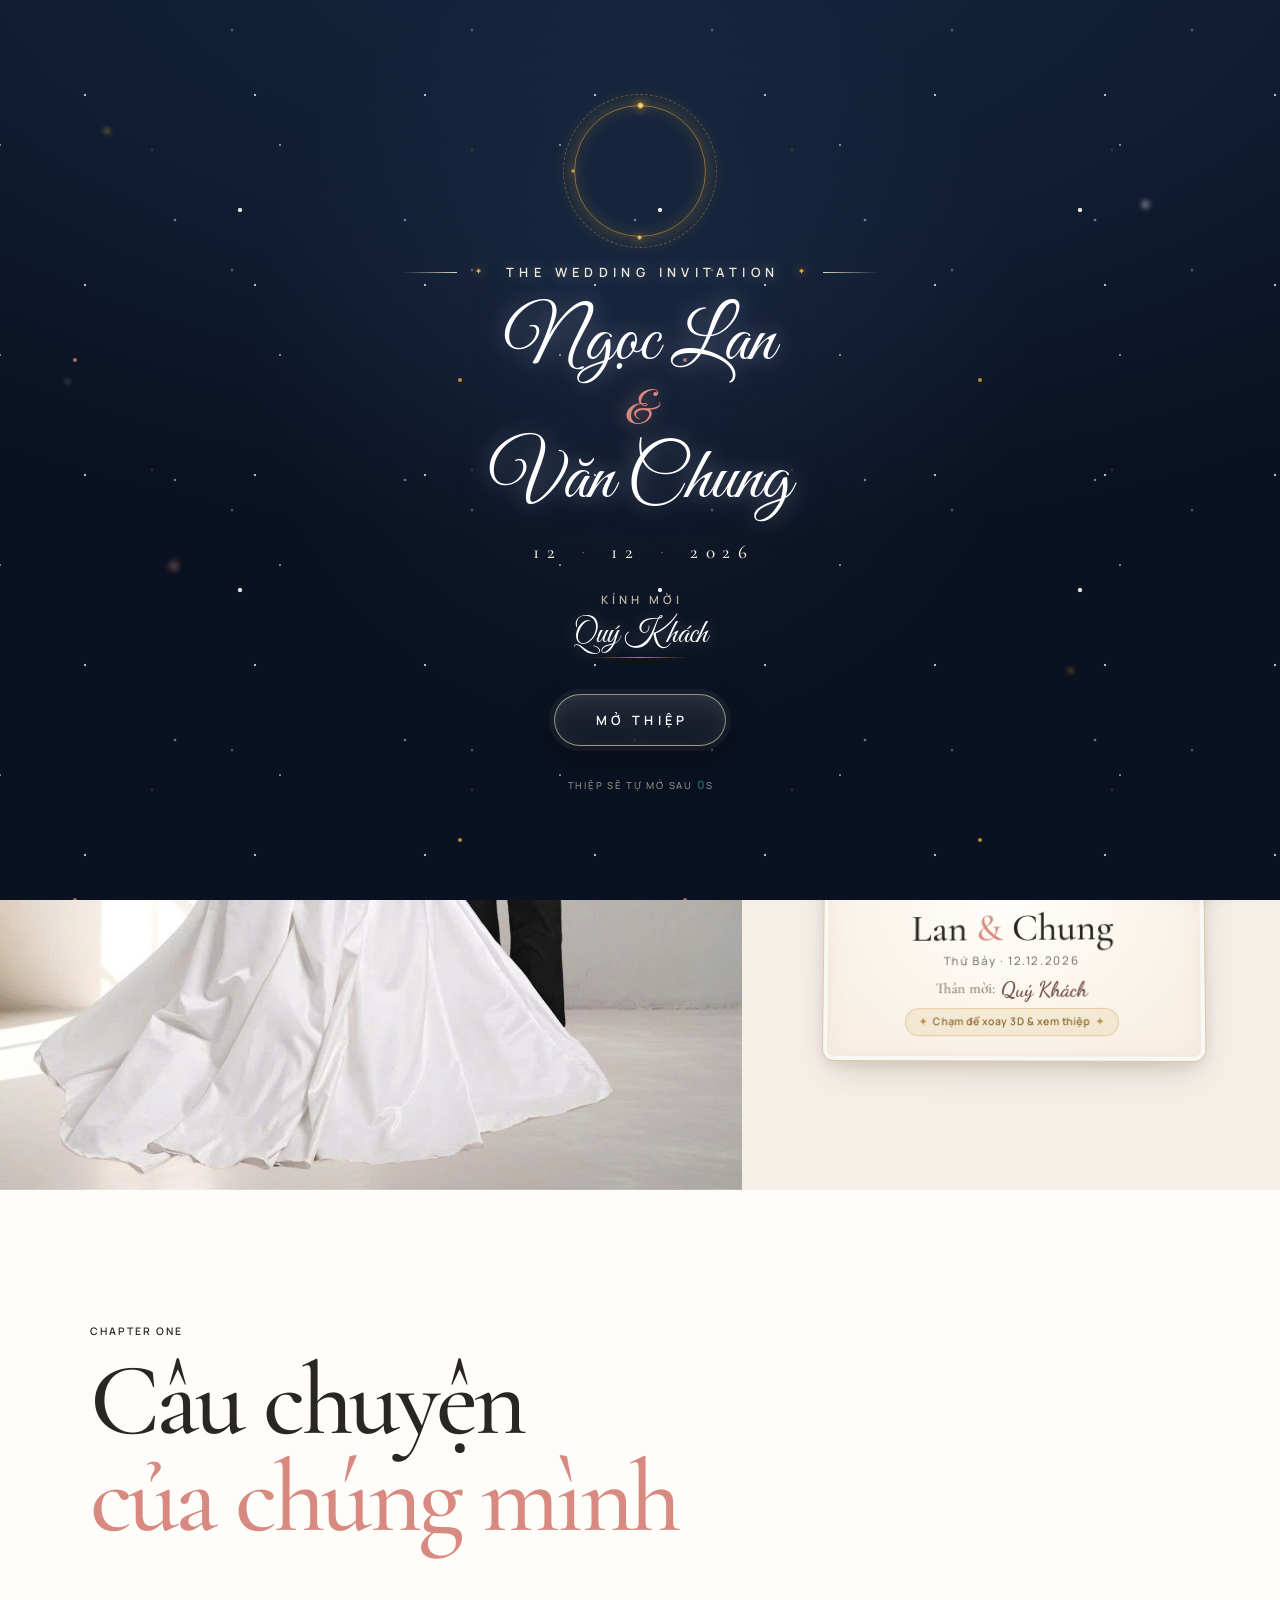
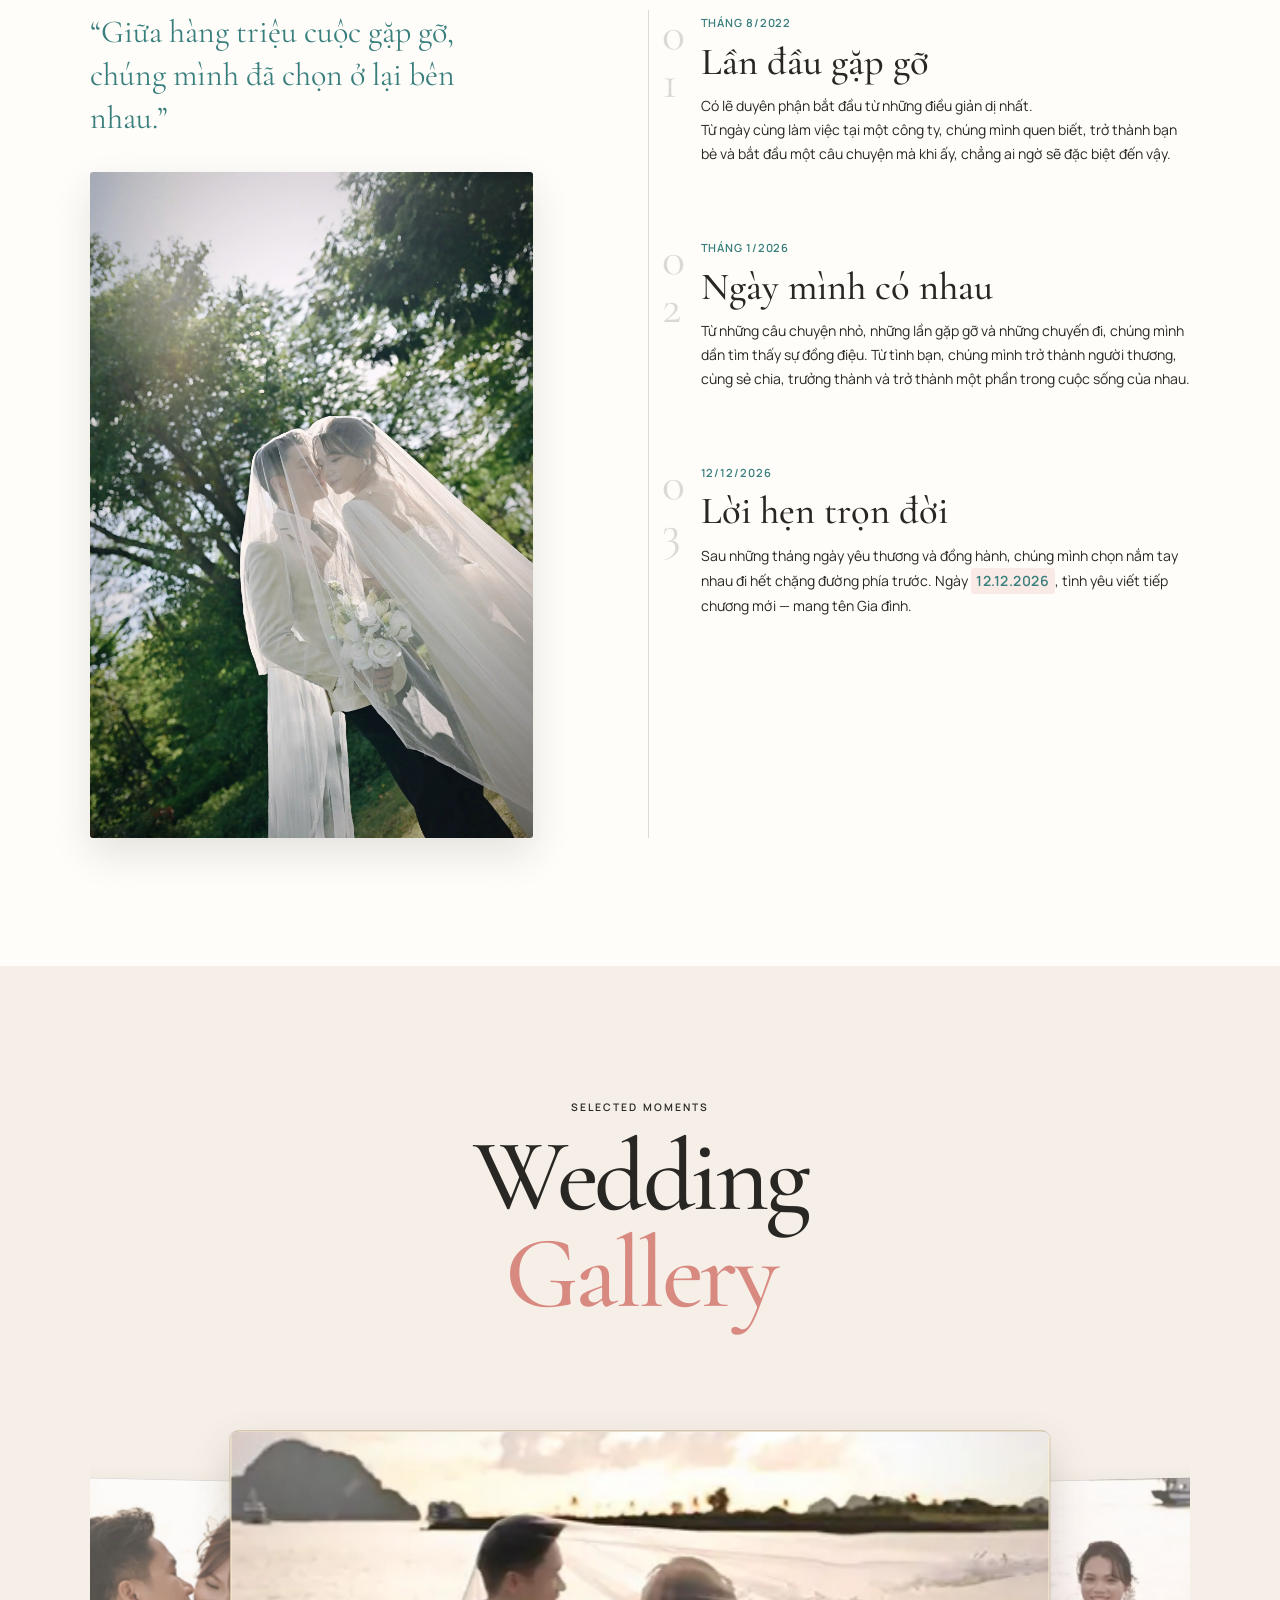
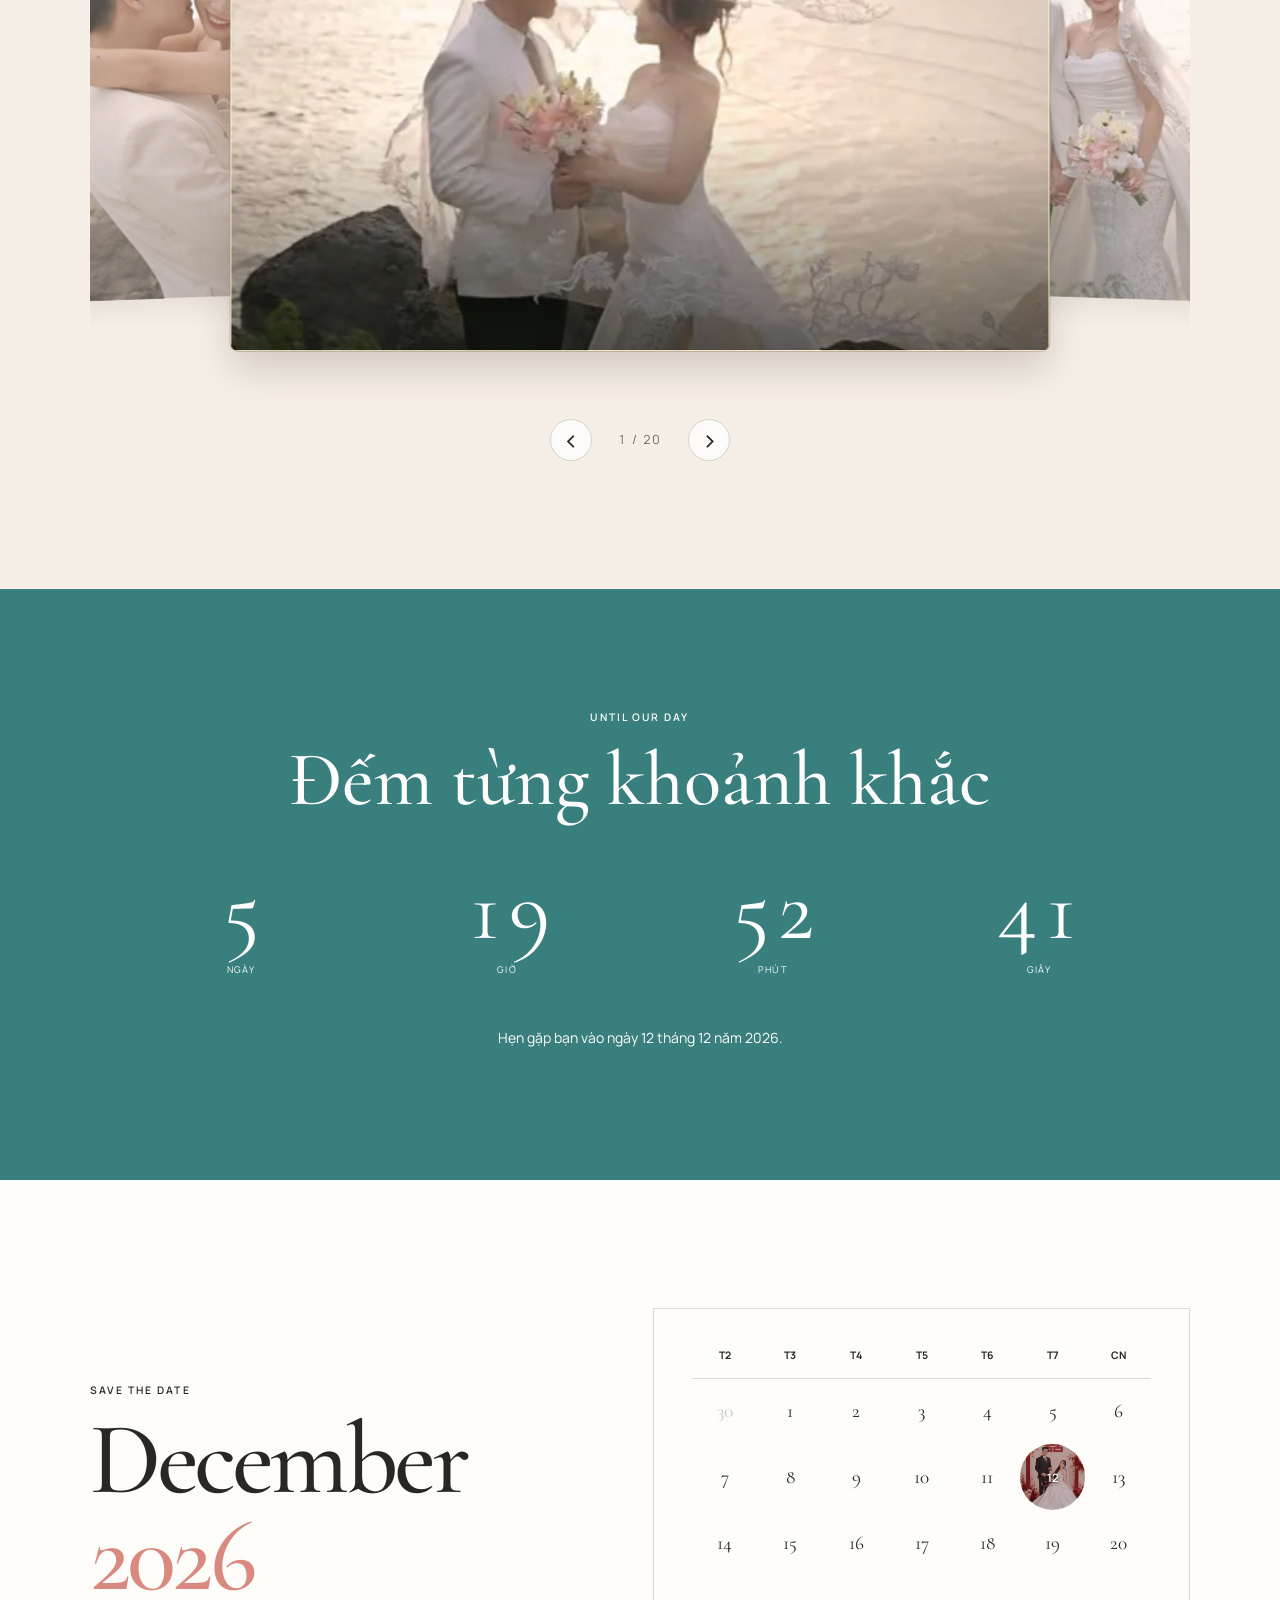
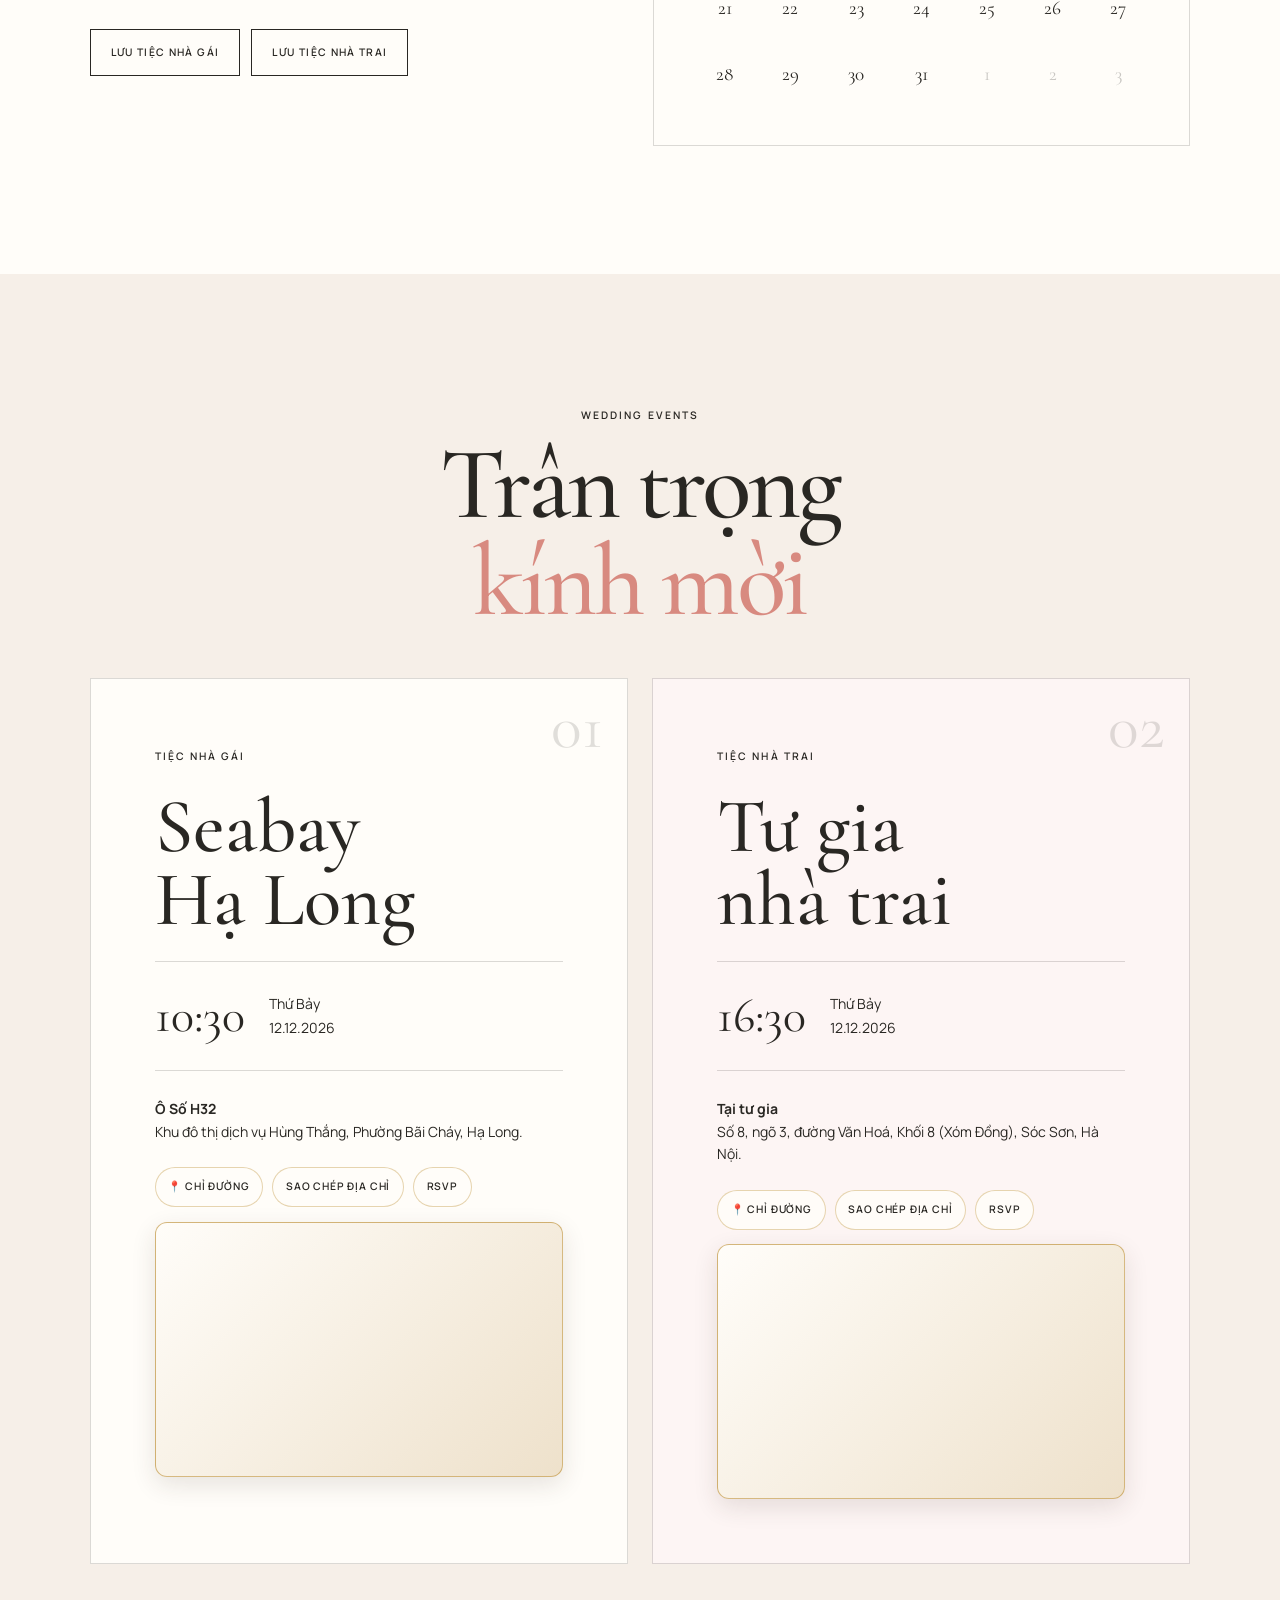
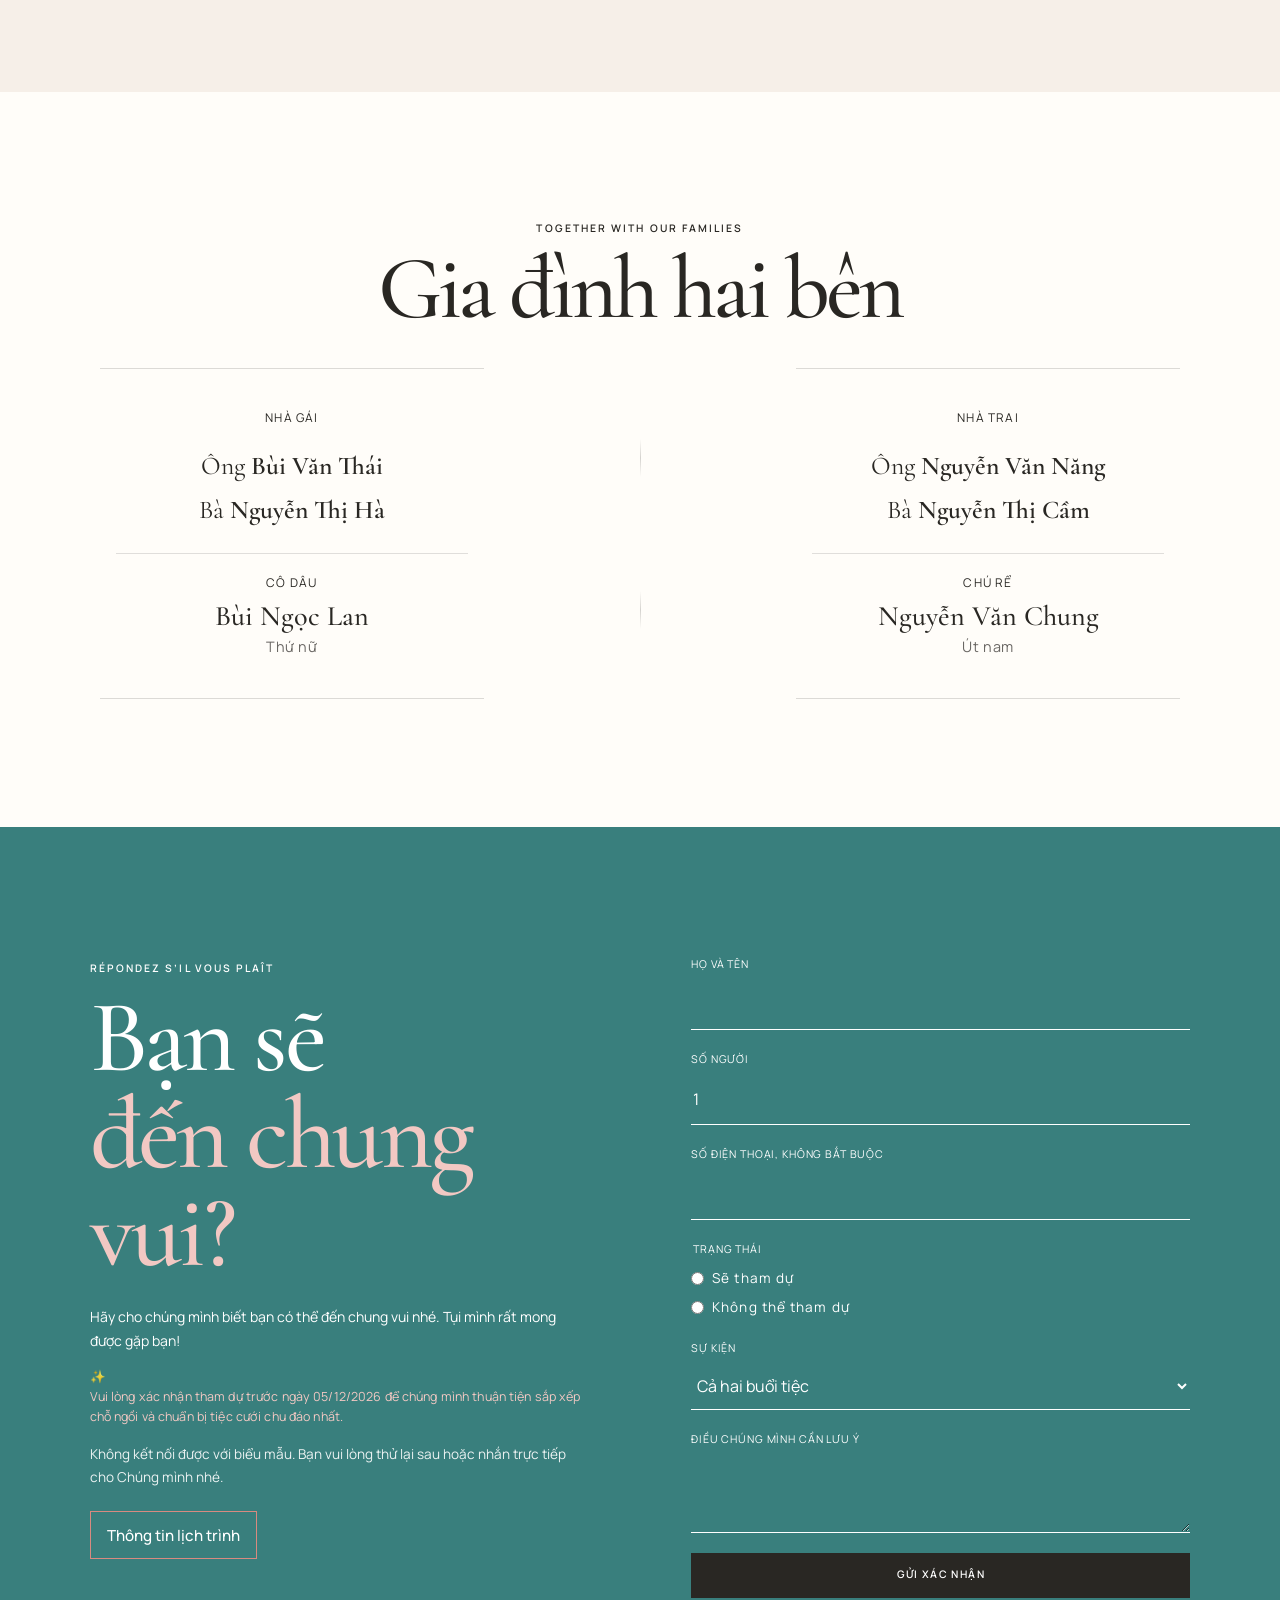
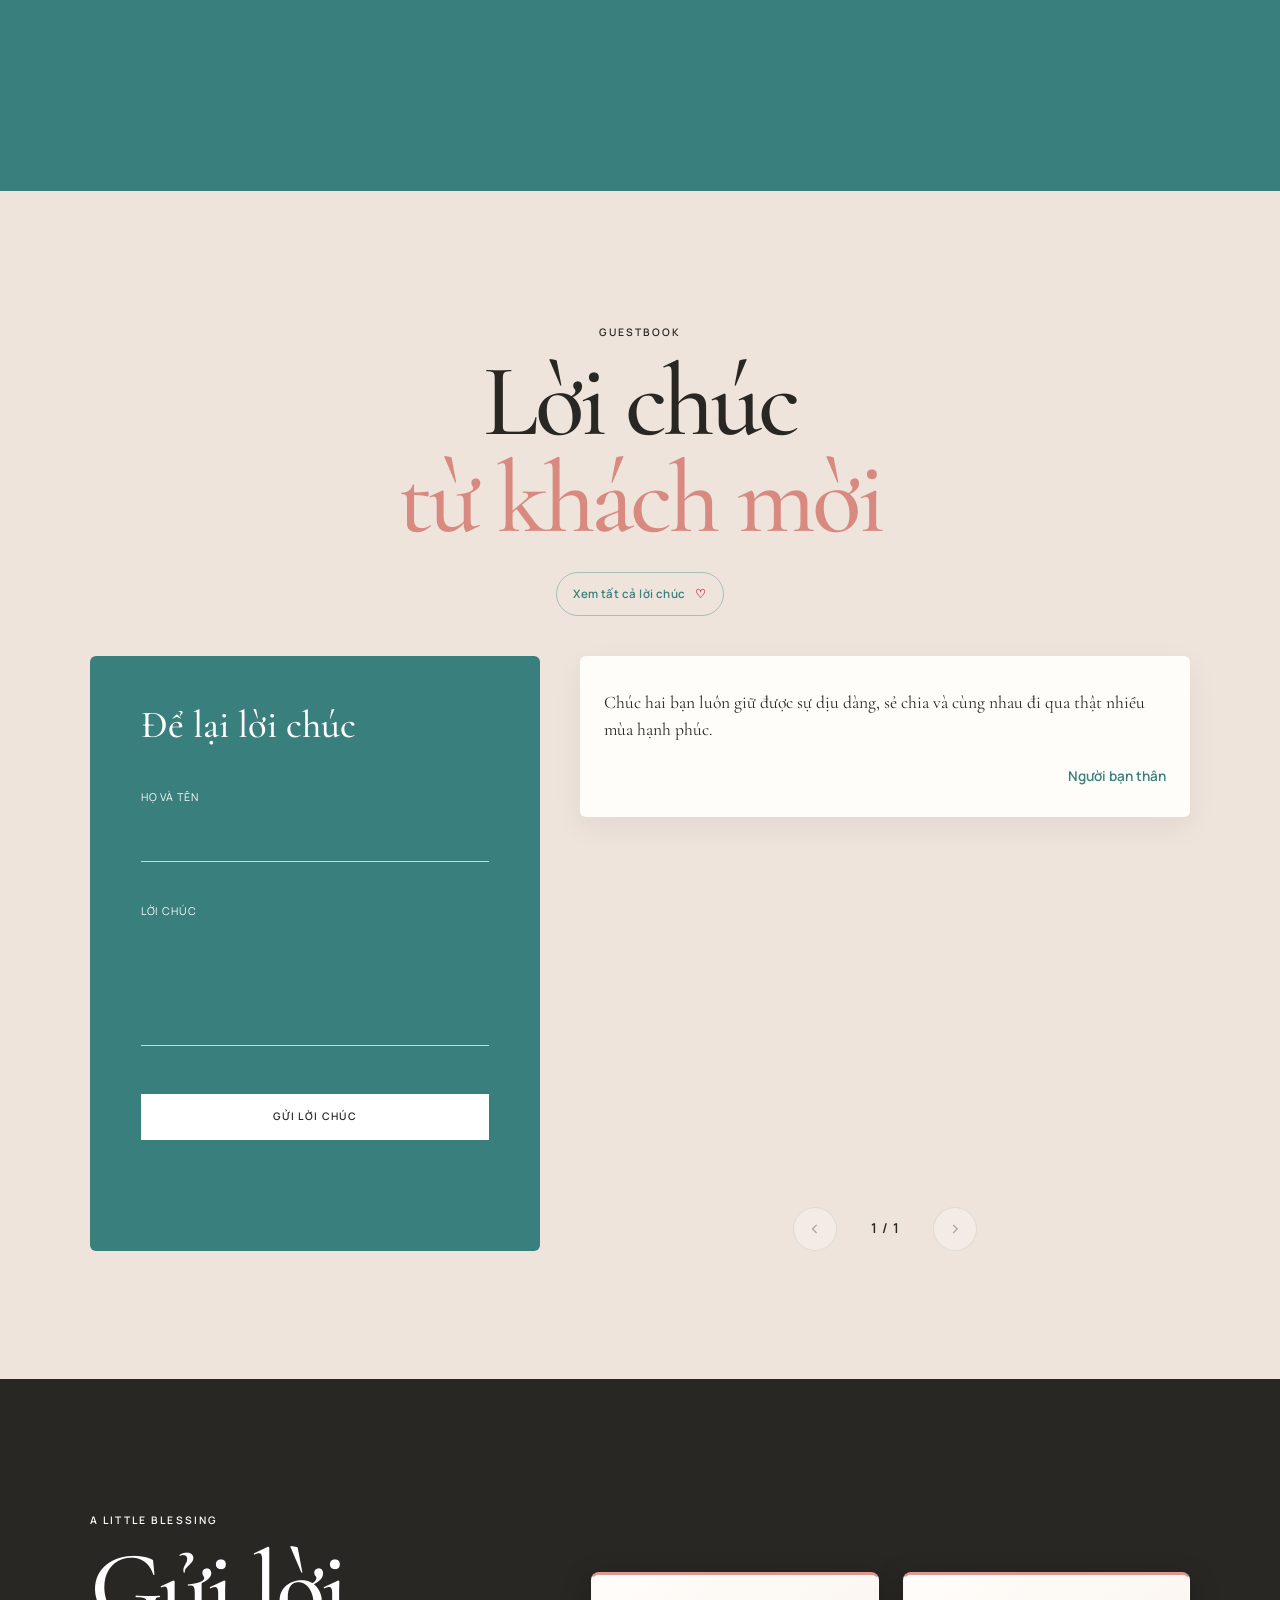
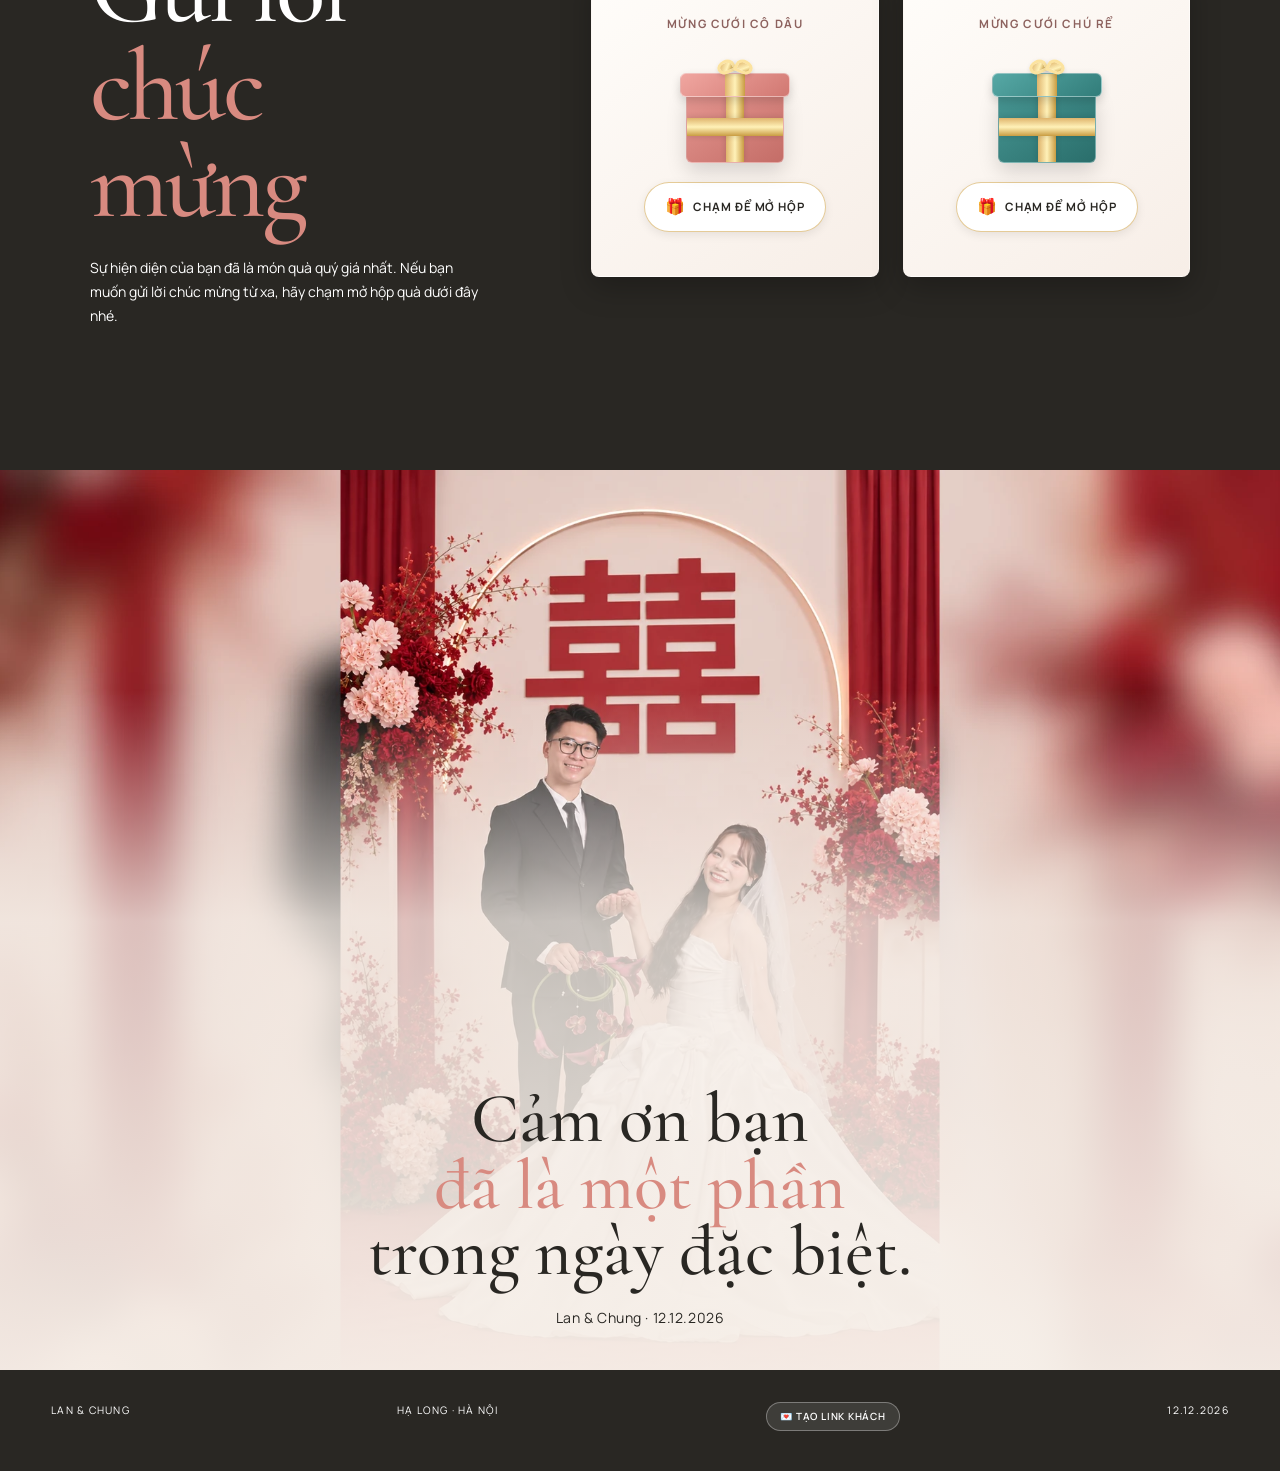
==== index.html @ 259a8d54 "commit" ====
<!DOCTYPE html>
<html lang="vi">
<head>
  <meta charset="utf-8"/>
  <meta content="width=device-width, initial-scale=1, viewport-fit=cover" name="viewport"/>
  <meta content="telephone=no, date=no, address=no, email=no" name="format-detection"/>
  <meta content="#f6efe8" name="theme-color"/>
  <meta content="Thiệp cưới Lan và Chung, ngày 12 tháng 12 năm 2026" name="description"/>
  <title>Lan & Chung | 12.12.2026</title>
  <link href="https://liu-chiu.github.io/LanChung-wedding/" rel="canonical"/>
  <meta content="website" property="og:type"/>
  <meta content="vi_VN" property="og:locale"/>
  <meta content="Lan &amp; Chung" property="og:site_name"/>
  <meta content="Lan &amp; Chung | 12.12.2026" property="og:title"/>
  <meta content="Lan và Chung trân trọng mời bạn cùng hiện diện trong ngày khởi đầu hành trình mới — 12.12.2026." property="og:description"/>
  <meta content="https://liu-chiu.github.io/LanChung-wedding/" property="og:url"/>
  <meta content="https://liu-chiu.github.io/LanChung-wedding/assets/images/11-preview.jpg" property="og:image"/>
  <meta content="1200" property="og:image:width"/>
  <meta content="630" property="og:image:height"/>
  <meta content="Lan và Chung trong trang phục cưới" property="og:image:alt"/>
  <meta content="image/jpeg" property="og:image:type"/>
  <meta content="summary_large_image" name="twitter:card"/>
  <meta content="Lan &amp; Chung | 12.12.2026" name="twitter:title"/>
  <meta content="Lan và Chung trân trọng mời bạn cùng hiện diện trong ngày khởi đầu hành trình mới — 12.12.2026." name="twitter:description"/>
  <meta content="https://liu-chiu.github.io/LanChung-wedding/assets/images/11-preview.jpg" name="twitter:image"/>

  <link href="assets/images/logo_con_dau_liu_chiu-removebg-preview.webp" rel="icon" type="image/webp"/>
  <link rel="preload" href="iCielBrittanySignature-Regular.ttf" as="font" type="font/ttf" crossorigin=""/>
  <link href="https://fonts.googleapis.com" rel="preconnect"/>
  <link crossorigin="" href="https://fonts.gstatic.com" rel="preconnect"/>
  <link href="https://fonts.googleapis.com/css2?family=Cormorant+Garamond:wght@400;500;600&family=Great+Vibes&family=Manrope:wght@300;400;500;600&display=swap&subset=vietnamese" rel="stylesheet"/>
  <link href="style.css" rel="stylesheet"/>
  
  <script defer="" src="config.js"></script>
  <script defer="" src="analytics.js"></script>
  <script defer="" src="pinch-zoom.js"></script>
  <script defer="" src="helpers.js"></script>
  <script defer="" src="envelope.js"></script>
  <script defer="" src="card-viewer.js"></script>
  <script defer="" src="lightbox.js"></script>
  <script defer="" src="gallery.js"></script>
  <script defer="" src="ics.js"></script>
  <script defer="" src="backend.js"></script>
  <script defer="" src="visit-log.js"></script>
  <script defer="" src="rsvp.js"></script>
  <script defer="" src="utilities.js"></script>
  <script defer="" src="main.js"></script>
  <script defer="" src="wishes-slider.js"></script>
</head>

<body class="locked">
  <a class="skip" href="#main">Đi đến nội dung chính</a>

  <!-- Canvas hiệu ứng cánh hoa rơi lãng mạn -->
  <canvas class="petals-canvas" id="petalsCanvas"></canvas>
<!-- Trang bìa mở thiệp: Thiết kế mới — nền sao đêm, logo Liu Chiu phát sáng -->
  <div class="cover" id="cover">
    <!-- Canvas hiệu ứng mở thiệp nằm dưới nội dung để không che chữ -->
    <canvas class="burst-canvas" id="burstCanvas"></canvas>

    <!-- Hai lớp sao: nhỏ lấp lánh & sao to nhấp nháy -->
    <div class="stars" aria-hidden="true"></div>
    <div class="stars stars--big" aria-hidden="true"></div>

    <!-- Tuyết bụi sáng trôi chậm -->
    <div class="dust" aria-hidden="true"></div>

    <!-- Sao băng ngẫu nhiên -->
    <span class="shooting-star" aria-hidden="true"></span>
    <span class="shooting-star" aria-hidden="true"></span>
    <span class="shooting-star" aria-hidden="true"></span>

    <!-- Đốm sáng bokeh lớn mờ -->
    <span class="bokeh bokeh-1" aria-hidden="true"></span>
    <span class="bokeh bokeh-2" aria-hidden="true"></span>
    <span class="bokeh bokeh-3" aria-hidden="true"></span>
    <span class="bokeh bokeh-4" aria-hidden="true"></span>
    <span class="bokeh bokeh-5" aria-hidden="true"></span>

    <div class="cover-content">
      <!-- Logo Liu Chiu trong vòng tròn vàng phát sáng + bụi vàng bay quỹ đạo -->
      <div class="cover-logo-wrap" aria-hidden="true">
        <span class="orbit-dot"></span>
        <span class="orbit-dot"></span>
        <span class="orbit-dot"></span>
        <picture>
          <source media="(min-width: 768px)" srcset="assets/images/logo_liu_chiu_tablet.webp" />
          <img alt="Logo Liu Chiu" class="cover-logo" src="assets/images/logo_liu_chiu_mobile.webp" />
        </picture>
      </div>

      <span class="cover-eyebrow"><i>✦</i> The Wedding Invitation <i>✦</i></span>

      <h1 class="cover-names">
        Ngọc Lan
        <span class="amp">&amp;</span>
        Văn Chung
      </h1>

      <p class="cover-date">12 <i>·</i> 12 <i>·</i> 2026</p>

      <div class="guest-block">
        <span class="prefix">Kính mời</span>
        <span class="name" id="guestCoverName">Quý khách</span>
      </div>

      <button class="open-btn" id="openBtn" type="button" aria-label="Mở thiệp cưới Lan và Chung">
        <span>Mở thiệp</span>
      </button>

      <!-- Thông báo đếm ngược tự mở thiệp -->
      <p class="auto-open-note" id="autoOpenNote" aria-hidden="true">
        Thiệp sẽ tự mở sau <b id="autoOpenSeconds">5</b>s
      </p>
    </div>
  </div>

  <dialog aria-labelledby="cardViewerTitle" class="card-viewer" id="cardViewer">
    <div class="card-viewer-shell">
      <header class="card-viewer-header">
        <div>
          <span class="eyebrow">Lan & Chung · 12.12.2026</span>
          <h2 id="cardViewerTitle">Thiệp cưới 3D</h2>
        </div>
        <button aria-label="Đóng chế độ xem thiệp" class="card-viewer-close" id="closeCardViewer" type="button">×</button>
      </header>

      <div aria-label="Kéo để xoay thiệp, cuộn hoặc chụm hai ngón để thu phóng" class="card-viewer-stage" id="cardViewerStage">
        <div class="card-viewer-card" id="cardViewerCard">
          <article aria-label="Mặt trước thiệp cưới" class="card-viewer-face card-viewer-face--front" id="cardViewerFront">
            <span class="card-viewer-eyebrow">Wedding Invitation</span>
            <picture>
              <source media="(min-width: 1024px)" srcset="assets/images/logo_liu_chiu_desktop.webp"/>
              <source media="(min-width: 768px)" srcset="assets/images/logo_liu_chiu_tablet.webp"/>
              <img alt="Logo Liu Chiu" src="assets/images/logo_liu_chiu_mobile.webp"/>
            </picture>
            <h3>Lan <i>&amp;</i> Chung</h3>
            <p>Thứ Bảy · 12.12.2026</p>
            <div class="card-viewer-guest" id="guestViewerBadge">
              <span class="card-viewer-guest-prefix">Thân mời:</span>
              <strong class="card-viewer-guest-name" id="guestViewerName">Quý khách</strong>
            </div>
            <span aria-hidden="true" class="card-viewer-ornament">✦</span>
          </article>
          <article aria-hidden="true" aria-label="Mặt sau thiệp cưới - Lịch trình và địa chỉ tiệc" class="card-viewer-face card-viewer-face--back" id="cardViewerBack">
            <div class="card-viewer-back-content">
              <header class="card-viewer-back-header">
                <span class="card-viewer-back-eyebrow">Trân trọng kính mời</span>
                <h3 class="card-viewer-back-title">Lan <i>&amp;</i> Chung</h3>
                <p class="card-viewer-back-date">Thứ Bảy · 12.12.2026</p>
              </header>

              <div aria-hidden="true" class="back-route">
                <span>Hạ Long</span>
                <span class="back-route-mark">✦</span>
                <span>Sóc Sơn</span>
              </div>

              <div aria-label="Lịch trình và địa chỉ hai buổi tiệc" class="card-viewer-events">
                <article class="card-viewer-event">
                  <time datetime="2026-12-12T10:30">10:30</time>
                  <span class="card-viewer-event-label">Tiệc nhà gái</span>
                  <strong class="card-viewer-event-venue">Seabay Hạ Long</strong>
                  <address>Ô số H32, Khu đô thị dịch vụ Hùng Thắng, phường Bãi Cháy, Hạ Long.</address>
                </article>
                <article class="card-viewer-event">
                  <time datetime="2026-12-12T16:30">16:30</time>
                  <span class="card-viewer-event-label">Tiệc nhà trai</span>
                  <strong class="card-viewer-event-venue">Tư gia nhà trai</strong>
                  <address>Số 8, ngõ 3, đường Văn Hoá, Khối 8 (Xóm Đồng), Sóc Sơn, Hà Nội.</address>
                </article>
              </div>

              <p class="card-viewer-back-blessing">Rất mong được đón bạn trong ngày vui của chúng mình.</p>
            </div>
          </article>
        </div>
      </div>

      <div aria-label="Điều khiển thiệp 3D" class="card-viewer-controls" role="group">
        <button aria-label="Thu nhỏ thiệp" id="cardZoomOut" type="button">−</button>
        <output aria-live="off" id="cardZoomLevel">100%</output>
        <button aria-label="Phóng to thiệp" id="cardZoomIn" type="button">+</button>
        <span aria-hidden="true" class="card-viewer-control-divider"></span>
        <button id="cardFlip" type="button">Lật thiệp</button>
        <button id="cardResetView" type="button">Đặt lại</button>
      </div>
      <p class="card-viewer-hint">Kéo thiệp để xoay · Cuộn hoặc chụm hai ngón để thu phóng</p>
    </div>
  </dialog>

  <!-- Thanh điều hướng Header -->
  <header class="site-header">
    <a class="brand" href="#hero">
      <picture>
        <source media="(min-width: 1024px)" srcset="assets/images/logo_liu_chiu_desktop.webp"/>
        <source media="(min-width: 768px)" srcset="assets/images/logo_liu_chiu_tablet.webp"/>
        <img alt="Logo Liu Chiu" src="assets/images/logo_liu_chiu_mobile.webp"/>
      </picture>
    </a>
    <button aria-expanded="false" class="menu" id="menu" type="button">Menu</button>
    <nav id="nav">
      <a href="#story">Câu chuyện</a>
      <a href="#gallery">Album</a>
      <a href="#events">Lễ cưới</a>
      <a href="#rsvp">RSVP</a>
      <a href="#wishes">Lời chúc</a>
    </nav>
    <button class="share" id="share">Chia sẻ</button>
  </header>

  <!-- Nội dung chính -->
  <main id="main">
    <!-- 1. Section Hero (Bìa chính) -->
    <section class="hero" id="hero">
      <figure>
        <picture>
          <source media="(max-width: 768px)" srcset="assets/images/11.webp"/>
          <img alt="Cô dâu chú rể trong trang phục cưới chụp ảnh trong studio" fetchpriority="high" height="2048" src="assets/images/11.webp" width="1365"/>
        </picture>
      </figure>
      <div class="hero-copy reveal">
        <span class="eyebrow">The wedding edit · Volume 01</span>
        <h2>Lan <i>&</i><br/>Chung</h2>
        <div class="date">
          <span>Thứ Bảy</span>
          <b>12.12</b>
          <span>2026</span>
        </div>
        <p id="heroInvitationText"><strong>Bùi Ngọc Lan</strong> và <strong>Nguyễn Văn Chung</strong> trân trọng kính mời <span class="guest-highlight" id="guestHeroName">bạn<noscript></noscript></span>.<br>Hãy đến chung vui và lưu giữ những khoảnh khắc đáng nhớ cùng chúng mình nhé.</p>
        <button aria-controls="cardViewer" aria-haspopup="dialog" class="card-viewer-trigger" id="openCardViewer" type="button">
          <span aria-hidden="true">✧</span> Xem thiệp hai mặt · phóng to
        </button>

        <!-- Khung xem trước thiệp 3D trực tiếp trong Hero -->
        <div class="hero-card-widget" id="heroCardWidget" role="button" tabindex="0" aria-label="Chạm để mở thiệp cưới 3D hai mặt phóng to">
          <div class="hero-card-face">
            <span class="hero-card-badge-top">Wedding Invitation</span>
            <picture class="hero-card-logo">
              <source media="(min-width: 1024px)" srcset="assets/images/logo_liu_chiu_desktop.webp"/>
              <source media="(min-width: 768px)" srcset="assets/images/logo_liu_chiu_tablet.webp"/>
              <img alt="Logo Liu Chiu" src="assets/images/logo_liu_chiu_mobile.webp"/>
            </picture>
            <h3 class="hero-card-title">Lan <i>&amp;</i> Chung</h3>
            <p class="hero-card-date">Thứ Bảy · 12.12.2026</p>
            <div class="hero-card-guest">
              <span class="hero-card-guest-prefix">Thân mời:</span>
              <strong class="hero-card-guest-name" id="heroCardGuestName">Quý khách</strong>
            </div>
            <div class="hero-card-cta">
              <span class="hero-card-cta-icon">✦</span>
              <span>Chạm để xoay 3D &amp; xem thiệp</span>
              <span class="hero-card-cta-icon">✦</span>
            </div>
          </div>
        </div>
      </div>
    </section>

    <!-- 2. Section Story (Câu chuyện tình yêu) -->
    <section class="section" id="story">
      <div class="heading reveal">
        <span class="eyebrow">Chapter one</span>
        <h2>Câu chuyện <em>của chúng mình</em></h2>
      </div>
      <div class="story">
        <figure class="reveal">
          <p>“Giữa hàng triệu cuộc gặp gỡ, chúng mình đã chọn ở lại bên nhau.”</p>
          <div class="story-photo-frame">
            <img alt="Cô dâu và chú rể trong trang phục cưới" loading="lazy" decoding="async" src="assets/images/6.webp"/>
          </div>
        </figure>
        <div class="timeline">
          <article class="reveal">
            <b>01</b>
            <time>Tháng 8/2022</time>
            <h3>Lần đầu gặp gỡ</h3>
            <p>Có lẽ duyên phận bắt đầu từ những điều giản dị nhất.<br>
            Từ ngày cùng làm việc tại một công ty, chúng mình quen biết, trở thành bạn bè và bắt đầu một câu chuyện mà khi ấy, chẳng ai ngờ sẽ đặc biệt đến vậy.</p>
          </article>
          <article class="reveal">
            <b>02</b>
            <time>Tháng 1/2026</time>
            <h3>Ngày mình có nhau</h3>
            <p>Từ những câu chuyện nhỏ, những lần gặp gỡ và những chuyến đi, chúng mình dần tìm thấy sự đồng điệu. Từ tình bạn, chúng mình trở thành người thương, cùng sẻ chia, trưởng thành và trở thành một phần trong cuộc sống của nhau.</p>
          </article>
          <article class="reveal">
            <b>03</b>
            <time>12/12/2026</time>
            <h3>Lời hẹn trọn đời</h3>
            <p>Sau những tháng ngày yêu thương và đồng hành, chúng mình chọn nắm tay nhau đi hết chặng đường phía trước. Ngày <strong class="story-date">12.12.2026</strong>, tình yêu viết tiếp chương mới — mang tên Gia đình.</p>
          </article>
        </div>
      </div>
    </section>

    <!-- 3. Section Gallery (Album ảnh) -->
    <section class="section gallery" id="gallery">
      <div class="heading center reveal">
        <span class="eyebrow">Selected moments</span>
        <h2>Wedding <em>Gallery</em></h2>
      </div>
      <div aria-label="Album ảnh cưới" aria-roledescription="carousel" class="gallery-slider" id="gallerySlider" role="region">
        <div class="photos" id="galleryTrack" tabindex="0">
          <button class="photo" data-img="assets/images/gallery/1-lg.webp" aria-roledescription="slide">
            <img alt="Khoảnh khắc cưới Lan và Chung 1" loading="lazy" decoding="async" src="assets/images/gallery/1-sm.webp"/>
          </button>
<button class="photo" data-img="assets/images/gallery/2-lg.webp" aria-roledescription="slide">
            <img alt="Khoảnh khắc cưới Lan và Chung 2" loading="lazy" decoding="async" src="assets/images/gallery/2-sm.webp"/>
          </button>
<button class="photo" data-img="assets/images/gallery/3-lg.webp" aria-roledescription="slide">
            <img alt="Khoảnh khắc cưới Lan và Chung 3" loading="lazy" decoding="async" src="assets/images/gallery/3-sm.webp"/>
          </button>
<button class="photo" data-img="assets/images/gallery/4-lg.webp" aria-roledescription="slide">
            <img alt="Khoảnh khắc cưới Lan và Chung 4" loading="lazy" decoding="async" src="assets/images/gallery/4-sm.webp"/>
          </button>
<button class="photo" data-img="assets/images/gallery/5-lg.webp" aria-roledescription="slide">
            <img alt="Khoảnh khắc cưới Lan và Chung 5" loading="lazy" decoding="async" src="assets/images/gallery/5-sm.webp"/>
          </button>
<button class="photo" data-img="assets/images/gallery/6-lg.webp" aria-roledescription="slide">
            <img alt="Khoảnh khắc cưới Lan và Chung 6" loading="lazy" decoding="async" src="assets/images/gallery/6-sm.webp"/>
          </button>
<button class="photo" data-img="assets/images/gallery/7-lg.webp" aria-roledescription="slide">
            <img alt="Khoảnh khắc cưới Lan và Chung 7" loading="lazy" decoding="async" src="assets/images/gallery/7-sm.webp"/>
          </button>
<button class="photo" data-img="assets/images/gallery/8-lg.webp" aria-roledescription="slide">
            <img alt="Khoảnh khắc cưới Lan và Chung 8" loading="lazy" decoding="async" src="assets/images/gallery/8-sm.webp"/>
          </button>
<button class="photo" data-img="assets/images/gallery/9-lg.webp" aria-roledescription="slide">
            <img alt="Khoảnh khắc cưới Lan và Chung 9" loading="lazy" decoding="async" src="assets/images/gallery/9-sm.webp"/>
          </button>
<button class="photo" data-img="assets/images/gallery/10-lg.webp" aria-roledescription="slide">
            <img alt="Khoảnh khắc cưới Lan và Chung 10" loading="lazy" decoding="async" src="assets/images/gallery/10-sm.webp"/>
          </button>
<button class="photo" data-img="assets/images/gallery/11-lg.webp" aria-roledescription="slide">
            <img alt="Khoảnh khắc cưới Lan và Chung 11" loading="lazy" decoding="async" src="assets/images/gallery/11-sm.webp"/>
          </button>
<button class="photo" data-img="assets/images/gallery/12-lg.webp" aria-roledescription="slide">
            <img alt="Khoảnh khắc cưới Lan và Chung 12" loading="lazy" decoding="async" src="assets/images/gallery/12-sm.webp"/>
          </button>
<button class="photo" data-img="assets/images/gallery/13-lg.webp" aria-roledescription="slide">
            <img alt="Khoảnh khắc cưới Lan và Chung 13" loading="lazy" decoding="async" src="assets/images/gallery/13-sm.webp"/>
          </button>
<button class="photo" data-img="assets/images/gallery/14-lg.webp" aria-roledescription="slide">
            <img alt="Khoảnh khắc cưới Lan và Chung 14" loading="lazy" decoding="async" src="assets/images/gallery/14-sm.webp"/>
          </button>
<button class="photo" data-img="assets/images/gallery/15-lg.webp" aria-roledescription="slide">
            <img alt="Cô dâu và chú rể" loading="lazy" decoding="async" src="assets/images/gallery/15-sm.webp"/>
          </button>
<button class="photo" data-img="assets/images/gallery/16-lg.webp" aria-roledescription="slide">
            <img alt="Cô dâu và chú rể" loading="lazy" decoding="async" src="assets/images/gallery/16-sm.webp"/>
          </button>
<button class="photo" data-img="assets/images/gallery/17-lg.webp" aria-roledescription="slide">
            <img alt="Khoảnh khắc cưới Lan và Chung 30" loading="lazy" decoding="async" src="assets/images/gallery/17-sm.webp"/>
          </button>
<button class="photo" data-img="assets/images/gallery/18-lg.webp" aria-roledescription="slide">
            <img alt="Khoảnh khắc cưới Lan và Chung 18" loading="lazy" decoding="async" src="assets/images/gallery/18-sm.webp"/>
          </button>
          <button class="photo" data-img="assets/images/gallery/19-lg.webp" aria-roledescription="slide">
            <img alt="Cô dâu trong chiếc váy cưới đuôi dài" loading="lazy" decoding="async" src="assets/images/gallery/19-sm.webp"/>
          </button>
          <button class="photo" data-img="assets/images/gallery/20-lg.webp" aria-roledescription="slide">
            <img alt="Khoảnh khắc cưới Lan và Chung 20" loading="lazy" decoding="async" src="assets/images/gallery/20-sm.webp"/>
          </button>
        </div>
        <div class="gallery-controls">
          <button aria-label="Ảnh trước trong album" class="gallery-arrow" id="galleryPrev" type="button">‹</button>
          <span aria-live="polite" class="gallery-counter" id="galleryCounter">1 / 20</span>
          <button aria-label="Ảnh tiếp theo trong album" class="gallery-arrow" id="galleryNext" type="button">›</button>
        </div>
      </div>
    </section>

    <!-- 4. Section Countdown (Đếm ngược) -->
    <section class="count reveal">
      <span class="eyebrow">Until our day</span>
      <h2>Đếm từng khoảnh khắc</h2>
      <div class="count-grid">
        <div><b id="days">0</b><span>Ngày</span></div>
        <div><b id="hours">00</b><span>Giờ</span></div>
        <div><b id="mins">00</b><span>Phút</span></div>
        <div><b id="secs">00</b><span>Giây</span></div>
      </div>
      <p id="countMsg">Hẹn gặp bạn vào ngày 12 tháng 12 năm 2026.</p>
    </section>

    <!-- 5. Section Calendar (Lịch tháng) -->
    <section class="section calendar-section">
      <div class="heading reveal">
        <span class="eyebrow">Save the date</span>
        <h2>December <em>2026</em></h2>
        <div class="actions">
          <button class="btn outline" data-ics="bride">Lưu tiệc nhà gái</button>
          <button class="btn outline" data-ics="groom">Lưu tiệc nhà trai</button>
        </div>
      </div>
      <div class="calendar reveal">
        <div class="week"><b>T2</b><b>T3</b><b>T4</b><b>T5</b><b>T6</b><b>T7</b><b>CN</b></div>
        <div class="days" id="cal"></div>
      </div>
    </section>

    <!-- 6. Section Events (Thông tin tiệc cưới) -->
    <section class="section events" id="events">
      <div class="heading center reveal">
        <span class="eyebrow">Wedding events</span>
        <h2>Trân trọng <em>kính mời</em></h2>
      </div>
      <div class="event-grid">
        <article class="event reveal" id="eventBride">
          <span>01</span>
          <div class="eyebrow">Tiệc nhà gái</div>
          <h3>Seabay<br>Hạ Long</h3>
          <div class="event-date">
            <b>10:30</b>
            <p>Thứ Bảy<br/>12.12.2026</p>
          </div>
          <address>
            <strong>Ô Số H32</strong><br/>
            Khu đô thị dịch vụ Hùng Thắng, Phường Bãi Cháy, Hạ Long.
          </address>
          <div class="event-location">
            <div class="links">
              <a class="route-link" data-destination="X232+7MW, Bãi Cháy, Quảng Ninh" href="https://www.google.com/maps/dir/?api=1&destination=X232%2B7MW%2C+B%C3%A3i+Ch%C3%A1y%2C+Qu%E1%BA%A3ng+Ninh" rel="noopener noreferrer" target="_blank">📍 Chỉ đường</a>
              <button data-copy="Ô Số H32, Khu đô thị dịch vụ Hùng Thắng, Phường Bãi Cháy, Hạ Long">Sao chép địa chỉ</button>
              <button data-select="Tiệc nhà gái">RSVP</button>
            </div>
            <div class="event-map">
              <iframe
                title="Bản đồ tiệc nhà gái tại SeaBay Hạ Long"
                src="https://maps.google.com/maps?q=X232%2B7MW%2C%20B%C3%A3i%20Ch%C3%A1y%2C%20Qu%E1%BA%A3ng%20Ninh&output=embed"
                loading="lazy"
                referrerpolicy="no-referrer-when-downgrade"
                allowfullscreen>
              </iframe>
            </div>
          </div>
        </article>
        <article class="event rose reveal" id="eventGroom">
          <span>02</span>
          <div class="eyebrow">Tiệc nhà trai</div>
          <h3>Tư gia<br/>nhà trai</h3>
          <div class="event-date">
            <b>16:30</b>
            <p>Thứ Bảy<br/>12.12.2026</p>
          </div>
          <address>
            <strong>Tại tư gia</strong><br/>
            Số 8, ngõ 3, đường Văn Hoá, Khối 8 (Xóm Đồng), Sóc Sơn, Hà Nội.
          </address>
          <div class="event-location">
            <div class="links">
              <a class="route-link" data-destination="21.195472,105.849139" href="https://www.google.com/maps/dir/?api=1&destination=21.195472%2C105.849139" rel="noopener noreferrer" target="_blank">📍 Chỉ đường</a>
              <button data-copy="Số 8, ngõ 3, đường Văn Hoá, Khối 8 (Xóm Đồng), Sóc Sơn, Hà Nội">Sao chép địa chỉ</button>
              <button data-select="Tiệc nhà trai">RSVP</button>
            </div>
            <div class="event-map">
              <iframe
                title="Bản đồ tiệc nhà trai tại Sóc Sơn, Hà Nội"
                src="https://maps.google.com/maps?q=21.195472%2C105.849139&output=embed"
                loading="lazy"
                referrerpolicy="no-referrer-when-downgrade"
                allowfullscreen>
              </iframe>
            </div>
          </div>
        </article>
      </div>
    </section>

    <!-- 7. Section Family (Thông tin hai nhà) -->
    <section class="section family reveal">
      <span class="eyebrow">Together with our families</span>
      <h2>Gia đình hai bên</h2>
      <div class="family-groups">
        <article class="family-card">
          <small>Nhà gái</small>
          <p>
            <span>Ông <b>Bùi Văn Thái</b></span>
            <span>Bà <b>Nguyễn Thị Hà</b></span>
          </p>
          <div class="family-person">
            <small>Cô Dâu</small>
            <strong>Bùi Ngọc Lan</strong>
            <span>Thứ nữ</span>
          </div>
        </article>
        <picture class="family-emblem">
          <source media="(min-width: 1024px)" srcset="assets/images/logo_liu_chiu_desktop.webp"/>
          <source media="(min-width: 768px)" srcset="assets/images/logo_liu_chiu_tablet.webp"/>
          <img alt="Logo Liu Chiu" loading="lazy" src="assets/images/logo_liu_chiu_mobile.webp"/>
        </picture>
        <article class="family-card">
          <small>Nhà trai</small>
          <p>
            <span>Ông <b>Nguyễn Văn Năng</b></span>
            <span>Bà <b>Nguyễn Thị Cầm</b></span>
          </p>
          <div class="family-person">
            <small>Chú Rể</small>
            <strong>Nguyễn Văn Chung</strong>
            <span>Út nam</span>
          </div>
        </article>
      </div>
    </section>

    <!-- 8. Section RSVP (Xác nhận tham dự) -->
    <section class="section rsvp" id="rsvp">
      <div class="heading reveal">
        <span class="eyebrow">Répondez s’il vous plaît</span>
        <h2>Bạn sẽ <em>đến chung vui?</em></h2>
        <p>Hãy cho chúng mình biết bạn có thể đến chung vui nhé. Tụi mình rất mong được gặp bạn!</p>
        <p class="rsvp-deadline">✨ <em>Vui lòng xác nhận tham dự trước ngày 05/12/2026 để chúng mình thuận tiện sắp xếp chỗ ngồi và chuẩn bị tiệc cưới chu đáo nhất.</em></p>
        <p id="backendState" role="status">Tụi mình đang chuẩn bị biểu mẫu một chút nhé…</p>
        <button aria-haspopup="dialog" class="rsvp-travel-trigger" id="rsvpTravelInfoButton" type="button">Thông tin lịch trình</button>
      </div>
      <form id="rsvpForm">
        <label class="form-website-trap" aria-hidden="true">Website
          <input autocomplete="off" name="website" tabindex="-1"/>
        </label>
        <label>Họ và tên
          <input maxlength="80" name="name" required=""/>
        </label>
        <label>Số người
          <input max="20" min="1" name="guests" required="" type="number" value="1"/>
        </label>
        <label>Số điện thoại, không bắt buộc
          <input autocomplete="tel" maxlength="30" name="phone" type="tel"/>
        </label>
        <fieldset>
          <legend>Trạng thái</legend>
          <label><input name="attendance" required="" type="radio" value="Sẽ tham dự"/> Sẽ tham dự</label>
          <label><input name="attendance" type="radio" value="Không thể tham dự"/> Không thể tham dự</label>
        </fieldset>
        <label>Sự kiện
          <select name="event" required="">
            <option value="" disabled>Chọn buổi tiệc</option>
            <option>Tiệc nhà gái</option>
            <option>Tiệc nhà trai</option>
            <option selected>Cả hai buổi tiệc</option>
          </select>
        </label>
        <label id="rsvpTransportationField" hidden="">Phương tiện di chuyển
          <select name="transportation">
            <option value="Tự di chuyển">Tự di chuyển</option>
            <option value="Đi cùng xe đoàn về nhà gái">Đi cùng xe đoàn về nhà Gái</option>
            <option value="Đi cùng xe đoàn về nhà trai">Đi cùng xe đoàn về nhà trai</option>
          </select>
        </label>
        <label>Điều chúng mình cần lưu ý
          <textarea maxlength="500" name="message" rows="2"></textarea>
        </label>
        <button class="btn dark">Gửi xác nhận</button>
        <p id="rsvpStatus" role="status"></p>
      </form>
    </section>

    <dialog aria-labelledby="rsvpConfirmationTitle" class="rsvp-confirmation-dialog" id="rsvpConfirmationDialog">
      <div class="rsvp-confirmation-header">
        <span class="eyebrow">Lan & Chung · 12.12.2026</span>
        <button aria-label="Đóng thông tin xác nhận" class="rsvp-confirmation-close" type="button">×</button>
      </div>
      <h2 id="rsvpConfirmationTitle"></h2>
      <div class="rsvp-confirmation-content" id="rsvpConfirmationContent"></div>
    </dialog>

    <!-- 9. Section Wishes (Tường lời chúc) -->
    <section class="section wishes" id="wishes">
      <div class="heading center reveal">
        <span class="eyebrow">Guestbook</span>
        <h2>Lời chúc <em>từ khách mời</em></h2>
        <button class="wish-view-link" id="wishViewAll" type="button">Xem tất cả lời chúc <span aria-hidden="true">♡</span></button>
      </div>
      <div class="wish-layout">
        <!-- Form để lại lời chúc -->
        <form id="wishForm">
          <label class="form-website-trap" aria-hidden="true">Website
            <input autocomplete="off" name="website" tabindex="-1"/>
          </label>
          <h3>Để lại lời chúc</h3>
          <label>Họ và tên
            <input autocomplete="name" maxlength="80" name="guestName" required=""/>
          </label>
          <label>Lời chúc
            <textarea maxlength="500" name="wish" required="" rows="2"></textarea>
          </label>
          <button class="btn dark" type="submit">Gửi lời chúc</button>
          <p aria-live="polite" id="wishStatus" role="status"></p>
        </form>

        <!-- Khung chứa slider lời chúc và thanh điều hướng nút bấm -->
        <div class="wish-slider-wrapper">
          <div aria-label="Danh sách lời chúc từ khách mời" aria-live="off" id="wishList" class="wish-slider">
            <article class="wish">
              <small>Mẫu</small>
              <blockquote>Chúc hai bạn luôn giữ được sự dịu dàng, sẻ chia và cùng nhau đi qua thật nhiều mùa hạnh phúc.</blockquote>
              <p>Người bạn thân</p>
            </article>
          </div>

          <!-- Thanh điều khiển Slider (Nút qua/lại & số thứ tự) -->
          <div class="wish-slider-controls" id="wishSliderControls">
            <button id="prevWish" aria-label="Lời chúc trước" type="button">‹</button>
            <span id="wishCounter" class="wish-slider-counter">1 / 1</span>
            <button id="nextWish" aria-label="Lời chúc tiếp theo" type="button">›</button>
          </div>
        </div>
      </div>
    </section>

    <dialog aria-labelledby="wishBookTitle" class="wish-book-dialog" id="wishBookDialog">
      <div class="wish-book-header">
        <div>
          <span class="eyebrow">Guestbook</span>
          <h2 id="wishBookTitle">Lời chúc từ mọi người</h2>
        </div>
        <button aria-label="Đóng danh sách lời chúc" class="wish-book-close" id="wishBookClose" type="button">×</button>
      </div>
      <div aria-live="polite" class="wish-book-entries" id="wishBookEntries"></div>
    </dialog>

    <!-- 10. Section Gift (Mừng cưới / Hộp quà may mắn) -->
    <section class="section gift" id="gift">
      <div class="heading reveal">
        <span class="eyebrow">A little blessing</span>
        <h2>Gửi lời <em>chúc mừng</em></h2>
        <p>Sự hiện diện của bạn đã là món quà quý giá nhất. Nếu bạn muốn gửi lời chúc mừng từ xa, hãy chạm mở hộp quà dưới đây nhé.</p>
      </div>
      <div class="gift-tabs" role="tablist" aria-label="Chọn hộp quà mừng cưới">
        <button class="gift-tab is-active" id="giftBrideTab" type="button" role="tab" aria-selected="true" aria-controls="giftBrideCard" tabindex="0">Mừng cưới cô dâu</button>
        <button class="gift-tab" id="giftGroomTab" type="button" role="tab" aria-selected="false" aria-controls="giftGroomCard" tabindex="-1">Mừng cưới chú rể</button>
      </div>
      <div class="gift-grid">
        <!-- Hộp quà mừng cưới cô dâu -->
        <article class="gift-box-card reveal" id="giftBrideCard" role="tabpanel" aria-labelledby="giftBrideLabel" tabindex="0">
          <small id="giftBrideLabel">Mừng cưới cô dâu</small>
          
          <!-- Hộp quà lắc lư (Hiển thị ban đầu) -->
          <div class="gift-box-wrapper" id="giftBoxBride">
            <button class="gift-box-btn" type="button" aria-expanded="false" aria-controls="giftContentBride" aria-label="Mở hộp quà mừng cưới cô dâu Bùi Ngọc Lan">
              <div class="gift-box-graphic gift-box-rose">
                <div class="gift-lid">
                  <div class="gift-bow"></div>
                </div>
                <div class="gift-body">
                  <div class="gift-ribbon-v"></div>
                  <div class="gift-ribbon-h"></div>
                </div>
              </div>
              <span class="gift-box-cta">
                <span class="gift-box-cta-icon">🎁</span>
                <span>Chạm để mở hộp</span>
              </span>
            </button>
          </div>

          <!-- Nội dung mã QR (Xuất hiện khi mở hộp quà) -->
          <div class="gift-content" id="giftContentBride" hidden>
            <div class="qr-frame">
              <img alt="Mã QR chuyển khoản VPBank cho cô dâu" class="qr" height="240" loading="lazy" src="assets/images/QR-co-dau.webp" width="240"/>
            </div>
            <p class="bank-info"><span>Bùi Ngọc Lan</span><span>Techcombank</span><strong>19037213961014</strong></p>
            <button class="btn outline copy-account" data-copy="Techcombank - 19037213961014 - BUI NGOC LAN" data-copy-message="Đã sao chép thông tin tài khoản cô dâu" type="button">Sao chép thông tin</button>
            <button class="gift-close-btn" type="button" data-close-target="giftBrideCard">Thu gọn hộp quà ✕</button>
          </div>
        </article>

        <!-- Hộp quà mừng cưới chú rể -->
        <article class="gift-box-card reveal" id="giftGroomCard" role="tabpanel" aria-labelledby="giftGroomLabel" tabindex="0">
          <small id="giftGroomLabel">Mừng cưới chú rể</small>
          
          <!-- Hộp quà lắc lư (Hiển thị ban đầu) -->
          <div class="gift-box-wrapper" id="giftBoxGroom">
            <button class="gift-box-btn" type="button" aria-expanded="false" aria-controls="giftContentGroom" aria-label="Mở hộp quà mừng cưới chú rể Nguyễn Văn Chung">
              <div class="gift-box-graphic gift-box-teal">
                <div class="gift-lid">
                  <div class="gift-bow"></div>
                </div>
                <div class="gift-body">
                  <div class="gift-ribbon-v"></div>
                  <div class="gift-ribbon-h"></div>
                </div>
              </div>
              <span class="gift-box-cta">
                <span class="gift-box-cta-icon">🎁</span>
                <span>Chạm để mở hộp</span>
              </span>
            </button>
          </div>

          <!-- Nội dung mã QR (Xuất hiện khi mở hộp quà) -->
          <div class="gift-content" id="giftContentGroom" hidden>
            <div class="qr-frame">
              <img alt="Mã QR chuyển khoản Techcombank cho chú rể" class="qr" height="240" loading="lazy" src="assets/images/QR-chu-re.webp" width="240"/>
            </div>
            <p class="bank-info"><span>Nguyễn Văn Chung</span><span>Techcombank</span><strong>19031119300014</strong></p>
            <button class="btn outline copy-account" data-copy="Techcombank - 19031119300014 - NGUYEN VAN CHUNG" data-copy-message="Đã sao chép thông tin tài khoản chú rể" type="button">Sao chép thông tin</button>
            <button class="gift-close-btn" type="button" data-close-target="giftGroomCard">Thu gọn hộp quà ✕</button>
          </div>
        </article>
      </div>
    </section>

    <!-- 11. Section Closing (Lời cảm ơn) -->
    <section class="closing reveal">
      <div class="closing-content">
        <!-- <h2>Hạnh phúc<em>sẽ trọn vẹn hơn</em>khi có bạn cùng chứng kiến</h2> -->
        <h2>Cảm ơn bạn <em>đã là một phần</em> trong ngày đặc biệt.</h2>
        <p>Lan & Chung · 12.12.2026</p>
      </div>
    </section>
  </main>

  <!-- Footer -->
  <footer>
    <span>LAN & CHUNG</span>
    <span>Hạ Long · Hà Nội</span>
    <button class="admin-link-btn" id="openLinkModalBtn" title="Tạo link gửi khách mời riêng biệt" type="button">💌 Tạo link khách</button>
    <span>12.12.2026</span>
  </footer>

  <!-- Các thành phần bổ trợ UI/UX -->
  <button aria-label="Bật hoặc tắt cánh hoa rơi" aria-pressed="true" class="petals-toggle" id="petalsToggle" type="button">
    <span aria-hidden="true">🌸</span>
  </button>
  <button aria-label="Phát nhạc nền" aria-pressed="false" class="music" id="music" type="button">
    <span aria-hidden="true">♫</span>
    <span class="music-label">Nghe nhạc</span>
  </button>
  <div aria-hidden="true" class="music-audio-player" id="musicPlayer"></div>
  <div class="toast" id="toast"></div>

  <!-- Lightbox Album tương tác vuốt chạm (Touch/Swipe) -->
  <div aria-label="Album ảnh cưới" aria-modal="true" class="lightbox" hidden="" id="lightbox" role="dialog">
    <button aria-label="Đóng xem ảnh" class="lightbox-close" id="close" type="button">×</button>
    <button aria-label="Ảnh trước" class="lightbox-nav lightbox-prev" id="lightPrev" type="button">‹</button>

    <!-- Ảnh mô bên trái (preview ảnh trước) -->
    <div class="lightbox-preview lightbox-preview-left" id="lightPreviewLeft" role="button" aria-label="Xem ảnh trước" tabindex="0">
      <img id="lightPreviewLeftImg" alt="Ảnh trước"/>
      <span class="lightbox-preview-nav">‹</span>
    </div>

    <!-- Ảnh mô bên phải (preview ảnh sau) -->
    <div class="lightbox-preview lightbox-preview-right" id="lightPreviewRight" role="button" aria-label="Xem ảnh sau" tabindex="0">
      <img id="lightPreviewRightImg" alt="Ảnh sau"/>
      <span class="lightbox-preview-nav">›</span>
    </div>

    <div class="lightbox-zoom-toolbar" role="group" aria-label="Công cụ zoom ảnh">
      <button aria-label="Thu nhỏ ảnh" class="lightbox-zoom-btn lightbox-zoom-out" id="lightZoomOut" type="button">−</button>
      <output aria-live="off" class="lightbox-zoom-level" id="lightZoomLevel">100%</output>
      <button aria-label="Phóng to ảnh" class="lightbox-zoom-btn lightbox-zoom-in" id="lightZoomIn" type="button">+</button>
      <button aria-label="Đặt lại kích thước" class="lightbox-zoom-btn lightbox-zoom-reset" id="lightZoomReset" type="button">↺</button>
    </div>
    <div class="lightbox-wrapper" id="lightWrapper">
      <img alt="Ảnh phóng lớn" id="lightImg"/>

    </div>
    <button aria-label="Ảnh tiếp theo" class="lightbox-nav lightbox-next" id="lightNext" type="button">›</button>
    <div class="lightbox-counter" id="lightCounter">1 / 9</div>

    <!-- Hiển danh sách ảnh (thumbnail strip dưới cùng) -->
    <div class="lightbox-thumb-list" id="lightThumbList">
      <div class="lightbox-thumb-track" id="lightThumbTrack"></div>
    </div>
  </div>

  <!-- Modal Công cụ tạo link mời khách (Dành cho Cô dâu & Chú rể) -->
  <div aria-label="Tạo link thiệp mời cá nhân hóa" aria-modal="true" class="link-modal" hidden="" id="linkModal" role="dialog">
    <div class="link-modal-card">
      <button aria-label="Đóng công cụ" class="link-modal-close" id="closeLinkModal" type="button">×</button>
      <span class="eyebrow">Dành cho Lan & Chung</span>
      <h3>Tạo link gửi khách mời</h3>
      <p class="link-modal-desc">Nhập tên khách mời để tạo đường link thiệp riêng biệt hiển thị tên khách trên thiệp mời và trong các form thông tin.</p>
      
      <form id="linkGenForm" onsubmit="return false;">
        <label>Tên khách mời hiển thị trên thiệp
          <input id="genGuestName" placeholder="Ví dụ: Anh Tuấn & Chị Linh, Bạn Lan Anh..." required="" type="text"/>
        </label>
        <label>Buổi tiệc mời
          <select id="genGuestSide">
            <option value="">Cả hai buổi tiệc</option>
            <option value="bride">Tiệc nhà gái (Hạ Long)</option>
            <option value="groom">Tiệc nhà trai (Sóc Sơn)</option>
          </select>
        </label>
        <div class="link-preview-box">
          <span class="link-preview-label">Link xem trước:</span>
          <code id="genLinkPreview">https://liu-chiu.github.io/LanChung-wedding/</code>
        </div>
        <button class="btn dark" id="btnCopyGenLink" type="button">Sao chép link gửi khách</button>
      </form>
    </div>
  </div>
</body>
</html>
---- style.css ----
/* ==========================================================================
   THIỆP CƯỚI LAN & CHUNG | 12.12.2026
   Style Sheet - Luxury Edition: Phong bì sáp hoàng gia, Cánh hoa rơi & Touch Lightbox
   ========================================================================== */

@font-face {
  font-family: "SVN-Dancing Script";
  src: url("SVN-Dancing%20script.ttf") format("truetype");
  font-style: normal;
  font-weight: 400;
  font-display: swap;
}

/* ==========================================
   1. CẤU HÌNH GỐC & BIẾN MÀU (CSS VARIABLES)
   ========================================== */
:root {
  --cream: #f6efe8;
  --paper: #fffdf9;
  --ink: #292723;
  --green: #397f7d;
  --green-deep: #245c58;
  --rose: #d88a80;
  --pink: #deb6b4;
  --gold: #e9ad32;
  --wax: #962826;
  --wax-dark: #6e1614;
  --line: rgba(41, 39, 35, 0.17);
  --serif: 'Cormorant Garamond', 'Times New Roman', serif;
  --sans: 'Manrope', -apple-system, BlinkMacSystemFont, 'Segoe UI', Roboto, Arial, sans-serif;
  --guest-font: 'SVN-Dancing Script', var(--serif);
  --script: 'Great Vibes', 'SVN-Dancing Script', cursive;
}

*, *::before, *::after {
  box-sizing: border-box;
}

html {
  scroll-behavior: smooth;
  overflow-x: hidden;
  -webkit-text-size-adjust: 100%;
}

body {
  margin: 0;
  overflow-wrap: anywhere;
  color: var(--ink);
  background: var(--paper);
  font: clamp(14px, 1.05vw, 16px)/1.72 var(--sans);
  overflow-x: hidden;
  -webkit-font-smoothing: antialiased;
  -moz-osx-font-smoothing: grayscale;
}

body.locked {
  overflow: hidden;
}

body.lightbox-open {
  overflow: hidden;
}

section[id] {
  scroll-margin-top: 92px;
}

img {
  max-width: 100%;
  height: auto;
}

button, input, select, textarea {
  font: inherit;
  color: inherit;
}

/* Hỗ trợ Screen Reader */
.skip {
  position: absolute;
  left: -9999px;
  top: auto;
  width: 1px;
  height: 1px;
  overflow: hidden;
}

.skip:focus {
  position: fixed;
  left: 1rem;
  top: 1rem;
  width: auto;
  height: auto;
  z-index: 2000;
  background: #fff;
  padding: 1rem 1.5rem;
  box-shadow: 0 4px 14px rgba(0, 0, 0, 0.2);
}

a {
  color: inherit;
  text-decoration: none;
}

.eyebrow {
  display: inline-block;
  text-transform: uppercase;
  letter-spacing: 0.2em;
  font-size: 0.65rem;
  font-weight: 600;
}

.cover h1:not(.cover-names), .hero h2, .heading h2, .count h2, .family h2, .closing h2, h3 {
  font-family: var(--serif);
  font-weight: 500;
  line-height: 0.95;
}

.cover h1 i, .hero h2 i, .heading em, .closing em {
  font-style: normal;
  color: var(--rose);
}


/* ==========================================
   2. TRANG BÌA MỞ THIỆP: KIỆT TÁC PHONG BÌ HOÀNG GIA & SÁP DẬP NỔI
   ========================================== */
.cover {
  position: fixed;
  inset: 0;
  z-index: 1000;
  display: flex;
  align-items: center;
  justify-content: center;
  background: #f8f5ef;
  background-image:
    radial-gradient(ellipse at 50% 42%, #fffdfa 0%, #f8f5ef 66%, #f0e9df 100%);
  background-repeat: no-repeat;
  background-position: center;
  background-size: cover;
  padding: max(1.2rem, env(safe-area-inset-top)) max(1rem, env(safe-area-inset-right)) max(1.2rem, env(safe-area-inset-bottom)) max(1rem, env(safe-area-inset-left));
  transition: opacity 0.65s cubic-bezier(0.4, 0, 0.2, 1), visibility 0.65s ease;
  overflow: hidden;
  touch-action: none;
  isolation: isolate;
  perspective: 1400px;
}

.cover.open {
  opacity: 0;
  visibility: hidden;
  pointer-events: none;
}

.cover::before {
  content: "";
  position: absolute;
  inset: 0;
  z-index: 2;
  background: url("assets/images/khung-thiep.webp") center / 100% 100% no-repeat;
  opacity: 0.52;
  pointer-events: none;
}

.cover::after {
  content: "";
  position: absolute;
  inset: 0;
  z-index: 0;
  background:
    radial-gradient(ellipse at 50% 48%, transparent 36%, rgba(183, 142, 83, 0.1) 100%),
    radial-gradient(ellipse at 50% 45%, rgba(255, 255, 255, 0.72), transparent 68%);
  pointer-events: none;
}

/* Canvas hiệu ứng pháo hoa bụi vàng bùng nổ */
.burst-canvas {
  position: fixed;
  inset: 0;
  pointer-events: none;
  z-index: 1;
}

.cover-sparkles {
  position: absolute;
  inset: 0;
  z-index: 1;
  background-image:
    radial-gradient(circle, rgba(190, 145, 57, 0.72) 0 1px, transparent 1.8px),
    radial-gradient(circle, rgba(255, 255, 255, 0.9) 0 1px, transparent 2px),
    radial-gradient(circle, rgba(216, 138, 128, 0.5) 0 1px, transparent 2px);
  background-position: 0 0, 36px 62px, 91px 24px;
  background-size: 137px 151px, 193px 207px, 229px 183px;
  opacity: 0.46;
  pointer-events: none;
  animation: coverSparkleDrift 32s linear infinite, coverSparkleTwinkle 4s ease-in-out infinite alternate;
}

@keyframes coverSparkleDrift {
  to { background-position: 137px 151px, 229px 269px, 320px 207px; }
}

@keyframes coverSparkleTwinkle {
  from { opacity: 0.3; }
  to { opacity: 0.62; }
}

/* Khung chứa nội dung trung tâm của trang bìa (Bố cục dọc chuẩn tỉ lệ vàng trên mobile) */
.cover-content {
  position: relative;
  width: 100%;
  max-width: 460px;
  margin: auto;
  display: flex;
  flex-direction: column;
  align-items: center;
  justify-content: center;
  gap: clamp(0.85rem, 2.4vh, 1.25rem);
  padding: 1rem 0;
  text-align: center;
  z-index: 5;
}

.cover-logo {
  display: block;
  width: clamp(68px, 14vw, 88px);
  flex: 0 0 auto;
  margin: 0;
  transition: opacity 0.3s ease, transform 0.3s ease, filter 0.3s ease;
}

.cover-logo img {
  display: block;
  width: 100%;
  height: auto;
  object-fit: contain;
}

/* Tiêu đề trang trọng bên trên phong bì */
.cover-intro {
  position: relative;
  top: auto;
  z-index: auto;
  display: flex;
  flex-direction: column;
  align-items: center;
  justify-content: center;
  gap: 0.35rem;
  min-width: 0;
  height: auto;
  padding: 0.15rem 1rem 0.35rem;
  border: 0;
  border-radius: 0;
  background: transparent;
  box-shadow: none;
  -webkit-backdrop-filter: none;
  backdrop-filter: none;
  animation: coverIntroFade 1s cubic-bezier(0.2, 0.8, 0.2, 1) both;
}

.cover.is-opening .cover-logo,
.cover.is-opening .cover-intro {
  animation: none;
  opacity: 0;
  transform: translateY(-10px) scale(0.94);
  transition: opacity 0.3s ease, transform 0.3s ease;
}

.cover.is-opening .cover-logo {
  visibility: hidden;
}

@keyframes coverIntroFade {
  from {
    opacity: 0;
    transform: translateY(-15px);
  }
  to {
    opacity: 1;
    transform: none;
  }
}

.cover-eyebrow {
  font-size: clamp(0.6rem, 1.5vw, 0.68rem);
  text-transform: uppercase;
  letter-spacing: 0.24em;
  color: #777064;
  font-weight: 600;
}

.cover-title {
  font-family: var(--serif);
  font-size: clamp(2.4rem, 8vw, 3.8rem);
  font-weight: 500;
  line-height: 1.05;
  margin: 0.15rem 0;
  color: var(--ink);
  letter-spacing: -0.02em;
}

.cover-title i {
  font-style: normal;
  color: var(--rose);
  font-weight: 400;
}

.cover-date {
  font-family: var(--serif);
  font-size: clamp(1.05rem, 2.6vw, 1.2rem);
  line-height: 1.2;
  letter-spacing: 0.28em;
  color: #65584b;
  font-weight: 600;
  margin: 0.1rem 0 0;
}

/* Thẻ cá nhân hoá người nhận thiệp */
.cover-guest-badge {
  position: absolute;
  top: 84%;
  left: 50%;
  z-index: 11;
  width: min(90%, 380px);
  display: inline-flex;
  flex-direction: row;
  flex-wrap: nowrap;
  justify-content: center;
  align-items: center;
  column-gap: 0.4rem;
  row-gap: 0.1rem;
  transform: translate(-50%, -50%);
  pointer-events: none;
  text-shadow: 0 1px 5px rgba(255, 253, 249, 0.8);
  transition: opacity 0.25s ease, transform 0.25s ease;
}

.cover.is-opening .cover-guest-badge,
.cover-guest-badge[hidden] {
  opacity: 0;
  visibility: hidden;
}

.cover-guest-badge[hidden] {
  display: none !important;
}

.cover-guest-prefix {
  font-size: 0.82rem;
  color: #65584e;
  letter-spacing: 0.06em;
  font-weight: 600;
  white-space: nowrap;
}

.cover-guest-name {
  position: relative;
  display: inline-block;
  padding-bottom: 0.12em;
  color: #60423d;
  font-family: var(--guest-font);
  font-size: 1.5rem;
  font-style: normal;
  font-weight: 400;
  line-height: 1.1;
  text-shadow: 0 1px 1px rgba(255, 253, 249, 0.72);
  white-space: nowrap;
  animation: guestNameReveal 0.85s cubic-bezier(0.2, 0.75, 0.25, 1) both,
    guestNameGlow 2.4s ease-in-out 0.85s 2;
}

.cover-guest-name::after {
  position: absolute;
  right: 12%;
  bottom: 0;
  left: 12%;
  height: 1px;
  content: "";
  background: linear-gradient(90deg, transparent, rgba(184, 145, 79, 0.78), transparent);
  transform: scaleX(0);
  transform-origin: center;
  animation: guestNameUnderline 0.7s ease-out 0.45s forwards;
}

@keyframes guestNameReveal {
  from {
    opacity: 0;
    filter: blur(4px);
    transform: translateY(8px) scale(0.96);
  }
  to {
    opacity: 1;
    filter: blur(0);
    transform: translateY(0) scale(1);
  }
}

@keyframes guestNameUnderline {
  to { transform: scaleX(1); }
}

@keyframes guestNameGlow {
  0%, 100% { text-shadow: 0 1px 0 rgba(255, 255, 255, 0.85); }
  50% { text-shadow: 0 0 9px rgba(212, 168, 83, 0.42), 0 1px 0 rgba(255, 255, 255, 0.9); }
}

/* Hiệu ứng chào mừng: thiệp bay lượn từ xa về phía người xem, đậu tầm mắt rồi đáp về vị trí cũ.
   Lưu ý: KHÔNG dùng filter/blur ở đây vì phần tử đang dùng transform-style: preserve-3d —
   filter sẽ ép phẳng 3D context và gây giật lúc kết thúc animation. */
@keyframes envelopeArrival {
  0% {
    opacity: 0;
    transform: translate3d(16vw, 4vh, -900px) scale(0.4) rotateZ(6deg);
    animation-timing-function: cubic-bezier(0.4, 0, 0.6, 1);
  }
  20% {
    opacity: 1;
    transform: translate3d(9vw, -2.5vh, -520px) scale(0.62) rotateZ(-4deg);
    animation-timing-function: cubic-bezier(0.35, 0.1, 0.5, 1);
  }
  42% {
    transform: translate3d(-7vw, 2vh, -300px) scale(0.86) rotateZ(3.5deg);
    animation-timing-function: cubic-bezier(0.35, 0, 0.55, 1);
  }
  62% {
    transform: translate3d(3vw, -1vh, -140px) scale(1.08) rotateZ(-1.6deg);
    animation-timing-function: cubic-bezier(0.3, 0, 0.4, 1);
  }
  /* Lượt phóng sát mặt: lao thật gần về phía người xem */
  76% {
    transform: translate3d(-1.5vw, 0.8vh, 260px) scale(1.5) rotateZ(1.6deg);
    animation-timing-function: cubic-bezier(0.35, 0, 0.5, 1);
  }
  87% {
    transform: translate3d(0.6vw, 0.2vh, -30px) scale(1.08) rotateZ(-0.7deg);
    animation-timing-function: cubic-bezier(0.2, 0, 0.2, 1);
  }
  100% {
    opacity: 1;
    transform: translate3d(0, 0, 0) scale(1) rotateZ(0deg);
  }
}

.envelope-scene.envelope-arrival {
  animation: envelopeArrival 3.4s cubic-bezier(0.33, 0.08, 0.24, 1) 0.35s backwards;
  will-change: transform, opacity;
}

.envelope-scene.envelope-arrival .envelope {
  /* Khoá xoay 3D tự động trong lúc bay lượn để không xung đột chuyển động */
  animation-play-state: paused;
}

/* ==========================================
   ĐƯỜNG BAY SAO BĂNG: tia sáng & cánh hoa bay theo sau thiệp
   ========================================== */
.arrival-trail {
  position: absolute;
  inset: 0;
  z-index: -1;
  pointer-events: none;
}

.arrival-trail i {
  position: absolute;
  left: 50%;
  top: 50%;
  width: 7px;
  height: 7px;
  border-radius: 50% 50% 50% 0;
  background: radial-gradient(circle at 30% 30%, #fff8e7, #f0cd7e 45%, rgba(212, 168, 83, 0) 75%);
  box-shadow: 0 0 8px 2px rgba(240, 205, 126, 0.75);
  opacity: 0;
  animation: arrivalSpark 3.4s cubic-bezier(0.3, 0, 0.5, 1) backwards;
}

.arrival-trail i:nth-child(even) {
  border-radius: 50% 0 50% 50%;
  background: radial-gradient(circle at 30% 30%, #fff2f0, #e29590 45%, rgba(216, 138, 128, 0) 75%);
  box-shadow: 0 0 8px 2px rgba(226, 149, 144, 0.65);
}

@keyframes arrivalSpark {
  /* Hạt sáng khởi phát phía sau thiệp (lệch ngược hướng bay), lao về tâm rồi tan */
  0% {
    opacity: 0;
    transform: translate(var(--sx, -140px), var(--sy, 90px)) scale(0.2) rotate(45deg);
  }
  14% {
    opacity: 0.95;
    transform: translate(calc(var(--sx, -140px) * 0.55), calc(var(--sy, 90px) * 0.55)) scale(1) rotate(140deg);
  }
  70% {
    opacity: 0.55;
    transform: translate(calc(var(--sx, -140px) * -0.35), calc(var(--sy, 90px) * -0.35)) scale(0.8) rotate(300deg);
  }
  86%, 100% {
    opacity: 0;
    transform: translate(0, 0) scale(0.15) rotate(380deg);
  }
}

/* Vành đai sáng bung ra khi thiệp đáp xuống vị trí cũ */
@keyframes landingRing {
  0% {
    opacity: 0.9;
    transform: translate(-50%, -50%) scale(0.4);
    border-width: 3px;
  }
  100% {
    opacity: 0;
    transform: translate(-50%, -50%) scale(2.6);
    border-width: 1px;
  }
}

.arrival-ring {
  position: absolute;
  left: 50%;
  top: 55%;
  z-index: -1;
  width: min(70vw, 340px);
  aspect-ratio: 1;
  border: 3px solid rgba(233, 173, 50, 0.85);
  border-radius: 50%;
  box-shadow: 0 0 22px 6px rgba(240, 205, 126, 0.5), inset 0 0 14px 4px rgba(240, 205, 126, 0.35);
  pointer-events: none;
  opacity: 0;
  animation: landingRing 1.1s cubic-bezier(0.2, 0.6, 0.3, 1) forwards;
}

@media (prefers-reduced-motion: reduce) {
  .envelope-scene.envelope-arrival {
    animation: none;
  }
}

/* Bản đơn giản hoá cho màn hình nhỏ: chỉ dùng transform 2D.
   Trên mobile (Zalo/WebView iOS), translateZ dương lớn kết hợp preserve-3d + perspective
   làm các lớp con của phong bì (nắp tam giác) bị chiếu tràn ra khỏi khung —
   nên ở đây chỉ scale/dịch chuyển phẳng để giữ đúng bố cục. */
@media (max-width: 768px) {
  @keyframes envelopeArrivalMobile {
    0% {
      opacity: 0;
      transform: translate(14vw, 4vh) scale(0.4) rotate(6deg);
      animation-timing-function: cubic-bezier(0.4, 0, 0.6, 1);
    }
    20% {
      opacity: 1;
      transform: translate(8vw, -2.5vh) scale(0.62) rotate(-4deg);
      animation-timing-function: cubic-bezier(0.35, 0.1, 0.5, 1);
    }
    42% {
      transform: translate(-6vw, 2vh) scale(0.86) rotate(3.5deg);
      animation-timing-function: cubic-bezier(0.35, 0, 0.55, 1);
    }
    62% {
      transform: translate(2.5vw, -1vh) scale(1.08) rotate(-1.6deg);
      animation-timing-function: cubic-bezier(0.3, 0, 0.4, 1);
    }
    76% {
      transform: translate(-1.2vw, 0.8vh) scale(1.42) rotate(1.6deg);
      animation-timing-function: cubic-bezier(0.35, 0, 0.5, 1);
    }
    87% {
      transform: translate(0.5vw, 0.2vh) scale(1.08) rotate(-0.7deg);
      animation-timing-function: cubic-bezier(0.2, 0, 0.2, 1);
    }
    100% {
      opacity: 1;
      transform: translate(0, 0) scale(1) rotate(0deg);
    }
  }

  .envelope-scene.envelope-arrival {
    animation: envelopeArrivalMobile 3.4s cubic-bezier(0.33, 0.08, 0.24, 1) 0.35s backwards;
  }
}

/* Vùng hiển thị phong bì hoàng gia có hiệu ứng 3D Parallax Tilt */
.envelope-scene {
  position: relative;
  width: min(86vw, 390px);
  height: clamp(190px, 52vw, 232px);
  margin: 0.25rem auto 0.1rem;
  perspective: 1200px;
  transform-style: preserve-3d;
  cursor: grab;
  touch-action: none;
  user-select: none;
  transition: transform 0.35s ease-out;
}

.envelope-scene.is-dragging {
  cursor: grabbing;
  transition: none;
}

.envelope-scene::before {
  content: "";
  position: absolute;
  inset: -6px;
  z-index: 0;
  border: 1px solid rgba(212, 168, 83, 0.3);
  border-radius: 14px;
  background: radial-gradient(ellipse, rgba(210, 170, 104, 0.3) 0%, rgba(216, 138, 128, 0.13) 42%, transparent 72%);
  box-shadow: 0 0 0 5px rgba(212, 168, 83, 0.05), 0 0 24px rgba(210, 170, 104, 0.24);
  filter: blur(3px);
  opacity: 0.75;
  pointer-events: none;
  animation: envelopeHalo 4s ease-in-out infinite;
  transition: opacity 0.4s ease, filter 0.4s ease;
}

.envelope-scene:hover::before,
.envelope-scene:focus-within::before {
  opacity: 1;
  filter: blur(5px);
}

@keyframes envelopeHalo {
  0%, 100% { transform: scale(0.96); }
  50% { transform: scale(1.04); }
}

/* Thân phong bì giấy mỹ thuật cao cấp dập nổi viền vàng */
.envelope {
  position: relative;
  z-index: 1;
  width: 100%;
  height: 100%;
  background:
    radial-gradient(ellipse at 50% 20%, rgba(255, 255, 255, 0.72), transparent 68%),
    repeating-linear-gradient(0deg, rgba(151, 123, 86, 0.018) 0, rgba(151, 123, 86, 0.018) 1px, transparent 1px, transparent 3px),
    #f5efe5;
  border-radius: 10px;
  box-shadow:
    0 24px 44px -20px rgba(45, 38, 31, 0.34),
    0 7px 18px -8px rgba(0, 0, 0, 0.12),
    inset 0 0 30px rgba(220, 205, 185, 0.24);
  transform-style: preserve-3d;
  border: 1px solid rgba(212, 168, 83, 0.45);
}

/* ==========================================
   3. HIỆU ỨNG XOAY ĐA CHIỀU MƯỢT MÀ TRƯỚC KHI MỞ THIỆP
   ========================================== */

/* Lá phong bì tự động xoay đa chiều (X + Y + Z) mượt mà, lặp vô hạn khi chưa mở.
   Đặt trên .envelope (con của .envelope-scene) để không xung đột với transform JS
   đang điều khiển cha (kéo/pinch/parallax). */
.envelope-scene .envelope {
  animation: envelopeAutoRotate 10s ease-in-out infinite;
  animation-play-state: running;
  will-change: transform;
}

/* Tạm dừng tự động xoay khi người dùng tương tác (kéo, lật, cuộn chuột). */
.envelope-scene .envelope.is-paused,
.envelope-scene.interacting .envelope {
  animation-play-state: paused !important;
}

@keyframes envelopeAutoRotate {
  0%   { transform: rotateX(0deg) rotateY(0deg) rotateZ(0deg); }
  20%  { transform: rotateX(6deg) rotateY(10deg) rotateZ(1deg); }
  40%  { transform: rotateX(-5deg) rotateY(-12deg) rotateZ(-2deg); }
  60%  { transform: rotateX(8deg) rotateY(14deg) rotateZ(2deg); }
  80%  { transform: rotateX(-3deg) rotateY(-8deg) rotateZ(1deg); }
  100% { transform: rotateX(0deg) rotateY(0deg) rotateZ(0deg); }
}

/* Giảm chuyển động: không xoay tự động nếu người dùng chọn giảm chuyển động. */
@media (prefers-reduced-motion: reduce) {
  .envelope-scene .envelope {
    animation: none;
    transform: none;
  }
}

.envelope-card,
.envelope-pocket,
.envelope-flap,
.envelope-flap-top,
.wax-seal,
.cover-guest-badge {
  backface-visibility: hidden;
  -webkit-backface-visibility: hidden;
}

/* Mặt sau phong bì: postcard hành trình ngày vui */
.envelope-back {
  position: absolute;
  inset: 0;
  z-index: 15;
  pointer-events: none;
  border-radius: 10px;
  background:
    url("assets/images/cover-floral.svg") center / 100% 100% no-repeat,
    radial-gradient(ellipse at 50% 14%, #fffefa 0%, #faf4eb 66%, #f4ebdf 100%);
  border: 1px solid rgba(177, 144, 99, 0.38);
  box-shadow: inset 0 0 22px rgba(173, 143, 102, 0.1);
  transform: rotateY(180deg) translateZ(1px);
  backface-visibility: hidden;
  -webkit-backface-visibility: hidden;
  display: flex;
  flex-direction: column;
  align-items: center;
  justify-content: center;
  gap: 0.3rem;
  padding: 0.65rem 0.9rem 0.55rem;
  overflow: hidden;
  user-select: none;
}

.envelope-back::before {
  content: "";
  position: absolute;
  inset: 10px;
  pointer-events: none;
  background:
    linear-gradient(90deg, rgba(177, 144, 99, 0.58), rgba(177, 144, 99, 0.18)) left top / 18px 1px no-repeat,
    linear-gradient(180deg, rgba(177, 144, 99, 0.58), rgba(177, 144, 99, 0.18)) left top / 1px 18px no-repeat,
    linear-gradient(270deg, rgba(177, 144, 99, 0.58), rgba(177, 144, 99, 0.18)) right top / 18px 1px no-repeat,
    linear-gradient(180deg, rgba(177, 144, 99, 0.58), rgba(177, 144, 99, 0.18)) right top / 1px 18px no-repeat,
    linear-gradient(90deg, rgba(177, 144, 99, 0.58), rgba(177, 144, 99, 0.18)) left bottom / 18px 1px no-repeat,
    linear-gradient(0deg, rgba(177, 144, 99, 0.58), rgba(177, 144, 99, 0.18)) left bottom / 1px 18px no-repeat,
    linear-gradient(270deg, rgba(177, 144, 99, 0.58), rgba(177, 144, 99, 0.18)) right bottom / 18px 1px no-repeat,
    linear-gradient(0deg, rgba(177, 144, 99, 0.58), rgba(177, 144, 99, 0.18)) right bottom / 1px 18px no-repeat;
}

.envelope-back > * {
  position: relative;
  z-index: 1;
}

.envelope-back-header {
  position: relative;
  inset: auto;
  z-index: 1;
  width: auto;
  height: auto;
  min-height: 0;
  margin: 0;
  padding: 0;
  display: flex;
  flex: 0 0 auto;
  flex-direction: column;
  align-items: center;
  justify-content: center;
  gap: 0.18rem;
  background: transparent;
  border: 0;
  box-shadow: none;
  -webkit-backdrop-filter: none;
  backdrop-filter: none;
}

.envelope-back-eyebrow {
  color: #8c7355;
  font-size: 0.44rem;
  font-weight: 700;
  letter-spacing: 0.22em;
  text-transform: uppercase;
  transform: translateY(-0.7rem);
}

.envelope-back-title {
  margin: 0;
  color: #397f7d;
  font-family: var(--guest-font);
  font-size: 1.55rem;
  font-weight: 400;
  line-height: 0.95;
  text-shadow: 0 1px 0 rgba(255, 255, 255, 0.9);
  transform: translateY(-0.08rem);
}

.envelope-back-title i {
  color: #b8904d;
  font-style: normal;
  font-size: 0.78em;
}

.envelope-back-date {
  margin: 0.08rem 0 0;
  color: #806b52;
  font-size: 0.52rem;
  font-weight: 600;
  letter-spacing: 0.12em;
  text-transform: uppercase;
}

.back-route {
  display: grid;
  grid-template-columns: minmax(0, 1fr) 1.1rem minmax(0, 1fr);
  align-items: center;
  gap: 0.35rem;
  width: 82%;
  color: #8c7355;
  font-family: var(--serif);
  font-size: 0.58rem;
  font-weight: 600;
  letter-spacing: 0.08em;
  text-align: center;
  text-transform: uppercase;
}

.back-route > span:first-child,
.back-route > span:last-child {
  display: flex;
  align-items: center;
  min-width: 0;
  white-space: nowrap;
}

.back-route > span:first-child {
  justify-content: flex-end;
  gap: 0.4rem;
}

.back-route > span:last-child {
  justify-content: flex-start;
  gap: 0.4rem;
}

.back-route > span:first-child::after,
.back-route > span:last-child::before {
  content: "";
  display: block;
  flex: 1 1 1rem;
  min-width: 0.8rem;
  height: 1px;
  background: linear-gradient(90deg, rgba(177, 144, 99, 0.38), rgba(177, 144, 99, 0.76));
}

.back-route > span:last-child::before {
  background: linear-gradient(90deg, rgba(177, 144, 99, 0.76), rgba(177, 144, 99, 0.38));
}

.back-route-mark {
  display: grid;
  place-items: center;
  width: 1.1rem;
  height: 1.1rem;
  color: #b8904d;
  font-size: 0.62rem;
  line-height: 1;
  border: 1px solid rgba(177, 144, 99, 0.38);
  border-radius: 50%;
  background: #faf4eb;
}

.back-events {
  display: grid;
  grid-template-columns: repeat(2, minmax(0, 1fr));
  width: 86%;
  border-top: 1px solid rgba(177, 144, 99, 0.32);
  border-bottom: 1px solid rgba(177, 144, 99, 0.32);
}

.back-event {
  display: flex;
  flex-direction: column;
  align-items: center;
  gap: 0.05rem;
  padding: 0.3rem 0.22rem;
  text-align: center;
}

.back-event + .back-event {
  border-left: 1px solid rgba(177, 144, 99, 0.26);
}

.back-event-time {
  color: #397f7d;
  font-family: var(--serif);
  font-size: 0.88rem;
  font-weight: 600;
  line-height: 1;
}

.back-event-type {
  color: #8c7355;
  font-size: 0.43rem;
  font-weight: 700;
  letter-spacing: 0.1em;
  text-transform: uppercase;
}

.back-event strong {
  color: #554a3e;
  font-size: 0.53rem;
  font-weight: 600;
  line-height: 1.15;
}

.back-blessing {
  width: 100%;
  margin: 0.05rem 0 0;
  color: #6e5a4a;
  font-family: var(--serif);
  font-size: 0.63rem;
  font-style: italic;
  text-align: center;
}

@media (max-width: 640px) {
  .envelope-back {
    gap: 0.24rem;
    padding: 0.55rem 0.72rem 0.45rem;
  }

  .envelope-back-title { font-size: 1.4rem; }
  .back-route { width: 86%; gap: 0.28rem; }
  .back-events { width: 92%; }
  .back-event { padding: 0.28rem 0.14rem; }
  .back-event strong { font-size: 0.5rem; }
  .back-blessing { font-size: 0.58rem; }
}
/* Nút lật xem lịch trình ở bìa ngoài */
.cover-flip-btn {
  display: inline-flex;
  align-items: center;
  justify-content: center;
  gap: 0.4rem;
  margin-top: 0.45rem;
  padding: 0.45rem 1.15rem;
  border-radius: 999px;
  background: rgba(255, 253, 249, 0.85);
  border: 1px solid rgba(177, 144, 99, 0.5);
  color: #6e5233;
  font-size: 0.72rem;
  font-weight: 600;
  letter-spacing: 0.06em;
  cursor: pointer;
  box-shadow: 0 4px 14px rgba(41, 39, 35, 0.08);
  transition: all 0.25s cubic-bezier(0.2, 0.8, 0.2, 1);
  -webkit-tap-highlight-color: transparent;
  user-select: none;
}

.cover-flip-btn:hover {
  background: #fffdf9;
  border-color: rgba(177, 144, 99, 0.85);
  transform: translateY(-2px);
  box-shadow: 0 6px 18px rgba(41, 39, 35, 0.14);
}

.cover-flip-btn:active {
  transform: scale(0.96);
}

.cover-flip-btn.is-flipped {
  background: #397f7d;
  border-color: #245c58;
  color: #fff;
  box-shadow: 0 6px 18px rgba(36, 92, 88, 0.28);
}

.cover-flip-icon {
  font-size: 0.85rem;
  display: inline-block;
  transition: transform 0.4s ease;
}

.cover-flip-btn.is-flipped .cover-flip-icon {
  transform: rotate(180deg);
}

@media (max-width: 640px) {
  .cover-flip-btn { display: none; }
}

/* Lá thiệp mời sang trọng bên trong lòng phong bì */
.envelope-card {
  position: absolute;
  top: 4%;
  left: 3%;
  width: 94%;
  height: 92%;
  background:
    radial-gradient(ellipse at 50% 36%, rgba(255, 255, 255, 0.86), transparent 76%),
    repeating-linear-gradient(0deg, rgba(151, 123, 86, 0.018) 0, rgba(151, 123, 86, 0.018) 1px, transparent 1px, transparent 3px),
    linear-gradient(145deg, #fffefb, #f8f1e7);
  border-radius: 8px;
  padding: 1.2rem 1rem;
  display: flex;
  flex-direction: column;
  justify-content: center;
  align-items: center;
  text-align: center;
  z-index: 2;
  box-shadow: 0 4px 18px rgba(0, 0, 0, 0.08);
  border: 1px solid rgba(177, 144, 99, 0.38);
  transition: transform 0.75s cubic-bezier(0.2, 0.85, 0.2, 1), box-shadow 0.75s ease;
  overflow: hidden;
}

.envelope-card-emboss {
  display: none;
}

.envelope-card::before {
  content: "";
  position: absolute;
  inset: 0;
  z-index: 0;
  background: url("assets/images/cover-floral.svg") center / 100% 100% no-repeat;
  opacity: 0.48;
  pointer-events: none;
}

.envelope-card > :not(.envelope-card-emboss):not(.envelope-card-border) {
  position: relative;
  z-index: 1;
}

.envelope-card-border {
  position: absolute;
  inset: 5px;
  z-index: 2;
  border: 1px solid rgba(177, 144, 99, 0.38);
  border-radius: 5px;
  pointer-events: none;
}

.envelope-card-eyebrow {
  font-size: clamp(0.62rem, 1.1vw, 0.72rem);
  letter-spacing: 0.24em;
  margin-bottom: 0.15rem;
  color: #8c8275;
  text-transform: uppercase;
  font-weight: 600;
}

.envelope-card picture {
  display: block;
  width: min(22vw, 110px);
  max-height: 55px;
  margin: 0.2rem auto;
}

.envelope-card picture img {
  display: block;
  width: 100%;
  max-height: 55px;
  object-fit: contain;
}

.envelope-card-names {
  font-family: var(--serif);
  font-size: clamp(1.85rem, 5vw, 2.7rem);
  line-height: 1.05;
  margin: 0.2rem 0;
  white-space: nowrap;
  font-weight: 500;
}

.envelope-card-names i {
  font-style: normal;
  color: var(--rose);
}

.envelope-card-date {
  font-size: 0.82rem;
  letter-spacing: 0.2em;
  margin: 0.15rem 0 0;
  color: #6a645b;
}

/* Thân túi phong bì (Pocket) */
.envelope-pocket {
  position: absolute;
  inset: 0;
  z-index: 3;
  overflow: hidden;
  border-radius: 8px;
  pointer-events: none;
}

.envelope-pocket-bg {
  position: absolute;
  inset: 0;
  background: #fbf7f0;
  border-radius: 8px;
}

.envelope-pocket-crease-left {
  position: absolute;
  top: 0;
  bottom: 0;
  left: 0;
  width: 50%;
  background: linear-gradient(135deg, rgba(255, 255, 255, 0.9) 0%, rgba(240, 228, 215, 0.95) 100%);
  clip-path: polygon(0 0, 100% 50%, 0 100%);
  box-shadow: 2px 0 8px rgba(0, 0, 0, 0.03);
}

.envelope-pocket-crease-right {
  position: absolute;
  top: 0;
  bottom: 0;
  right: 0;
  width: 50%;
  background: linear-gradient(-135deg, rgba(255, 255, 255, 0.9) 0%, rgba(240, 228, 215, 0.95) 100%);
  clip-path: polygon(100% 0, 0 50%, 100% 100%);
  box-shadow: -2px 0 8px rgba(0, 0, 0, 0.03);
}

.envelope-pocket-front {
  position: absolute;
  inset: 0;
  background: linear-gradient(180deg, rgba(255, 255, 255, 0.6) 0%, rgba(247, 237, 226, 0.95) 100%);
  clip-path: polygon(0 42%, 50% 66%, 100% 42%, 100% 100%, 0 100%);
  border-radius: 0 0 8px 8px;
  filter: drop-shadow(0 -3px 8px rgba(41, 39, 35, 0.08));
}

.envelope-pocket::after {
  content: "";
  position: absolute;
  inset: 0;
  z-index: 1;
  background: url("assets/images/cover-floral.svg") center / 100% 100% no-repeat;
  opacity: 0.9;
  pointer-events: none;
}

/* Nắp phong bì tam giác gập xuống */
.envelope-flap {
  position: absolute;
  top: 0;
  left: 0;
  right: 0;
  height: 66%;
  z-index: 5;
  transform-style: preserve-3d;
  transform-origin: top center;
  transition: transform 0.85s cubic-bezier(0.4, 0, 0.2, 1);
  filter: drop-shadow(0 6px 14px rgba(41, 39, 35, 0.16));
}

.envelope-flap-ornament {
  position: absolute;
  top: 36%;
  left: calc(50% + 0.4%);
  z-index: 1;
  display: grid;
  place-items: center;
  width: 32px;
  aspect-ratio: 1;
  border: 1px solid rgba(184, 145, 79, 0.7);
  border-radius: 50%;
  background: radial-gradient(circle at 34% 26%, #fffefa 0, #f8f1e7 62%, #eadcc8 100%);
  box-shadow: inset 0 0 0 1px rgba(255, 255, 255, 0.8), inset 0 0 0 3px rgba(190, 145, 57, 0.16), 0 2px 6px rgba(87, 67, 39, 0.18);
  transform: translateX(-50%);
  pointer-events: none;
}

.envelope-flap-ornament span {
  color: #b38743;
  font-size: 0.78rem;
  line-height: 1;
  text-shadow: 0 1px 1px rgba(255, 255, 255, 0.85);
}

.envelope-flap-floral {
  position: absolute;
  top: 2%;
  left: calc(50% + 1.8%);
  z-index: 2;
  display: block;
  width: 108%;
  height: 40%;
  object-fit: contain;
  opacity: 0.76;
  filter: brightness(0) saturate(100%) invert(64%) sepia(22%) saturate(678%) hue-rotate(4deg) brightness(91%) contrast(87%);
  transform: translateX(-50%);
  pointer-events: none;
}

.envelope-flap-svg {
  display: block;
  width: 100%;
  height: 100%;
}

/* Nắp phía sau khi mở ngược lên kèm hoa văn lót quý phái */
.envelope-flap-top {
  position: absolute;
  top: 0;
  left: 0;
  right: 0;
  height: 66%;
  transform-origin: top center;
  transform: rotateX(180deg);
  opacity: 0;
  z-index: 1;
  transition: opacity 0.85s ease;
  clip-path: polygon(0 0, 100% 0, 50% 100%);
  overflow: hidden;
  background: #ecdccf;
}

.envelope-liner {
  position: absolute;
  inset: 0;
  background-image: url("assets/images/cover-floral.svg");
  background-size: cover;
  background-position: center;
  opacity: 0.85;
}

/* ==========================================
   CON DẤU SÁP HOÀNG GIA CHẠM KHẮC 3D (WAX SEAL)
   ========================================== */
.wax-seal {
  position: absolute;
  top: 56%;
  left: 50%;
  transform: translate(-50%, -50%);
  z-index: 10;
  background: none;
  border: 0;
  padding: 0;
  cursor: pointer;
  outline: none;
  transition: opacity 0.4s ease, transform 0.4s cubic-bezier(0.2, 0.8, 0.2, 1);
  -webkit-tap-highlight-color: transparent;
}

.wax-seal-wrapper {
  position: relative;
  width: 82px;
  height: 82px;
  display: grid;
  place-items: center;
  filter: drop-shadow(0 8px 22px rgba(112, 36, 47, 0.42));
  transition: transform 0.25s cubic-bezier(0.2, 0.8, 0.2, 1);
}

.wax-seal-wrapper::before,
.wax-seal-wrapper::after {
  content: "";
  position: absolute;
  inset: -7px;
  z-index: 2;
  border: 1px solid rgba(212, 168, 83, 0.72);
  border-radius: 50%;
  box-shadow: 0 0 12px rgba(226, 190, 119, 0.3);
  opacity: 0;
  pointer-events: none;
  animation: sealRipple 3.2s ease-out infinite;
}

.wax-seal-wrapper::after {
  border-color: rgba(255, 244, 218, 0.8);
  animation-delay: 1.6s;
}

@keyframes sealRipple {
  0% { transform: scale(0.92); opacity: 0; }
  18% { opacity: 0.72; }
  100% { transform: scale(1.48); opacity: 0; }
}

.wax-seal:hover .wax-seal-wrapper,
.wax-seal:focus-visible .wax-seal-wrapper {
  transform: scale(1.08) rotate(1deg);
}

.wax-seal:active .wax-seal-wrapper {
  transform: scale(0.96);
}

.wax-seal-svg {
  width: 100%;
  height: 100%;
  display: block;
  overflow: visible;
}

.wax-seal-monogram {
  position: absolute;
  top: 48%;
  left: 50%;
  z-index: 1;
  display: flex;
  align-items: center;
  color: #d9b768;
  font-family: var(--serif);
  font-size: 16px;
  font-weight: 500;
  line-height: 1;
  letter-spacing: 0.015em;
  -webkit-text-stroke: 0.35px rgba(118, 76, 36, 0.8);
  text-shadow: 1px 1px 0 rgba(255, 232, 166, 0.85),
    -1px -1px 0 rgba(91, 35, 42, 0.78),
    0 2px 3px rgba(53, 13, 22, 0.7);
  transform: translate(-50%, -50%);
  filter: drop-shadow(0 0 2px rgba(255, 226, 153, 0.5));
  animation: sealMonogramGleam 3s ease-in-out infinite;
  transition: transform 0.3s ease, filter 0.3s ease;
}

.wax-seal-ampersand {
  margin: 1px 1px 0 0;
  font-family: 'Great Vibes', cursive;
  font-size: 8px;
  font-weight: 400;
  letter-spacing: 0;
  transform: rotate(-8deg);
}

.wax-seal:hover .wax-seal-monogram,
.wax-seal:focus-visible .wax-seal-monogram {
  transform: translate(-50%, -50%) scale(1.14);
  filter: drop-shadow(0 0 5px rgba(255, 226, 153, 0.9));
}

.wax-seal:active .wax-seal-monogram {
  transform: translate(-50%, -50%) scale(1.04);
}

@keyframes sealMonogramGleam {
  0%, 100% { opacity: 0.94; filter: drop-shadow(0 0 2px rgba(255, 226, 153, 0.5)); }
  50% { opacity: 1; filter: drop-shadow(0 0 5px rgba(255, 226, 153, 0.85)); }
}

/* Lời mời chạm mở thiệp dạng pill hoàng gia */
.cover-cta {
  display: inline-flex;
  align-items: center;
  gap: 0.7rem;
  min-height: 44px;
  padding: 0.4rem 0.3rem;
  background: transparent;
  border: 0;
  border-radius: 0;
  color: var(--green-deep);
  font-size: clamp(0.68rem, 1.7vw, 0.76rem);
  font-weight: 600;
  letter-spacing: 0.18em;
  text-transform: uppercase;
  box-shadow: none;
  cursor: pointer;
  transition: opacity 0.25s ease, transform 0.25s ease, color 0.25s ease;
  user-select: none;
  -webkit-tap-highlight-color: transparent;
}

.cover-cta:focus-visible {
  outline: 2px solid rgba(57, 127, 125, 0.45);
  outline-offset: 5px;
  border-radius: 3px;
}

.cover.is-opening .cover-cta {
  opacity: 0;
  visibility: hidden;
  pointer-events: none;
  transform: translateY(8px) scale(0.96);
}

.cover-cta:hover {
  color: #173f3c;
  transform: translateY(-1px);
}

.cover-cta:active {
  transform: scale(0.97);
}

.cover-cta-sparkle {
  color: #b8904d;
  font-size: 0.6rem;
  animation: ctaSparkle 2.4s ease-in-out infinite;
}

.cover-cta-sparkle:last-child {
  animation-delay: 1.2s;
}

@keyframes ctaSparkle {
  0%, 100% { opacity: 0.46; transform: scale(0.8); }
  50% { opacity: 1; transform: scale(1.22); }
}

/* ==========================================
   TỰ MỞ THIỆP SAU 3–5s: vòng đếm quanh con dấu sáp + dòng thông báo
   ========================================== */
.seal-timer {
  position: absolute;
  inset: -6px;
  z-index: 3;
  width: auto;
  height: auto;
  transform: rotate(-90deg);
  pointer-events: none;
  opacity: 0;
  transition: opacity 0.4s ease;
}

.seal-timer.is-counting {
  opacity: 0.9;
}

.seal-timer circle {
  fill: none;
  stroke: rgba(233, 173, 50, 0.85);
  stroke-width: 2;
  stroke-linecap: round;
}

.auto-open-note {
  margin: 0;
  min-height: 1.1em;
  font-size: 0.6rem;
  font-weight: 600;
  letter-spacing: 0.14em;
  text-transform: uppercase;
  color: var(--bronze-deep, #8c7355);
  opacity: 0;
  transition: opacity 0.5s ease;
  pointer-events: none;
}

.auto-open-note.is-visible {
  opacity: 0.85;
}

.auto-open-note.is-visible b {
  color: var(--green-deep);
  font-size: 0.72rem;
}

.card-viewer-trigger {
  display: inline-flex;
  align-items: center;
  justify-content: center;
  gap: 0.45rem;
  min-height: 38px;
  padding: 0.45rem 0.9rem;
  border: 1px solid rgba(177, 144, 99, 0.42);
  border-radius: 999px;
  color: var(--green-deep);
  background: rgba(255, 253, 249, 0.72);
  box-shadow: 0 5px 16px rgba(41, 39, 35, 0.08);
  font-size: 0.62rem;
  font-weight: 600;
  letter-spacing: 0.12em;
  text-transform: uppercase;
  margin-top: 1.1rem;
  cursor: pointer;
  transition: background-color 0.2s ease, transform 0.2s ease, box-shadow 0.2s ease;
}

.card-viewer-trigger:hover {
  background: #fffdf9;
  box-shadow: 0 8px 20px rgba(41, 39, 35, 0.12);
  transform: translateY(-1px);
}

.card-viewer-trigger:active {
  transform: scale(0.97);
}

/* ==========================================
   WIDGET XEM TRƯỚC THIỆP 3D TRONG HERO
   ========================================== */
.hero-card-widget {
  margin-top: 1.6rem;
  width: min(100%, 390px);
  aspect-ratio: 1.68;
  perspective: 1200px;
  cursor: pointer;
  position: relative;
  outline: none;
  -webkit-tap-highlight-color: transparent;
  user-select: none;
}

.hero-card-face {
  position: relative;
  width: 100%;
  height: 100%;
  border-radius: 12px;
  border: 1px solid rgba(177, 144, 99, 0.44);
  background:
    url("assets/images/cover-floral.svg") center / 100% 100% no-repeat,
    radial-gradient(ellipse at 50% 30%, #fffefa, #f8f0e5 78%);
  box-shadow:
    0 16px 36px -10px rgba(56, 41, 31, 0.2),
    0 4px 14px rgba(56, 41, 31, 0.08),
    inset 0 0 0 4px rgba(255, 255, 255, 0.65),
    inset 0 0 24px rgba(173, 143, 102, 0.12);
  display: flex;
  flex-direction: column;
  align-items: center;
  justify-content: center;
  padding: 1rem 1.2rem;
  text-align: center;
  transform: rotateX(4deg) rotateY(-6deg);
  transition: transform 0.45s cubic-bezier(0.2, 0.75, 0.25, 1), box-shadow 0.45s ease;
}

.hero-card-widget:hover .hero-card-face,
.hero-card-widget:focus-visible .hero-card-face {
  transform: rotateX(0deg) rotateY(0deg) translateY(-4px) scale(1.02);
  box-shadow:
    0 24px 50px -10px rgba(56, 41, 31, 0.26),
    0 8px 20px rgba(56, 41, 31, 0.12),
    inset 0 0 0 4px rgba(255, 255, 255, 0.85),
    inset 0 0 28px rgba(173, 143, 102, 0.18);
}

.hero-card-widget:active .hero-card-face {
  transform: scale(0.98);
}

.hero-card-badge-top {
  font-size: 0.62rem;
  text-transform: uppercase;
  letter-spacing: 0.22em;
  color: #8c8275;
  font-weight: 600;
  margin-bottom: 0.15rem;
}

.hero-card-logo {
  display: block;
  width: 46px;
  height: 28px;
  margin: 0.1rem auto;
}

.hero-card-logo img {
  display: block;
  width: 100%;
  height: 100%;
  object-fit: contain;
}

.hero-card-title {
  margin: 0.1rem 0;
  font-family: var(--serif);
  font-size: clamp(1.8rem, 4.5vw, 2.4rem);
  font-weight: 500;
  line-height: 1;
  color: var(--ink);
}

.hero-card-title i {
  color: var(--rose);
  font-style: normal;
}

.hero-card-date {
  margin: 0.15rem 0 0;
  color: #6a645b;
  font-size: 0.72rem;
  letter-spacing: 0.14em;
}

.hero-card-guest {
  display: inline-flex;
  align-items: center;
  justify-content: center;
  gap: 0.35rem;
  margin-top: 0.25rem;
  color: #76554c;
}

.hero-card-guest-prefix {
  font-family: var(--serif);
  font-size: 0.95rem;
  color: #7f7467;
  font-weight: 500;
}

.hero-card-guest-name {
  font-family: var(--guest-font);
  font-style: normal;
  font-weight: 400;
  font-size: 1.3rem;
  line-height: 1.1;
  color: #76554c;
  white-space: nowrap;
}

.hero-card-cta {
  display: inline-flex;
  align-items: center;
  gap: 0.35rem;
  margin-top: 0.45rem;
  padding: 0.25rem 0.85rem;
  border-radius: 999px;
  background: rgba(212, 168, 83, 0.14);
  border: 1px solid rgba(212, 168, 83, 0.45);
  font-size: 0.65rem;
  color: #8c6a2b;
  font-weight: 600;
  letter-spacing: 0.05em;
  transition: background 0.25s ease, border-color 0.25s ease;
}

.hero-card-widget:hover .hero-card-cta {
  background: rgba(212, 168, 83, 0.25);
  border-color: rgba(212, 168, 83, 0.7);
}

.hero-card-cta-icon {
  font-size: 0.6rem;
  color: #b8904d;
}

.card-viewer {
  width: min(940px, calc(100vw - 1.5rem));
  max-width: 940px;
  max-height: calc(100dvh - 1.5rem);
  padding: 0;
  overflow: auto;
  border: 1px solid rgba(212, 168, 83, 0.42);
  border-radius: 18px;
  color: var(--ink);
  background: rgba(255, 253, 249, 0.98);
  box-shadow: 0 28px 90px rgba(30, 25, 22, 0.32);
}

.card-viewer::backdrop {
  background: rgba(35, 31, 28, 0.58);
  -webkit-backdrop-filter: blur(7px);
  backdrop-filter: blur(7px);
}

.card-viewer-shell {
  padding: clamp(1rem, 3vw, 2rem);
}

.card-viewer-header {
  display: flex;
  align-items: center;
  justify-content: space-between;
  gap: 1rem;
}

.card-viewer-header .eyebrow {
  color: #8c8275;
}

.card-viewer-header h2 {
  margin: 0.25rem 0 0;
  font-family: var(--serif);
  font-size: clamp(1.7rem, 4vw, 2.4rem);
  font-weight: 500;
  line-height: 1;
}

.card-viewer-close {
  display: grid;
  place-items: center;
  flex: 0 0 44px;
  width: 44px;
  height: 44px;
  border: 1px solid rgba(177, 144, 99, 0.34);
  border-radius: 50%;
  color: var(--ink);
  background: #fff;
  font-size: 1.7rem;
  line-height: 1;
  cursor: pointer;
}

.card-viewer-stage {
  display: grid;
  place-items: center;
  min-height: clamp(260px, 45vh, 400px);
  margin: 0.5rem 0;
  padding: 1rem;
  overflow: hidden;
  perspective: 1400px;
  touch-action: none;
  cursor: grab;
}

.card-viewer-stage:active {
  cursor: grabbing;
}

.card-viewer-card {
  position: relative;
  width: min(100%, 600px);
  aspect-ratio: 1.5;
  border: 1px solid rgba(177, 144, 99, 0.45);
  border-radius: 12px;
  background: #e9dfd0;
  box-shadow: 0 26px 52px rgba(56, 41, 31, 0.24), 0 6px 14px rgba(56, 41, 31, 0.14);
  transform: rotateX(-7deg) rotateY(-10deg) scale(1);
  transform-style: preserve-3d;
  transition: transform 0.45s cubic-bezier(0.2, 0.75, 0.25, 1);
  will-change: transform;
}

.card-viewer-card.is-dragging {
  transition: none;
}

.card-viewer-face {
  position: absolute;
  inset: 0;
  display: flex;
  flex-direction: column;
  align-items: center;
  justify-content: center;
  overflow: hidden;
  border: 1px solid rgba(177, 144, 99, 0.44);
  border-radius: 11px;
  padding: clamp(1rem, 4vw, 2.5rem);
  text-align: center;
  backface-visibility: visible;
  -webkit-backface-visibility: visible;
  box-shadow: inset 0 0 0 5px rgba(255, 255, 255, 0.42), inset 0 0 30px rgba(173, 143, 102, 0.12);
}

.card-viewer-face--front {
  transform: translateZ(1px);
  background:
    url("assets/images/cover-floral.svg") center / 100% 100% no-repeat,
    radial-gradient(ellipse at 50% 30%, #fffefa, #f8f0e5 78%);
}

.card-viewer-face--back {
  transform: rotateY(180deg) translateZ(1px);
  padding: clamp(1rem, 3vw, 2rem) !important;
  background:
    url("assets/images/cover-floral.svg") center / 100% 100% no-repeat,
    radial-gradient(ellipse at 50% 18%, #fffefa 0%, #faf4eb 66%, #f4ebdf 100%);
  box-shadow: inset 0 0 0 5px rgba(255, 255, 255, 0.42), inset 0 0 30px rgba(173, 143, 102, 0.12);
}
.card-viewer-back-img {
  width: 100%;
  height: 100%;
  object-fit: cover;
  display: block;
  border-radius: 11px;
  pointer-events: none;
  user-select: none;
  -webkit-user-drag: none;
}

.card-viewer-face > * {
  position: relative;
  z-index: 1;
}

.card-viewer-face--front .card-viewer-eyebrow,
.card-viewer-face--back .card-viewer-eyebrow {
  color: #8c8275;
  font-size: clamp(0.52rem, 1.3vw, 0.68rem);
  font-weight: 600;
  letter-spacing: 0.24em;
  text-transform: uppercase;
}

.card-viewer-face--front picture {
  display: block;
  width: min(24vw, 120px);
  max-height: 62px;
  margin: 0.45rem auto;
}

.card-viewer-face--front picture img {
  display: block;
  width: 100%;
  max-height: 62px;
  object-fit: contain;
}

.card-viewer-face--front h3 {
  margin: 0.1rem 0;
  font-family: var(--serif);
  font-size: clamp(2.2rem, 7vw, 4rem);
  font-weight: 500;
  line-height: 0.95;
}

.card-viewer-face--front h3 i,
.card-viewer-back-title i {
  color: var(--rose);
  font-style: normal;
}

.card-viewer-face--front p {
  margin: 0.35rem 0 0;
  color: #6a645b;
  font-size: clamp(0.62rem, 1.6vw, 0.82rem);
  letter-spacing: 0.16em;
}

.card-viewer-guest {
  display: inline-flex;
  align-items: center;
  justify-content: center;
  gap: 0.45rem;
  margin: 0.35rem 0 0;
  color: #76554c;
}

.card-viewer-guest-prefix {
  font-family: var(--serif);
  font-size: clamp(0.95rem, 2vw, 1.15rem);
  color: #7f7467;
  letter-spacing: 0.04em;
  font-weight: 500;
}

.card-viewer-guest-name {
  font-family: var(--guest-font);
  font-style: normal;
  font-weight: 400;
  font-size: 1.5rem;
  line-height: 1.1;
  color: #76554c;
  display: inline-block;
  white-space: nowrap;
}

.card-viewer-ornament {
  position: absolute !important;
  bottom: 0.8rem;
  color: #b8904d;
  font-size: 0.85rem;
}

.card-viewer-back-eyebrow {
  color: #8c7355;
  font-size: clamp(0.56rem, 1.15vw, 0.68rem);
  font-weight: 700;
  letter-spacing: 0.22em;
  text-transform: uppercase;
  transform: translateY(-0.78rem);
}

.card-viewer-back-date {
  margin: 0.08rem 0 0;
  color: #806b52;
  font-size: clamp(0.56rem, 1.15vw, 0.7rem);
  font-weight: 600;
  letter-spacing: 0.12em;
  text-transform: uppercase;
}
.card-viewer-back-content {
  display: flex;
  flex-direction: column;
  align-items: center;
  justify-content: center;
  width: 100%;
  gap: clamp(0.12rem, 0.5vw, 0.3rem);
}

.card-viewer-back-header {
  position: relative;
  inset: auto;
  z-index: 1;
  width: auto;
  height: auto;
  min-height: 0;
  margin: 0;
  padding: 0;
  display: flex;
  flex: 0 0 auto;
  flex-direction: column;
  align-items: center;
  justify-content: center;
  gap: 0.18rem;
  background: transparent;
  border: 0;
  box-shadow: none;
  -webkit-backdrop-filter: none;
  backdrop-filter: none;
}

.card-viewer-back-title {
  margin: 0;
  color: #397f7d;
  font-family: var(--guest-font);
  font-size: clamp(1.8rem, 3.3vw, 2.35rem);
  font-weight: 400;
  line-height: 0.95;
  text-shadow: 0 1px 0 rgba(255, 255, 255, 0.85);
}

.card-viewer-back-title i {
  color: #b8904d;
  font-style: normal;
  font-size: 0.78em;
}

.card-viewer-face--back .back-route {
  width: min(78%, 390px);
  font-size: clamp(0.62rem, 1.25vw, 0.76rem);
}

.card-viewer-face--back .back-route-mark {
  width: 1.25rem;
  height: 1.25rem;
}

.card-viewer-face--back .card-viewer-events {
  align-items: stretch;
  width: 92%;
  gap: 0.6rem;
}

.card-viewer-face--back .card-viewer-event {
  gap: 0.16rem;
  padding: 0 0.55rem;
}

.card-viewer-face--back .card-viewer-event time {
  color: #397f7d;
  font-family: var(--serif);
  font-size: clamp(0.78rem, 1.45vw, 0.92rem);
  font-weight: 600;
}

.card-viewer-face--back .card-viewer-event-label {
  color: #8c7355;
  font-size: clamp(0.52rem, 1vw, 0.64rem);
}

.card-viewer-event-venue {
  color: #554a3e;
  font-size: clamp(0.62rem, 1.1vw, 0.75rem);
  font-weight: 600;
}

.card-viewer-face--back .card-viewer-event address {
  max-width: 24rem;
  color: #766b5e;
  font-size: clamp(0.62rem, 1.1vw, 0.72rem);
  line-height: 1.35;
}

.card-viewer-back-blessing {
  margin: 0;
  color: #6e5a4a;
  font-family: var(--serif);
  font-size: clamp(0.64rem, 1.15vw, 0.76rem);
  font-style: italic;
  text-align: center;
}

.card-viewer-divider {
  color: #b8904d;
  font-size: 0.65rem;
  letter-spacing: 0.16em;
}

.card-viewer-events {
  display: grid;
  grid-template-columns: repeat(2, minmax(0, 1fr));
  width: 100%;
  gap: 0.5rem;
}

.card-viewer-event {
  display: flex;
  flex-direction: column;
  align-items: center;
  gap: 0.15rem;
  padding: 0 0.5rem;
  text-align: center;
}

.card-viewer-event + .card-viewer-event {
  border-left: 1px solid rgba(177, 144, 99, 0.38);
}

.card-viewer-event-label {
  color: #397f7d;
  font-size: clamp(0.56rem, 1.2vw, 0.72rem);
  font-weight: 700;
  letter-spacing: 0.12em;
  text-transform: uppercase;
}

.card-viewer-event time {
  color: #51483d;
  font-size: clamp(0.58rem, 1.25vw, 0.75rem);
  font-weight: 600;
  line-height: 1.25;
}

.card-viewer-event address {
  color: #766b5e;
  font-size: clamp(0.52rem, 1.1vw, 0.65rem);
  font-style: normal;
  letter-spacing: 0.01em;
  line-height: 1.25;
  overflow-wrap: anywhere;
}

/* Lịch trình sự kiện vẽ trên mặt sau thiệp 3D */
.card-viewer-schedule {
  display: flex;
  flex-direction: column;
  gap: 0.2rem;
  margin-top: 0.25rem;
  padding-top: 0.25rem;
  border-top: 1px dashed rgba(177, 144, 99, 0.4);
  width: 100%;
}

.schedule-item {
  display: flex;
  align-items: center;
  gap: 0.35rem;
  text-align: left;
  padding: 0.15rem 0.35rem;
  border-radius: 4px;
  background: rgba(255, 255, 255, 0.55);
  border: 1px solid rgba(177, 144, 99, 0.18);
  box-shadow: 0 1px 3px rgba(0, 0, 0, 0.03);
}

.schedule-icon {
  font-size: clamp(0.65rem, 1.2vw, 0.78rem);
  flex-shrink: 0;
  line-height: 1;
}

.schedule-info {
  display: flex;
  align-items: baseline;
  gap: 0.3rem;
  white-space: nowrap;
}

.schedule-info b {
  color: #397f7d;
  font-size: clamp(0.56rem, 1.15vw, 0.68rem);
  font-weight: 700;
  letter-spacing: 0.02em;
}

.schedule-info span {
  color: #554a3e;
  font-size: clamp(0.5rem, 1.05vw, 0.62rem);
  font-weight: 500;
  letter-spacing: 0.01em;
  line-height: 1.35;
  overflow-wrap: anywhere;
}

.card-viewer-event-label,
.card-viewer-event time,
.card-viewer-event address {
  margin: 0;
}

.card-viewer-controls {
  display: flex;
  flex-wrap: wrap;
  align-items: center;
  justify-content: center;
  gap: 0.55rem;
}

.card-viewer-controls button {
  min-width: 44px;
  min-height: 44px;
  padding: 0.55rem 0.85rem;
  border: 1px solid rgba(177, 144, 99, 0.42);
  border-radius: 999px;
  color: var(--green-deep);
  background: #fff;
  font-size: 0.78rem;
  font-weight: 600;
  cursor: pointer;
  transition: background-color 0.2s ease, transform 0.2s ease;
}

.card-viewer-controls button:hover:not(:disabled) {
  background: var(--cream);
  transform: translateY(-1px);
}

.card-viewer-controls button:disabled {
  opacity: 0.45;
  cursor: not-allowed;
}

.card-viewer-controls output {
  min-width: 3.5rem;
  color: #756a5d;
  font-size: 0.72rem;
  text-align: center;
  font-variant-numeric: tabular-nums;
}

.card-viewer-control-divider {
  width: 1px;
  height: 24px;
  margin: 0 0.2rem;
  background: rgba(177, 144, 99, 0.38);
}

.card-viewer-hint {
  margin: 0.85rem 0 0;
  color: #756a5d;
  font-size: 0.72rem;
  line-height: 1.5;
  text-align: center;
}

/* ==========================================
   TRẠNG THÁI KHI MỞ THIỆP (THE GRAND OPENING)
   ========================================== */
.envelope-scene.is-open .envelope-flap {
  transform: rotateX(180deg);
  z-index: 1;
}

.envelope-scene.is-open .envelope-flap-top {
  opacity: 1;
}

.envelope-scene.is-open .wax-seal {
  opacity: 0;
  transform: translate(-50%, -50%) scale(1.3);
  pointer-events: none;
}

.envelope-scene.is-open .envelope-card {
  transform: translateY(-12%) scale(1.01);
  z-index: 6;
  box-shadow: 0 14px 32px rgba(41, 39, 35, 0.2), 0 0 18px rgba(247, 213, 155, 0.3);
}


/* ==========================================
   3. NÚT BẤM (BUTTONS) & HEADER / NAVIGATION
   ========================================== */
.btn {
  min-height: 44px;
  padding: 0.85rem 1.25rem;
  border: 0;
  text-transform: uppercase;
  letter-spacing: 0.13em;
  font-size: 0.65rem;
  font-weight: 600;
  cursor: pointer;
  transition: transform 0.2s ease, background-color 0.2s ease, color 0.2s ease, opacity 0.2s ease;
  user-select: none;
  -webkit-tap-highlight-color: transparent;
}

.btn:active {
  transform: scale(0.98);
}

.dark {
  background: var(--ink);
  color: #fff;
}

.outline {
  background: transparent;
  border: 1px solid currentColor;
}

.btn:disabled {
  opacity: 0.45;
  cursor: not-allowed;
  transform: none;
}

header {
  height: 76px;
  position: sticky;
  top: 0;
  z-index: 100;
  display: flex;
  align-items: center;
  justify-content: space-between;
  padding-left: max(1.25rem, env(safe-area-inset-left));
  padding-right: max(1.25rem, env(safe-area-inset-right));
  background: rgba(255, 253, 249, 0.94);
  backdrop-filter: blur(14px);
  -webkit-backdrop-filter: blur(14px);
  border-bottom: 1px solid var(--line);
}

.site-header {
  position: fixed;
  inset: 0 0 auto;
  width: 100%;
  display: grid;
  grid-template-columns: minmax(0, 1fr) auto minmax(0, 1fr);
  transform: translateY(0);
  transition: transform 0.3s ease;
}

#main {
  padding-top: 76px;
}

.site-header.is-hidden {
  transform: translateY(-100%);
}

.brand img {
  display: block;
  width: 78px;
  height: 48px;
  object-fit: contain;
}

.site-header .brand {
  justify-self: start;
}

nav {
  display: flex;
  gap: clamp(0.9rem, 2vw, 1.7rem);
}

.site-header nav {
  justify-self: center;
}

.site-header nav a {
  white-space: nowrap;
}

.site-header .share {
  justify-self: end;
}

nav a, .menu, .share {
  text-decoration: none;
  text-transform: uppercase;
  letter-spacing: 0.12em;
  font-size: 0.62rem;
  font-weight: 600;
  transition: color 0.2s ease;
}

nav a:hover {
  color: var(--green);
}

.menu, .share {
  border: 0;
  background: none;
  min-height: 44px;
  padding: 0.5rem 0.75rem;
  cursor: pointer;
}

.menu {
  display: none;
}


/* ==========================================
   4. HERO SECTION (BÌA CHÍNH)
   ========================================== */
.hero {
  min-height: calc(100svh - 76px);
  display: grid;
  grid-template-columns: minmax(0, 58%) minmax(0, 42%);
  background: var(--cream);
}

.hero figure {
  margin: 0;
  position: relative;
  min-height: 620px;
}

.hero figure picture {
  display: block;
  width: 100%;
  height: 100%;
}

.hero figure picture img {
  width: 100%;
  height: 100%;
  display: block;
  object-fit: cover;
  object-position: center 38%;
}

.hero-copy {
  align-self: center;
  padding: clamp(2rem, 6vw, 7rem);
}

.hero h2 {
  font-size: clamp(4.3rem, 10vw, 9rem);
  margin: 1rem 0;
}

.date {
  display: flex;
  align-items: center;
  gap: 1rem;
  border-block: 1px solid var(--line);
  padding: 1rem 0;
  margin: 2rem 0;
  text-transform: uppercase;
  letter-spacing: 0.12em;
  font-size: 0.62rem;
}

.date b {
  font: 2rem var(--serif);
}

.section {
  padding: clamp(4.5rem, 10vw, 10rem) max(1.25rem, 7vw);
}

.heading {
  max-width: 960px;
}

.heading h2, .family h2 {
  font-size: clamp(3.2rem, 8vw, 7.5rem);
  letter-spacing: -0.035em;
  margin: 0.6rem 0 1.5rem;
}

.heading em {
  display: block;
}

.center {
  text-align: center;
  margin-inline: auto;
}

.wish-view-link {
  display: inline-flex;
  align-items: center;
  gap: 0.6rem;
  padding: 0.7rem 1rem;
  background: transparent;
  border: 1px solid rgba(57, 127, 125, 0.38);
  border-radius: 999px;
  color: var(--green);
  font-family: var(--sans);
  font-size: 0.72rem;
  font-weight: 600;
  letter-spacing: 0.04em;
  text-decoration: none;
  cursor: pointer;
  transition: background-color 0.2s ease, color 0.2s ease, border-color 0.2s ease;
}

.wish-view-link:hover {
  border-color: var(--green);
  background: var(--green);
  color: #fff;
}

.wish-view-link span {
  color: #c94f59;
}

.wish-view-link:hover span {
  color: #c94f59;
}

.wish-view-link:focus-visible {
  outline: 2px solid var(--green);
  outline-offset: 3px;
}

.wish-book-dialog {
  width: min(760px, calc(100% - 2rem));
  max-width: none;
  max-height: min(82vh, 760px);
  max-height: min(82dvh, 760px);
  padding: clamp(1.25rem, 4vw, 2.5rem);
  border: 1px solid var(--line);
  border-radius: 10px;
  background: var(--cream);
  color: var(--ink);
  box-shadow: 0 24px 80px rgba(24, 35, 32, 0.24);
}

.wish-book-dialog::backdrop {
  background: rgba(25, 34, 31, 0.58);
  backdrop-filter: blur(3px);
}

.wish-book-header {
  display: flex;
  align-items: flex-start;
  justify-content: space-between;
  gap: 1rem;
  padding-bottom: 1.25rem;
  border-bottom: 1px solid var(--line);
}

.wish-book-header .eyebrow {
  color: var(--green);
}

.wish-book-header h2 {
  margin: 0.35rem 0 0;
  font: 500 clamp(1.65rem, 5vw, 2.5rem)/1.1 var(--serif);
}

.wish-book-close {
  display: grid;
  place-items: center;
  flex: 0 0 42px;
  width: 42px;
  height: 42px;
  border: 1px solid var(--line);
  border-radius: 50%;
  background: var(--paper);
  color: var(--ink);
  font-size: 1.6rem;
  line-height: 1;
  cursor: pointer;
}

.wish-book-entries {
  display: grid;
  gap: 0.8rem;
  max-height: min(58vh, 520px);
  max-height: min(58dvh, 520px);
  overflow-y: auto;
  padding: 1rem 0.25rem 0.25rem 0;
  overscroll-behavior: contain;
}

.wish-book-entry {
  padding: 1rem 1.15rem;
  border: 1px solid rgba(57, 127, 125, 0.14);
  border-radius: 6px;
  background: var(--paper);
}

.wish-book-entry blockquote {
  margin: 0;
  color: var(--ink);
  font: 1.1rem/1.55 var(--serif);
  overflow-wrap: anywhere;
}

.wish-book-entry p {
  margin: 0.7rem 0 0;
  color: var(--green);
  font-size: 0.75rem;
  font-weight: 600;
  text-align: right;
}

.wish-book-empty {
  margin: 1rem 0;
  text-align: center;
  color: var(--green);
}


/* ==========================================
   5. CÂU CHUYỆN (STORY & TIMELINE)
   ========================================== */
.story {
  display: grid;
  grid-template-columns: minmax(0, 0.9fr) minmax(0, 1.1fr);
  gap: clamp(3rem, 9vw, 9rem);
  margin-top: 4rem;
}

.story figure {
  margin: 0;
}

.story figure p {
  font: 2rem/1.35 var(--serif);
  color: var(--green);
  margin-top: 0;
}

.story-photo-frame {
  position: relative;
  overflow: hidden;
  border-radius: 3px;
  box-shadow: 0 16px 38px rgba(41, 39, 35, 0.12);
}

.story-photo-frame::after {
  position: absolute;
  inset: 0;
  content: "";
  pointer-events: none;
  background: linear-gradient(125deg, rgba(255, 255, 255, 0.2), transparent 38%, transparent 70%, rgba(216, 138, 128, 0.12));
  opacity: 0.45;
  transition: opacity 0.6s ease;
}

.story-photo-frame img {
  display: block;
  width: 100%;
  height: auto;
  object-fit: contain;
  transition: transform 1s cubic-bezier(0.2, 0.65, 0.3, 1), filter 0.8s ease;
}

@media (hover: hover) and (pointer: fine) {
  .story figure:hover .story-photo-frame img {
    transform: scale(1.045);
    filter: saturate(1.06);
  }

  .story figure:hover .story-photo-frame::after {
    opacity: 0.8;
  }
}

@media (prefers-reduced-motion: reduce) {
  .story-photo-frame img,
  .story-photo-frame::after {
    transition: none;
  }
}

.timeline {
  border-left: 1px solid var(--line);
  padding-left: clamp(1.4rem, 4vw, 4rem);
}

.timeline article {
  position: relative;
  padding-bottom: 3.4rem;
}

.timeline article > b {
  position: absolute;
  right: 100%;
  margin-right: 1rem;
  font: 3rem var(--serif);
  opacity: 0.16;
  line-height: 1;
}

.timeline h3 {
  font-size: 2.4rem;
  margin: 0.6rem 0;
}

.timeline time {
  color: var(--green);
  font-size: 0.7rem;
  font-weight: 600;
  letter-spacing: 0.08em;
  text-transform: uppercase;
}

.story-date {
  display: inline-block;
  padding: 0.08em 0.42em;
  border-radius: 0.2em;
  background: rgba(216, 138, 128, 0.16);
  color: var(--green);
  font-weight: 600;
  letter-spacing: 0.035em;
  white-space: nowrap;
}


/* ==========================================
   6. ALBUM ẢNH (GALLERY)
   ========================================== */
.gallery {
  background: var(--cream);
}

.gallery-slider {
  margin-top: 3rem;
}

.photos {
  position: relative;
  display: flex;
  gap: clamp(0.75rem, 2vw, 1.25rem);
  overflow-x: auto;
  overflow-y: hidden;
  padding: 0.75rem max(0.75rem, calc((100% - 780px) / 2)) 1.25rem;
  scroll-snap-type: x mandatory;
  scroll-behavior: smooth;
  overscroll-behavior-x: contain;
  scrollbar-width: none;
  touch-action: pan-y pinch-zoom;
  -webkit-overflow-scrolling: touch;
  perspective: 1400px;
  perspective-origin: center;
  cursor: grab;
  user-select: none;
  -webkit-user-select: none;
}

/* Carousel vòng 3D: giữ slide chính ở giữa, lộ nhẹ ảnh trước và sau. */
.photos.is-ring {
  display: block;
  height: clamp(420px, 52vw, 640px);
  overflow: hidden;
  padding: 0;
  perspective: 1600px;
  perspective-origin: 50% 42%;
  transform-style: preserve-3d;
  touch-action: pan-y;
}

.photos.is-ring .photo {
  position: absolute;
  top: 50%;
  left: 50%;
  flex: none;
  width: min(64vw, 860px);
  margin: 0;
  transform-style: flat;
  backface-visibility: visible;
  -webkit-backface-visibility: visible;
  transition: transform 560ms cubic-bezier(0.22, 0.72, 0.2, 1), opacity 420ms ease, box-shadow 300ms ease;
  will-change: transform, opacity;
}

.photos.is-ring .photo img {
  display: block;
  width: 100%;
  min-width: 100%;
  max-width: none;
  height: clamp(240px, 52vw, 520px);
  object-fit: cover;
  transform: none;
}

.photos.is-ring.is-dragging .photo {
  transition: none;
}

.photos.is-dragging {
  cursor: grabbing;
  scroll-behavior: auto;
  scroll-snap-type: none;
}

.photos.is-dragging .photo {
  pointer-events: none;
}

.photos::-webkit-scrollbar {
  display: none;
}

.photo {
  position: relative;
  display: block;
  flex: 0 0 min(78vw, 780px);
  width: min(78vw, 780px);
  border: 0;
  padding: 0;
  overflow: hidden;
  background: #eee;
  min-width: 0;
  cursor: pointer;
  border-radius: 8px;
  scroll-snap-align: center;
  box-shadow: 0 10px 28px rgba(41, 39, 35, 0.12);
  transform-style: preserve-3d;
  transform:
    translateZ(var(--gallery-z, 0px))
    rotateY(var(--gallery-rotate, 0deg))
    scale(var(--gallery-scale, 1));
  opacity: var(--gallery-opacity, 1);
  /* Keep perspective in sync with scroll frames instead of easing behind them. */
  transition: opacity 0.12s linear, box-shadow 0.3s ease;
}

.photo::before,
.photo::after {
  position: absolute;
  inset: 0;
  z-index: 1;
  pointer-events: none;
  content: "";
}

.photo::before {
  border: 1px solid rgba(255, 255, 255, 0.2);
  background: linear-gradient(180deg, transparent 56%, rgba(22, 25, 21, 0.58));
  opacity: 0.4;
  transition: opacity 0.45s ease, border-color 0.45s ease;
}

.photo::after {
  background: linear-gradient(110deg, transparent 34%, rgba(255, 247, 218, 0.3) 49%, transparent 64%);
  transform: translateX(-120%);
}

.photo.is-active {
  box-shadow: 0 18px 42px rgba(67, 53, 38, 0.2), 0 0 0 1px rgba(170, 141, 98, 0.38);
}

.photo.is-active::before {
  border-color: rgba(255, 247, 218, 0.82);
  opacity: 1;
}

.photo.is-active::after {
  animation: galleryLightSweep 1.15s ease-out;
}

.photo-caption {
  position: absolute;
  z-index: 2;
  right: clamp(1rem, 3vw, 2rem);
  bottom: clamp(1rem, 3vw, 1.75rem);
  left: clamp(1rem, 3vw, 2rem);
  color: #fffdf7;
  font-family: "Cormorant Garamond", serif;
  font-size: clamp(1.05rem, 2.2vw, 1.65rem);
  line-height: 1.2;
  text-align: right;
  text-shadow: 0 1px 12px rgba(0, 0, 0, 0.46);
  opacity: 0;
  transform: translateY(8px);
  visibility: hidden;
  transition: opacity 0.35s ease, transform 0.35s ease;
  pointer-events: none;
}

.photo-caption::before {
  display: block;
  margin-bottom: 0.35rem;
  color: #f0d8a6;
  content: "A MOMENT TO KEEP";
  font-family: "Manrope", sans-serif;
  font-size: 0.55rem;
  font-weight: 500;
  letter-spacing: 0.2em;
}

@keyframes galleryLightSweep {
  to { transform: translateX(120%); }
}

.photo img {
  width: 100%;
  height: clamp(240px, 52vw, 520px);
  display: block;
  object-fit: cover;
  /* Nền placeholder trong lúc ảnh chưa tải xong, tránh khối xám trống */
  background: linear-gradient(135deg, #efe6dc 25%, #e6d9ca 50%, #efe6dc 75%);
  background-size: 200% 100%;
  animation: galleryShimmer 1.6s linear infinite;
  transition: transform 0.6s cubic-bezier(0.2, 0.8, 0.2, 1), filter 0.4s ease;
}

@keyframes galleryShimmer {
  from { background-position: 200% 0; }
  to { background-position: -200% 0; }
}

/* Khi ảnh đã tải xong thì tắt shimmer */
.photo img[data-loaded="true"] {
  animation: none;
  background: none;
}

.photo.is-entering[data-transition="soft"] img {
  animation: galleryEnterSoft 720ms cubic-bezier(0.2, 0.75, 0.25, 1) both;
}

.photo.is-entering[data-transition="lift"] img {
  animation: galleryEnterLift 760ms cubic-bezier(0.2, 0.75, 0.25, 1) both;
}

.photo.is-entering[data-transition="focus"] img {
  animation: galleryEnterFocus 780ms cubic-bezier(0.2, 0.75, 0.25, 1) both;
}

.photo.is-entering[data-transition="film"] img {
  animation: galleryFilmRoll 820ms cubic-bezier(0.22, 0.72, 0.2, 1) both;
  transform-origin: center center;
  backface-visibility: hidden;
}

@keyframes galleryEnterSoft {
  from { opacity: 0.72; transform: scale(0.975); }
  to { opacity: 1; transform: scale(1); }
}

@keyframes galleryEnterLift {
  from { opacity: 0.78; transform: translateY(12px) scale(0.985); }
  to { opacity: 1; transform: translateY(0) scale(1); }
}

@keyframes galleryEnterFocus {
  from { opacity: 0.78; filter: blur(3px); transform: scale(1.015); }
  to { opacity: 1; filter: blur(0); transform: scale(1); }
}

@keyframes galleryFilmRoll {
  0% {
    opacity: 0.68;
    filter: blur(2px);
    transform: perspective(900px) rotateX(-9deg) translateY(10px) scale(0.985);
  }
  55% {
    opacity: 0.94;
    filter: blur(0.5px);
    transform: perspective(900px) rotateX(2deg) translateY(-2px) scale(1.008);
  }
  100% {
    opacity: 1;
    filter: blur(0);
    transform: perspective(900px) rotateX(0) translateY(0) scale(1);
  }
}

.photo:hover img {
  transform: scale(1.035);
}

.gallery-controls {
  display: flex;
  align-items: center;
  justify-content: center;
  gap: 1.25rem;
  margin-top: 0.5rem;
}

.gallery-arrow {
  display: grid;
  place-items: center;
  width: 42px;
  height: 42px;
  padding: 0;
  border: 1px solid rgba(41, 39, 35, 0.18);
  border-radius: 50%;
  background: rgba(255, 255, 255, 0.72);
  color: var(--ink);
  font-size: 1.7rem;
  line-height: 1;
  cursor: pointer;
  transition: background-color 0.2s ease, transform 0.2s ease;
}

.gallery-arrow:hover {
  background: #fff;
  transform: scale(1.06);
}

.gallery-arrow:active {
  transform: scale(0.94);
}

.gallery-counter {
  min-width: 3.5rem;
  color: #76695d;
  font-size: 0.78rem;
  font-variant-numeric: tabular-nums;
  letter-spacing: 0.12em;
  text-align: center;
}


/* ==========================================
   7. ĐẾM NGƯỢC & LỊCH (COUNTDOWN & CALENDAR)
   ========================================== */
.count {
  text-align: center;
  background: var(--green);
  color: white;
  padding: clamp(5rem, 9vw, 8rem) max(1rem, 4vw);
}

.count h2 {
  font-size: clamp(2.8rem, 6vw, 6rem);
  margin: 1rem 0;
}

.count-grid {
  display: grid;
  grid-template-columns: repeat(4, minmax(0, 1fr));
  max-width: 1000px;
  margin: 3rem auto;
  gap: clamp(0.5rem, 5vw, 5rem);
}

.count-grid div {
  display: grid;
}

.count-grid b {
  font: clamp(2.8rem, 7vw, 7rem)/1 var(--serif);
  font-variant-numeric: tabular-nums;
}

.count-grid span {
  text-transform: uppercase;
  letter-spacing: 0.12em;
  font-size: 0.58rem;
  margin-top: 0.5rem;
}

.calendar-section {
  display: grid;
  grid-template-columns: minmax(0, 1fr) minmax(0, 1.2fr);
  gap: clamp(3rem, 9vw, 9rem);
  align-items: center;
}

.actions {
  display: flex;
  gap: 0.7rem;
  flex-wrap: wrap;
  margin-top: 1.5rem;
}

.calendar {
  border: 1px solid var(--line);
  padding: clamp(1rem, 3vw, 3rem);
  min-width: 0;
  background: var(--paper);
}

.week, .days {
  display: grid;
  grid-template-columns: repeat(7, minmax(0, 1fr));
  text-align: center;
}

.week {
  font-size: 0.65rem;
  font-weight: 600;
  border-bottom: 1px solid var(--line);
  padding-bottom: 0.8rem;
}

.days span {
  aspect-ratio: 1;
  display: grid;
  place-items: center;
  font: clamp(0.9rem, 2vw, 1.2rem) var(--serif);
}

.days .muted {
  opacity: 0.25;
}

.days .today {
  position: relative;
  overflow: hidden;
  isolation: isolate;
  border-radius: 50%;
  font-weight: 600;
  z-index: 0;
  transition: transform 280ms cubic-bezier(0.2, 0.8, 0.2, 1), filter 280ms ease;
}

@media (hover: hover) and (pointer: fine) {
  .days .today:hover {
    z-index: 1;
    transform: translateY(-6px) scale(1.08);
    filter: drop-shadow(0 7px 8px rgba(75, 43, 40, 0.28));
  }
}

@media (hover: none) {
  .days .today:active {
    transform: translateY(-3px) scale(1.04);
    filter: drop-shadow(0 4px 5px rgba(75, 43, 40, 0.22));
  }
}

@media (prefers-reduced-motion: reduce) {
  .days .today {
    transition: none;
  }
}

.days .today img {
  position: absolute;
  inset: 0;
  z-index: -1;
  width: 100%;
  height: 100%;
  object-fit: cover;
  object-position: 50% 70%;
}

.days .today span {
  width: 100%;
  height: 100%;
  border-radius: 50%;
  background: rgba(75, 43, 40, 0.32);
  color: #fff;
  font: 600 0.72rem var(--sans);
  text-shadow: 0 1px 3px rgba(0, 0, 0, 0.7);
}


/* ==========================================
   8. SỰ KIỆN & GIA ĐÌNH (EVENTS & FAMILY)
   ========================================== */
.events {
  background: var(--cream);
}

.event-grid {
  display: grid;
  grid-template-columns: repeat(2, minmax(0, 1fr));
  max-width: 1200px;
  margin: 3rem auto 0;
  gap: 1.5rem;
}

.event {
  position: relative;
  padding: clamp(2rem, 5vw, 5rem);
  background: var(--paper);
  border: 1px solid var(--line);
}

.event.rose {
  background: #fdf5f4;
}

.event > span {
  position: absolute;
  right: 1.5rem;
  top: 1rem;
  font: 4rem var(--serif);
  opacity: 0.14;
  line-height: 1;
}

.event h3 {
  font-size: clamp(3rem, 6vw, 5.5rem);
  margin: 1.5rem 0;
}

.event-date {
  display: flex;
  align-items: center;
  gap: 1.5rem;
  border-block: 1px solid var(--line);
  padding: 1rem 0;
  margin-bottom: 1.7rem;
}

.event-date b {
  font: 3rem var(--serif);
}

.event-location {
  display: grid;
  grid-template-columns: minmax(0, 1fr);
  gap: 0.9rem;
  margin-top: 1.5rem;
}

.event-location .links {
  flex-direction: row;
  align-items: center;
  gap: 0.55rem;
  margin-top: 0;
}

.event-location .links a,
.event-location .links button {
  display: inline-flex;
  min-height: 40px;
  align-items: center;
  justify-content: center;
  padding: 0.5rem 0.8rem;
  border: 1px solid rgba(190, 145, 57, 0.38);
  border-radius: 999px;
  background: rgba(255, 253, 249, 0.88);
  text-decoration: none;
  white-space: nowrap;
  transition: background-color 0.2s ease, border-color 0.2s ease, transform 0.2s ease;
}

.event-location .links a:hover,
.event-location .links button:hover {
  border-color: rgba(190, 145, 57, 0.72);
  background: #fff;
  transform: translateY(-1px);
}

.event-map {
  position: relative;
  min-width: 0;
  aspect-ratio: 16 / 10;
  padding: 5px;
  overflow: hidden;
  border: 1px solid rgba(190, 145, 57, 0.62);
  border-radius: 12px;
  background: linear-gradient(135deg, #fffdf9, #eee1cb);
  box-shadow: 0 8px 24px rgba(58, 45, 33, 0.12);
}

.event-map iframe {
  display: block;
  width: 100%;
  height: 100%;
  min-height: 0;
  border: 0;
  border-radius: 8px;
}

address {
  font-style: normal;
  line-height: 1.6;
}

.links {
  display: flex;
  flex-wrap: wrap;
  gap: 1.25rem;
  margin-top: 2rem;
}

.links a, .links button {
  border: 0;
  background: none;
  padding: 0.45rem 0;
  text-decoration: underline;
  text-underline-offset: 4px;
  font-size: 0.65rem;
  text-transform: uppercase;
  letter-spacing: 0.08em;
  font-weight: 600;
  cursor: pointer;
  color: var(--ink);
}

.family {
  text-align: center;
  position: relative;
  overflow: hidden;
  background: var(--paper);
}

.family > .eyebrow {
  display: block;
  color: var(--ink);
}

.family > h2 {
  max-width: 760px;
  margin: 0.7rem auto 2.4rem;
  font-size: clamp(3.2rem, 7vw, 5.8rem);
  line-height: 0.9;
  letter-spacing: -0.045em;
}

.family-groups {
  display: grid;
  grid-template-columns: minmax(0, 1fr) auto minmax(0, 1fr);
  gap: clamp(1.5rem, 4vw, 4rem);
  align-items: center;
  max-width: 1080px;
  margin: 0 auto;
}

.family-card {
  min-height: 220px;
  display: flex;
  flex-direction: column;
  justify-content: center;
  padding: clamp(1.5rem, 3vw, 2.75rem) 1rem;
  border-block: 1px solid rgba(41, 39, 35, 0.16);
  background: transparent;
}

.family-card small {
  width: fit-content;
  margin: 0 auto 1.15rem;
  color: var(--ink);
  font-size: 0.75rem;
  text-transform: uppercase;
  letter-spacing: 0.1em;
}

.family-card p {
  display: grid;
  gap: 0.35rem;
  margin: 0;
  font: clamp(1.25rem, 2vw, 1.65rem)/1.5 var(--serif);
}

.family-card b {
  font-weight: 600;
}

.family-person {
  display: flex;
  flex-direction: column;
  align-items: center;
  gap: 0.18rem;
  margin-top: 1.5rem;
  padding-top: 1.15rem;
  border-top: 1px solid rgba(41, 39, 35, 0.14);
}

.family-person small {
  margin: 0 0 0.25rem;
}

.family-person strong {
  font: 500 clamp(1.35rem, 2.2vw, 1.8rem)/1.15 var(--serif);
}

.family-person span {
  color: rgba(41, 39, 35, 0.7);
  font-size: 0.9rem;
  letter-spacing: 0.04em;
}

.family-emblem {
  position: relative;
  display: grid;
  place-items: center;
  width: clamp(150px, 17vw, 210px);
  min-height: 190px;
}

.family-emblem::before,
.family-emblem::after {
  content: "";
  position: absolute;
  left: 50%;
  width: 1px;
  height: 38px;
  background: linear-gradient(transparent, rgba(41, 39, 35, 0.2), transparent);
}

.family-emblem::before {
  top: 0;
}

.family-emblem::after {
  bottom: 0;
}

.family-emblem img {
  display: block;
  width: min(100%, 190px);
  filter: drop-shadow(0 8px 18px rgba(41, 39, 35, 0.08));
}


/* ==========================================
   9. MỪNG CƯỚI (GIFT & HỘP QUÀ LẮC LƯ)
   ========================================== */
.gift {
  background: var(--ink);
  color: white;
  display: grid;
  grid-template-columns: minmax(0, 0.8fr) minmax(0, 1.2fr);
  gap: clamp(3rem, 8vw, 8rem);
  align-items: center;
}

.gift-grid {
  display: grid;
  grid-template-columns: repeat(2, minmax(0, 1fr));
  gap: 1.5rem;
}

.gift-tabs {
  display: none;
}

.gift-tab {
  min-height: 46px;
  padding: 0.65rem 0.8rem;
  border: 1px solid rgba(255, 253, 249, 0.28);
  border-radius: 999px;
  background: rgba(255, 253, 249, 0.08);
  color: rgba(255, 253, 249, 0.78);
  font-size: 0.76rem;
  font-weight: 600;
  line-height: 1.3;
  cursor: pointer;
  transition: color 0.2s ease, background-color 0.2s ease, border-color 0.2s ease, box-shadow 0.2s ease;
  -webkit-tap-highlight-color: transparent;
}

.gift-tab.is-active {
  border-color: #e7c786;
  background: linear-gradient(135deg, #fffdfa, #f3e7d5);
  color: var(--green-deep);
  box-shadow: 0 5px 16px rgba(0, 0, 0, 0.16);
}

.gift-tab:focus-visible {
  outline-color: #f3d996;
}

.gift-box-card {
  position: relative;
  border: 1px solid rgba(255, 253, 249, 0.18);
  border-top: 3px solid rgba(216, 138, 128, 0.85);
  background: linear-gradient(145deg, #fffdfa 0%, #f7eee7 100%);
  color: var(--ink);
  padding: 2.25rem 1.5rem 1.75rem;
  text-align: center;
  border-radius: 8px;
  box-shadow: 0 10px 30px rgba(0, 0, 0, 0.25);
  transition: transform 0.3s ease, box-shadow 0.3s ease;
  overflow: hidden;
}

.gift-box-card > small {
  display: inline-block;
  color: #8d625e;
  letter-spacing: 0.14em;
  text-transform: uppercase;
  font-weight: 700;
  font-size: 0.72rem;
  margin-bottom: 0.5rem;
}

/* Nút bấm chứa hộp quà lắc lư */
.gift-box-wrapper {
  margin: 1rem auto;
  transition: opacity 0.4s ease, transform 0.4s ease;
}

.gift-box-btn {
  background: none;
  border: 0;
  padding: 0;
  cursor: pointer;
  display: flex;
  flex-direction: column;
  align-items: center;
  width: 100%;
  outline: none;
  -webkit-tap-highlight-color: transparent;
}

/* Đồ họa hộp quà 3D */
.gift-box-graphic {
  position: relative;
  width: 110px;
  height: 105px;
  margin: 0 auto;
  transform-origin: bottom center;
  animation: giftWobble 2.8s ease-in-out infinite;
  transition: transform 0.25s ease;
}

.gift-box-teal .gift-box-graphic {
  animation-delay: 0.7s;
}

.gift-box-btn:hover .gift-box-graphic,
.gift-box-btn:focus-visible .gift-box-graphic {
  animation-duration: 1.4s;
  transform: scale(1.06);
}

.gift-box-btn:active .gift-box-graphic {
  transform: scale(0.95);
}

/* Thân hộp quà */
.gift-body {
  position: absolute;
  bottom: 0;
  left: 6px;
  right: 6px;
  height: 72px;
  border-radius: 6px;
  box-shadow: 0 8px 20px rgba(0, 0, 0, 0.15);
  overflow: hidden;
}

.gift-box-rose .gift-body {
  background: linear-gradient(145deg, #e59791 0%, #c46d67 100%);
  border: 1px solid rgba(255, 255, 255, 0.3);
}

.gift-box-teal .gift-body {
  background: linear-gradient(145deg, #479693 0%, #2a6e6b 100%);
  border: 1px solid rgba(255, 255, 255, 0.3);
}

/* Dải ruy băng mạ vàng trên thân hộp */
.gift-ribbon-v {
  position: absolute;
  top: 0;
  bottom: 0;
  left: 50%;
  width: 18px;
  transform: translateX(-50%);
  background: linear-gradient(90deg, #dfb46c, #fff1b8 50%, #c99c42);
  box-shadow: 0 0 6px rgba(0, 0, 0, 0.15);
}

.gift-ribbon-h {
  position: absolute;
  left: 0;
  right: 0;
  top: 50%;
  height: 18px;
  transform: translateY(-50%);
  background: linear-gradient(180deg, #dfb46c, #fff1b8 50%, #c99c42);
  box-shadow: 0 0 6px rgba(0, 0, 0, 0.15);
}

/* Nắp hộp quà */
.gift-lid {
  position: absolute;
  top: 15px;
  left: 0;
  right: 0;
  height: 24px;
  border-radius: 6px;
  z-index: 2;
  box-shadow: 0 4px 10px rgba(0, 0, 0, 0.16);
  transition: transform 0.4s cubic-bezier(0.2, 0.8, 0.2, 1);
}

.gift-box-rose .gift-lid {
  background: linear-gradient(145deg, #f0a6a0 0%, #d17872 100%);
  border: 1px solid rgba(255, 255, 255, 0.4);
}

.gift-box-teal .gift-lid {
  background: linear-gradient(145deg, #56a8a5 0%, #327d7a 100%);
  border: 1px solid rgba(255, 255, 255, 0.4);
}

.gift-lid::after {
  content: "";
  position: absolute;
  top: 0;
  bottom: 0;
  left: 50%;
  width: 20px;
  transform: translateX(-50%);
  background: linear-gradient(90deg, #dfb46c, #fff1b8 50%, #c99c42);
}

/* Nơ ruy băng uốn lượn trên đỉnh hộp */
.gift-bow {
  position: absolute;
  top: -14px;
  left: 50%;
  transform: translateX(-50%);
  width: 38px;
  height: 16px;
  z-index: 3;
}

.gift-bow::before,
.gift-bow::after {
  content: "";
  position: absolute;
  top: 0;
  width: 18px;
  height: 14px;
  border: 3px solid #fce39f;
  border-radius: 50% 50% 10% 50%;
  background: linear-gradient(135deg, #dfb46c, #fff1b8 60%, #c99c42);
  box-shadow: 0 2px 5px rgba(0, 0, 0, 0.15);
}

.gift-bow::before {
  left: 1px;
  transform: rotate(-25deg);
}

.gift-bow::after {
  right: 1px;
  border-radius: 50% 50% 50% 10%;
  transform: rotate(25deg);
}

/* Nút kêu gọi hành động mở hộp quà */
.gift-box-cta {
  display: inline-flex;
  align-items: center;
  gap: 0.45rem;
  margin-top: 1.15rem;
  padding: 0.65rem 1.25rem;
  border-radius: 999px;
  background: #fff;
  border: 1px solid rgba(212, 168, 83, 0.6);
  color: var(--ink);
  font-size: 0.72rem;
  font-weight: 700;
  letter-spacing: 0.08em;
  text-transform: uppercase;
  box-shadow: 0 3px 10px rgba(0, 0, 0, 0.08);
  transition: all 0.25s ease;
}

.gift-box-btn:hover .gift-box-cta {
  background: #fdf8ee;
  border-color: #d4a853;
  transform: translateY(-2px);
  box-shadow: 0 6px 14px rgba(212, 168, 83, 0.25);
}

.gift-box-cta-icon {
  font-size: 1rem;
  animation: giftIconHop 1.6s ease-in-out infinite;
}

@keyframes giftIconHop {
  0%, 100% { transform: translateY(0); }
  50% { transform: translateY(-3px); }
}

@keyframes giftWobble {
  0%, 100% { transform: rotate(0deg); }
  12% { transform: rotate(-5deg) scale(1.02); }
  24% { transform: rotate(4deg) scale(1.02); }
  36% { transform: rotate(-3deg); }
  48% { transform: rotate(2deg); }
  60% { transform: rotate(0deg); }
}

/* ==========================================
   TRẠNG THÁI MỞ HỘP QUÀ HIỆN MÃ QR
   ========================================== */
.gift-box-card.is-open .gift-box-wrapper {
  display: none;
}

.gift-content {
  animation: giftReveal 0.55s cubic-bezier(0.2, 0.85, 0.2, 1) both;
}

.gift-content[hidden] {
  display: none;
}

.gift-sparkle-float {
  position: absolute;
  pointer-events: none;
  font-size: 1.25rem;
  z-index: 10;
  animation: giftSparkleUp 1s cubic-bezier(0.2, 0.8, 0.2, 1) forwards;
}

@keyframes giftSparkleUp {
  0% {
    opacity: 0;
    transform: translateY(10px) scale(0.4);
  }
  30% {
    opacity: 1;
    transform: translateY(-20px) scale(1.15);
  }
  100% {
    opacity: 0;
    transform: translateY(-55px) scale(0.85);
  }
}

@keyframes giftReveal {
  from {
    opacity: 0;
    transform: translateY(20px) scale(0.95);
  }
  to {
    opacity: 1;
    transform: none;
  }
}

.gift-close-btn {
  margin-top: 1rem;
  background: none;
  border: 0;
  padding: 0.4rem 0.8rem;
  font-size: 0.72rem;
  color: #777;
  cursor: pointer;
  text-decoration: underline;
  text-underline-offset: 3px;
  transition: color 0.2s ease;
}

.gift-close-btn:hover {
  color: var(--ink);
}

.qr-frame {
  width: min(100%, 240px);
  margin: 1rem auto 1.25rem;
  padding: 10px;
  background: linear-gradient(135deg, #ead5cf, #f7eee8 52%, #e9e4d8);
  border-radius: 4px;
  box-shadow: 0 4px 12px rgba(0, 0, 0, 0.08);
}

.qr {
  display: block;
  width: 100%;
  aspect-ratio: 1;
  height: auto;
  margin: 0;
  border: 0;
  background: white;
}

.bank-info {
  display: grid;
  gap: 0.25rem;
  margin: 0;
  font-size: 0.85rem;
}

.bank-info strong {
  font-size: 1.05rem;
  letter-spacing: 0.04em;
  color: var(--ink);
  font-family: var(--sans);
}

.copy-account {
  width: 100%;
  margin-top: 1.25rem;
  border-color: rgba(57, 127, 125, 0.55);
  color: var(--green);
  transition: background-color 0.2s ease, color 0.2s ease;
}

.copy-account:hover {
  background: var(--green);
  color: white;
}


/* ==========================================
   10. SỔ LƯU BÚT (WISHES & GUESTBOOK)
   ========================================== */
.wishes {
  background: #eee4dc;
}

#wishes .wish-layout {
  display: grid;
  grid-template-columns: minmax(340px, 0.85fr) minmax(0, 1.15fr);
  gap: 2.5rem;
  align-items: stretch;
  max-width: 1300px;
  margin: 2.5rem auto 0;
}

#wishes #wishForm {
  padding: clamp(2rem, 4vw, 3.5rem);
  background: var(--green);
  color: white;
  border-radius: 6px;
  display: flex;
  flex-direction: column;
  justify-content: flex-start;
}

#wishes #wishForm h3 {
  margin: 0 0 1.5rem;
  font-size: clamp(2rem, 3vw, 2.75rem);
  color: white;
}

#wishes #wishForm label {
  display: grid;
  gap: 0.35rem;
  font-size: 0.67rem;
  text-transform: uppercase;
  letter-spacing: 0.08em;
  margin-bottom: 1.25rem;
}

#wishes #wishForm input,
#wishes #wishForm textarea {
  width: 100%;
  color: #fff;
  border-bottom: 1px solid rgba(255, 255, 255, 0.7);
  background: transparent;
  font-size: 16px;
  padding: 0.7rem 0.1rem;
  outline: 0;
}

#wishes #wishForm textarea {
  min-height: 120px;
  resize: none;
  overflow-y: hidden;
  line-height: 1.5;
}

#wishes #wishForm .btn {
  margin-top: 0.5rem;
  background: #fff;
  color: var(--ink);
}

#wishes #wishForm .btn:hover {
  background: var(--cream);
}

#wishes #wishStatus {
  min-height: 1.5rem;
  margin: 1rem 0 0;
  font-size: 0.78rem;
  line-height: 1.55;
}

/* Khung chứa Slider lời chúc */
#wishes .wish-slider-wrapper {
  display: flex;
  flex-direction: column;
  gap: 1.25rem;
  width: 100%;
  min-height: 0;
}

#wishes #wishList.wish-slider {
  display: grid;
  grid-template-columns: minmax(0, 1fr);
  grid-template-rows: repeat(3, minmax(0, 1fr));
  gap: 1.25rem;
  width: 100%;
  flex: 1 1 auto;
  min-height: 340px;
  scroll-margin-top: 100px;
}

#wishes #wishList.wish-slider .wish {
  display: none;
  flex-direction: column;
  justify-content: space-between;
  padding: 1.75rem 1.5rem;
  background: var(--paper);
  box-shadow: 0 10px 30px rgba(41, 39, 35, 0.06);
  border-radius: 6px;
  min-height: 0;
  height: 100%;
  box-sizing: border-box;
  opacity: 0;
  transform: translateX(12px);
  transition: opacity 0.35s ease, transform 0.35s ease;
}

#wishes #wishList.wish-slider .wish.is-active {
  display: flex;
  opacity: 1;
  transform: translateX(0);
}

#wishes .wish small,
#wishes .wish-slider .wish small {
  display: none;
}

#wishes #wishList.wish-slider .wish blockquote {
  margin: auto 0;
  font-size: clamp(1.1rem, 1.35vw, 1.3rem);
  line-height: 1.5;
  text-align: left;
  font-family: var(--serif);
  color: var(--ink);
  word-break: break-word;
}

#wishes #wishList.wish-slider .wish p {
  align-self: stretch;
  width: 100%;
  margin: 1rem 0 0;
  text-align: right;
  font-size: 0.85rem;
  font-weight: 600;
  color: var(--green);
}

/* Nút bấm chuyển trang slider */
.wish-slider-controls {
  display: flex;
  align-items: center;
  justify-content: center;
  gap: 1.25rem;
  margin-top: 0.5rem;
}

.wish-slider-controls button {
  width: 44px;
  height: 44px;
  border: 1px solid rgba(41, 39, 35, 0.25);
  border-radius: 50%;
  background: var(--paper);
  cursor: pointer;
  font-size: 1.2rem;
  display: grid;
  place-items: center;
  transition: all 0.25s ease;
  color: var(--ink);
}

.wish-slider-controls button:hover:not(:disabled) {
  background: var(--green);
  color: #fff;
  border-color: var(--green);
}

.wish-slider-controls button:disabled {
  opacity: 0.35;
  cursor: not-allowed;
}

.wish-slider-counter {
  font-size: 0.85rem;
  font-weight: 600;
  color: var(--ink);
  min-width: 3.5rem;
  text-align: center;
  letter-spacing: 0.08em;
}


/* ==========================================
   11. XÁC NHẬN THAM DỰ (RSVP FORM)
   ========================================== */
.rsvp {
  display: grid;
  grid-template-columns: minmax(0, 1fr) minmax(0, 1fr);
  gap: clamp(3rem, 8vw, 8rem);
  background: var(--green);
  color: white;
  align-items: start;
}

.rsvp .heading em {
  color: #f2c8c3;
}

#backendState {
  font-size: 0.85rem;
  opacity: 0.9;
  margin-top: 1rem;
}

form {
  display: grid;
  gap: 1.25rem;
}

.rsvp-deadline {
  margin: 0;
  color: rgba(255, 255, 255, 0.9);
  font-size: 0.78rem;
  line-height: 1.6;
  text-transform: none;
  letter-spacing: 0.01em;
}

.rsvp-deadline em {
  color: inherit;
}

.rsvp-travel-trigger {
  justify-self: start;
  min-height: 48px;
  margin-top: 0.5rem;
  padding: 0.7rem 1rem;
  border: 1px solid var(--rose);
  background: transparent;
  color: white;
  font: 500 0.95rem var(--sans);
  cursor: pointer;
  transition: background 180ms ease, color 180ms ease;
}

.rsvp-travel-trigger:hover,
.rsvp-travel-trigger:focus-visible {
  background: var(--rose);
  color: var(--ink);
}

form label, fieldset {
  display: grid;
  gap: 0.35rem;
  font-size: 0.67rem;
  text-transform: uppercase;
  letter-spacing: 0.08em;
}

input, textarea, select {
  width: 100%;
  min-height: 44px;
  background: transparent;
  border: 0;
  border-bottom: 1px solid currentColor;
  padding: 0.7rem 0.1rem;
  outline: 0;
  text-transform: none;
  letter-spacing: normal;
  font-size: 16px;
}

select option {
  color: #222;
  background: #fff;
}

fieldset {
  border: 0;
  padding: 0;
  margin: 0;
}

fieldset legend {
  font-size: 0.67rem;
  text-transform: uppercase;
  letter-spacing: 0.08em;
  margin-bottom: 0.5rem;
}

fieldset label {
  display: flex;
  align-items: center;
  gap: 0.5rem;
  font-size: 0.85rem;
  text-transform: none;
  cursor: pointer;
}

fieldset input[type="radio"] {
  width: auto;
  min-height: auto;
  margin: 0;
  cursor: pointer;
  accent-color: var(--rose);
}

#rsvpStatus {
  min-height: 1.5rem;
  font-size: 0.85rem;
  line-height: 1.55;
  margin-top: 0.5rem;
}

#rsvpTransportationField[hidden] {
  display: none;
}

.rsvp-confirmation-dialog {
  width: min(620px, calc(100% - 2rem));
  max-width: none;
  max-height: min(86vh, 780px);
  max-height: min(86dvh, 780px);
  overflow: auto;
  padding: clamp(1.25rem, 4vw, 2rem);
  border: 1px solid var(--line);
  border-radius: 12px;
  background: var(--cream);
  color: var(--ink);
  box-shadow: 0 24px 80px rgba(24, 35, 32, 0.24);
}

.rsvp-confirmation-dialog::backdrop {
  background: rgba(25, 34, 31, 0.62);
  backdrop-filter: blur(3px);
}

.rsvp-confirmation-header {
  display: flex;
  align-items: center;
  justify-content: space-between;
  gap: 1rem;
}

.rsvp-confirmation-header .eyebrow {
  color: var(--green);
}

.rsvp-confirmation-close {
  display: grid;
  place-items: center;
  flex: 0 0 40px;
  width: 40px;
  height: 40px;
  border: 1px solid var(--line);
  border-radius: 50%;
  background: var(--paper);
  color: var(--ink);
  font-size: 1.5rem;
  line-height: 1;
  cursor: pointer;
}

.rsvp-confirmation-dialog > h2 {
  margin: 0.7rem 0 1.25rem;
  font: 500 clamp(1.7rem, 5vw, 2.4rem)/1.1 var(--serif);
}

.rsvp-confirmation-content {
  display: grid;
  gap: 1rem;
  line-height: 1.6;
}

.rsvp-confirmation-content > p {
  margin: 0;
}

.rsvp-confirmation-status {
  padding: 0.7rem 0.85rem;
  border-radius: 6px;
  background: rgba(57, 127, 125, 0.1);
  color: var(--green-deep);
  font-size: 0.85rem;
}

.rsvp-confirmation-status.is-success {
  background: rgba(57, 127, 125, 0.14);
}

.rsvp-confirmation-status.is-error {
  background: rgba(184, 79, 83, 0.12);
  color: #842f36;
}

.rsvp-info-card {
  padding: 1rem;
  border: 1px solid var(--line);
  border-radius: 8px;
  background: rgba(255, 255, 255, 0.62);
}

.rsvp-info-card h3 {
  margin: 0 0 0.75rem;
  color: var(--green-deep);
  font: 600 1rem/1.35 var(--sans);
}

.rsvp-info-card dl {
  display: grid;
  gap: 0.65rem;
  margin: 0;
}

.rsvp-info-row {
  display: grid;
  grid-template-columns: minmax(0, 0.8fr) minmax(0, 1.2fr);
  gap: 0.75rem;
}

.rsvp-info-row dt {
  color: #766d61;
  font-size: 0.82rem;
}

.rsvp-info-row dd {
  min-width: 0;
  margin: 0;
  font-size: 0.9rem;
  overflow-wrap: anywhere;
}

.rsvp-info-row a {
  color: var(--green-deep);
  font-weight: 600;
  text-underline-offset: 3px;
}

.rsvp-copy-info {
  min-height: 40px;
  margin-top: 0.9rem;
  padding: 0.5rem 0.8rem;
  border: 1px solid rgba(57, 127, 125, 0.45);
  border-radius: 5px;
  background: transparent;
  color: var(--green-deep);
  font: 600 0.8rem var(--sans);
  cursor: pointer;
}

.rsvp-copy-info:hover {
  background: var(--green);
  color: #fff;
}


/* ==========================================
   12. LỜI CẢM ƠN (CLOSING) & CHÂN TRANG (FOOTER)
   ========================================== */
.closing {
  position: relative;
  isolation: isolate;
  display: flex;
  flex-direction: column;
  justify-content: flex-end;
  align-items: center;
  min-height: 100svh;
  padding: 4rem 1.25rem 2rem;
  text-align: center;
  background: var(--cream) url("assets/images/thiep-cuoi-chu-hy-desktop.webp") center / cover no-repeat;
}

.closing::before {
  content: "";
  position: absolute;
  z-index: -1;
  inset: auto 0 0;
  height: min(78%, 680px);
  background: linear-gradient(180deg, rgba(246, 239, 232, 0) 0%, rgba(246, 239, 232, 0.78) 34%, rgba(246, 239, 232, 0.97) 100%);
  pointer-events: none;
}

.closing-content {
  position: relative;
  z-index: 1;
  width: min(100%, 900px);
  padding: 1.5rem 1rem 0.5rem;
}

.closing h2 {
  font-size: clamp(2.5rem, 5.5vw, 4.75rem);
  max-width: 850px;
  margin: 1.25rem auto;
}

.closing em {
  display: block;
}

.closing-content p {
  margin: 0;
  letter-spacing: 0.04em;
}

footer {
  display: flex;
  justify-content: space-between;
  gap: 1rem;
  padding: 2rem max(1.25rem, 4vw) max(2.5rem, calc(2rem + env(safe-area-inset-bottom)));
  background: var(--ink);
  color: white;
  text-transform: uppercase;
  letter-spacing: 0.12em;
  font-size: 0.65rem;
}


/* ==========================================
   13. HIỆU ỨNG CÁNH HOA RƠI (CANVAS PETALS)
   ========================================== */
.petals-canvas {
  position: fixed;
  top: 0;
  left: 0;
  width: 100vw;
  height: 100vh;
  pointer-events: none;
  z-index: 85;
}

.petals-toggle {
  position: fixed;
  right: max(1rem, env(safe-area-inset-right));
  bottom: calc(max(1.25rem, calc(env(safe-area-inset-bottom) + 0.75rem)) + 64px);
  z-index: 90;
  display: inline-flex;
  align-items: center;
  justify-content: center;
  width: 44px;
  height: 44px;
  border-radius: 50%;
  border: 1px solid var(--line);
  background: rgba(255, 255, 255, 0.94);
  cursor: pointer;
  box-shadow: 0 4px 14px rgba(41, 39, 35, 0.1);
  font-size: 1.15rem;
  transition: transform 0.2s ease, opacity 0.2s ease;
  -webkit-tap-highlight-color: transparent;
}

.petals-toggle:active {
  transform: scale(0.92);
}

.petals-toggle.is-paused {
  opacity: 0.45;
  filter: grayscale(1);
}


/* ==========================================
   14. NÚT NHẠC NỀN & THÀNH PHẦN PHỤ
   ========================================== */
.music {
  position: fixed;
  right: max(1rem, env(safe-area-inset-right));
  bottom: max(1.25rem, calc(env(safe-area-inset-bottom) + 0.75rem));
  z-index: 90;
  isolation: isolate;
  display: inline-flex;
  align-items: center;
  justify-content: center;
  gap: 0.45rem;
  min-width: 56px;
  height: 56px;
  padding: 0 1rem;
  border-radius: 999px;
  border: 1px solid var(--line);
  background: rgba(255, 255, 255, 0.94);
  cursor: pointer;
  box-shadow: 0 8px 24px rgba(41, 39, 35, 0.12);
  overflow: visible;
  transition: transform 0.2s ease, box-shadow 0.2s ease;
  -webkit-tap-highlight-color: transparent;
}

.music:active {
  transform: scale(0.95);
}

.music > span:first-child {
  position: relative;
  z-index: 1;
  font-size: 1.15rem;
}

.music-label {
  position: relative;
  z-index: 1;
  font-size: 0.68rem;
  font-weight: 600;
  text-transform: uppercase;
  letter-spacing: 0.08em;
}

.music.is-open > span:first-child {
  animation: music-note 1.1s ease-in-out infinite;
}

@keyframes music-note {
  0%, 100% { transform: rotate(-8deg) translateY(0); }
  50% { transform: rotate(10deg) translateY(-2px); }
}

.music.is-open {
  animation: music-button-sway 1.1s ease-in-out infinite;
}

.music.is-open::before,
.music.is-open::after {
  position: absolute;
  z-index: -1;
  color: var(--green);
  font-family: var(--serif);
  line-height: 1;
  pointer-events: none;
  animation: music-note-float 1.8s ease-out infinite;
}

.music.is-open::before {
  content: "♪";
  top: -13px;
  left: 8px;
  font-size: 1.2rem;
}

.music.is-open::after {
  content: "♫";
  top: -18px;
  right: 7px;
  color: var(--rose);
  font-size: 1.35rem;
  animation-delay: 0.9s;
}

@keyframes music-button-sway {
  0%, 100% { transform: rotate(-3deg) translateY(0); }
  50% { transform: rotate(3deg) translateY(-3px); }
}

@keyframes music-note-float {
  0% { opacity: 0; transform: translate(0, 8px) scale(0.8); }
  20% { opacity: 1; }
  100% { opacity: 0; transform: translate(10px, -25px) scale(1.12); }
}

/* Highlight Tiệc Cưới Cho Khách Mời */
.event.is-highlighted {
  border-color: #397f7d;
  box-shadow: 0 16px 36px rgba(57, 127, 125, 0.18), 0 0 0 2px #397f7d;
  transform: translateY(-4px);
  position: relative;
}

.event.is-highlighted::after {
  content: "Tiệc mời dành cho bạn ✦";
  position: absolute;
  top: -12px;
  right: 18px;
  background: #397f7d;
  color: #fff;
  font-size: 0.62rem;
  font-weight: 700;
  letter-spacing: 0.08em;
  padding: 0.2rem 0.65rem;
  border-radius: 999px;
  box-shadow: 0 4px 10px rgba(57, 127, 125, 0.3);
}

/* Nút chỉ đường & sao chép */
.route-link {
  font-weight: 700;
  color: #397f7d;
  background: rgba(57, 127, 125, 0.08);
  border: 1px solid rgba(57, 127, 125, 0.35);
  border-radius: 999px;
  padding: 0.35rem 0.85rem;
  display: inline-flex;
  align-items: center;
  gap: 0.3rem;
  transition: all 0.2s ease;
}

.route-link:hover {
  background: #397f7d;
  color: #fff;
  border-color: #397f7d;
}

.btn.is-copied,
button[data-copy].is-copied {
  background: #397f7d !important;
  color: #fff !important;
  border-color: #397f7d !important;
}

.music-audio-player {
  position: fixed;
  left: -220px;
  bottom: 0;
  width: 1px;
  height: 1px;
  overflow: hidden;
  opacity: 0;
  pointer-events: none;
}

/* Toast Thông Báo */
.toast {
  position: fixed;
  left: 50%;
  bottom: max(2rem, calc(env(safe-area-inset-bottom) + 1.5rem));
  z-index: 1200;
  transform: translate(-50%, 20px);
  opacity: 0;
  background: var(--ink);
  color: white;
  padding: 0.8rem 1.4rem;
  border-radius: 999px;
  transition: opacity 0.25s ease, transform 0.25s ease;
  max-width: calc(100vw - 2.5rem);
  text-align: center;
  font-size: 0.85rem;
  font-weight: 500;
  box-shadow: 0 10px 25px rgba(0, 0, 0, 0.2);
  pointer-events: none;
}

.toast.show {
  opacity: 1;
  transform: translate(-50%, 0);
}


/* ==========================================
   15. TOUCH/SWIPE GALLERY LIGHTBOX
   ========================================== */
.lightbox {
  position: fixed;
  inset: 0;
  z-index: 1100;
  background: rgba(14, 14, 12, 0.94);
  backdrop-filter: blur(14px);
  -webkit-backdrop-filter: blur(14px);
  display: flex;
  align-items: center;
  justify-content: center;
  padding: max(1rem, env(safe-area-inset-top)) max(1rem, env(safe-area-inset-right)) max(1.5rem, env(safe-area-inset-bottom)) max(1rem, env(safe-area-inset-left));
  opacity: 1;
  transition: opacity 0.25s ease;
  user-select: none;
  perspective: 1800px;
  perspective-origin: 50% 46%;
}

.lightbox[hidden] {
  display: none;
}

.lightbox-wrapper {
  position: relative;
  max-width: 88vw;
  max-height: 80vh;
  display: flex;
  flex-direction: column;
  align-items: center;
  justify-content: center;
  overflow: hidden;
  touch-action: pan-y;
  transform-style: preserve-3d;
  backface-visibility: hidden;
  will-change: transform, opacity;
}

.lightbox-wrapper.is-carousel-next {
  animation: lightboxCarouselNext 760ms cubic-bezier(0.22, 0.72, 0.2, 1) both;
}

.lightbox-wrapper.is-carousel-prev {
  animation: lightboxCarouselPrev 760ms cubic-bezier(0.22, 0.72, 0.2, 1) both;
}

@keyframes lightboxCarouselNext {
  0% { opacity: 1; transform: rotateY(0) translateX(0) scale(1); }
  42% { opacity: 0.55; transform: rotateY(-58deg) translateX(-2.5rem) scale(0.96); }
  49% { opacity: 0; transform: rotateY(-88deg) translateX(-3.5rem) scale(0.93); }
  51% { opacity: 0; transform: rotateY(88deg) translateX(3.5rem) scale(0.93); }
  60% { opacity: 0.55; transform: rotateY(42deg) translateX(1.75rem) scale(0.97); }
  100% { opacity: 1; transform: rotateY(0) translateX(0) scale(1); }
}

@keyframes lightboxCarouselPrev {
  0% { opacity: 1; transform: rotateY(0) translateX(0) scale(1); }
  42% { opacity: 0.55; transform: rotateY(58deg) translateX(2.5rem) scale(0.96); }
  49% { opacity: 0; transform: rotateY(88deg) translateX(3.5rem) scale(0.93); }
  51% { opacity: 0; transform: rotateY(-88deg) translateX(-3.5rem) scale(0.93); }
  60% { opacity: 0.55; transform: rotateY(-42deg) translateX(-1.75rem) scale(0.97); }
  100% { opacity: 1; transform: rotateY(0) translateX(0) scale(1); }
}

.lightbox img {
  max-width: 100%;
  max-height: 72vh;
  object-fit: contain;
  border-radius: 6px;
  box-shadow: 0 16px 45px rgba(0, 0, 0, 0.6);
  transition: opacity 0.25s ease, transform 0.25s ease;
  transform-origin: center center;
  will-change: transform;
  /* Tối ưu render cho màn hình retina/high DPI */
  image-rendering: -webkit-optimize-contrast;
  image-rendering: crisp-edges;
}
/* Progressive loading – blur-up effect for main image and thumbnails */
.lightbox img.is-blur-loading {
  filter: blur(16px) saturate(1.2);
  transform: scale(1.05);
  transition: filter 0.4s cubic-bezier(0.25, 0.46, 0.45, 0.94),
              transform 0.4s cubic-bezier(0.25, 0.46, 0.45, 0.94);
}

.lightbox img:not(.is-blur-loading) {
  filter: none;
  transform: scale(1);
}
/* Tối ưu hiển thị nét cho màn hình high DPI (Retina, 2x, 3x) */
@media (-webkit-min-device-pixel-ratio: 2), (min-resolution: 192dpi) {
  .lightbox img {
    image-rendering: -webkit-optimize-contrast;
    image-rendering: auto;
  }
}

/* Đảm bảo ảnh không bị mờ khi zoom */
.lightbox img {
  backface-visibility: hidden;
  -webkit-backface-visibility: hidden;
}

/* Trạng thái ảnh đang được phép kéo (pan) khi zoom lớn hơn 1:1 */
.lightbox img.is-dragging,
.lightbox img.is-zoomable {
  cursor: grab;
}

.lightbox img.is-dragging:active {
  cursor: grabbing;
}

/* Toolbar công cụ zoom trong lightbox */
.lightbox-zoom-toolbar {
  position: absolute;
  top: max(1.25rem, env(safe-area-inset-top));
  left: 50%;
  transform: translateX(-50%);
  display: flex;
  align-items: center;
  gap: 0.5rem;
  background: rgba(14, 14, 12, 0.7);
  backdrop-filter: blur(10px);
  -webkit-backdrop-filter: blur(10px);
  border: 1px solid rgba(255, 255, 255, 0.18);
  border-radius: 999px;
  padding: 0.35rem 0.65rem;
  z-index: 15;
  box-shadow: 0 8px 24px rgba(0, 0, 0, 0.45);
}

.lightbox-zoom-btn {
  width: 36px;
  height: 36px;
  border: 0;
  border-radius: 50%;
  background: rgba(255, 255, 255, 0.14);
  color: #fff;
  font-size: 1.35rem;
  line-height: 1;
  cursor: pointer;
  display: grid;
  place-items: center;
  transition: background-color 0.2s ease, transform 0.2s ease;
  outline: none;
  -webkit-tap-highlight-color: transparent;
}

.lightbox-zoom-btn:hover {
  background: rgba(255, 255, 255, 0.28);
}

.lightbox-zoom-btn:active {
  transform: scale(0.92);
}

.lightbox-zoom-btn:disabled {
  opacity: 0.45;
  cursor: not-allowed;
}

.lightbox-zoom-level {
  min-width: 44px;
  text-align: center;
  font-size: 0.8rem;
  font-weight: 600;
  color: #fff;
  letter-spacing: 0.05em;
  user-select: none;
}

.lightbox-counter {
  position: absolute;
  bottom: max(1.5rem, calc(env(safe-area-inset-bottom) + 0.75rem));
  left: 50%;
  transform: translateX(-50%);
  background: rgba(255, 255, 255, 0.16);
  color: #fff;
  padding: 0.35rem 1rem;
  border-radius: 999px;
  font-size: 0.78rem;
  font-weight: 500;
  letter-spacing: 0.1em;
  backdrop-filter: blur(8px);
}

.lightbox-close {
  position: absolute;
  right: max(1.25rem, env(safe-area-inset-right));
  top: max(1.25rem, env(safe-area-inset-top));
  width: 44px;
  height: 44px;
  border: 0;
  border-radius: 50%;
  background: rgba(255, 255, 255, 0.14);
  color: white;
  font-size: 2rem;
  line-height: 1;
  cursor: pointer;
  display: grid;
  place-items: center;
  transition: background-color 0.2s ease, transform 0.2s ease;
  z-index: 10;
  outline: none;
}

.lightbox-close:hover {
  background: rgba(255, 255, 255, 0.28);
}

.lightbox-nav {
  position: absolute;
  top: 50%;
  transform: translateY(-50%);
  width: 50px;
  height: 50px;
  border: 0;
  border-radius: 50%;
  background: rgba(255, 255, 255, 0.14);
  color: white;
  font-size: 2rem;
  line-height: 1;
  cursor: pointer;
  display: grid;
  place-items: center;
  transition: background-color 0.2s ease, transform 0.2s ease;
  z-index: 10;
  outline: none;
  -webkit-tap-highlight-color: transparent;
}

.lightbox-prev {
  left: max(1rem, env(safe-area-inset-left));
}

.lightbox-next {
  right: max(1rem, env(safe-area-inset-right));
}

.lightbox-nav:hover {
  background: rgba(255, 255, 255, 0.3);
}

.lightbox-nav:active {
  transform: translateY(-50%) scale(0.92);
}

/* ==========================================
   ẢNH MÔ BÊN TRÁI / BÊN PHẢI (Preview panels)
   ========================================== */
.lightbox-preview {
  position: absolute;
  top: 50%;
  transform: translateY(-50%);
  width: 28vw;
  height: 62vh;
  min-width: 120px;
  min-height: 200px;
  background: rgba(255, 255, 255, 0.03);
  border: 1px solid rgba(255, 255, 255, 0.08);
  border-radius: 10px;
  overflow: hidden;
  display: flex;
  align-items: center;
  justify-content: center;
  opacity: 0.55;
  transition: opacity 0.2s ease, transform 0.2s ease, border-color 0.2s ease;
  cursor: pointer;
  z-index: 6;
  touch-action: none;
}

.lightbox-preview:hover {
  opacity: 0.85;
  border-color: rgba(255, 255, 255, 0.25);
  transform: translateY(-50%) scale(1.02);
}

.lightbox-preview-left {
  left: max(1rem, env(safe-area-inset-left));
  transform: translateY(-50%) rotateY(16deg) scale(0.96);
  transform-origin: right center;
}

.lightbox-preview-right {
  right: max(1rem, env(safe-area-inset-right));
  transform: translateY(-50%) rotateY(-16deg) scale(0.96);
  transform-origin: left center;
}

.lightbox-preview-left:hover {
  transform: translateY(-50%) rotateY(10deg) scale(1.02);
}

.lightbox-preview-right:hover {
  transform: translateY(-50%) rotateY(-10deg) scale(1.02);
}

.lightbox-preview img {
  width: 100%;
  height: 100%;
  object-fit: cover;
  opacity: 0.85;
  display: block;
}

.lightbox-preview-nav {
  position: absolute;
  inset: 0;
  background: none;
  border: none;
  color: rgba(255, 255, 255, 0.55);
  font-size: 2.5rem;
  line-height: 1;
  opacity: 0;
  transition: opacity 0.2s ease, color 0.2s ease;
  display: grid;
  place-items: center;
  pointer-events: none;
  user-select: none;
  -webkit-tap-highlight-color: transparent;
}

.lightbox-preview:hover .lightbox-preview-nav {
  opacity: 1;
}

.lightbox-preview-nav:hover {
  color: #fff;
}

/* ==========================================
   HIỂN DANH SÁCH ẢNH (Thumbnail strip)
   ========================================== */
.lightbox-thumb-list {
  position: absolute;
  bottom: max(3.2rem, env(safe-area-inset-bottom) + 1.5rem);
  left: 50%;
  transform: translateX(-50%);
  width: min(92vw, 720px);
  height: 72px;
  background: rgba(14, 14, 12, 0.62);
  backdrop-filter: blur(12px);
  -webkit-backdrop-filter: blur(12px);
  border: 1px solid rgba(255, 255, 255, 0.12);
  border-radius: 999px;
  padding: 0.45rem 0.75rem;
  display: flex;
  align-items: center;
  overflow: hidden;
  z-index: 15;
  box-shadow: 0 12px 32px rgba(0, 0, 0, 0.5);
  touch-action: pan-x;
}

.lightbox-thumb-track {
  display: flex;
  gap: 0.55rem;
  overflow-x: auto;
  scrollbar-width: thin;
  padding: 0.15rem 0;
  flex: 1;
  -webkit-overflow-scrolling: touch;
}

.lightbox-thumb-track::-webkit-scrollbar {
  height: 5px;
}

.lightbox-thumb-track::-webkit-scrollbar-track {
  background: transparent;
}

.lightbox-thumb-track::-webkit-scrollbar-thumb {
  background: rgba(255, 255, 255, 0.25);
  border-radius: 3px;
}

.lightbox-thumb-track::-webkit-scrollbar-thumb:hover {
  background: rgba(255, 255, 255, 0.4);
}

.lightbox-thumb {
  width: 64px;
  height: 64px;
  border: 2px solid transparent;
  border-radius: 10px;
  overflow: hidden;
  background: rgba(255, 255, 255, 0.06);
  cursor: pointer;
  flex-shrink: 0;
  transition: border-color 0.2s ease, transform 0.2s ease, box-shadow 0.2s ease;
  position: relative;
  display: flex;
  align-items: center;
  justify-content: center;
  outline: none;
  -webkit-tap-highlight-color: transparent;
}

.lightbox-thumb img {
  width: 100%;
  height: 100%;
  object-fit: cover;
  display: block;
  opacity: 0.85;
}

.lightbox-thumb:hover {
  border-color: rgba(255, 255, 255, 0.5);
  transform: translateY(-3px);
  background: rgba(255, 255, 255, 0.12);
}

.lightbox-thumb.active {
  border-color: var(--gold, #e9ad32);
  box-shadow: 0 0 0 3px rgba(233, 173, 50, 0.35);
  transform: translateY(-3px);
  background: rgba(255, 255, 255, 0.15);
}

.lightbox-thumb.active img {
  opacity: 1;
}

.lightbox-thumb::after {
  content: '';
  position: absolute;
  inset: 0;
  background: rgba(0, 0, 0, 0.35);
  opacity: 0;
  transition: opacity 0.2s ease;
  border-radius: 8px;
}

.lightbox-thumb.active::after,
.lightbox-thumb:hover::after {
  opacity: 0.5;
}

/* Ẩn preview khi chỉ có 1 ảnh */
.lightbox-preview.single-photo {
  display: none !important;
}

/* Hiệu ứng Reveal khi cuộn trang */
/* Hiệu ứng Reveal khi cuộn trang */
.reveal {
  opacity: 1;
  transform: none;
  transition: opacity 0.7s ease, transform 0.7s ease;
}

.reveal.visible {
  opacity: 1;
  transform: none;
}

/* Fallback: nếu JS chưa chạy hoặc IntersectionObserver không hỗ trợ, nội dung vẫn hiển thị */
.no-js .reveal,
html:not(.js-loaded) .reveal {
  opacity: 1;
  transform: none;
}

:focus-visible {
  outline: 3px solid var(--gold);
  outline-offset: 3px;
}


/* ==========================================
   16. RESPONSIVE DESIGN (MEDIA QUERIES)
   ========================================== */
@media (max-width: 1024px) {
  nav { gap: 0.8rem; }
  .hero figure { min-height: 560px; }
  .event h3 { font-size: 4.4rem; }
  .gift { grid-template-columns: 1fr; }
  .gift-grid { max-width: 760px; }
  .story { gap: 3rem; }
  #wishes .wish-layout {
    grid-template-columns: minmax(300px, 0.9fr) minmax(0, 1.1fr);
    gap: 2rem;
  }
  #wishes #wishList.wish-slider {
    grid-template-rows: repeat(2, minmax(0, 1fr));
  }
}

@media (min-width: 769px) {
  .cover::before {
    inset: 50% auto auto 50%;
    width: min(100vw, 56.27svh);
    aspect-ratio: 736 / 1308;
    transform: translate(-50%, -50%);
  }
}

@media (max-width: 768px) {
  .closing {
    background-image: url("assets/images/thiep-cuoi-chu-hy-mobile.webp");
  }

  .closing::before {
    height: 72%;
    background: linear-gradient(180deg, rgba(246, 239, 232, 0) 0%, rgba(246, 239, 232, 0.82) 36%, rgba(246, 239, 232, 0.98) 100%);
  }

  .closing-content {
    width: min(100%, 540px);
    padding: 1.25rem 0.25rem max(0.5rem, env(safe-area-inset-bottom));
  }

  .closing h2 {
    font-size: clamp(2.35rem, 9.5vw, 3.5rem);
    margin: 1rem auto;
  }

  #wishes #wishForm textarea {
    min-height: 60px;
  }

  .site-header {
    position: fixed;
    inset: 0 0 auto;
    width: 100%;
    grid-template-columns: minmax(0, 1fr) auto;
  }
  #main {
    padding-top: 76px;
  }
  .menu {
    display: block;
    justify-self: end;
  }
  .site-header nav {
    display: none;
    position: absolute;
    top: 100%;
    left: auto;
    right: max(1.25rem, env(safe-area-inset-right));
    z-index: 1;
    width: min(70vw, 260px);
    min-width: 190px;
    padding: 0.5rem;
    flex-direction: column;
    gap: 0.15rem;
    text-align: left;
    transform: none;
    background: rgba(255, 253, 249, 0.76);
    border: 1px solid rgba(177, 144, 99, 0.28);
    border-radius: 14px;
    box-shadow: 0 12px 32px rgba(41, 39, 35, 0.16);
    -webkit-backdrop-filter: blur(18px) saturate(1.15);
    backdrop-filter: blur(18px) saturate(1.15);
  }
  .site-header nav.open {
    display: flex;
  }
  .site-header nav a {
    display: flex;
    align-items: center;
    justify-content: flex-end;
    min-height: 44px;
    padding: 0.7rem 0.85rem;
    border-radius: 9px;
    color: var(--green-deep);
    font-size: 0.72rem;
    letter-spacing: 0.1em;
    text-shadow: none;
  }
  .site-header nav a:hover,
  .site-header nav a:focus-visible {
    color: var(--green-deep);
    background: rgba(212, 168, 83, 0.12);
  }
  .share { display: none; }

  /* Phong bì trên tablet/mobile */
  .envelope-scene {
    width: min(88vw, 390px);
    height: clamp(190px, 52vw, 232px);
  }
  .envelope {
    height: 100%;
  }
  .envelope-card h1 {
    font-size: clamp(2rem, 8vw, 2.8rem);
  }

  .hero { grid-template-columns: 1fr; }
  .hero figure { min-height: clamp(520px, 72svh, 760px); }
  .hero figure picture img { object-position: center 34%; }
  .hero-copy { padding: 4rem max(1.25rem, 7vw); }

  .story, .calendar-section, .gift, .rsvp { grid-template-columns: 1fr; }
  .story figure.reveal .story-photo-frame img {
    transform: scale(1.06);
  }
  .story figure.reveal.visible .story-photo-frame img {
    transform: scale(1);
  }
  .event-grid { grid-template-columns: 1fr; }

  .family-groups {
    grid-template-columns: 1fr;
    gap: 1rem;
    max-width: 480px;
  }
  .family-card { min-height: 0; padding: 1.5rem 0.75rem; }
  .family-emblem {
    width: 100%;
    min-height: 110px;
    order: 2;
  }
  .family-emblem::before,
  .family-emblem::after {
    top: 50%;
    bottom: auto;
    width: min(24vw, 100px);
    height: 1px;
    background: linear-gradient(90deg, transparent, rgba(41, 39, 35, 0.2), transparent);
  }
  .family-emblem::before { left: 8%; }
  .family-emblem::after { left: auto; right: 8%; }
  .family-emblem img { width: 145px; }
  .family-card + .family-emblem + .family-card { order: 3; }

  .gift-tabs {
    display: grid;
    grid-template-columns: repeat(2, minmax(0, 1fr));
    gap: 0.5rem;
    width: 100%;
    max-width: 460px;
    margin: -1rem auto 0;
    padding: 0.35rem;
    border: 1px solid rgba(255, 253, 249, 0.14);
    border-radius: 999px;
    background: rgba(0, 0, 0, 0.16);
  }
  .gift-grid { grid-template-columns: 1fr; }
  .gift-box-card[hidden] { display: none; }
  .count-grid { gap: 0.6rem; }
  .timeline article > b { display: none; }

  #wishes .wish-layout {
    grid-template-columns: 1fr;
    gap: 2rem;
  }
  #wishes #wishList.wish-slider {
    grid-template-columns: 1fr;
    grid-template-rows: auto;
    min-height: 290px;
  }
  #wishes #wishList.wish-slider .wish {
    min-height: 290px;
    height: auto;
    padding: 2rem 1.5rem;
  }
  #wishes #wishList.wish-slider .wish blockquote {
    font-size: clamp(1.3rem, 6vw, 1.8rem);
  }

  /* Trên mobile dùng vuốt/chạm thumbnail để chuyển ảnh, giải phóng chiều ngang. */
  .lightbox-nav {
    display: none !important;
  }

  /* Ẩn panel ảnh mô 2 bên trên mobile: viewport dọc không đủ chỗ,
     tránh bị đè lên ảnh chính (đã có nút ‹ › và vuốt chạm để chuyển ảnh).
     Dùng !important vì lightbox.js đặt style.display='flex' dạng inline
     qua updateLightboxPreviews(), inline style sẽ ghi đè rule thường. */
  .lightbox-preview {
    display: none !important;
  }

  /* Ảnh chính chiếm rộng hơn vì không còn panel 2 bên */
  .lightbox {
    perspective: none;
  }

  .lightbox-wrapper {
    width: calc(100vw - 2rem);
    max-width: calc(100vw - 2rem);
    max-height: 86vh;
    touch-action: none;
    transform-style: flat;
    backface-visibility: visible;
    -webkit-backface-visibility: visible;
  }

  /* Mobile dùng chuyển động 2D để ảnh không bị méo khi vuốt. */
  .lightbox-wrapper.is-carousel-next {
    animation: lightboxMobileNext 760ms cubic-bezier(0.22, 0.72, 0.2, 1) both;
  }

  .lightbox-wrapper.is-carousel-prev {
    animation: lightboxMobilePrev 760ms cubic-bezier(0.22, 0.72, 0.2, 1) both;
  }

  .lightbox img {
    max-height: 78vh;
  }
}

@keyframes lightboxMobileNext {
  0% { opacity: 1; transform: translateX(0) scale(1); }
  42% { opacity: 0.35; transform: translateX(-1.5rem) scale(0.985); }
  49% { opacity: 0; transform: translateX(-2rem) scale(0.98); }
  51% { opacity: 0; transform: translateX(2rem) scale(0.98); }
  60% { opacity: 0.55; transform: translateX(1rem) scale(0.99); }
  100% { opacity: 1; transform: translateX(0) scale(1); }
}

@keyframes lightboxMobilePrev {
  0% { opacity: 1; transform: translateX(0) scale(1); }
  42% { opacity: 0.35; transform: translateX(1.5rem) scale(0.985); }
  49% { opacity: 0; transform: translateX(2rem) scale(0.98); }
  51% { opacity: 0; transform: translateX(-2rem) scale(0.98); }
  60% { opacity: 0.55; transform: translateX(-1rem) scale(0.99); }
  100% { opacity: 1; transform: translateX(0) scale(1); }
}

@media (max-width: 480px) {
  header { height: 68px; }
  #main { padding-top: 68px; }
  section[id] { scroll-margin-top: 84px; }
  .brand img { width: 64px; height: 42px; }

  .card-viewer {
    width: calc(100vw - 1rem);
    max-height: calc(100dvh - 1rem);
    border-radius: 14px;
  }
  .card-viewer-shell { padding: 1rem 0.75rem; }
  .card-viewer-stage {
    min-height: clamp(230px, 38vh, 310px);
    margin: 0.25rem 0;
    padding: 0.5rem;
  }
  .card-viewer-face { padding: 0.75rem; }
  .card-viewer-face--back { padding: 0.65rem !important; }
  .card-viewer-back-content { gap: 0.12rem; }
  .card-viewer-back-header { gap: 0.03rem; }
  .card-viewer-back-title { font-size: 1.45rem; }
  .card-viewer-back-date { font-size: 0.46rem; letter-spacing: 0.08em; }
  .card-viewer-face--back .back-route { width: 90%; gap: 0.18rem; font-size: 0.52rem; }
  .card-viewer-face--back .back-route-mark { width: 0.95rem; height: 0.95rem; }
  .card-viewer-face--back .card-viewer-events { width: 100%; gap: 0.1rem; }
  .card-viewer-face--back .card-viewer-event { gap: 0.08rem; padding: 0 0.16rem; }
  .card-viewer-face--back .card-viewer-event time { font-size: 0.58rem; }
  .card-viewer-face--back .card-viewer-event-label { font-size: 0.44rem; letter-spacing: 0.06em; }
  .card-viewer-event-venue { font-size: 0.48rem; }
  .card-viewer-face--back .card-viewer-event address { font-size: 0.46rem; line-height: 1.18; }
  .card-viewer-back-blessing { font-size: 0.48rem; }
  .card-viewer-face--front picture {
    width: min(27vw, 100px);
    max-height: 50px;
    margin: 0.3rem auto;
  }
  .card-viewer-face--front picture img { max-height: 50px; }
  .card-viewer-face--front h3 { font-size: clamp(2rem, 9vw, 2.8rem); }
  .card-viewer-face--front p { letter-spacing: 0.1em; }
  .card-viewer-guest { margin-top: 0.25rem; gap: 0.35rem; }
  .card-viewer-guest-prefix { font-size: 0.88rem; }
  .card-viewer-guest-name { font-size: clamp(1.2rem, 4.5vw, 1.5rem); }
  .card-viewer-events { gap: 0.3rem; }
  .card-viewer-event { padding: 0 0.25rem; }
  .card-viewer-schedule { gap: 0.15rem; }
  .schedule-item { padding: 0.1rem 0.25rem; gap: 0.25rem; }
  .schedule-info b { font-size: 0.58rem; }
  .schedule-info span { font-size: 0.52rem; }
  .hero-card-widget { margin: 1.25rem auto 0; width: min(100%, 340px); }
  .card-viewer-controls { gap: 0.4rem; }
  .card-viewer-controls button { min-height: 42px; padding-inline: 0.7rem; }
  .card-viewer-control-divider { display: none; }
  .card-viewer-hint { font-size: 0.66rem; }

  .envelope-scene {
    width: min(88vw, 390px);
    height: clamp(190px, 52vw, 232px);
  }
  .envelope {
    height: 100%;
  }
  .wax-seal-wrapper {
    width: 74px;
    height: 74px;
  }
  .wax-hint-wrap {
    font-size: 0.8rem;
    margin-top: 0.75rem;
  }
  .envelope-card {
    padding: 1rem 0.75rem;
  }
  .envelope-card h1 {
    font-size: 2.1rem;
  }
  .envelope-card picture {
    max-height: 48px;
  }

  .hero { min-height: auto; }
  .hero figure { min-height: clamp(480px, 68svh, 640px); }
  .hero figure picture img { object-position: center 32%; }
  .hero-copy { padding: 3rem 1.25rem; }
  .hero h2 { font-size: clamp(3.8rem, 20vw, 5.5rem); }

  .date { justify-content: center; gap: 0.6rem; }
  .section { padding: 4.5rem 1.1rem; }
  .heading h2, .family h2 { font-size: clamp(2.8rem, 16vw, 4.2rem); }
  .photo { flex-basis: 90vw; width: 90vw; }
  .photo img { height: clamp(320px, 52svh, 460px); }
  .gallery-slider { margin-top: 2rem; }
  .photos.is-ring {
    height: clamp(460px, 56svh, 560px);
    perspective: 1100px;
  }
  .photos.is-ring .photo { width: 78vw; }
  .photos.is-ring .photo img { height: clamp(320px, 52svh, 460px); }

  .count { padding-inline: 0.55rem; }
  .count h2 { font-size: 2.4rem; }
  .count-grid b { font-size: clamp(2.1rem, 12vw, 3rem); }
  .count-grid span { font-size: 0.55rem; }

  .calendar { padding: 0.75rem; }
  .days span { font-size: 0.9rem; }

  .event { padding: 2.5rem 1.25rem; }
  .event h3 { font-size: 3.5rem; }
  .event-date { gap: 1rem; }
  .event-date b { font-size: 2.5rem; }
  .event-map { min-height: 180px; }

  .gift-grid { grid-template-columns: 1fr; }
  .family > h2 { font-size: clamp(2.8rem, 14vw, 4.2rem); }

  .music-label { display: none; }
  .music { width: 48px; min-width: 48px; height: 48px; padding: 0; }
  .petals-toggle { width: 40px; height: 40px; font-size: 1rem; bottom: calc(max(1.25rem, calc(env(safe-area-inset-bottom) + 0.75rem)) + 56px); }

  .toast { bottom: max(5.5rem, calc(env(safe-area-inset-bottom) + 4.5rem)); }
  form label, fieldset { font-size: 0.72rem; }
  footer { flex-direction: column; text-align: center; padding-bottom: max(5rem, calc(env(safe-area-inset-bottom) + 4rem)); }
}

@media (max-width: 360px) {
  .eyebrow { letter-spacing: 0.14em; }
  .count-grid b { font-size: 2rem; }
  .count-grid span { font-size: 0.5rem; }
  .event h3 { font-size: 3rem; }
  .date span { font-size: 0.54rem; }
  .date b { font-size: 1.7rem; }
  .hero figure { min-height: 440px; }
  .hero figure picture img { object-position: center 30%; }
}

/* Xoay ngang màn hình nhỏ (Landscape Phone) */
@media (orientation: landscape) and (max-height: 520px) {
  .envelope-scene {
    height: min(42svh, 200px);
    width: min(70vw, 380px);
  }
  .envelope {
    height: 100%;
  }
  .envelope-card h1 {
    font-size: 1.8rem;
  }
  .hero figure { min-height: 90svh; }
}

@media (orientation: landscape) and (max-height: 520px) and (max-width: 768px) {
  .photo img { height: min(68svh, 340px); }
}

/* Giảm chuyển động cho người dùng nhạy cảm */
@media (prefers-reduced-motion: reduce) {
  *, *::before, *::after {
    scroll-behavior: auto !important;
    animation: none !important;
    transition: none !important;
  }
  .reveal { opacity: 1; transform: none; }
  .story figure.reveal .story-photo-frame img { transform: none; }
  .music.is-open,
  .music.is-open > span:first-child,
  .music.is-open::before,
  .music.is-open::after,
  .wax-seal-pulse,
  .wax-seal-body {
    animation: none;
  }
  .wish-slider-controls button {
    transition: none;
  }
  .photos {
    scroll-behavior: auto;
  }
  .photo {
    transform: none;
    opacity: 1;
    transition: none;
  }
  .photos.is-ring .photo {
    transition: none;
  }
  .photo::after {
    animation: none;
  }
  .photo-caption {
    transition: none;
  }
  .photo img {
    transition: none;
  }
  .gallery-arrow {
    transition: none;
  }
  .petals-canvas {
    display: none;
  }
}

/* ==========================================
   17. CÁ NHÂN HÓA THIỆP MỜI & MODAL TẠO LINK
   ========================================== */
.guest-card-badge {
  display: inline-flex;
  flex-direction: column;
  align-items: center;
  gap: 0.1rem;
  padding: 0.25rem 0.85rem;
  margin-bottom: 0.35rem;
  border-radius: 4px;
  background: rgba(216, 138, 128, 0.12);
  border: 1px dashed rgba(216, 138, 128, 0.5);
  animation: guestFadeIn 0.6s ease;
}

.guest-card-badge[hidden] {
  display: none !important;
}

.guest-card-prefix {
  font-size: 0.58rem;
  text-transform: uppercase;
  letter-spacing: 0.16em;
  color: #8d625e;
  font-weight: 600;
}

.guest-card-name {
  font-family: var(--guest-font);
  font-size: 2rem;
  font-style: normal;
  font-weight: 400;
  color: var(--ink);
  letter-spacing: 0.02em;
}

.guest-highlight {
  color: var(--green);
  font-family: var(--guest-font);
  font-size: 1.5rem;
  font-style: normal;
  font-weight: 400;
  line-height: 1.5;
  display: inline-block;
  white-space: nowrap;
  vertical-align: baseline;
  position: relative;
  top: -0.1em;
  margin-bottom: 0.12em;
  letter-spacing: 0.01em;
  padding: 0 0.15em;
}

.admin-link-btn {
  border: 1px solid rgba(255, 255, 255, 0.32);
  background: rgba(255, 255, 255, 0.1);
  color: #fff;
  border-radius: 999px;
  padding: 0.3rem 0.85rem;
  font-size: 0.62rem;
  text-transform: uppercase;
  letter-spacing: 0.08em;
  font-weight: 600;
  cursor: pointer;
  transition: background-color 0.2s ease, border-color 0.2s ease, transform 0.2s ease;
}

.admin-link-btn:hover {
  background: rgba(255, 255, 255, 0.25);
  border-color: #fff;
  transform: translateY(-1px);
}

/* Modal Tạo Link Khách Mời */
.link-modal {
  position: fixed;
  inset: 0;
  z-index: 1300;
  background: rgba(20, 20, 18, 0.88);
  backdrop-filter: blur(10px);
  -webkit-backdrop-filter: blur(10px);
  display: grid;
  place-items: center;
  padding: 1.25rem;
}

.link-modal[hidden] {
  display: none;
}

.link-modal-card {
  position: relative;
  width: min(92vw, 460px);
  background: var(--paper);
  color: var(--ink);
  padding: clamp(1.5rem, 4vw, 2.25rem);
  border-radius: 8px;
  box-shadow: 0 20px 50px rgba(0, 0, 0, 0.35);
}

.link-modal-close {
  position: absolute;
  right: 1rem;
  top: 1rem;
  width: 36px;
  height: 36px;
  border: 0;
  background: rgba(41, 39, 35, 0.07);
  border-radius: 50%;
  font-size: 1.5rem;
  line-height: 1;
  cursor: pointer;
  display: grid;
  place-items: center;
  transition: background-color 0.2s ease;
}

.link-modal-close:hover {
  background: rgba(41, 39, 35, 0.15);
}

.link-modal-card h3 {
  font-size: 1.8rem;
  margin: 0.35rem 0 0.5rem;
}

.link-modal-desc {
  font-size: 0.8rem;
  color: #666;
  margin: 0 0 1.25rem;
  line-height: 1.5;
}

.link-preview-box {
  background: #f4ece4;
  padding: 0.75rem 1rem;
  border-radius: 4px;
  margin: 0.5rem 0 1.25rem;
  display: flex;
  flex-direction: column;
  gap: 0.25rem;
}

.link-preview-label {
  font-size: 0.62rem;
  text-transform: uppercase;
  letter-spacing: 0.08em;
  color: #888;
}

.link-preview-box code {
  font-size: 0.75rem;
  color: var(--green);
  word-break: break-all;
  font-family: monospace;
}

@keyframes guestFadeIn {
  from { opacity: 0; transform: translateY(-6px); }
  to { opacity: 1; transform: none; }
}
.form-website-trap {
  position: absolute !important;
  left: -10000px !important;
  width: 1px !important;
  height: 1px !important;
  overflow: hidden !important;
}
/* ==========================================================================
   BÌA MỞ THIỆP — PHIÊN BẢN MỚI: NỀN SAO ĐÊM & LOGO LIU CHIU PHÁT SÁNG
   (Ghi đè/định nghĩa lại các class .cover cũ phía trên)
   ========================================================================== */

.cover {
  position: fixed;
  inset: 0;
  z-index: 1000;
  display: flex;
  align-items: center;
  justify-content: center;
  padding:
    max(1.4rem, env(safe-area-inset-top))
    max(1rem, env(safe-area-inset-right))
    max(1.4rem, env(safe-area-inset-bottom))
    max(1rem, env(safe-area-inset-left));
  overflow: hidden;
  isolation: isolate;
  touch-action: none;
  background:
    radial-gradient(ellipse 120% 90% at 50% -10%, #16263f 0%, #101d33 42%, #0a1120 78%),
    #0a1120;
  transition: opacity 0.9s cubic-bezier(0.4, 0, 0.2, 1), visibility 0.9s ease;
}

.cover.open {
  opacity: 0;
  visibility: hidden;
  pointer-events: none;
}

/* Bỏ khung thiệp & vignette cũ của cover phiên bản trước */
.cover::after {
  content: none;
}

.cover::before {
  content: "";
  position: absolute;
  top: -12%;
  left: 50%;
  width: min(120vw, 900px);
  aspect-ratio: 1;
  transform: translateX(-50%);
  background: radial-gradient(circle, rgba(120, 160, 220, 0.16) 0%, transparent 62%);
  pointer-events: none;
  z-index: 0;
}

/* Hai lớp sao: nhỏ lấp lánh & sao to nhấp nháy */
.stars,
.stars--big {
  position: absolute;
  inset: 0;
  z-index: 1;
  pointer-events: none;
}

.stars {
  background-image:
    radial-gradient(circle, rgba(255, 255, 255, 0.95) 0 1px, transparent 1.6px),
    radial-gradient(circle, rgba(190, 210, 255, 0.7) 0 1px, transparent 1.7px),
    radial-gradient(circle, rgba(255, 244, 214, 0.65) 0 .8px, transparent 1.5px);
  background-size: 170px 190px, 230px 260px, 280px 210px;
  background-position: 0 0, 60px 90px, 140px 40px;
  opacity: 0.75;
  animation: starDrift 60s linear infinite, starTwinkle 5s ease-in-out infinite alternate;
}

.stars--big {
  background-image:
    radial-gradient(circle, rgba(255, 255, 255, 1) 0 1.6px, transparent 2.6px),
    radial-gradient(circle, rgba(233, 173, 50, 0.9) 0 1.4px, transparent 2.4px),
    radial-gradient(circle, rgba(216, 138, 128, 0.85) 0 1.4px, transparent 2.4px);
  background-size: 420px 380px, 520px 460px, 610px 540px;
  background-position: 30px 20px, 200px 150px, 380px 90px;
  opacity: 0.9;
  animation: starTwinkle 3.2s ease-in-out infinite alternate;
}

@keyframes starDrift {
  to { background-position: 170px 190px, 290px 350px, 420px 250px; }
}

@keyframes starTwinkle {
  from { opacity: 0.4; }
  to   { opacity: 1; }
}

/* Sao băng ngẫu nhiên */
.shooting-star {
  position: absolute;
  top: 12%;
  left: -10%;
  width: 120px;
  height: 1.5px;
  background: linear-gradient(90deg, rgba(255, 255, 255, 0), #fff 55%, #fff);
  border-radius: 999px;
  filter: drop-shadow(0 0 6px rgba(255, 255, 255, 0.9));
  opacity: 0;
  z-index: 1;
  pointer-events: none;
  transform: rotate(18deg);
  animation: shoot 9s ease-in infinite;
}

.shooting-star:nth-of-type(2) { top: 34%; animation-delay: 3.4s; animation-duration: 11s; width: 90px; }
.shooting-star:nth-of-type(3) { top: 7%;  animation-delay: 6.2s; animation-duration: 10s; width: 150px; }

@keyframes shoot {
  0%   { transform: translateX(0) translateY(0) rotate(18deg); opacity: 0; }
  3%   { opacity: 1; }
  9%   { transform: translateX(130vw) translateY(34vh) rotate(18deg); opacity: 0; }
  100% { opacity: 0; }
}

/* Tuyết bụi sáng trôi chậm */
.dust {
  position: absolute;
  inset: -10%;
  z-index: 1;
  background-image:
    radial-gradient(circle, rgba(255, 255, 255, 0.5) 0 1px, transparent 1.8px),
    radial-gradient(circle, rgba(233, 173, 50, 0.35) 0 1px, transparent 1.8px);
  background-size: 240px 240px, 320px 320px;
  background-position: 0 0, 120px 80px;
  opacity: 0.5;
  animation: dustFloat 26s ease-in-out infinite alternate;
  pointer-events: none;
}

@keyframes dustFloat {
  from { transform: translate3d(-2%, -1%, 0); }
  to   { transform: translate3d(2%, 2%, 0); }
}

/* Đốm sáng bokeh lớn mờ */
.bokeh {
  position: absolute;
  border-radius: 50%;
  z-index: 1;
  pointer-events: none;
  filter: blur(2px);
  animation: bokehFloat 14s ease-in-out infinite alternate;
}

.bokeh-1 { top: 14%; left: 8%;  width: 10px; height: 10px; background: radial-gradient(circle, rgba(233,173,50,0.55), rgba(233,173,50,0) 70%); }
.bokeh-2 { top: 62%; left: 13%; width: 16px; height: 16px; background: radial-gradient(circle, rgba(216,138,128,0.45), rgba(216,138,128,0) 70%); animation-delay: 3s; animation-duration: 18s; }
.bokeh-3 { top: 22%; right: 10%; width: 13px; height: 13px; background: radial-gradient(circle, rgba(255,255,255,0.5), rgba(255,255,255,0) 70%); animation-delay: 6s; }
.bokeh-4 { top: 74%; right: 16%; width: 9px; height: 9px;  background: radial-gradient(circle, rgba(233,173,50,0.5), rgba(233,173,50,0) 70%); animation-delay: 1.5s; animation-duration: 16s; }
.bokeh-5 { top: 42%; left: 5%;  width: 7px; height: 7px;  background: radial-gradient(circle, rgba(255,255,255,0.4), rgba(255,255,255,0) 70%); animation-delay: 8s; }

@keyframes bokehFloat {
  from { transform: translate3d(0, 0, 0) scale(1); opacity: 0.55; }
  to   { transform: translate3d(14px, -18px, 0) scale(1.25); opacity: 1; }
}

/* ============ NỘI DUNG BÌA ============ */
.cover-content {
  position: relative;
  z-index: 5;
  width: 100%;
  max-width: 520px;
  display: flex;
  flex-direction: column;
  align-items: center;
  text-align: center;
  gap: clamp(0.75rem, 2vh, 1.15rem);
}

/* --- LOGO LIU CHIU trong vòng tròn vàng phát sáng --- */
.cover-logo-wrap {
  position: relative;
  display: grid;
  place-items: center;
  width: clamp(108px, 26vw, 132px);
  aspect-ratio: 1;
  margin-bottom: 0.35rem;
  animation: coverRiseIn 1.1s cubic-bezier(0.2, 0.8, 0.2, 1) 0.1s both;
}

.cover-logo-wrap::before,
.cover-logo-wrap::after {
  content: "";
  position: absolute;
  inset: 0;
  border-radius: 50%;
  pointer-events: none;
}

.cover-logo-wrap::before {
  border: 1px solid rgba(233, 173, 50, 0.55);
  box-shadow:
    0 0 22px rgba(233, 173, 50, 0.28),
    inset 0 0 16px rgba(233, 173, 50, 0.16);
  animation: haloPulse 3.6s ease-in-out infinite;
}

.cover-logo-wrap::after {
  inset: -11px;
  border: 1px dashed rgba(233, 173, 50, 0.35);
  animation: haloSpin 26s linear infinite;
}

@keyframes haloPulse {
  0%, 100% { box-shadow: 0 0 18px rgba(233,173,50,0.22), inset 0 0 14px rgba(233,173,50,0.14); }
  50%      { box-shadow: 0 0 34px rgba(233,173,50,0.42), inset 0 0 20px rgba(233,173,50,0.22); }
}

@keyframes haloSpin {
  to { transform: rotate(360deg); }
}

/* 3 chấm bụi vàng bay theo quỹ đạo tròn quanh logo */
.orbit-dot {
  position: absolute;
  inset: 0;
  border-radius: 50%;
  pointer-events: none;
  animation: haloSpin linear infinite;
}

.orbit-dot::before {
  content: "";
  position: absolute;
  top: -3px;
  left: 50%;
  width: 6px; height: 6px;
  margin-left: -3px;
  border-radius: 50%;
  background: radial-gradient(circle, #ffe9b8 0%, rgba(233,173,50,0.9) 55%, rgba(233,173,50,0) 75%);
  box-shadow: 0 0 10px rgba(233, 173, 50, 0.9);
}

.orbit-dot:nth-child(1) { animation-duration: 7s; }
.orbit-dot:nth-child(1)::before { width: 7px; height: 7px; }
.orbit-dot:nth-child(2) { animation-duration: 11s; animation-direction: reverse; }
.orbit-dot:nth-child(2)::before { top: auto; bottom: -3px; width: 5px; height: 5px; opacity: 0.85; }
.orbit-dot:nth-child(3) { animation-duration: 17s; }
.orbit-dot:nth-child(3)::before { width: 4px; height: 4px; opacity: 0.7; top: 50%; left: -3px; margin-left: 0; margin-top: -2px; }

/* Logo căn chính giữa + hiệu ứng thở nhẹ */
.cover-logo {
  position: absolute;
  top: 50%;
  left: 50%;
  width: 74%;
  height: auto;
  transform: translate(-50%, -50%);
  animation: logoBreathe 4.2s ease-in-out infinite;
}

@keyframes logoBreathe {
  0%, 100% { transform: translate(-50%, -50%) scale(1); filter: drop-shadow(0 0 8px rgba(255,244,214,0.3)); }
  50%      { transform: translate(-50%, -50%) scale(1.05); filter: drop-shadow(0 0 16px rgba(255,244,214,0.55)); }
}

/* --- Eyebrow "The Wedding Invitation" --- */
.cover-eyebrow {
  display: inline-flex;
  align-items: center;
  gap: 0.8rem;
  font-size: clamp(0.66rem, 1.8vw, 0.8rem);
  font-weight: 600;
  letter-spacing: 0.42em;
  text-indent: 0.42em;
  text-transform: uppercase;
  color: rgba(255, 248, 232, 0.92);
  text-shadow: 0 0 14px rgba(255, 244, 214, 0.45);
  animation: coverRiseIn 1.1s cubic-bezier(0.2, 0.8, 0.2, 1) 0.25s both;
}

.cover-eyebrow::before,
.cover-eyebrow::after {
  content: "";
  flex: 0 0 auto;
  width: clamp(30px, 9vw, 56px);
  height: 1px;
  background: linear-gradient(90deg, transparent, rgba(255, 244, 214, 0.85));
}

.cover-eyebrow::after {
  background: linear-gradient(90deg, rgba(255, 244, 214, 0.85), transparent);
}

.cover-eyebrow i {
  font-style: normal;
  font-size: 0.6em;
  color: var(--gold);
  text-shadow: 0 0 10px rgba(233, 173, 50, 0.9);
  animation: sparklePulse 2.4s ease-in-out infinite;
}

/* --- Tên cô dâu chú rể --- */
.cover-names {
  margin: 0;
  font-family: var(--script);
  font-weight: 400;
  font-size: clamp(3rem, 12vw, 4.6rem);
  line-height: 1.14;
  color: #fff;
  text-shadow:
    0 0 22px rgba(255, 255, 255, 0.32),
    0 0 60px rgba(160, 190, 255, 0.22);
  animation: coverRiseIn 1.2s cubic-bezier(0.2, 0.8, 0.2, 1) 0.45s both;
}

.cover-names .amp {
  display: block;
  font-size: 0.62em;
  color: var(--rose);
  text-shadow: 0 0 18px rgba(216, 138, 128, 0.65);
  margin: 0.02em 0;
}

/* --- Ngày cưới --- */
.cover-date {
  margin: 0;
  display: inline-flex;
  align-items: center;
  gap: 0.75rem;
  font-family: var(--serif);
  font-size: clamp(0.95rem, 2.8vw, 1.2rem);
  font-weight: 500;
  letter-spacing: 0.4em;
  text-indent: 0.4em;
  color: rgba(255, 248, 232, 0.95);
  animation: coverRiseIn 1.2s cubic-bezier(0.2, 0.8, 0.2, 1) 0.65s both;
}

.cover-date i {
  font-style: normal;
  color: var(--gold);
  font-size: 0.6em;
  text-shadow: 0 0 8px rgba(233, 173, 50, 0.8);
}

/* --- Khối kính mời khách --- */
.guest-block {
  display: flex;
  flex-direction: column;
  align-items: center;
  gap: 0.28rem;
  margin-top: 0.55rem;
  animation: coverRiseIn 1.2s cubic-bezier(0.2, 0.8, 0.2, 1) 0.85s both;
}

.guest-block .prefix {
  font-size: clamp(0.6rem, 1.7vw, 0.72rem);
  font-weight: 600;
  letter-spacing: 0.34em;
  text-indent: 0.34em;
  text-transform: uppercase;
  color: rgba(255, 244, 214, 0.72);
}

.guest-block .name {
  position: relative;
  font-family: var(--script);
  font-size: clamp(1.5rem, 5vw, 2rem);
  line-height: 1.25;
  color: #fff;
  text-shadow: 0 0 16px rgba(255, 255, 255, 0.3);
  padding: 0 0.5rem 0.1em;
}

.guest-block .name::after {
  content: "";
  position: absolute;
  left: 18%;
  right: 18%;
  bottom: 0;
  height: 1px;
  background: linear-gradient(90deg, transparent, rgba(233,173,50,0.75), transparent);
}

/* --- Nút MỞ THIỆP --- */
.open-btn {
  position: relative;
  display: inline-flex;
  align-items: center;
  justify-content: center;
  gap: 0.6rem;
  min-height: 52px;
  margin-top: 1.1rem;
  padding: 0.65rem 2.3rem;
  border: 1px solid rgba(255, 244, 214, 0.55);
  border-radius: 999px;
  background: linear-gradient(180deg, rgba(255, 255, 255, 0.1), rgba(255, 255, 255, 0.03));
  color: #fff;
  font-size: clamp(0.68rem, 1.9vw, 0.8rem);
  font-weight: 600;
  letter-spacing: 0.34em;
  text-indent: 0.34em;
  text-transform: uppercase;
  cursor: pointer;
  overflow: hidden;
  box-shadow:
    0 0 0 5px rgba(255, 255, 255, 0.05),
    0 10px 30px rgba(0, 0, 0, 0.35),
    inset 0 0 18px rgba(255, 244, 214, 0.08);
  backdrop-filter: blur(6px);
  -webkit-backdrop-filter: blur(6px);
  transition: transform 0.25s cubic-bezier(0.2, 0.8, 0.2, 1), box-shadow 0.25s ease, border-color 0.25s ease;
  animation: coverRiseIn 1.2s cubic-bezier(0.2, 0.8, 0.2, 1) 1.05s both;
  user-select: none;
  -webkit-tap-highlight-color: transparent;
}

.open-btn::before {
  content: "";
  position: absolute;
  top: 0;
  left: -80%;
  width: 60%;
  height: 100%;
  background: linear-gradient(115deg, transparent, rgba(255, 255, 255, 0.35), transparent);
  transform: skewX(-20deg);
  animation: btnShine 3.4s ease-in-out infinite;
}

@keyframes btnShine {
  0%, 60%  { left: -80%; }
  80%, 100% { left: 130%; }
}

.open-btn:hover,
.open-btn:focus-visible {
  border-color: rgba(233, 173, 50, 0.8);
  box-shadow:
    0 0 0 5px rgba(233, 173, 50, 0.1),
    0 14px 36px rgba(0, 0, 0, 0.4),
    0 0 28px rgba(233, 173, 50, 0.28),
    inset 0 0 18px rgba(233, 173, 50, 0.14);
  transform: translateY(-2px);
}

.open-btn:active { transform: scale(0.97); }

.open-btn:focus-visible {
  outline: 2px solid rgba(233, 173, 50, 0.8);
  outline-offset: 4px;
}

.open-btn span {
  position: relative;
  z-index: 1;
}

/* --- Thông báo đếm ngược tự mở --- */
.auto-open-note {
  margin: 0.7rem 0 0;
  min-height: 1.2em;
  font-size: 0.6rem;
  font-weight: 500;
  letter-spacing: 0.18em;
  text-indent: 0.18em;
  text-transform: uppercase;
  color: rgba(255, 244, 214, 0.55);
  opacity: 0;
  transition: opacity 0.5s ease;
  pointer-events: none;
  animation: coverRiseIn 1s ease 1.25s both;
}

.auto-open-note.is-visible { opacity: 1; }

.auto-open-note b {
  color: var(--gold);
  font-weight: 700;
}

/* ============ HIỆU ỨNG MỞ THIỆP ============ */
.cover.is-opening {
  animation: coverOutNew 1.5s cubic-bezier(0.5, 0, 0.2, 1) forwards;
}

@keyframes coverOutNew {
  0%   { opacity: 1; filter: brightness(1); }
  30%  { filter: brightness(1.9); }
  100% { opacity: 0; filter: brightness(2.6); transform: scale(1.12); }
}

.cover.is-opening .cover-content {
  animation: contentOutNew 1.2s cubic-bezier(0.4, 0, 0.7, 1) forwards;
}

@keyframes contentOutNew {
  0%   { opacity: 1; transform: none; filter: blur(0); }
  35%  { opacity: 1; transform: scale(1.04); filter: blur(0); }
  100% { opacity: 0; transform: scale(1.22); filter: blur(8px); }
}

/* ============ ANIMATION CHUNG (tiền tố tránh đụng keyframes cũ) ============ */
@keyframes coverRiseIn {
  from { opacity: 0; transform: translateY(18px); filter: blur(6px); }
  to   { opacity: 1; transform: none; filter: blur(0); }
}

/* ============ RESPONSIVE & GIẢM CHUYỂN ĐỘNG ============ */
@media (max-height: 700px) {
  .cover-content { gap: 0.55rem; }
  .cover-logo-wrap { width: 92px; }
  .cover-names { font-size: clamp(2.5rem, 10vw, 3.6rem); }
  .open-btn { min-height: 46px; margin-top: 0.7rem; }
  .guest-block { margin-top: 0.25rem; }
}

@media (prefers-reduced-motion: reduce) {
  .stars,
  .stars--big,
  .dust,
  .bokeh,
  .shooting-star,
  .orbit-dot,
  .cover-logo,
  .cover-logo-wrap::before,
  .cover-logo-wrap::after {
    animation: none;
    opacity: 0.6;
  }
}
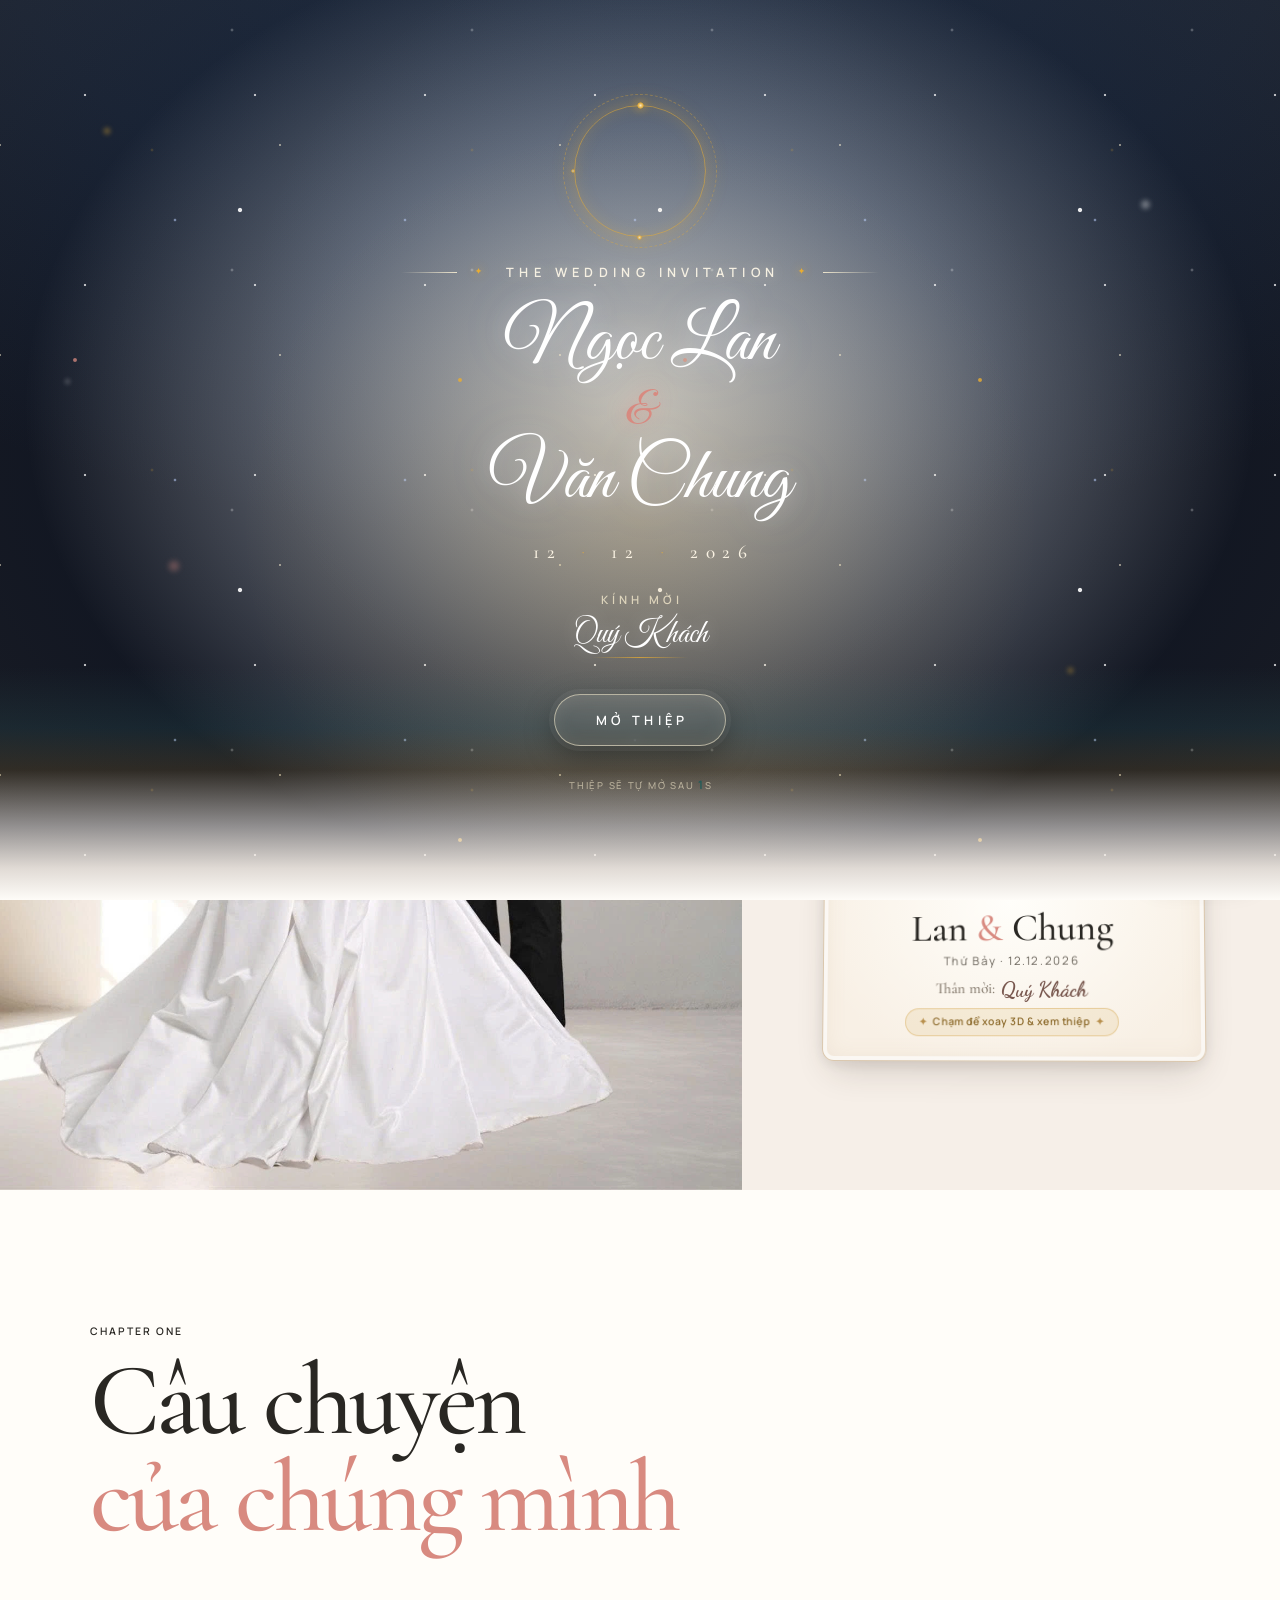
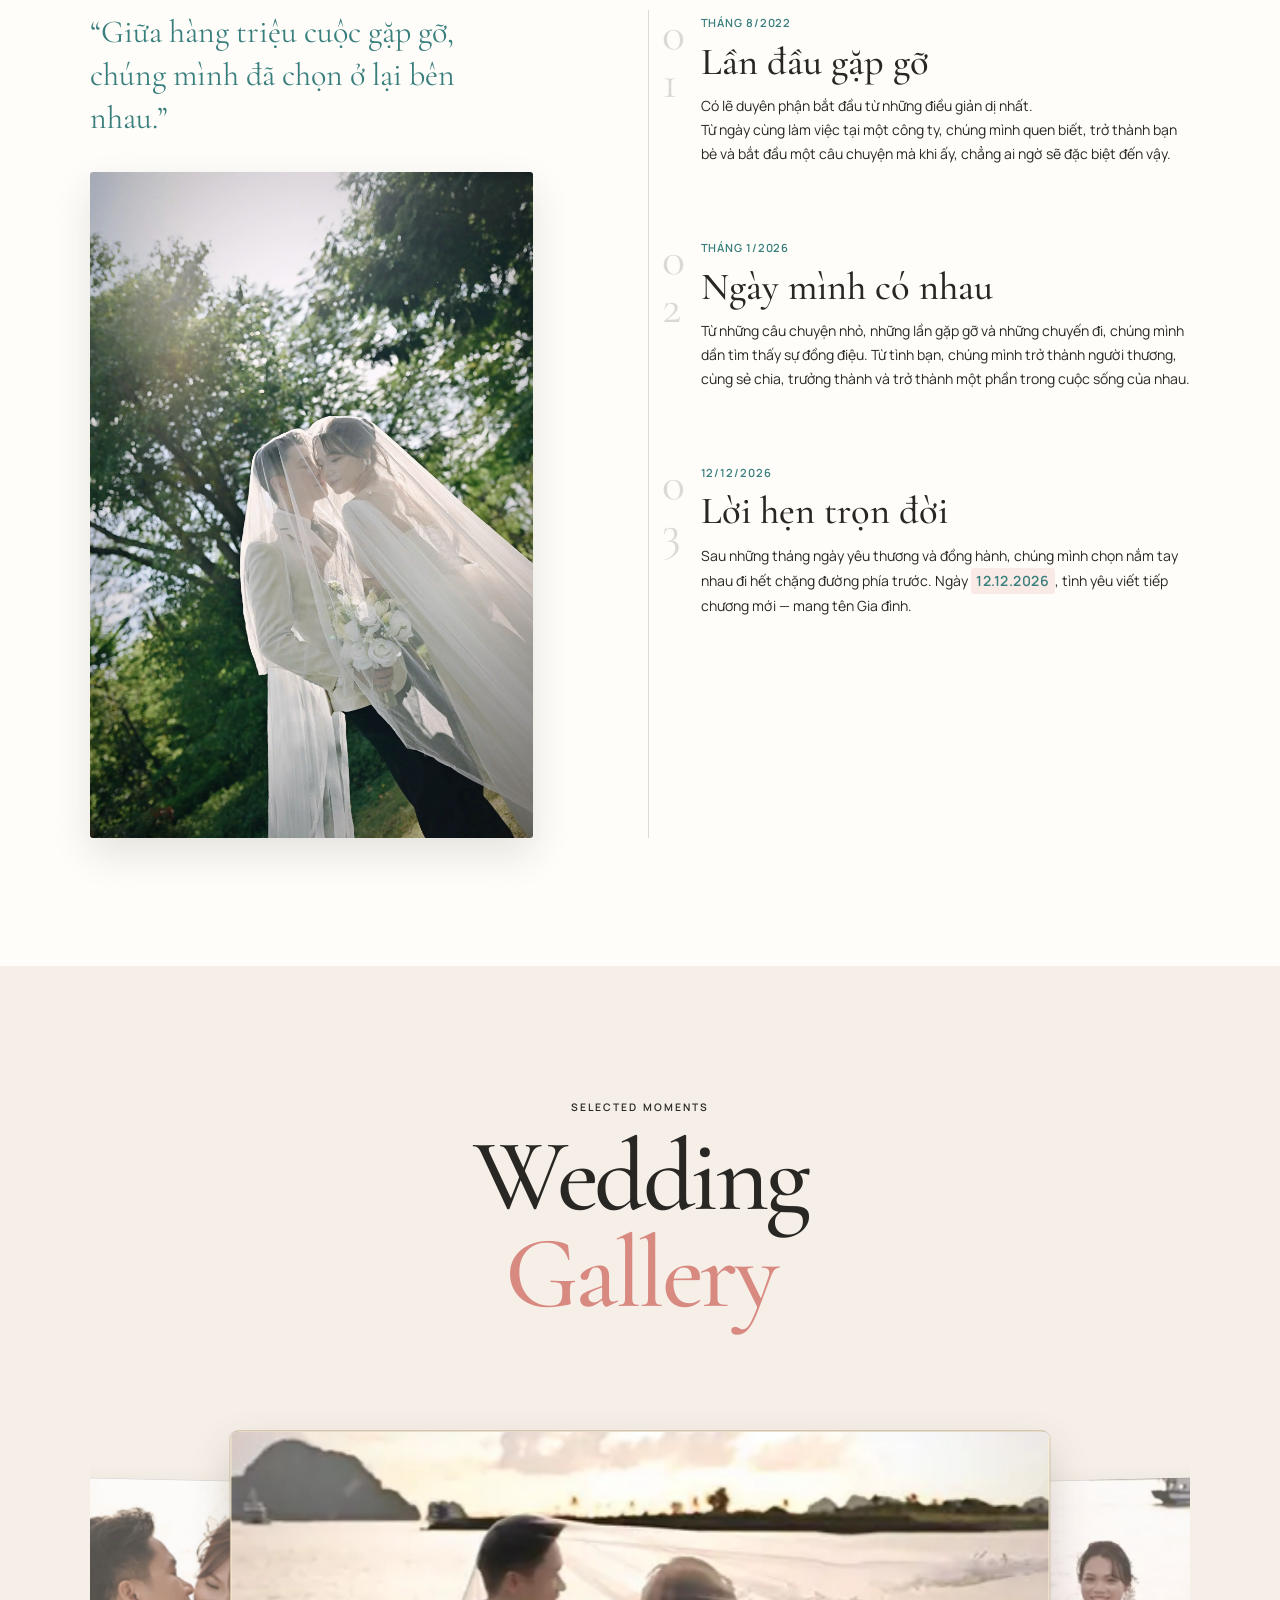
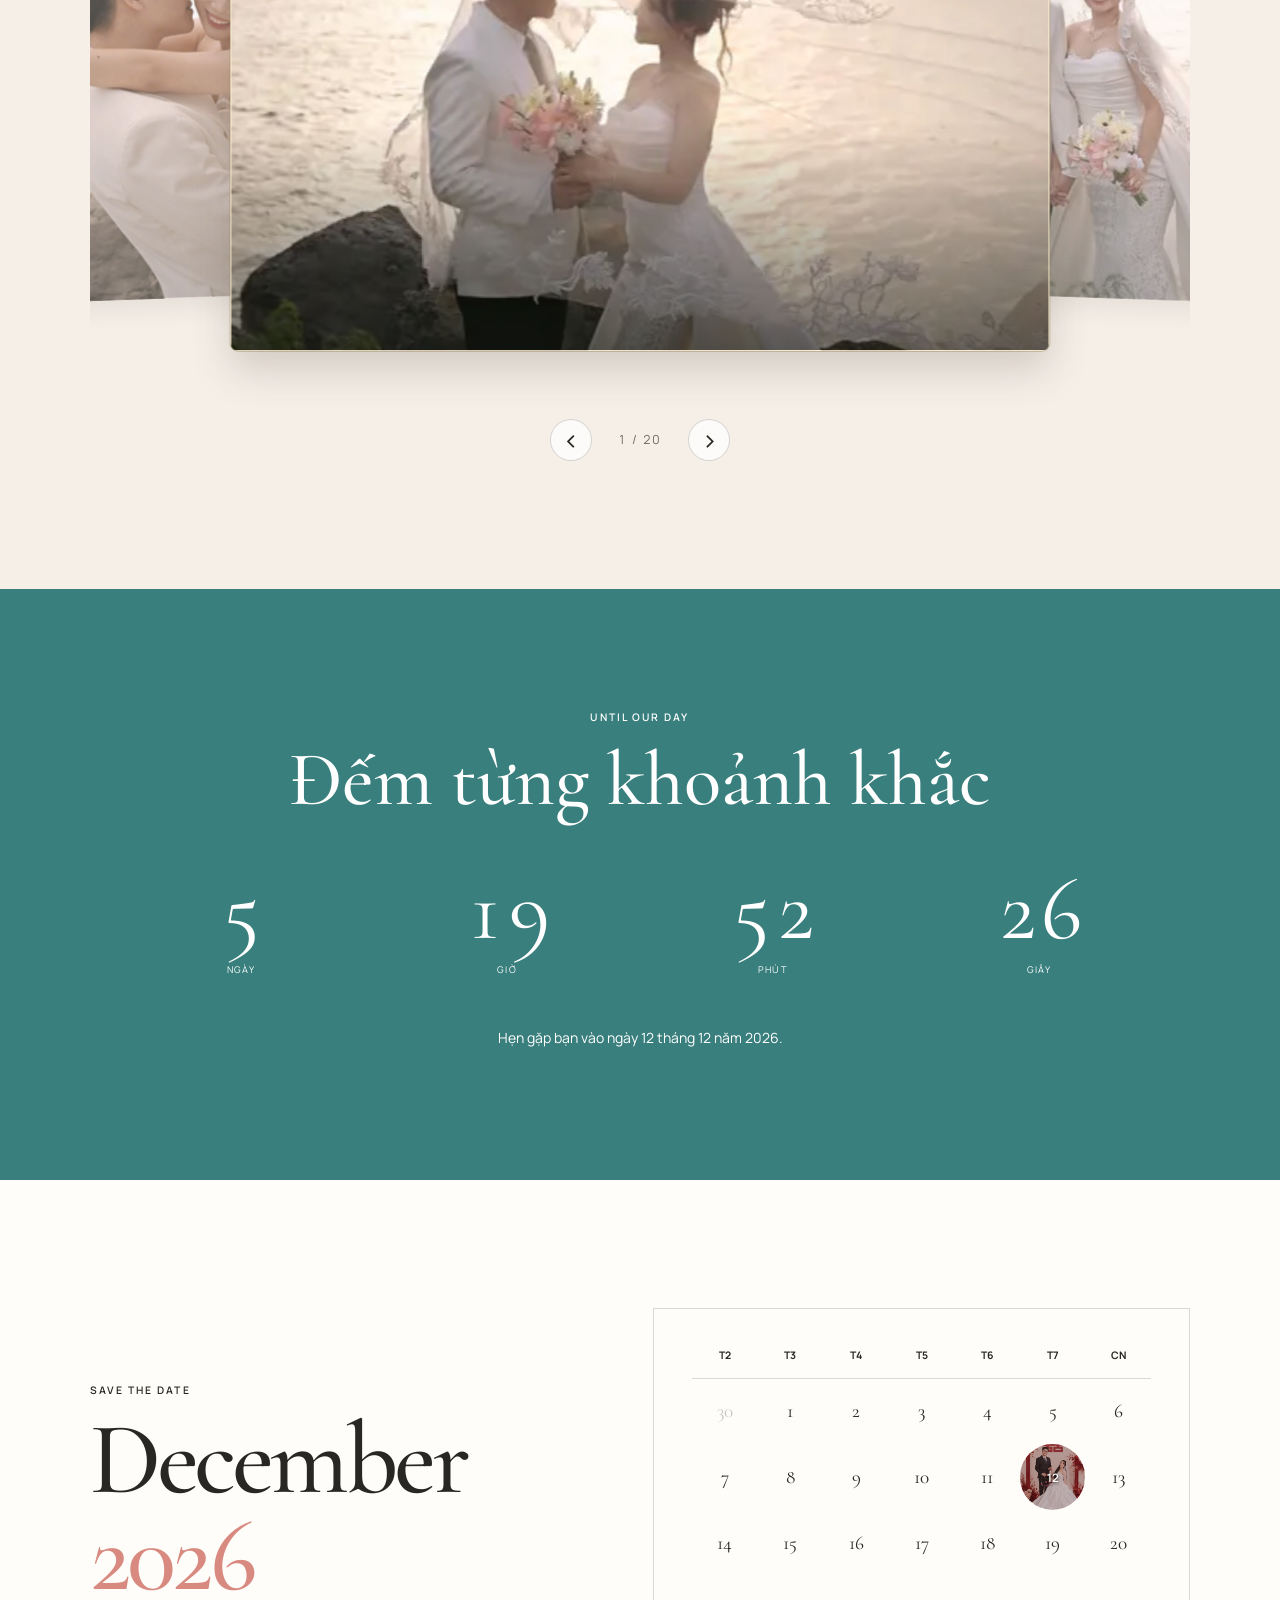
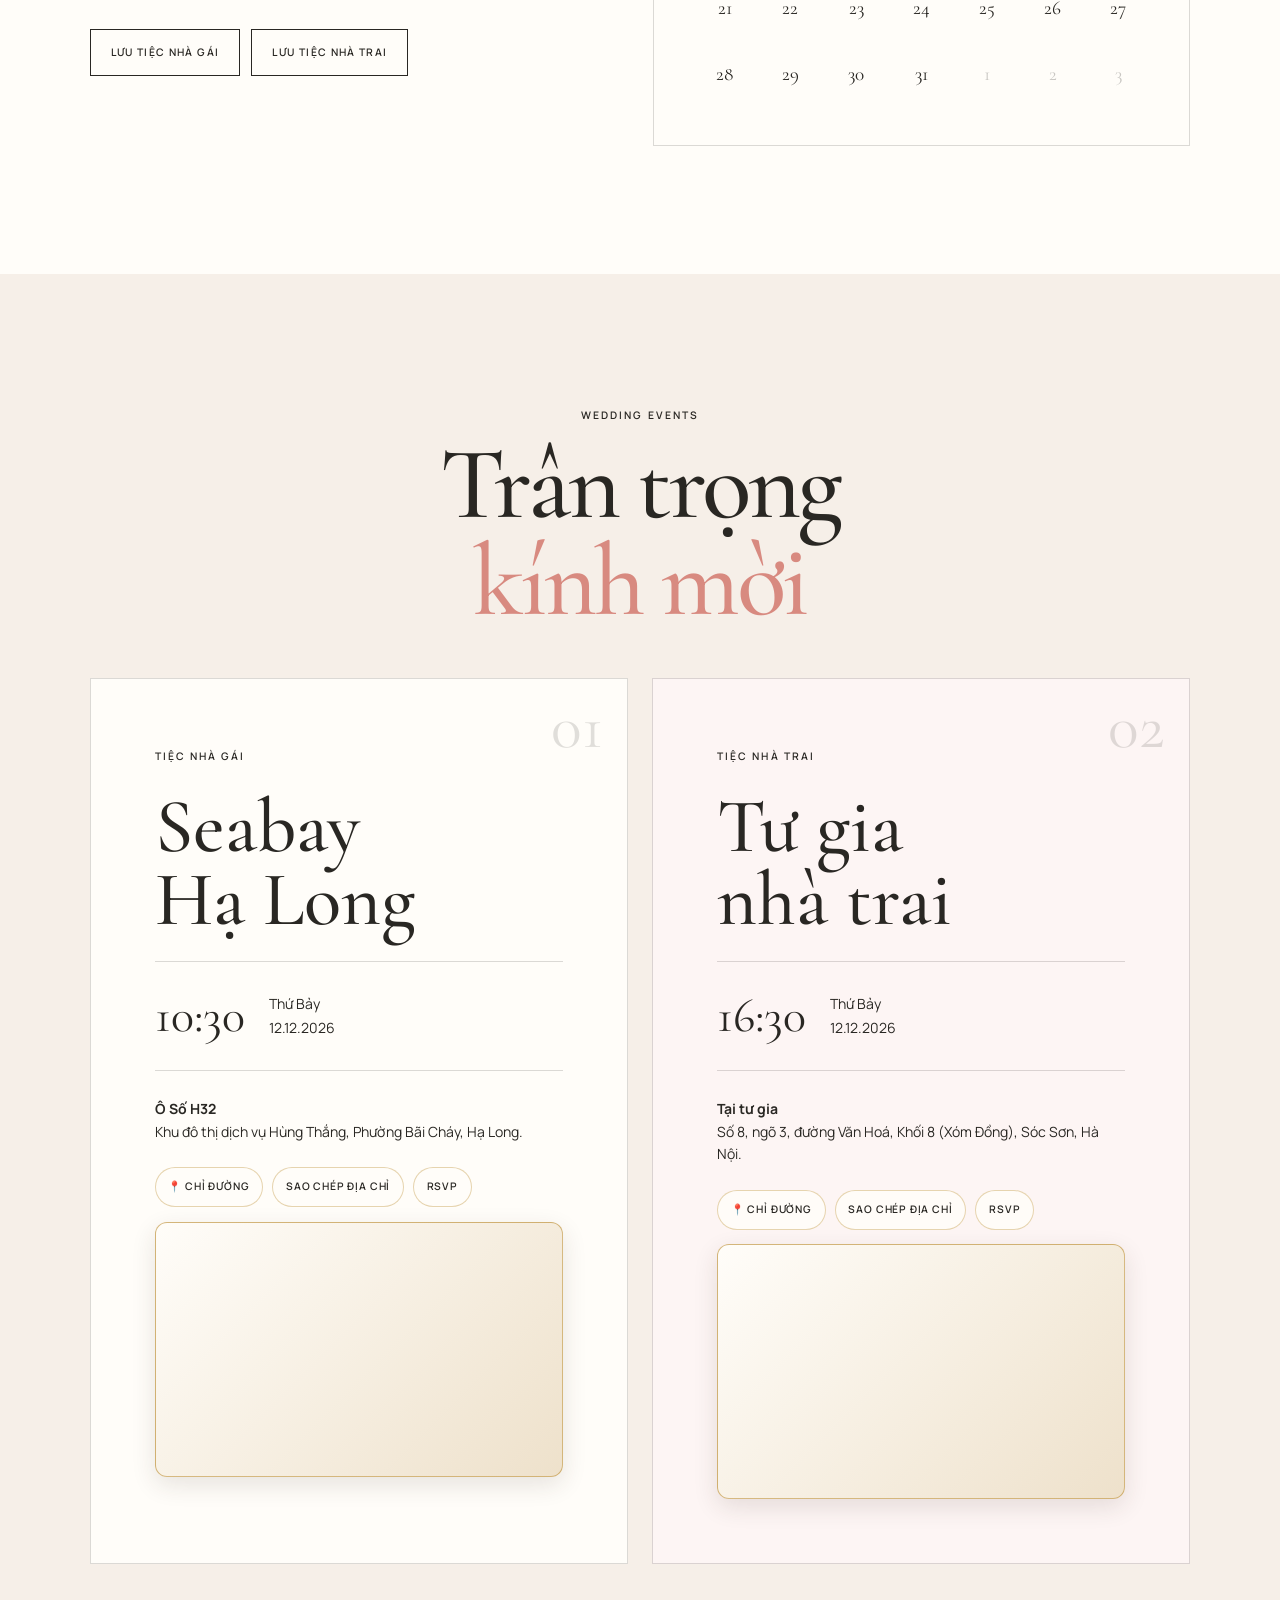
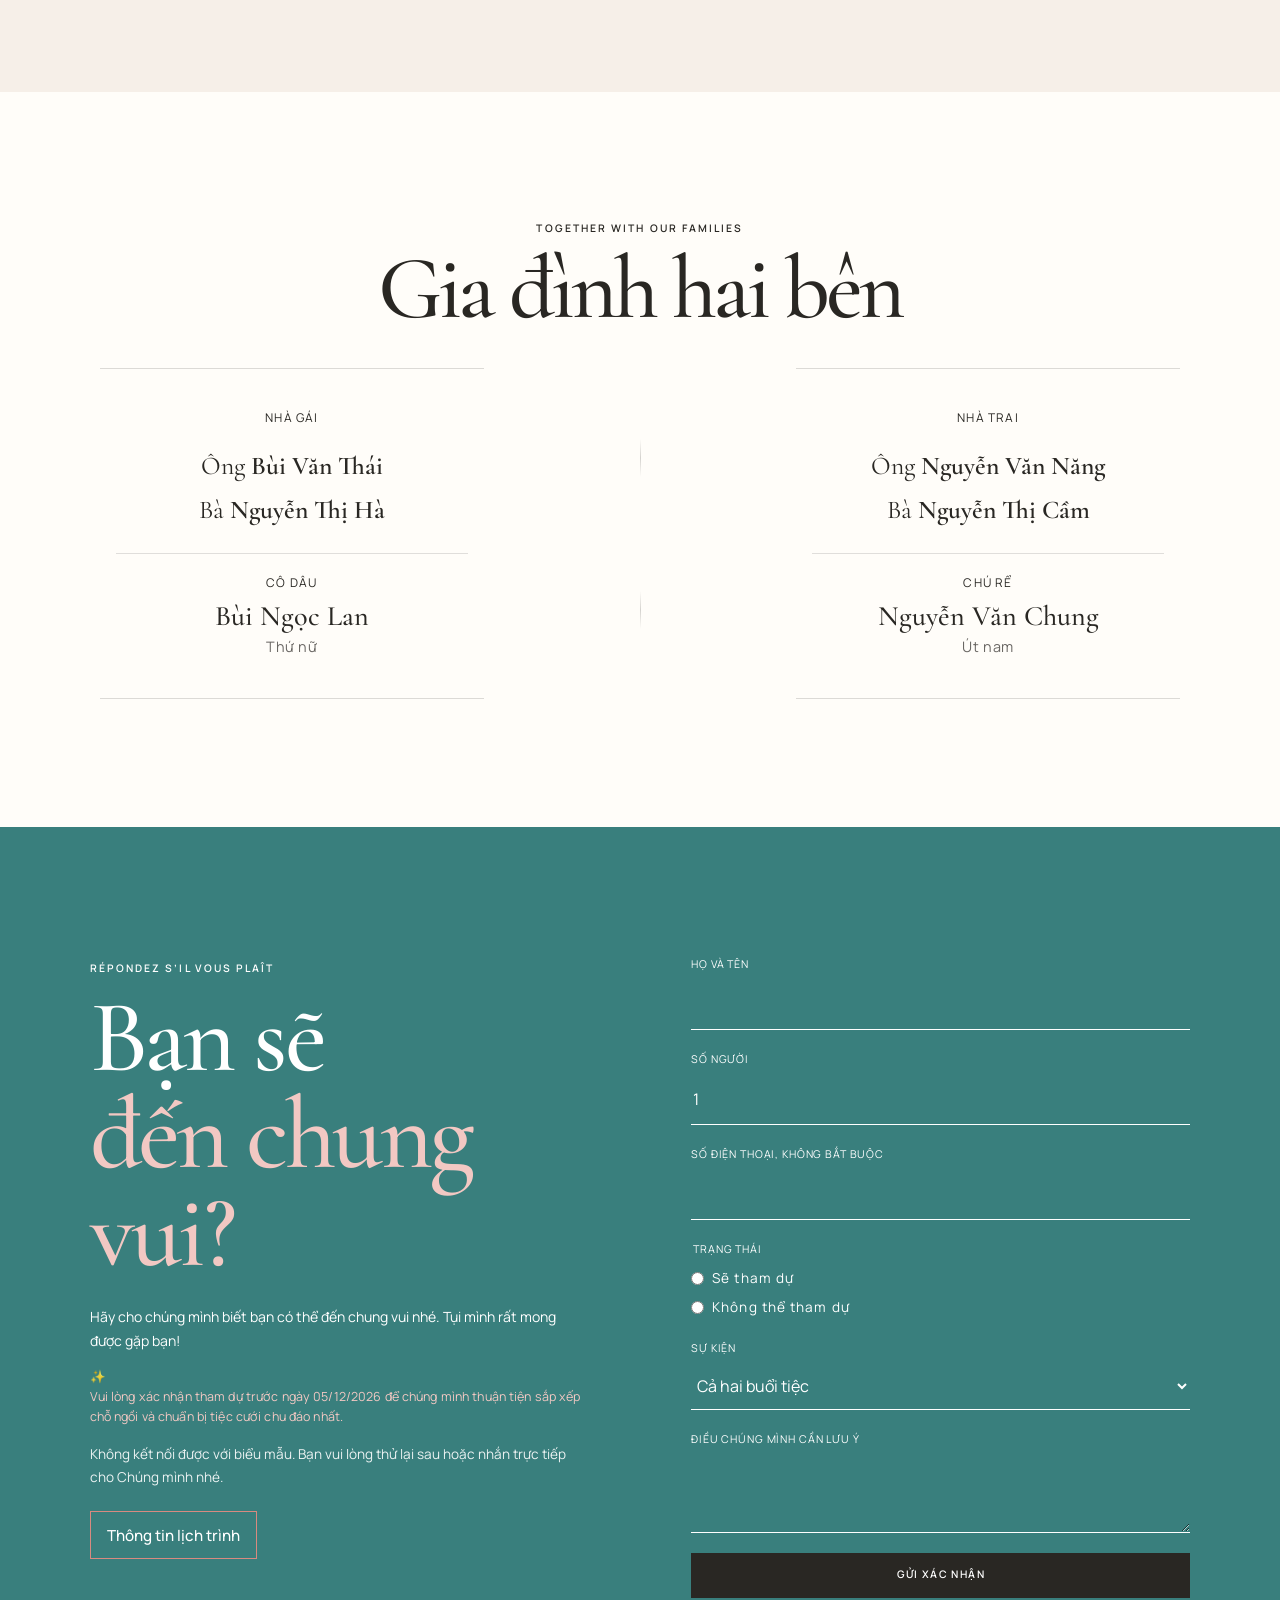
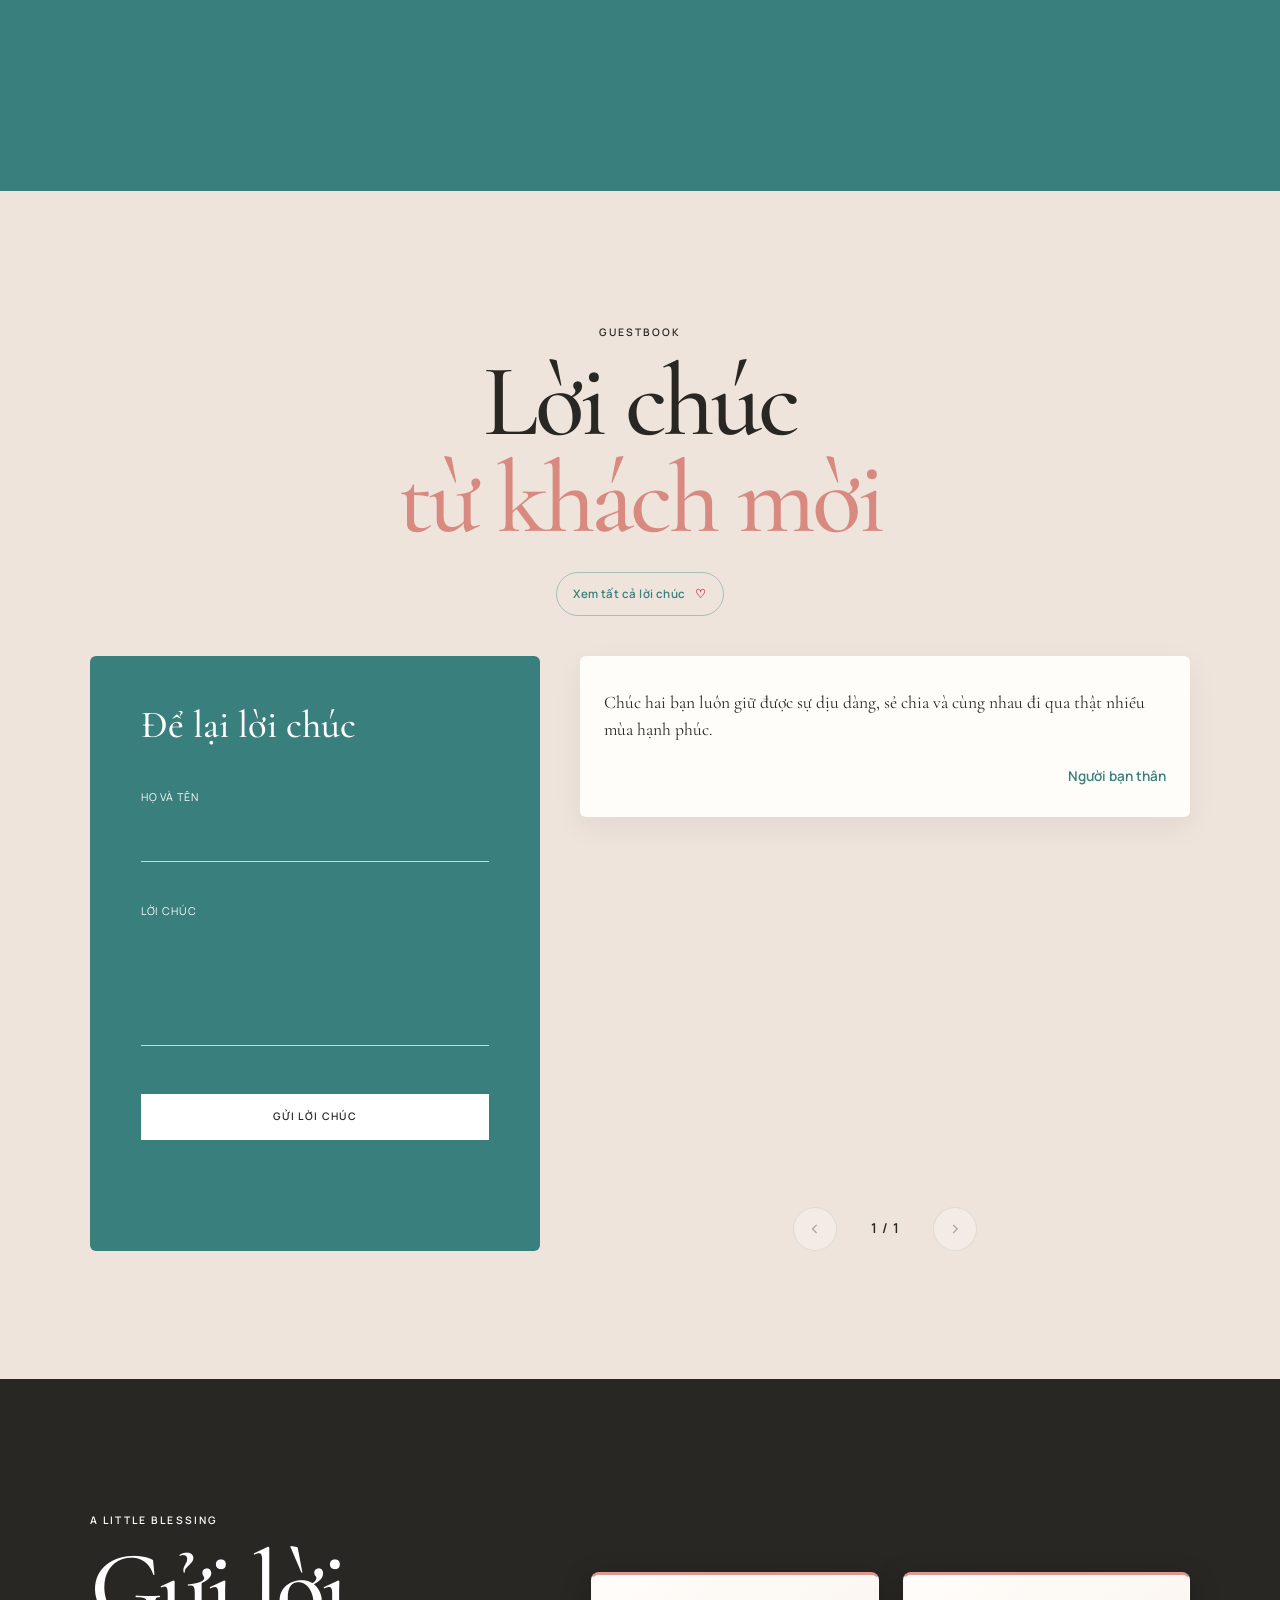
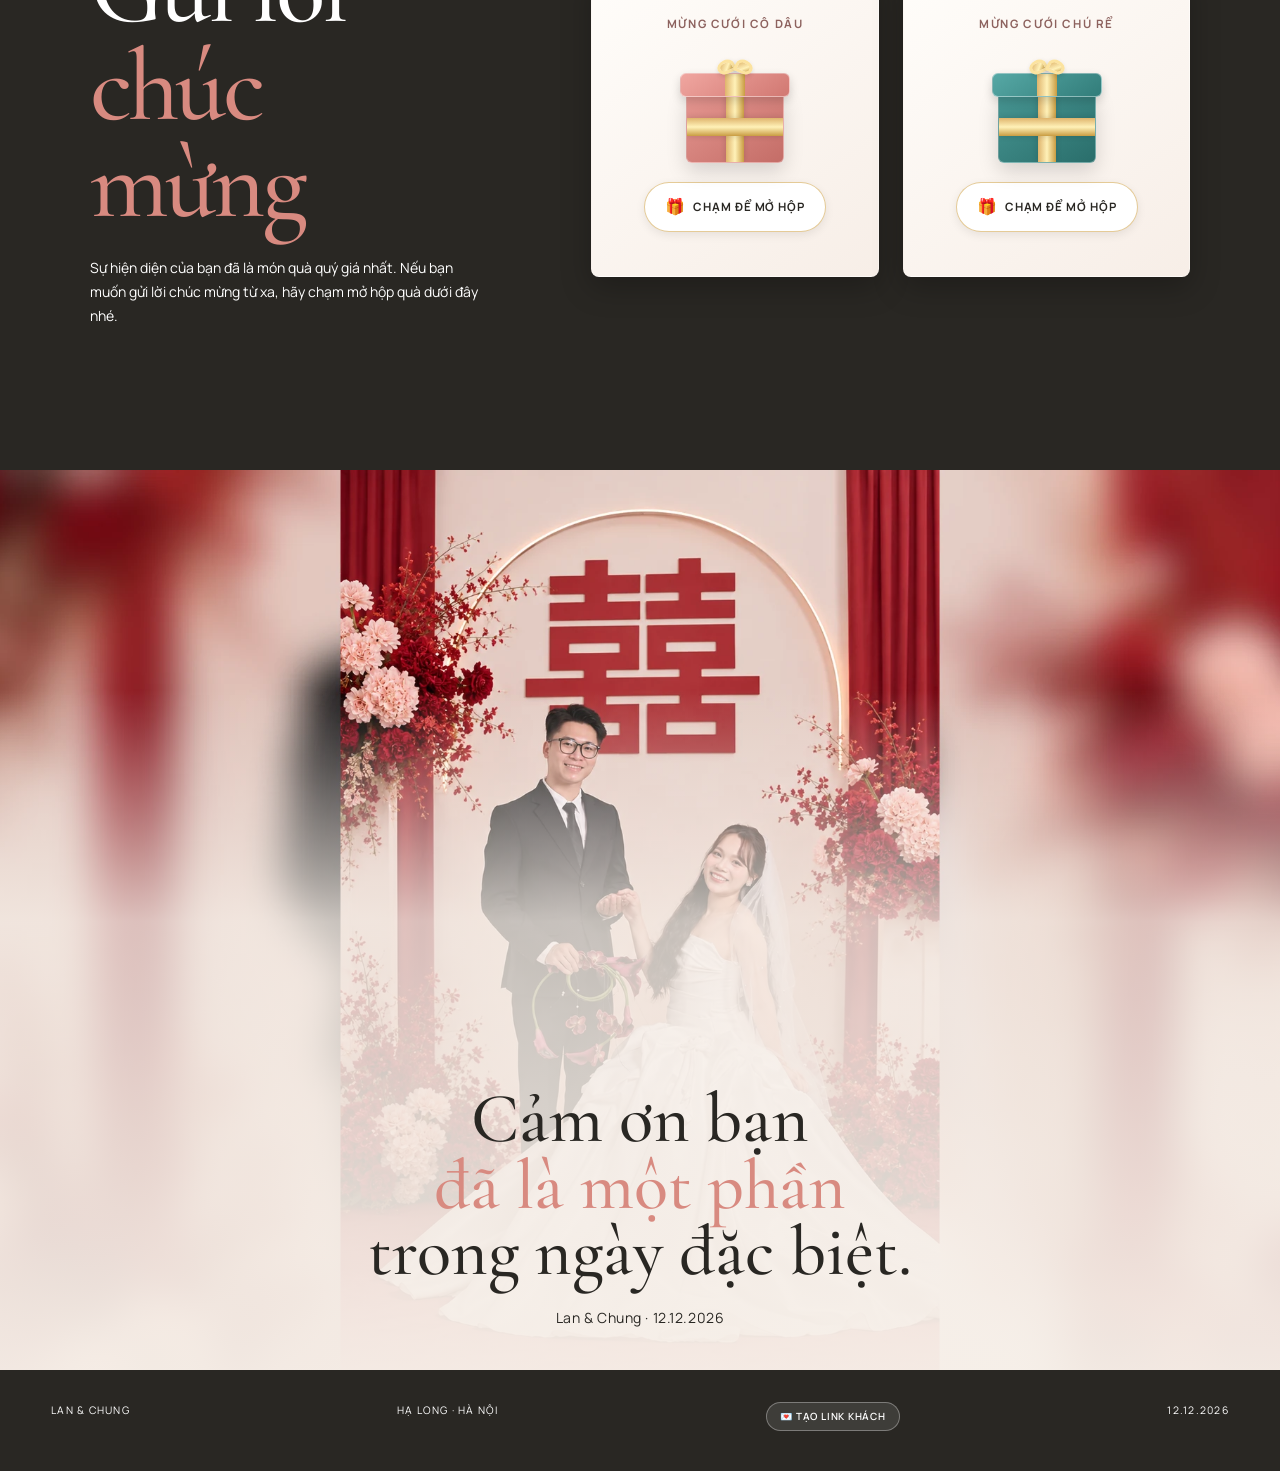
==== commit 737e3c65: "commit" ====
--- a/index.html
+++ b/index.html
@@ -4,7 +4,7 @@
   <meta charset="utf-8"/>
   <meta content="width=device-width, initial-scale=1, viewport-fit=cover" name="viewport"/>
   <meta content="telephone=no, date=no, address=no, email=no" name="format-detection"/>
-  <meta content="#f6efe8" name="theme-color"/>
+  <meta content="#0b1526" name="theme-color"/>
   <meta content="Thiệp cưới Lan và Chung, ngày 12 tháng 12 năm 2026" name="description"/>
   <title>Lan & Chung | 12.12.2026</title>
   <link href="https://liu-chiu.github.io/LanChung-wedding/" rel="canonical"/>
@@ -55,6 +55,9 @@
   <canvas class="petals-canvas" id="petalsCanvas"></canvas>
 <!-- Trang bìa mở thiệp: Thiết kế mới — nền sao đêm, logo Liu Chiu phát sáng -->
   <div class="cover" id="cover">
+    <!-- Vầng sáng xanh nhạt ở đỉnh bìa — bầu trời đêm sâu -->
+    <div class="cover-sky-glow" aria-hidden="true"></div>
+
     <!-- Canvas hiệu ứng mở thiệp nằm dưới nội dung để không che chữ -->
     <canvas class="burst-canvas" id="burstCanvas"></canvas>
 
@@ -76,6 +79,12 @@
     <span class="bokeh bokeh-3" aria-hidden="true"></span>
     <span class="bokeh bokeh-4" aria-hidden="true"></span>
     <span class="bokeh bokeh-5" aria-hidden="true"></span>
+
+    <!-- Vầng sáng vàng ấm mọc từ đường chân trời — "bình minh ngày cưới" -->
+    <div class="cover-horizon-glow" aria-hidden="true"></div>
+
+    <!-- Dải chuyển sáng ở đáy bìa: đêm → cream của dự án -->
+    <div class="cover-transition" aria-hidden="true"></div>
 
     <div class="cover-content">
       <!-- Logo Liu Chiu trong vòng tròn vàng phát sáng + bụi vàng bay quỹ đạo -->
@@ -658,10 +667,9 @@
           <!-- Nội dung mã QR (Xuất hiện khi mở hộp quà) -->
           <div class="gift-content" id="giftContentBride" hidden>
             <div class="qr-frame">
-              <img alt="Mã QR chuyển khoản VPBank cho cô dâu" class="qr" height="240" loading="lazy" src="assets/images/QR-co-dau.webp" width="240"/>
-            </div>
-            <p class="bank-info"><span>Bùi Ngọc Lan</span><span>Techcombank</span><strong>19037213961014</strong></p>
-            <button class="btn outline copy-account" data-copy="Techcombank - 19037213961014 - BUI NGOC LAN" data-copy-message="Đã sao chép thông tin tài khoản cô dâu" type="button">Sao chép thông tin</button>
+              <img alt="Mã QR chuyển khoản Techcombank cho cô dâu" class="qr" height="240" loading="lazy" src="assets/images/QR-co-dau.webp" width="240"/>
+            </div>
+            <button class="btn outline save-qr" data-qr-src="assets/images/QR-co-dau.webp" data-qr-name="QR-Bui-Ngoc-Lan" type="button">Lưu mã QR</button>
             <button class="gift-close-btn" type="button" data-close-target="giftBrideCard">Thu gọn hộp quà ✕</button>
           </div>
         </article>
@@ -694,8 +702,7 @@
             <div class="qr-frame">
               <img alt="Mã QR chuyển khoản Techcombank cho chú rể" class="qr" height="240" loading="lazy" src="assets/images/QR-chu-re.webp" width="240"/>
             </div>
-            <p class="bank-info"><span>Nguyễn Văn Chung</span><span>Techcombank</span><strong>19031119300014</strong></p>
-            <button class="btn outline copy-account" data-copy="Techcombank - 19031119300014 - NGUYEN VAN CHUNG" data-copy-message="Đã sao chép thông tin tài khoản chú rể" type="button">Sao chép thông tin</button>
+            <button class="btn outline save-qr" data-qr-src="assets/images/QR-chu-re.webp" data-qr-name="QR-Nguyen-Van-Chung" type="button">Lưu mã QR</button>
             <button class="gift-close-btn" type="button" data-close-target="giftGroomCard">Thu gọn hộp quà ✕</button>
           </div>
         </article>
--- a/style.css
+++ b/style.css
@@ -132,9 +132,9 @@
   display: flex;
   align-items: center;
   justify-content: center;
-  background: #f8f5ef;
+  background: #0a1120;
   background-image:
-    radial-gradient(ellipse at 50% 42%, #fffdfa 0%, #f8f5ef 66%, #f0e9df 100%);
+    radial-gradient(ellipse at 50% 42%, #16263f 0%, #101d33 66%, #0a1120 100%);
   background-repeat: no-repeat;
   background-position: center;
   background-size: cover;
@@ -144,6 +144,12 @@
   touch-action: none;
   isolation: isolate;
   perspective: 1400px;
+  background-image:
+    radial-gradient(ellipse at 50% 42%, #16263f 0%, #101d33 66%, #0a1120 100%),
+    url("data:image/svg+xml;charset=utf-8,%3Csvg xmlns='http://www.w3.org/2000/svg' width='400' height='400'%3E%3Cdefs%3E%3Cpattern id='star' width='40' height='40'%3E%3Cpath d='M20 0 L21.75 16.5 L40 20 L21.75 23.5 L20 40 L18.25 23.5 L0 20 L18.25 16.5 Z' fill='%23ffffff' fill-opacity='0.08'/%3E%3C/pattern%3E%3C/defs%3E%3Crect width='100%' height='100%' fill='url(%23star)'/%3E%3C/svg%3E");
+  background-repeat: repeat;
+  background-size: 400px 400px;
+  background-position: center;
 }
 
 .cover.open {
@@ -152,15 +158,7 @@
   pointer-events: none;
 }
 
-.cover::before {
-  content: "";
-  position: absolute;
-  inset: 0;
-  z-index: 2;
-  background: url("assets/images/khung-thiep.webp") center / 100% 100% no-repeat;
-  opacity: 0.52;
-  pointer-events: none;
-}
+
 
 .cover::after {
   content: "";
@@ -3652,6 +3650,19 @@
   color: white;
 }
 
+.save-qr {
+  width: 100%;
+  margin-top: 1.25rem;
+  border-color: rgba(180, 166, 142, 0.55);
+  color: var(--gold);
+  transition: background-color 0.2s ease, color 0.2s ease;
+}
+
+.save-qr:hover {
+  background: var(--gold);
+  color: var(--night);
+}
+
 
 /* ==========================================
    10. SỔ LƯU BÚT (WISHES & GUESTBOOK)
@@ -5522,14 +5533,8 @@
   visibility: hidden;
   pointer-events: none;
 }
-
-/* Bỏ khung thiệp & vignette cũ của cover phiên bản trước */
-.cover::after {
-  content: none;
-}
-
-.cover::before {
-  content: "";
+/* Vầng sáng xanh nhạt ở đỉnh bìa — bầu trời đêm sâu */
+.cover-sky-glow {
   position: absolute;
   top: -12%;
   left: 50%;
@@ -5541,6 +5546,36 @@
   z-index: 0;
 }
 
+/* Vầng sáng vàng ấm mọc từ đường chân trời — "bình minh ngày cưới" (giống inner-demo.html) */
+.cover-horizon-glow {
+  position: absolute;
+  left: 50%;
+  bottom: -6%;
+  width: min(120vw, 860px);
+  aspect-ratio: 1;
+  transform: translateX(-50%);
+  z-index: 1;
+  pointer-events: none;
+  background: radial-gradient(circle, rgba(233, 173, 50, 0.18) 0%, rgba(233, 173, 50, 0.05) 42%, transparent 66%);
+}
+
+/* Dải chuyển sáng ở đáy bìa: đêm → cream của dự án (giống inner-demo.html) */
+.cover-transition {
+  position: absolute;
+  left: 0;
+  right: 0;
+  bottom: -1px;
+  height: clamp(160px, 26vh, 260px);
+  z-index: 2;
+  pointer-events: none;
+  background: linear-gradient(180deg,
+    rgba(22, 38, 63, 0) 0%,
+    rgba(57, 127, 125, 0.14) 26%,
+    rgba(233, 173, 50, 0.12) 44%,
+    rgba(246, 239, 232, 0.55) 68%,
+    rgba(246, 239, 232, 0.9) 86%,
+    #fffdf9 100%);
+}
 /* Hai lớp sao: nhỏ lấp lánh & sao to nhấp nháy */
 .stars,
 .stars--big {
@@ -5660,6 +5695,7 @@
   align-items: center;
   text-align: center;
   gap: clamp(0.75rem, 2vh, 1.15rem);
+  color: var(--paper);
 }
 
 /* --- LOGO LIU CHIU trong vòng tròn vàng phát sáng --- */
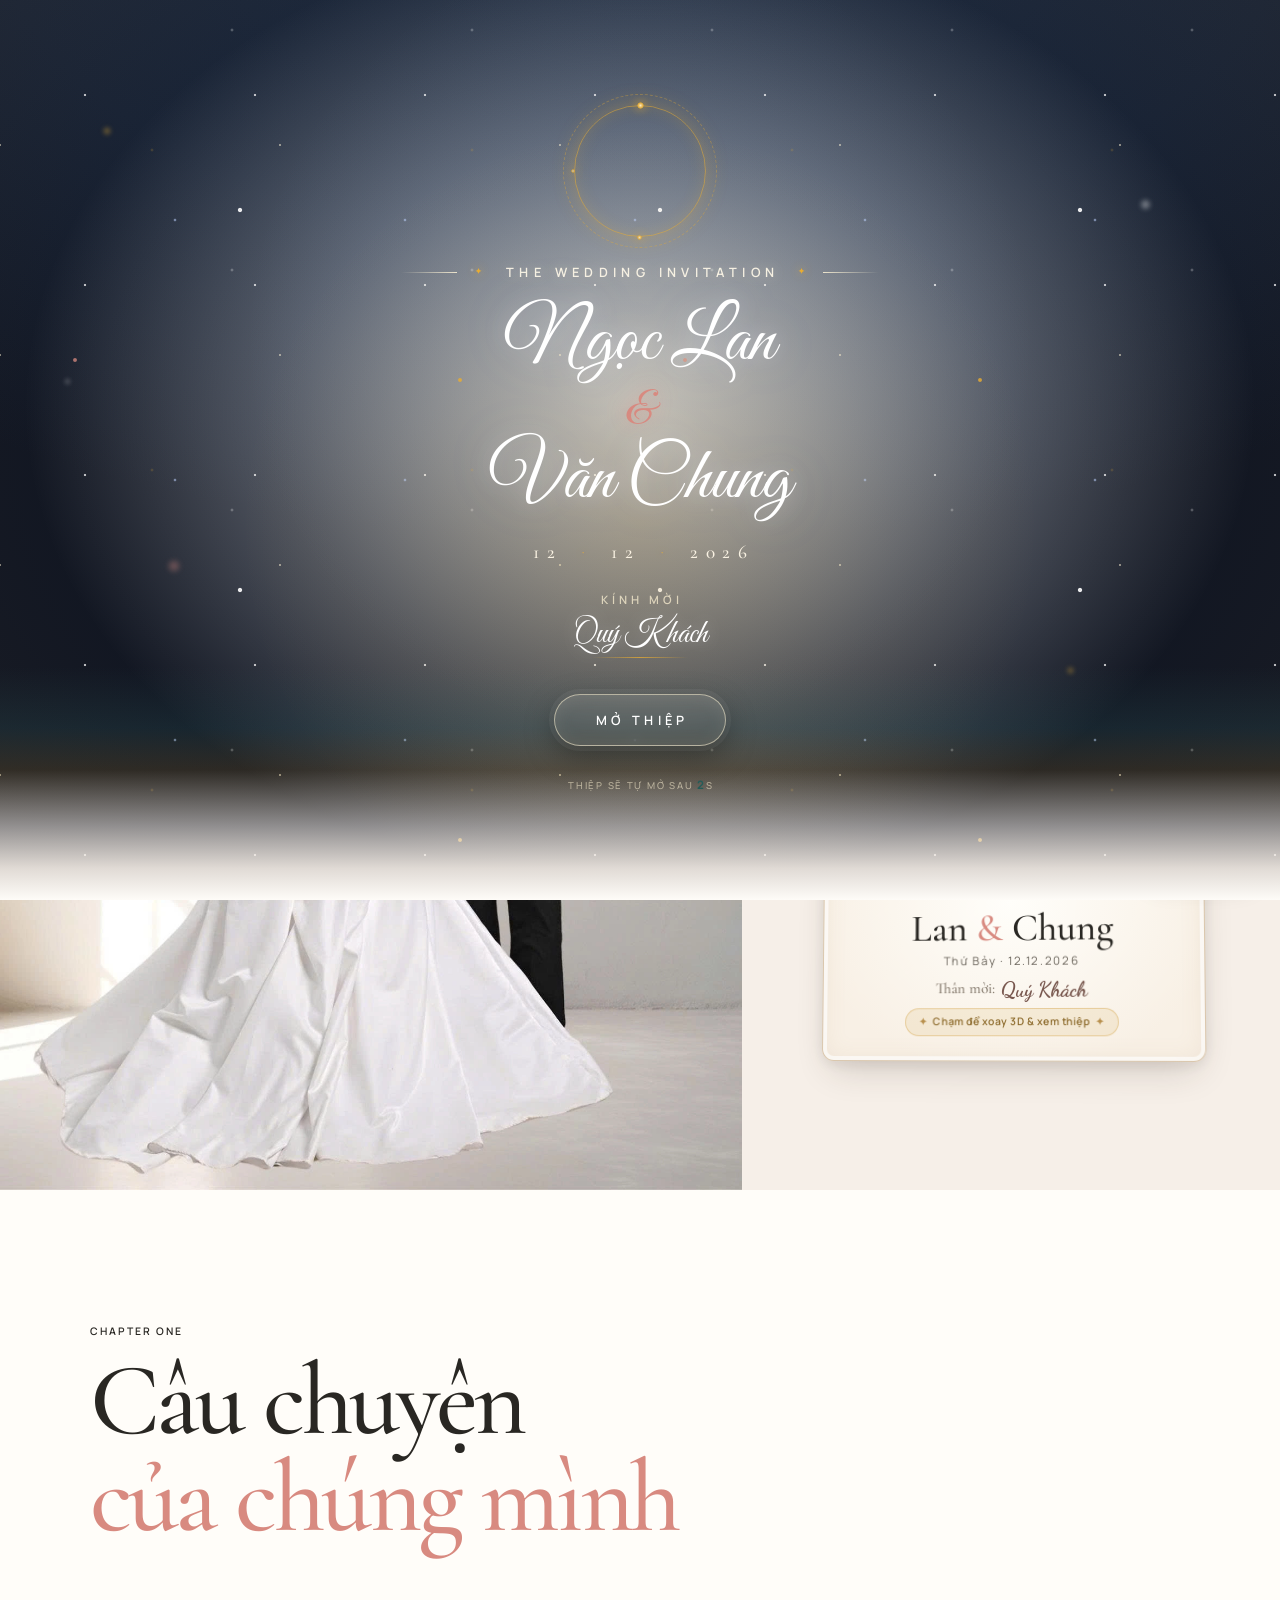
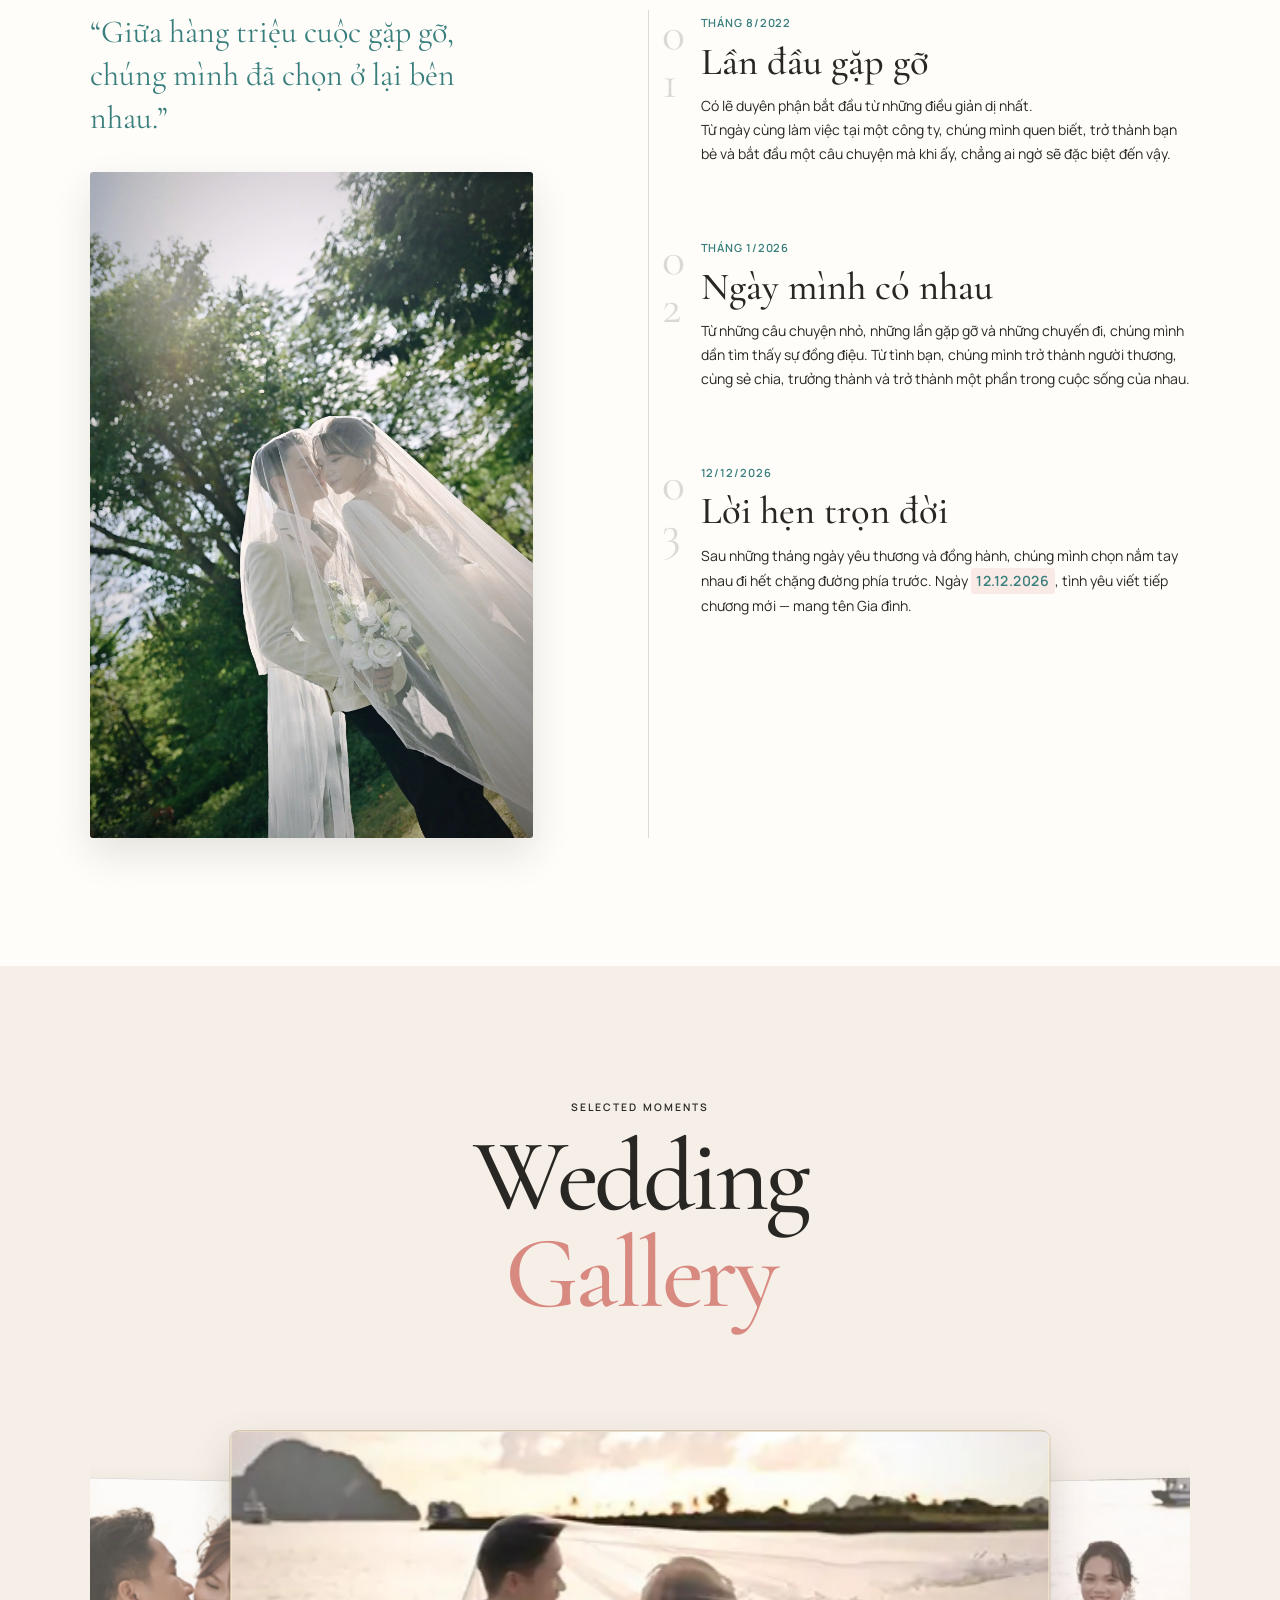
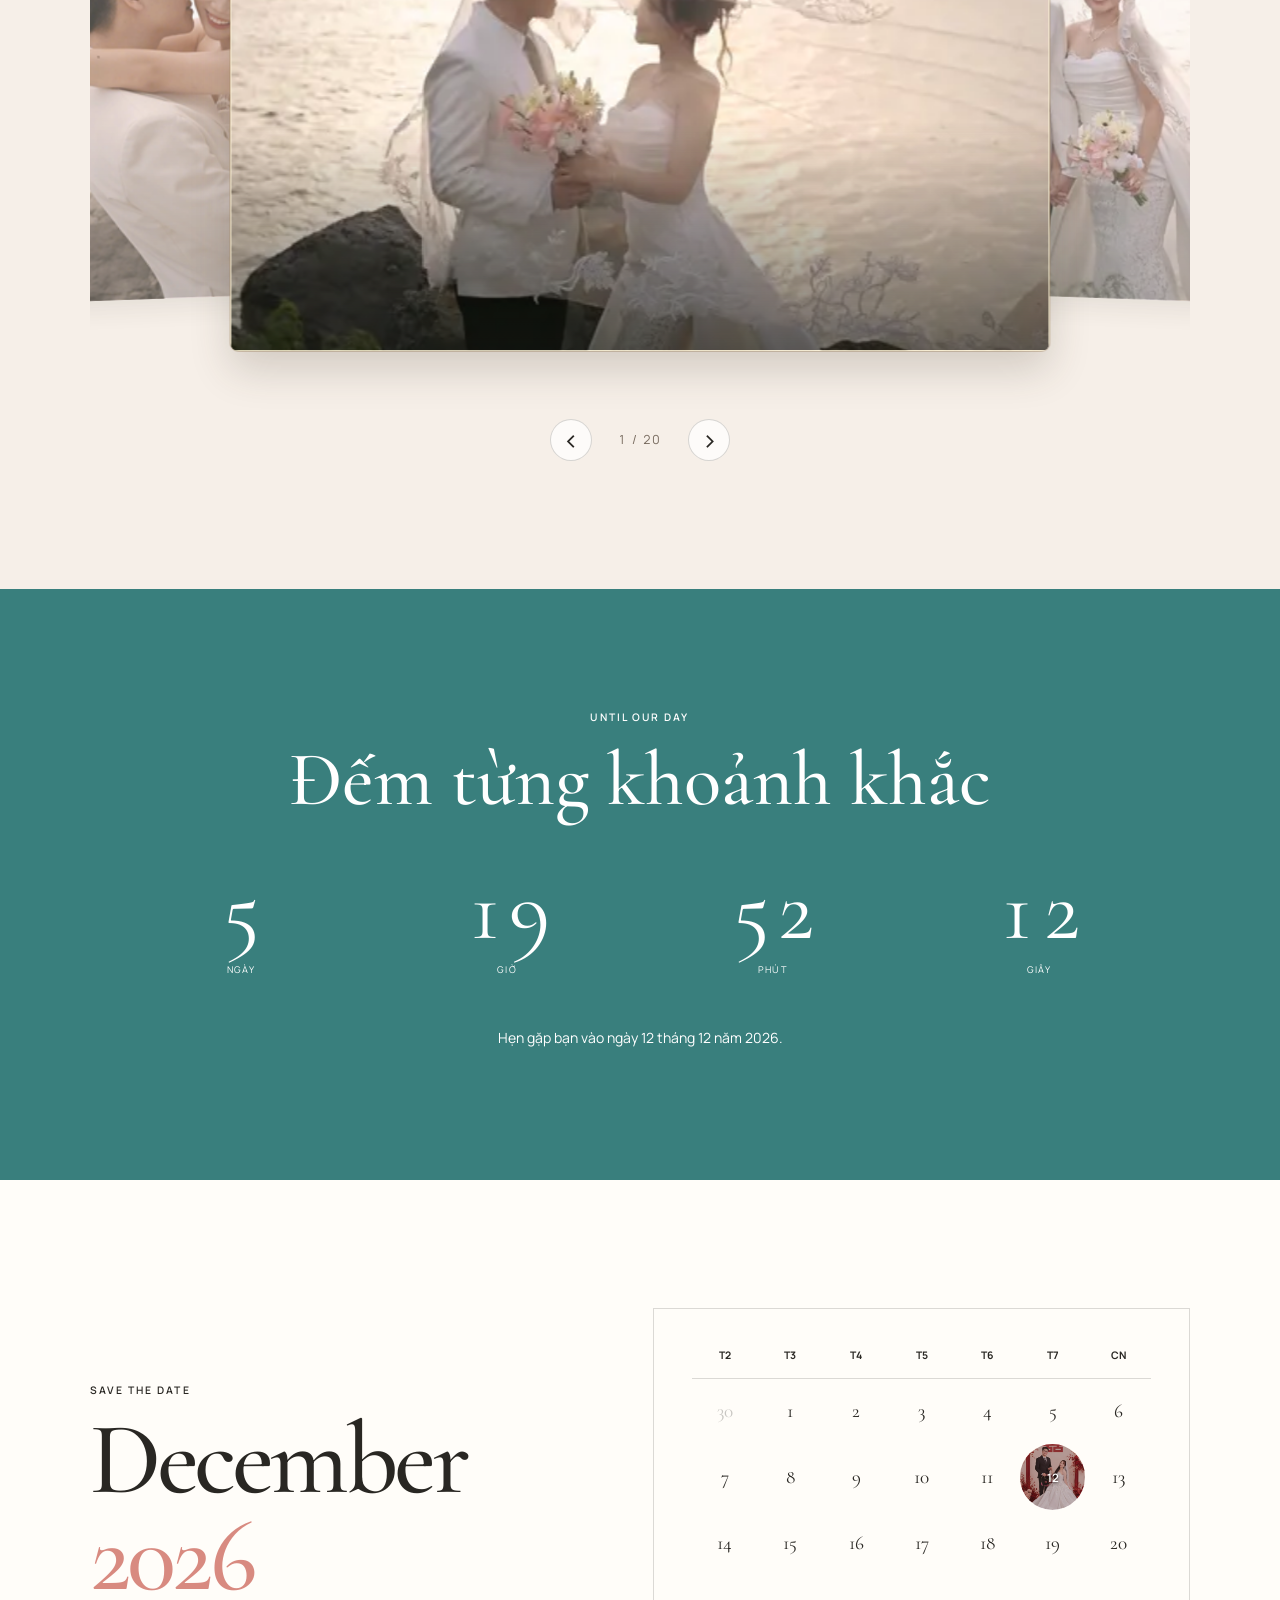
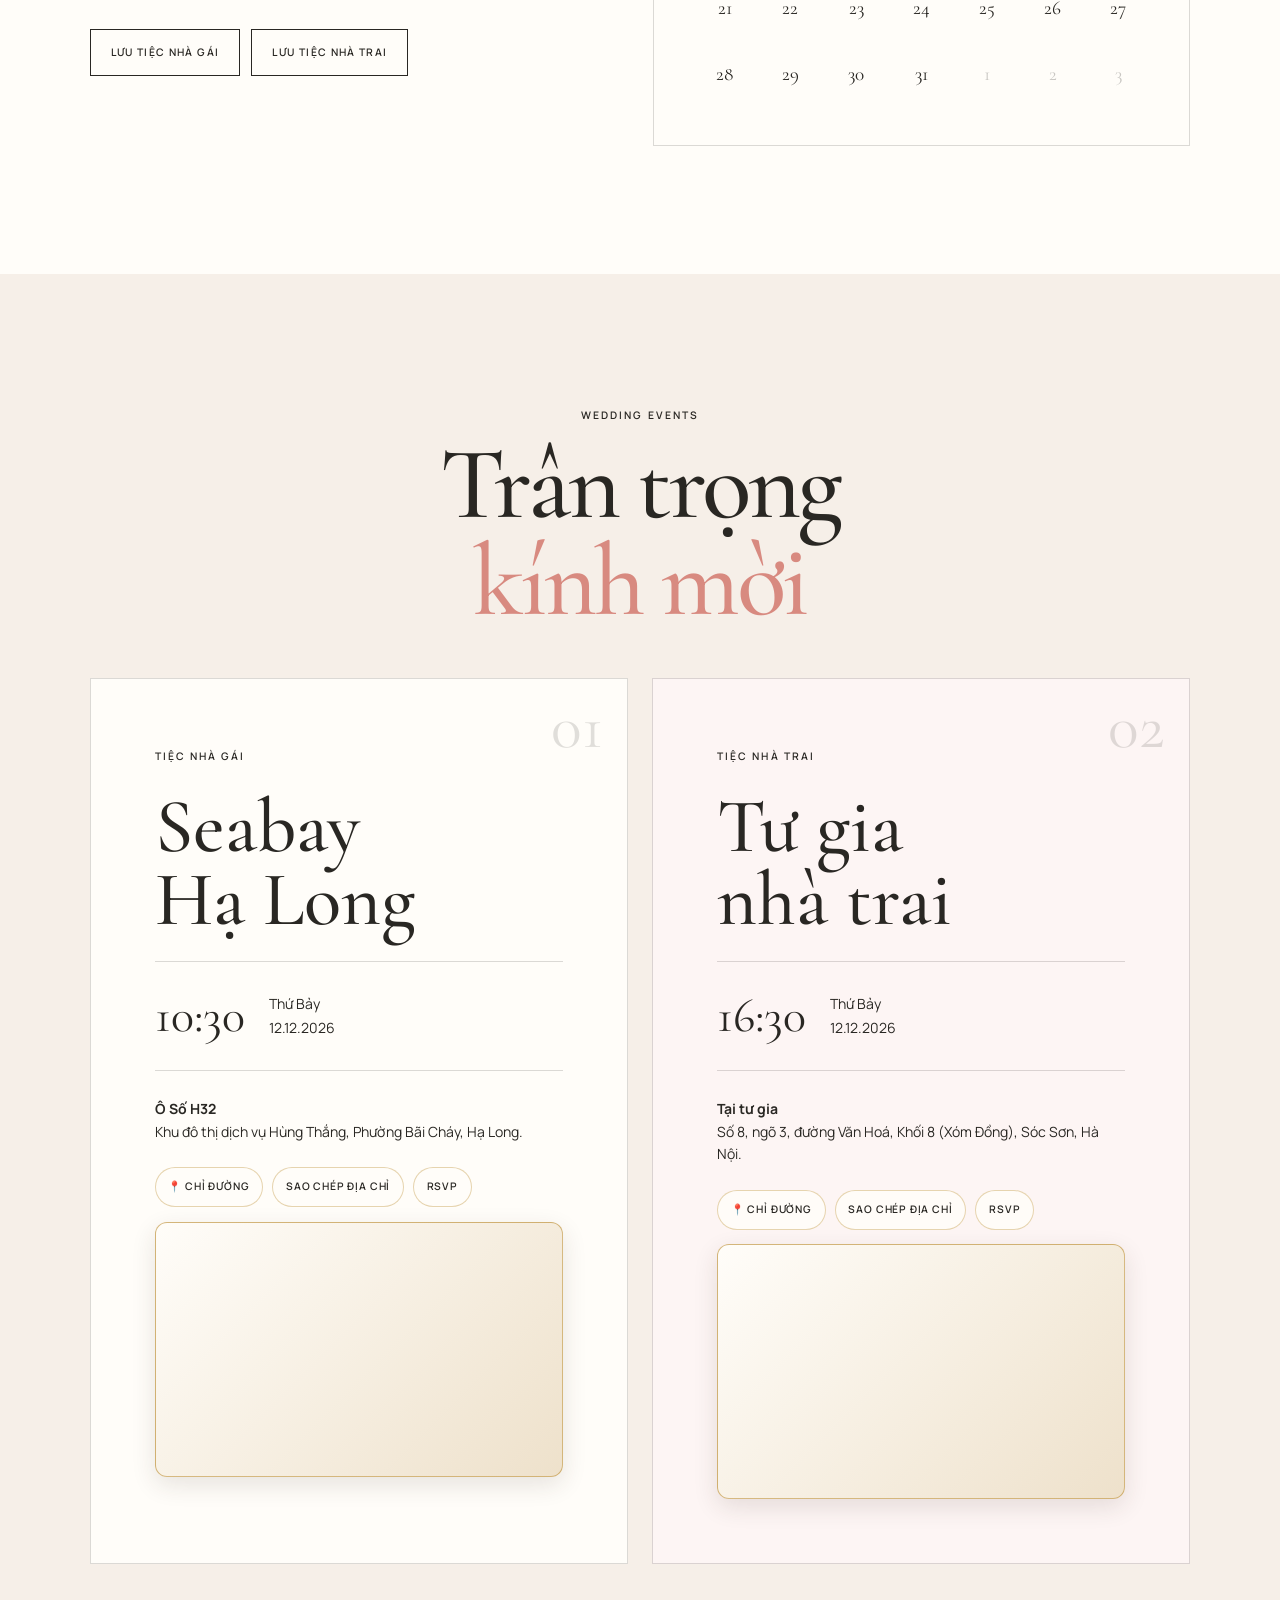
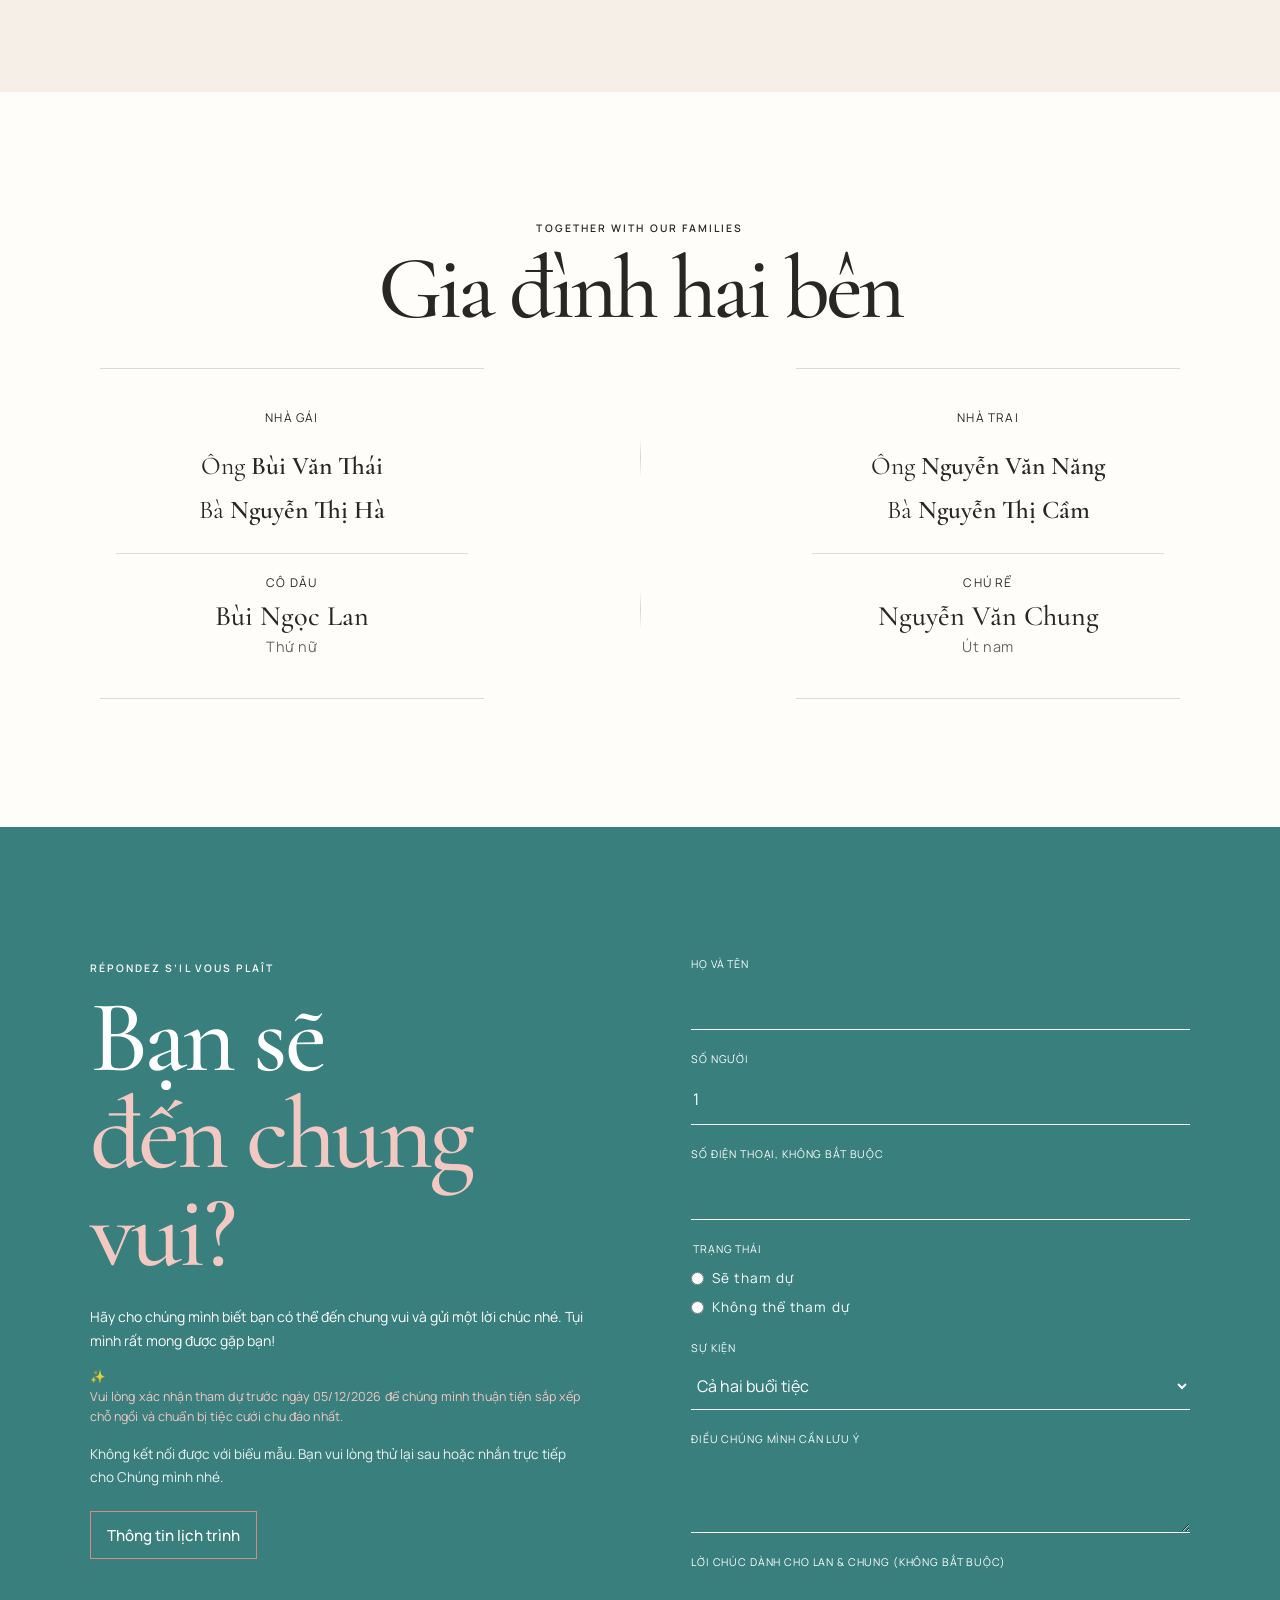
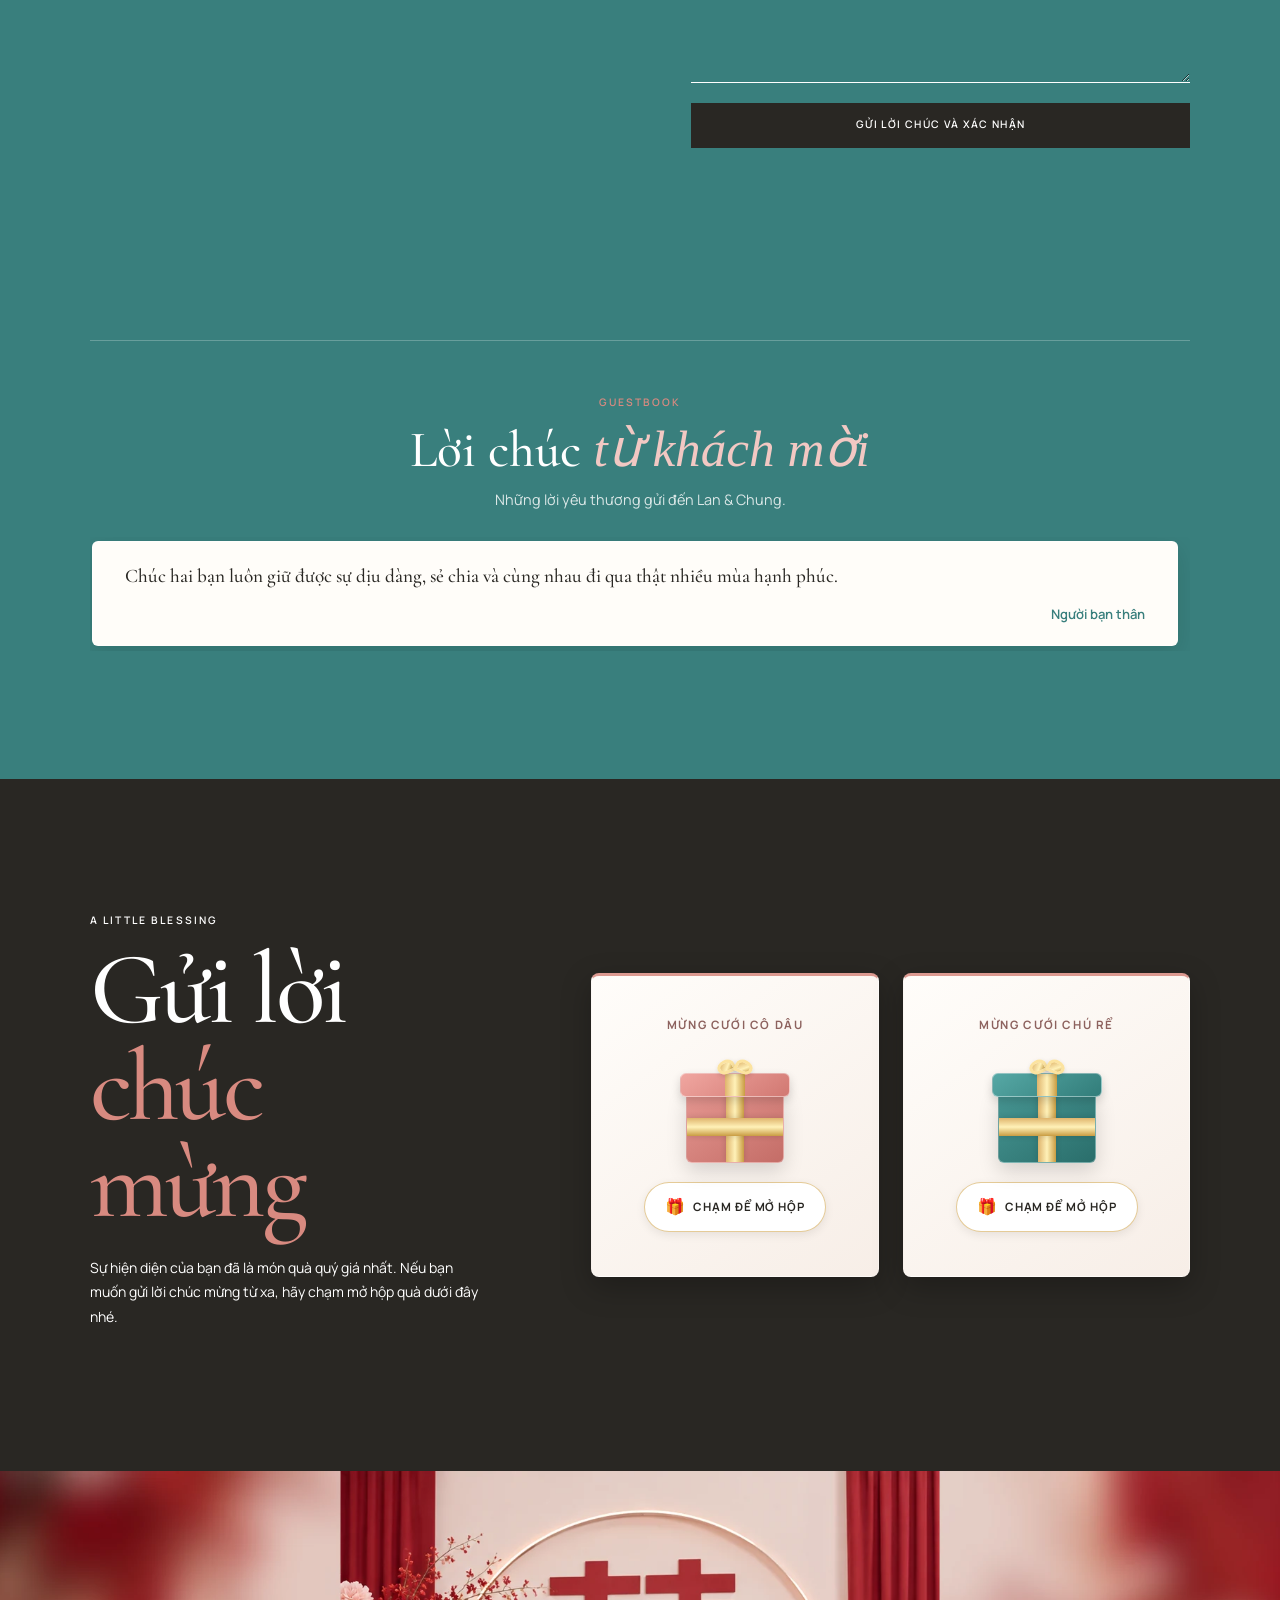
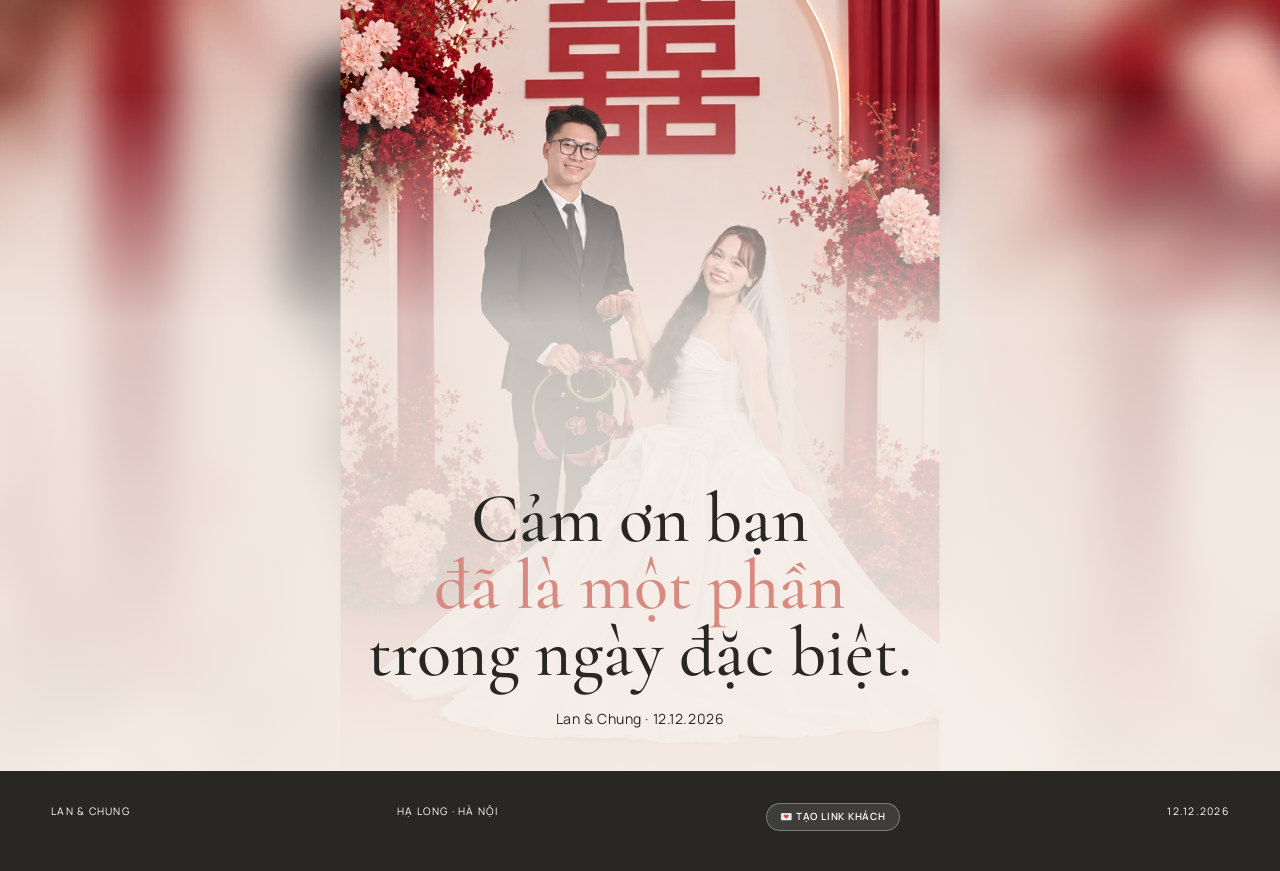
==== commit 57447d7a: "Commit" ====
--- a/index.html
+++ b/index.html
@@ -45,7 +45,6 @@
   <script defer="" src="rsvp.js"></script>
   <script defer="" src="utilities.js"></script>
   <script defer="" src="main.js"></script>
-  <script defer="" src="wishes-slider.js"></script>
 </head>
 
 <body class="locked">
@@ -519,7 +518,7 @@
       <div class="heading reveal">
         <span class="eyebrow">Répondez s’il vous plaît</span>
         <h2>Bạn sẽ <em>đến chung vui?</em></h2>
-        <p>Hãy cho chúng mình biết bạn có thể đến chung vui nhé. Tụi mình rất mong được gặp bạn!</p>
+        <p>Hãy cho chúng mình biết bạn có thể đến chung vui và gửi một lời chúc nhé. Tụi mình rất mong được gặp bạn!</p>
         <p class="rsvp-deadline">✨ <em>Vui lòng xác nhận tham dự trước ngày 05/12/2026 để chúng mình thuận tiện sắp xếp chỗ ngồi và chuẩn bị tiệc cưới chu đáo nhất.</em></p>
         <p id="backendState" role="status">Tụi mình đang chuẩn bị biểu mẫu một chút nhé…</p>
         <button aria-haspopup="dialog" class="rsvp-travel-trigger" id="rsvpTravelInfoButton" type="button">Thông tin lịch trình</button>
@@ -560,9 +559,26 @@
         <label>Điều chúng mình cần lưu ý
           <textarea maxlength="500" name="message" rows="2"></textarea>
         </label>
-        <button class="btn dark">Gửi xác nhận</button>
+        <label>Lời chúc dành cho Lan &amp; Chung (không bắt buộc)
+          <textarea maxlength="500" name="wish" rows="3"></textarea>
+        </label>
+        <button class="btn dark" type="submit">Gửi Lời chúc và xác nhận</button>
         <p id="rsvpStatus" role="status"></p>
       </form>
+      <section class="wish-feed" id="wishes" aria-labelledby="wishFeedTitle">
+        <div class="wish-feed-heading">
+          <span class="eyebrow">Guestbook</span>
+          <h3 id="wishFeedTitle">Lời chúc <em>từ khách mời</em></h3>
+          <p>Những lời yêu thương gửi đến Lan &amp; Chung.</p>
+        </div>
+        <div aria-label="Danh sách lời chúc từ khách mời" aria-live="off" class="wish-scroll-list" id="wishList" role="feed">
+          <article class="wish">
+            <small>Mẫu</small>
+            <blockquote>Chúc hai bạn luôn giữ được sự dịu dàng, sẻ chia và cùng nhau đi qua thật nhiều mùa hạnh phúc.</blockquote>
+            <p>Người bạn thân</p>
+          </article>
+        </div>
+      </section>
     </section>
 
     <dialog aria-labelledby="rsvpConfirmationTitle" class="rsvp-confirmation-dialog" id="rsvpConfirmationDialog">
@@ -574,62 +590,7 @@
       <div class="rsvp-confirmation-content" id="rsvpConfirmationContent"></div>
     </dialog>
 
-    <!-- 9. Section Wishes (Tường lời chúc) -->
-    <section class="section wishes" id="wishes">
-      <div class="heading center reveal">
-        <span class="eyebrow">Guestbook</span>
-        <h2>Lời chúc <em>từ khách mời</em></h2>
-        <button class="wish-view-link" id="wishViewAll" type="button">Xem tất cả lời chúc <span aria-hidden="true">♡</span></button>
-      </div>
-      <div class="wish-layout">
-        <!-- Form để lại lời chúc -->
-        <form id="wishForm">
-          <label class="form-website-trap" aria-hidden="true">Website
-            <input autocomplete="off" name="website" tabindex="-1"/>
-          </label>
-          <h3>Để lại lời chúc</h3>
-          <label>Họ và tên
-            <input autocomplete="name" maxlength="80" name="guestName" required=""/>
-          </label>
-          <label>Lời chúc
-            <textarea maxlength="500" name="wish" required="" rows="2"></textarea>
-          </label>
-          <button class="btn dark" type="submit">Gửi lời chúc</button>
-          <p aria-live="polite" id="wishStatus" role="status"></p>
-        </form>
-
-        <!-- Khung chứa slider lời chúc và thanh điều hướng nút bấm -->
-        <div class="wish-slider-wrapper">
-          <div aria-label="Danh sách lời chúc từ khách mời" aria-live="off" id="wishList" class="wish-slider">
-            <article class="wish">
-              <small>Mẫu</small>
-              <blockquote>Chúc hai bạn luôn giữ được sự dịu dàng, sẻ chia và cùng nhau đi qua thật nhiều mùa hạnh phúc.</blockquote>
-              <p>Người bạn thân</p>
-            </article>
-          </div>
-
-          <!-- Thanh điều khiển Slider (Nút qua/lại & số thứ tự) -->
-          <div class="wish-slider-controls" id="wishSliderControls">
-            <button id="prevWish" aria-label="Lời chúc trước" type="button">‹</button>
-            <span id="wishCounter" class="wish-slider-counter">1 / 1</span>
-            <button id="nextWish" aria-label="Lời chúc tiếp theo" type="button">›</button>
-          </div>
-        </div>
-      </div>
-    </section>
-
-    <dialog aria-labelledby="wishBookTitle" class="wish-book-dialog" id="wishBookDialog">
-      <div class="wish-book-header">
-        <div>
-          <span class="eyebrow">Guestbook</span>
-          <h2 id="wishBookTitle">Lời chúc từ mọi người</h2>
-        </div>
-        <button aria-label="Đóng danh sách lời chúc" class="wish-book-close" id="wishBookClose" type="button">×</button>
-      </div>
-      <div aria-live="polite" class="wish-book-entries" id="wishBookEntries"></div>
-    </dialog>
-
-    <!-- 10. Section Gift (Mừng cưới / Hộp quà may mắn) -->
+    <!-- 9. Section Gift (Mừng cưới / Hộp quà may mắn) -->
     <section class="section gift" id="gift">
       <div class="heading reveal">
         <span class="eyebrow">A little blessing</span>
--- a/style.css
+++ b/style.css
@@ -3973,6 +3973,90 @@
   margin-top: 0.5rem;
 }
 
+#rsvpForm textarea[name="wish"] {
+  min-height: 96px;
+  resize: vertical;
+}
+
+.rsvp .wish-feed {
+  grid-column: 1 / -1;
+  width: min(100%, 1300px);
+  justify-self: center;
+  min-width: 0;
+  margin-top: clamp(0.5rem, 2vw, 1.5rem);
+  padding-top: clamp(1.5rem, 4vw, 3rem);
+  border-top: 1px solid rgba(255, 255, 255, 0.24);
+  scroll-margin-top: 100px;
+}
+
+.wish-feed-heading {
+  margin-bottom: 1.5rem;
+  text-align: center;
+}
+
+.wish-feed-heading .eyebrow {
+  color: var(--rose);
+}
+
+.wish-feed-heading h3 {
+  margin: 0.35rem 0 0.4rem;
+  font: 500 clamp(2rem, 4vw, 3.2rem) var(--serif);
+}
+
+.wish-feed-heading h3 em {
+  color: #f2c8c3;
+}
+
+.wish-feed-heading p {
+  margin: 0;
+  color: rgba(255, 255, 255, 0.82);
+  font-size: 0.9rem;
+}
+
+#wishes #wishList.wish-scroll-list {
+  display: grid;
+  gap: 0.85rem;
+  max-height: min(48vh, 460px);
+  max-height: min(48dvh, 460px);
+  overflow-y: auto;
+  overscroll-behavior-y: contain;
+  padding: 0.3rem 0.8rem 0.3rem 0.15rem;
+  scrollbar-color: var(--rose) rgba(255, 255, 255, 0.16);
+  scrollbar-width: thin;
+}
+
+#wishes .wish {
+  display: grid;
+  gap: 0.65rem;
+  padding: 1.25rem clamp(1.1rem, 2.5vw, 2rem);
+  border: 1px solid rgba(255, 255, 255, 0.42);
+  border-radius: 6px;
+  background: var(--paper);
+  box-shadow: 0 8px 24px rgba(12, 24, 20, 0.12);
+  color: var(--ink);
+}
+
+#wishes .wish small {
+  color: var(--green);
+  font-size: 0.68rem;
+  letter-spacing: 0.08em;
+  text-transform: uppercase;
+}
+
+#wishes .wish blockquote {
+  margin: 0;
+  font: 500 clamp(1.05rem, 1.5vw, 1.25rem)/1.55 var(--serif);
+  overflow-wrap: anywhere;
+}
+
+#wishes .wish p {
+  margin: 0;
+  color: var(--green);
+  font-size: 0.82rem;
+  font-weight: 600;
+  text-align: right;
+}
+
 #rsvpTransportationField[hidden] {
   display: none;
 }
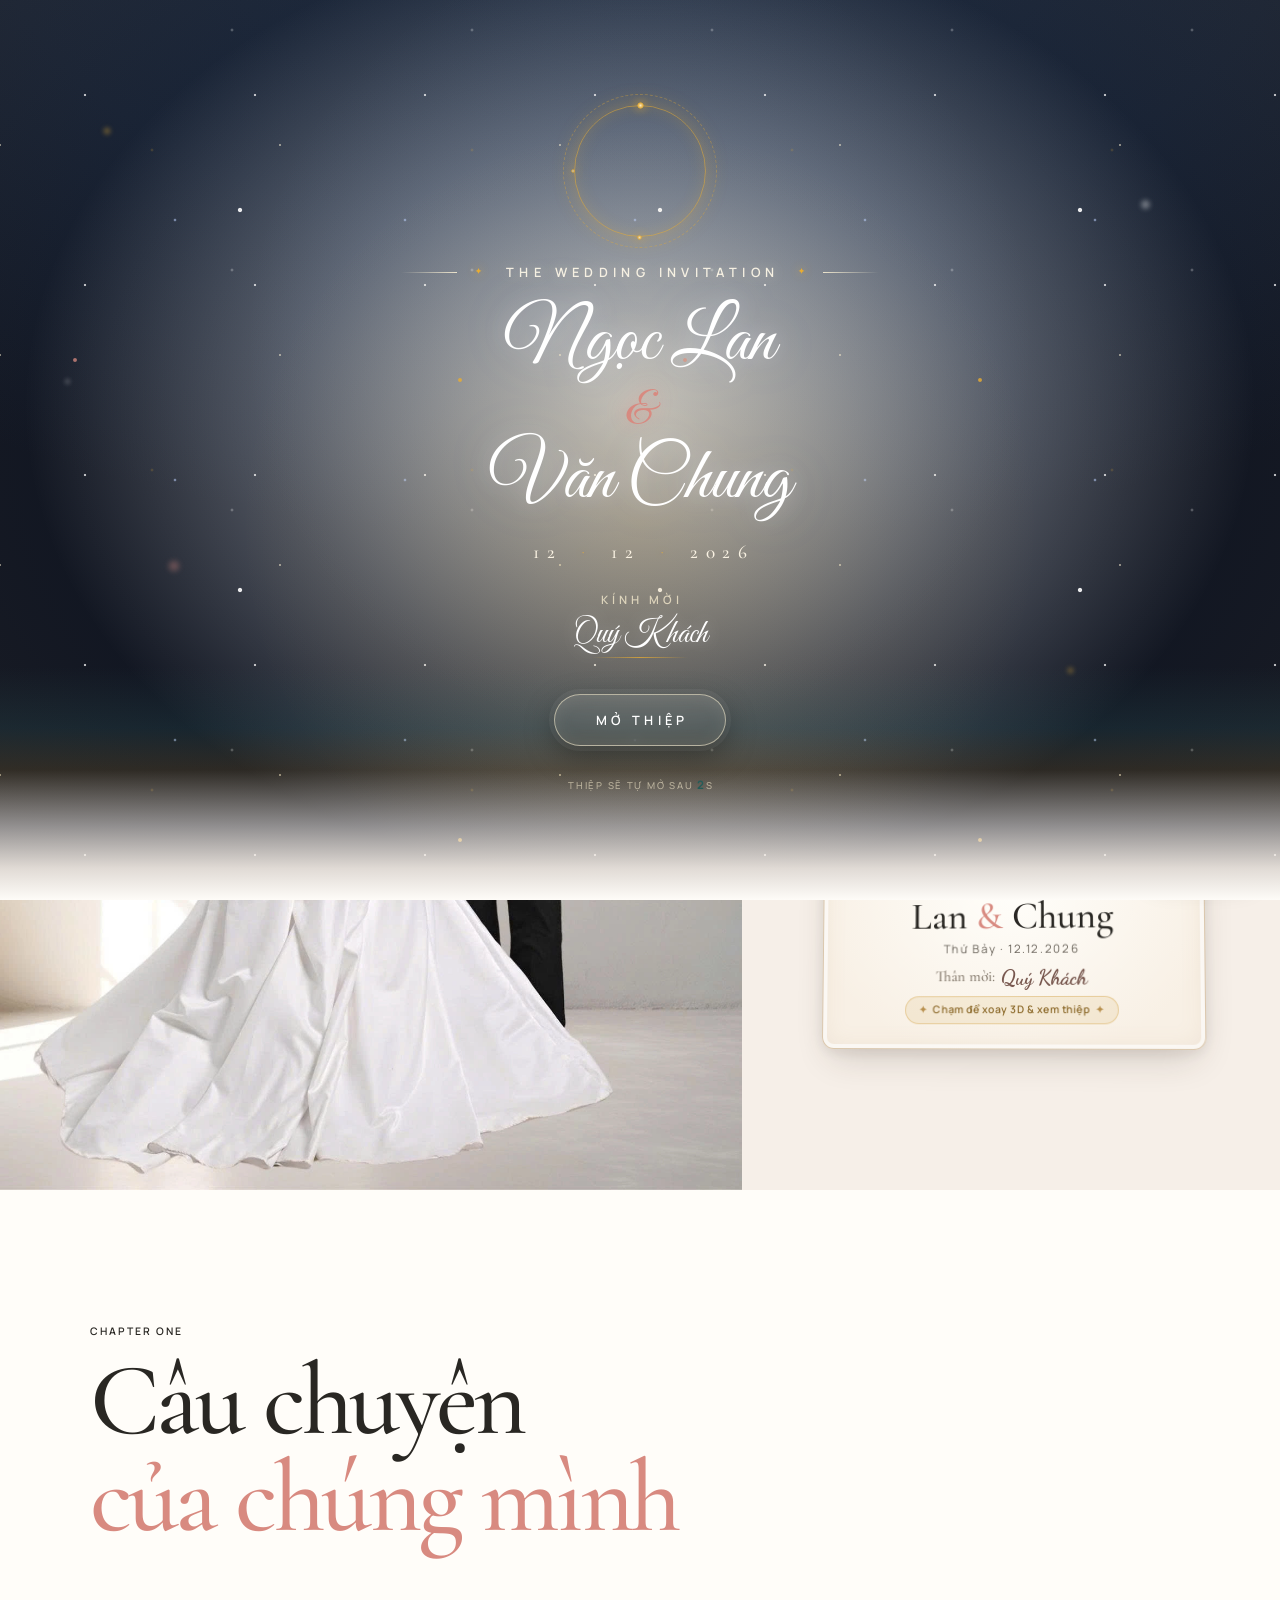
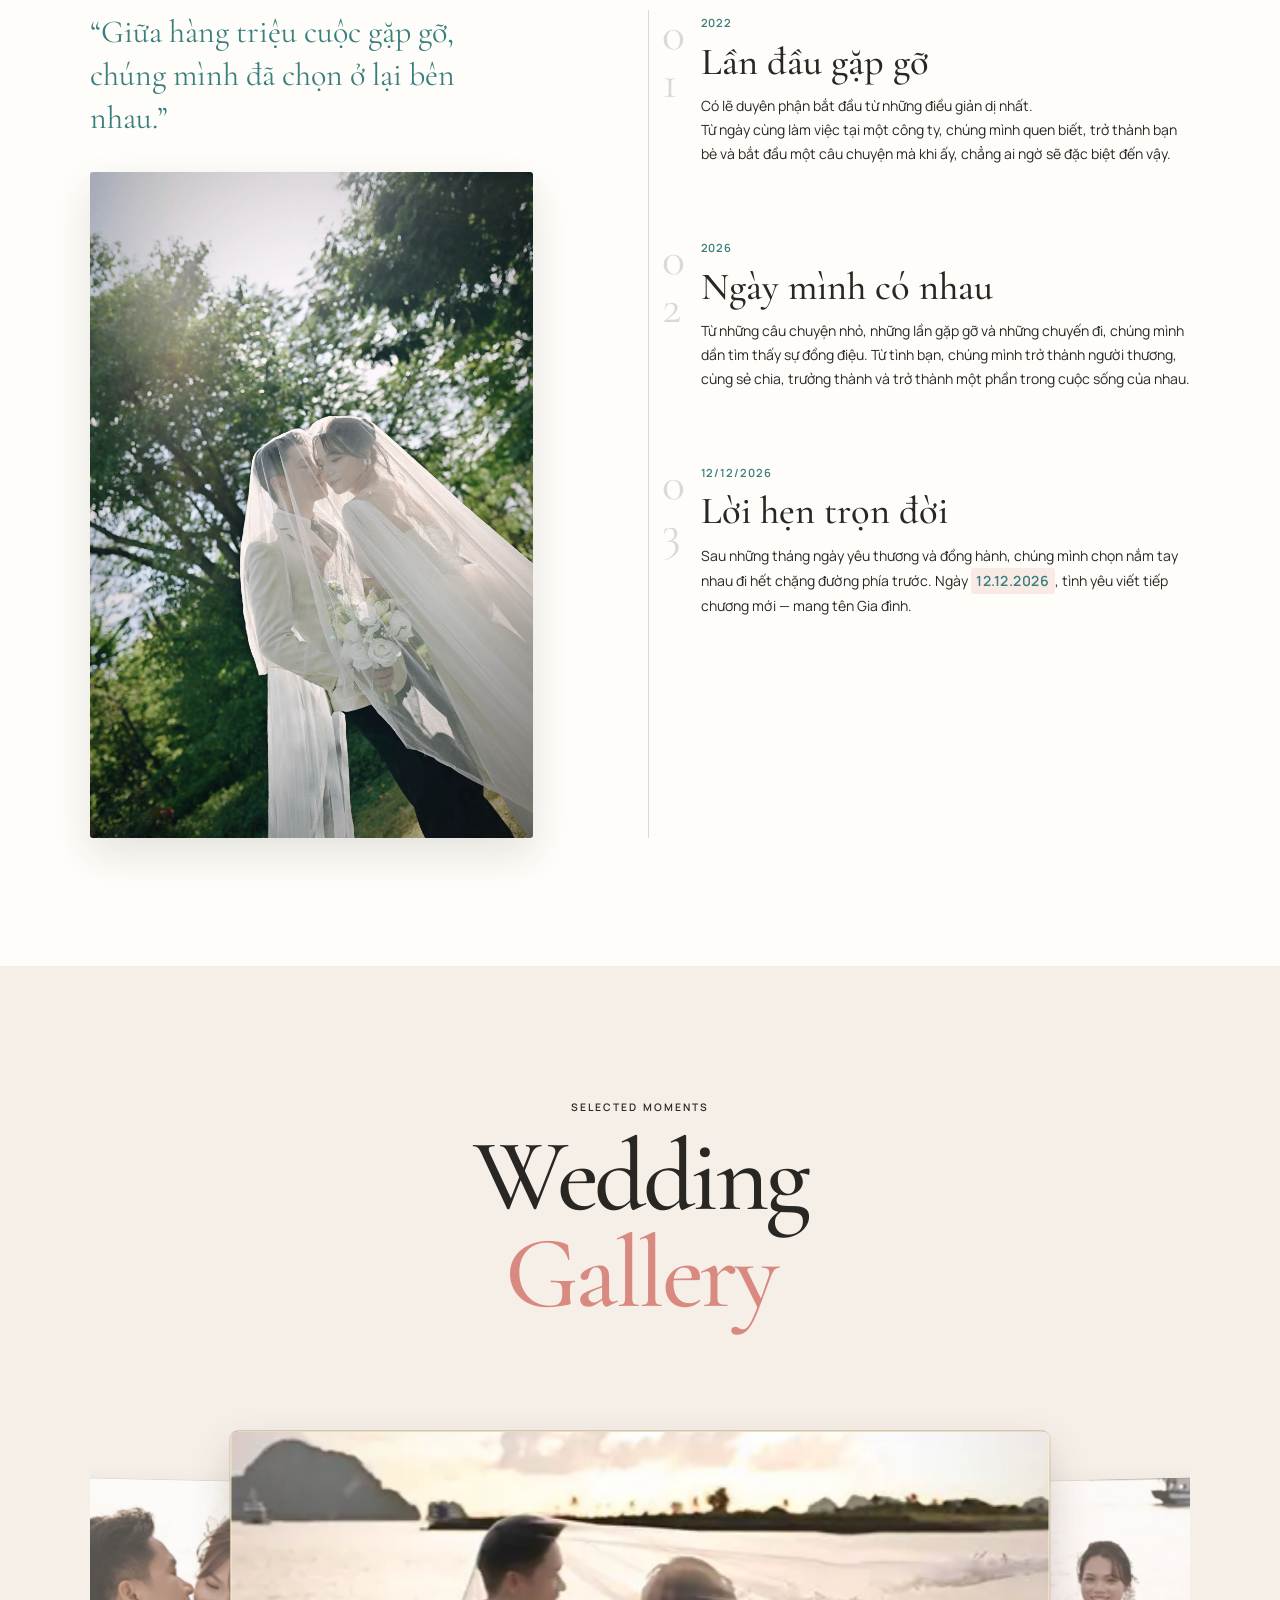
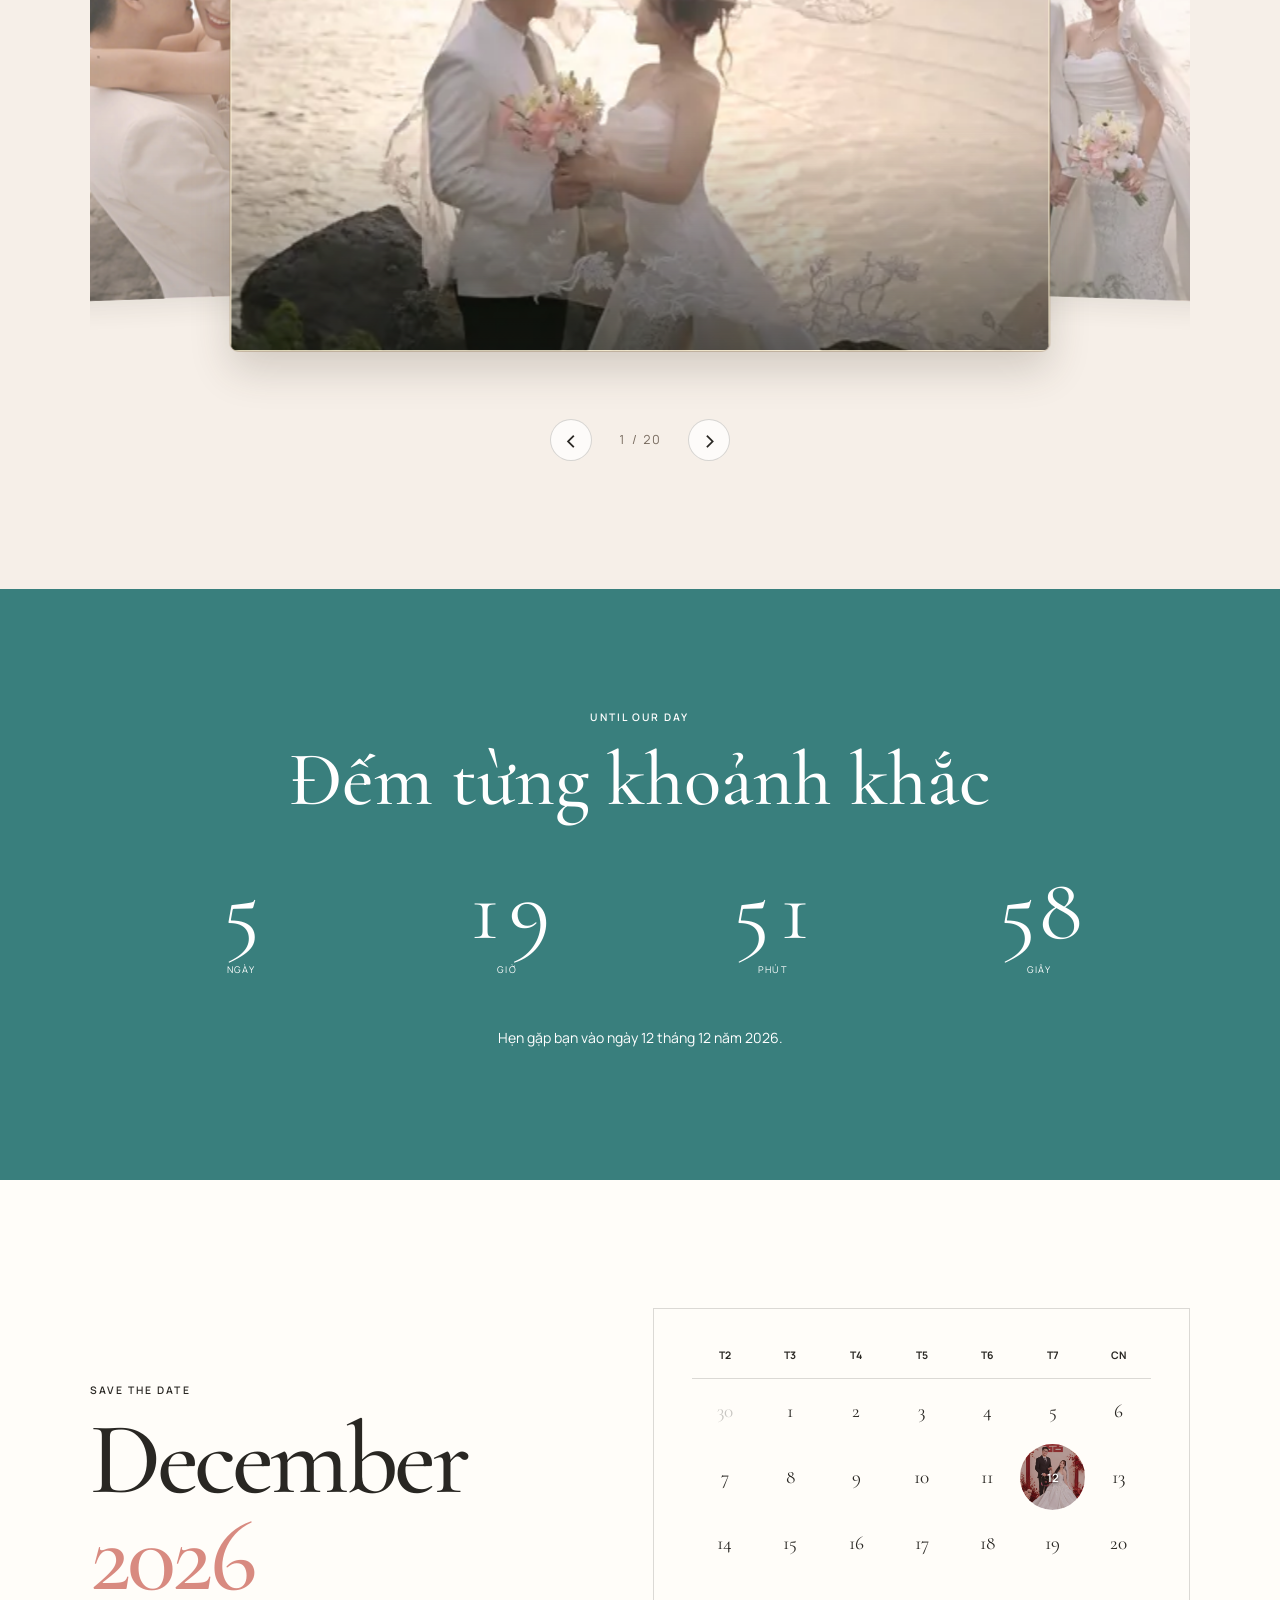
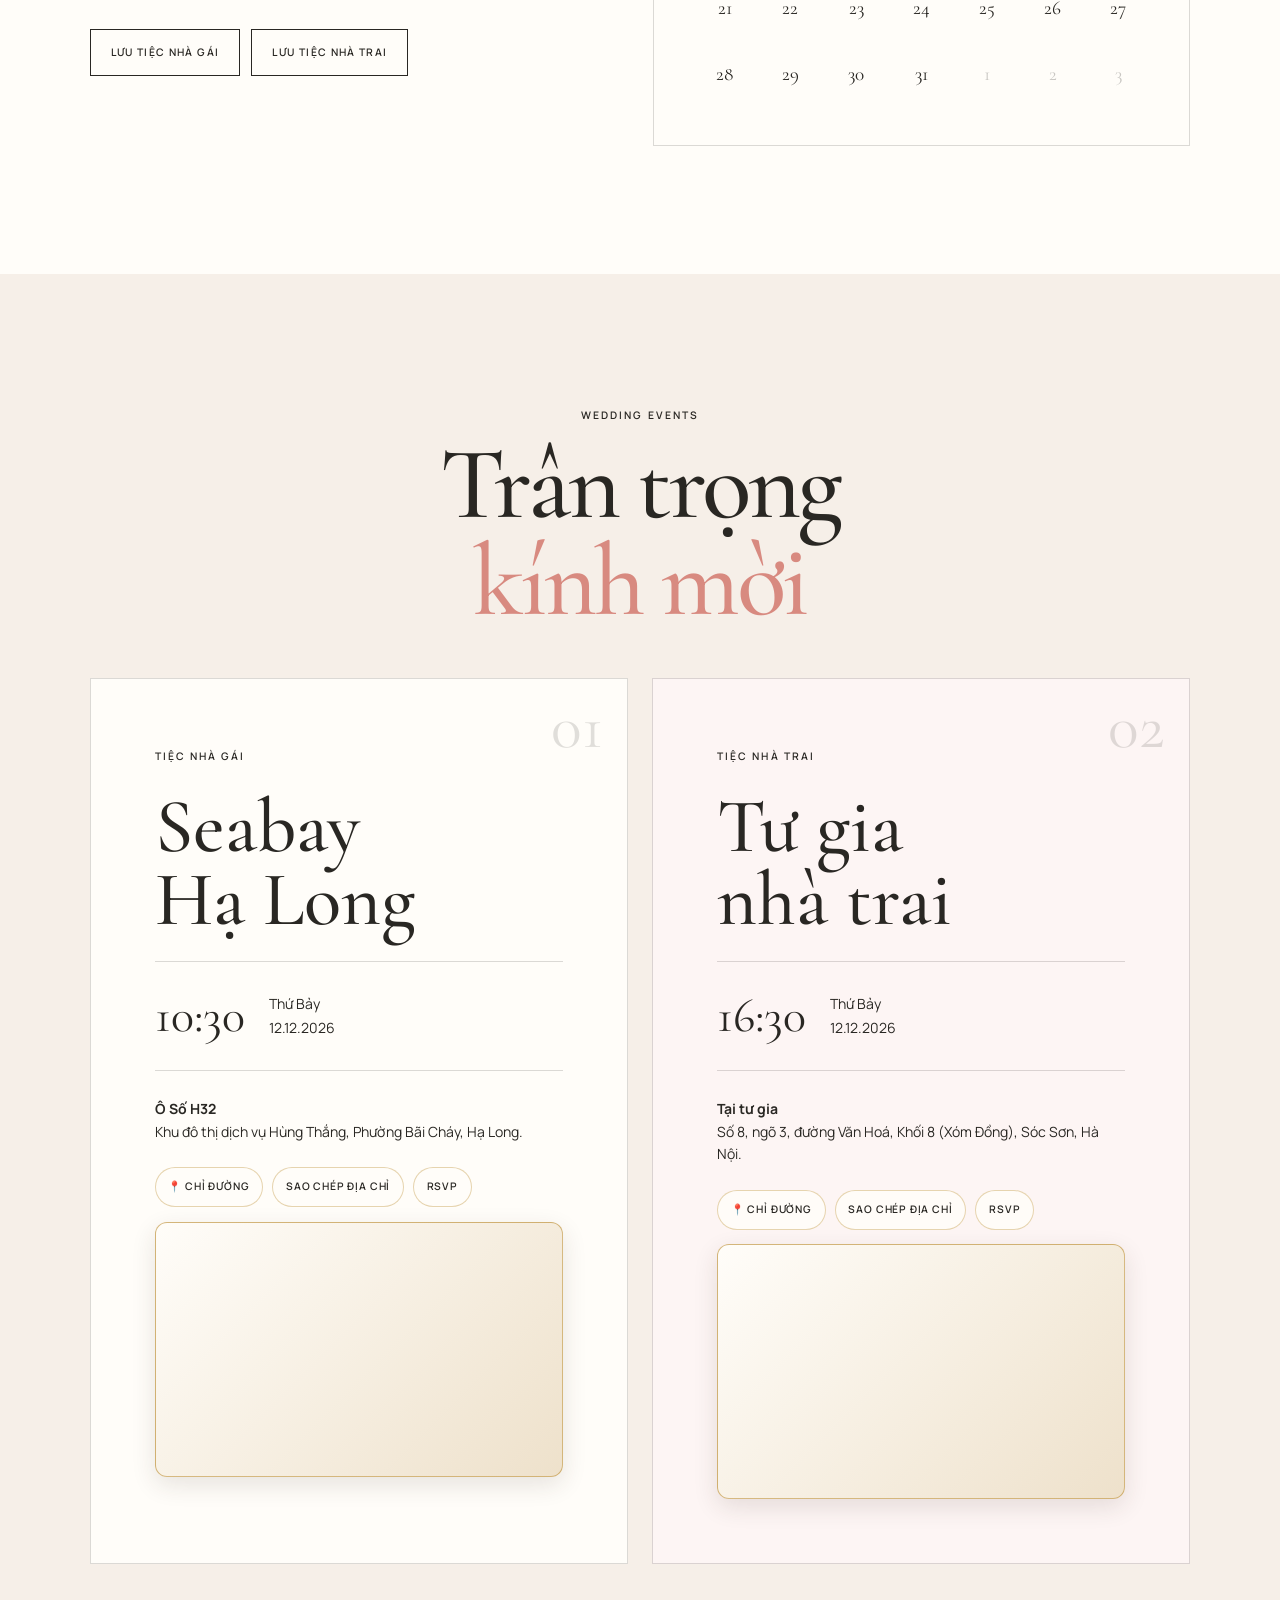
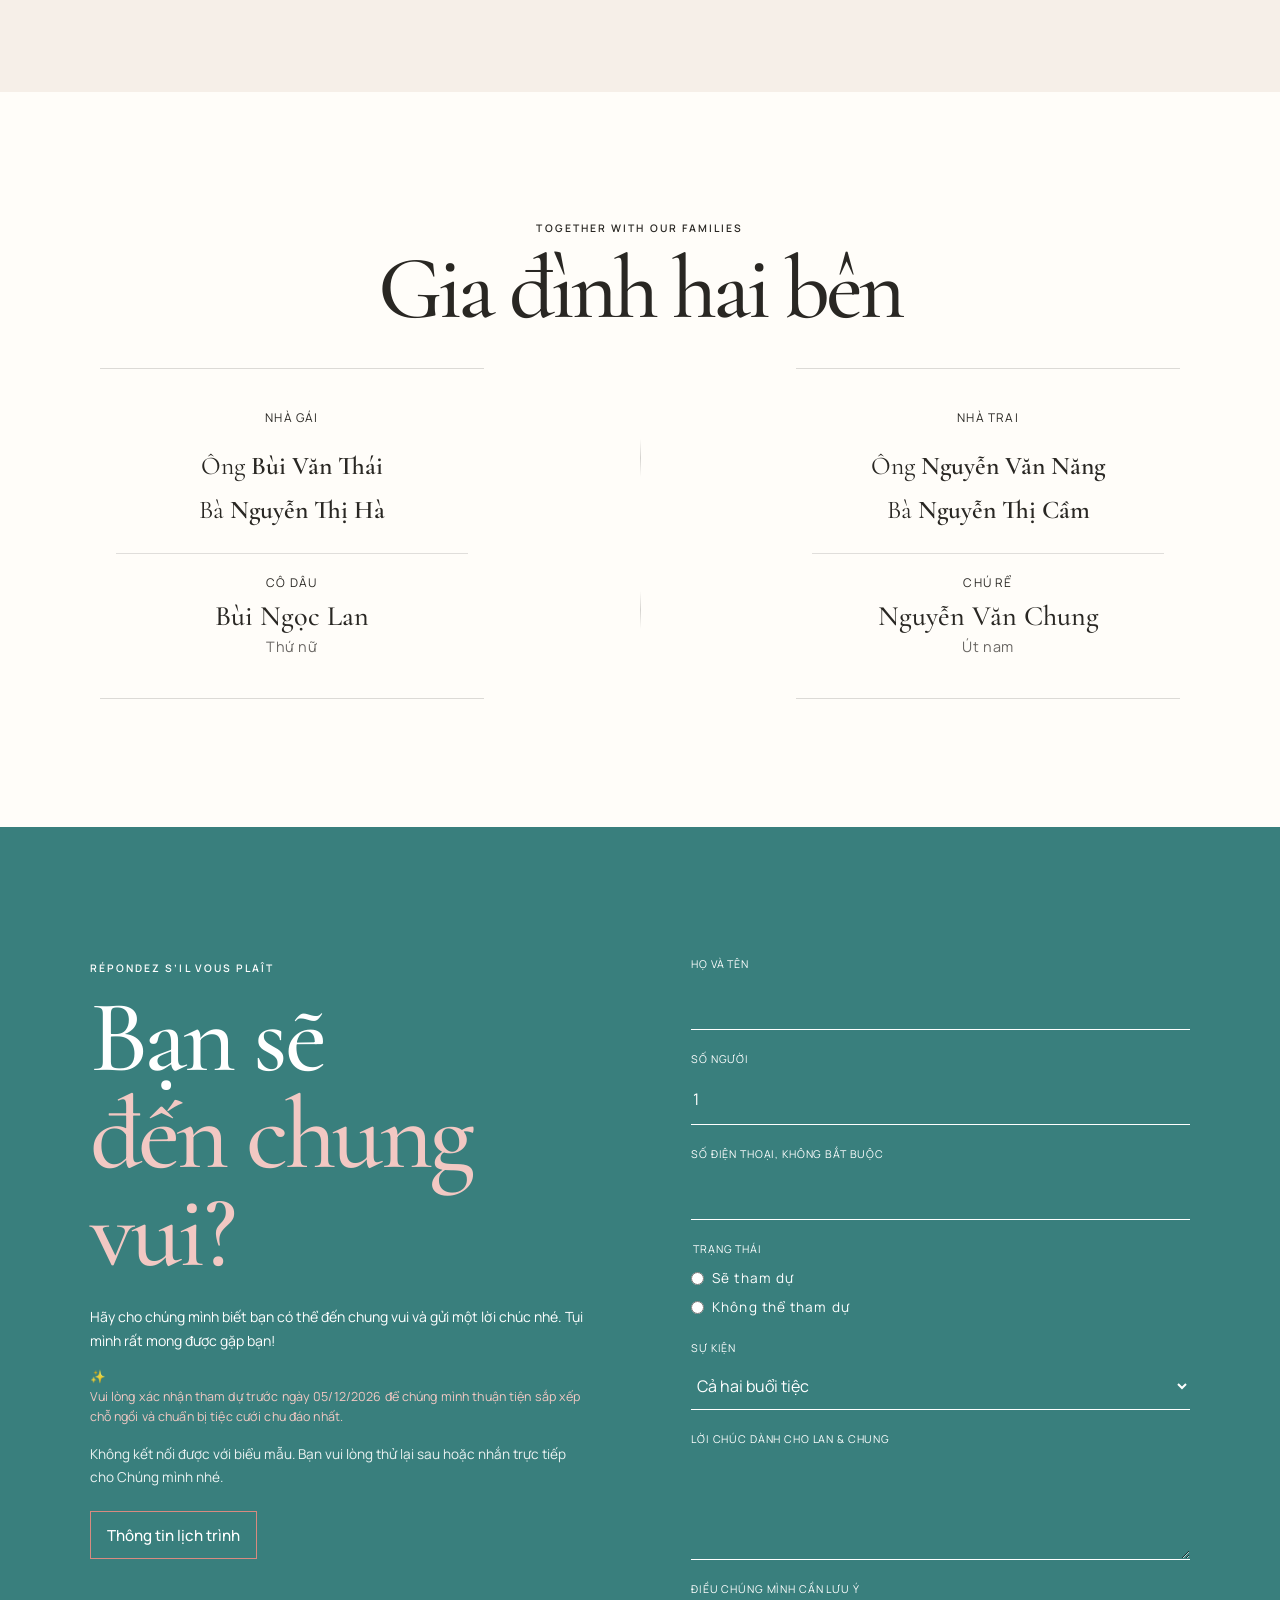
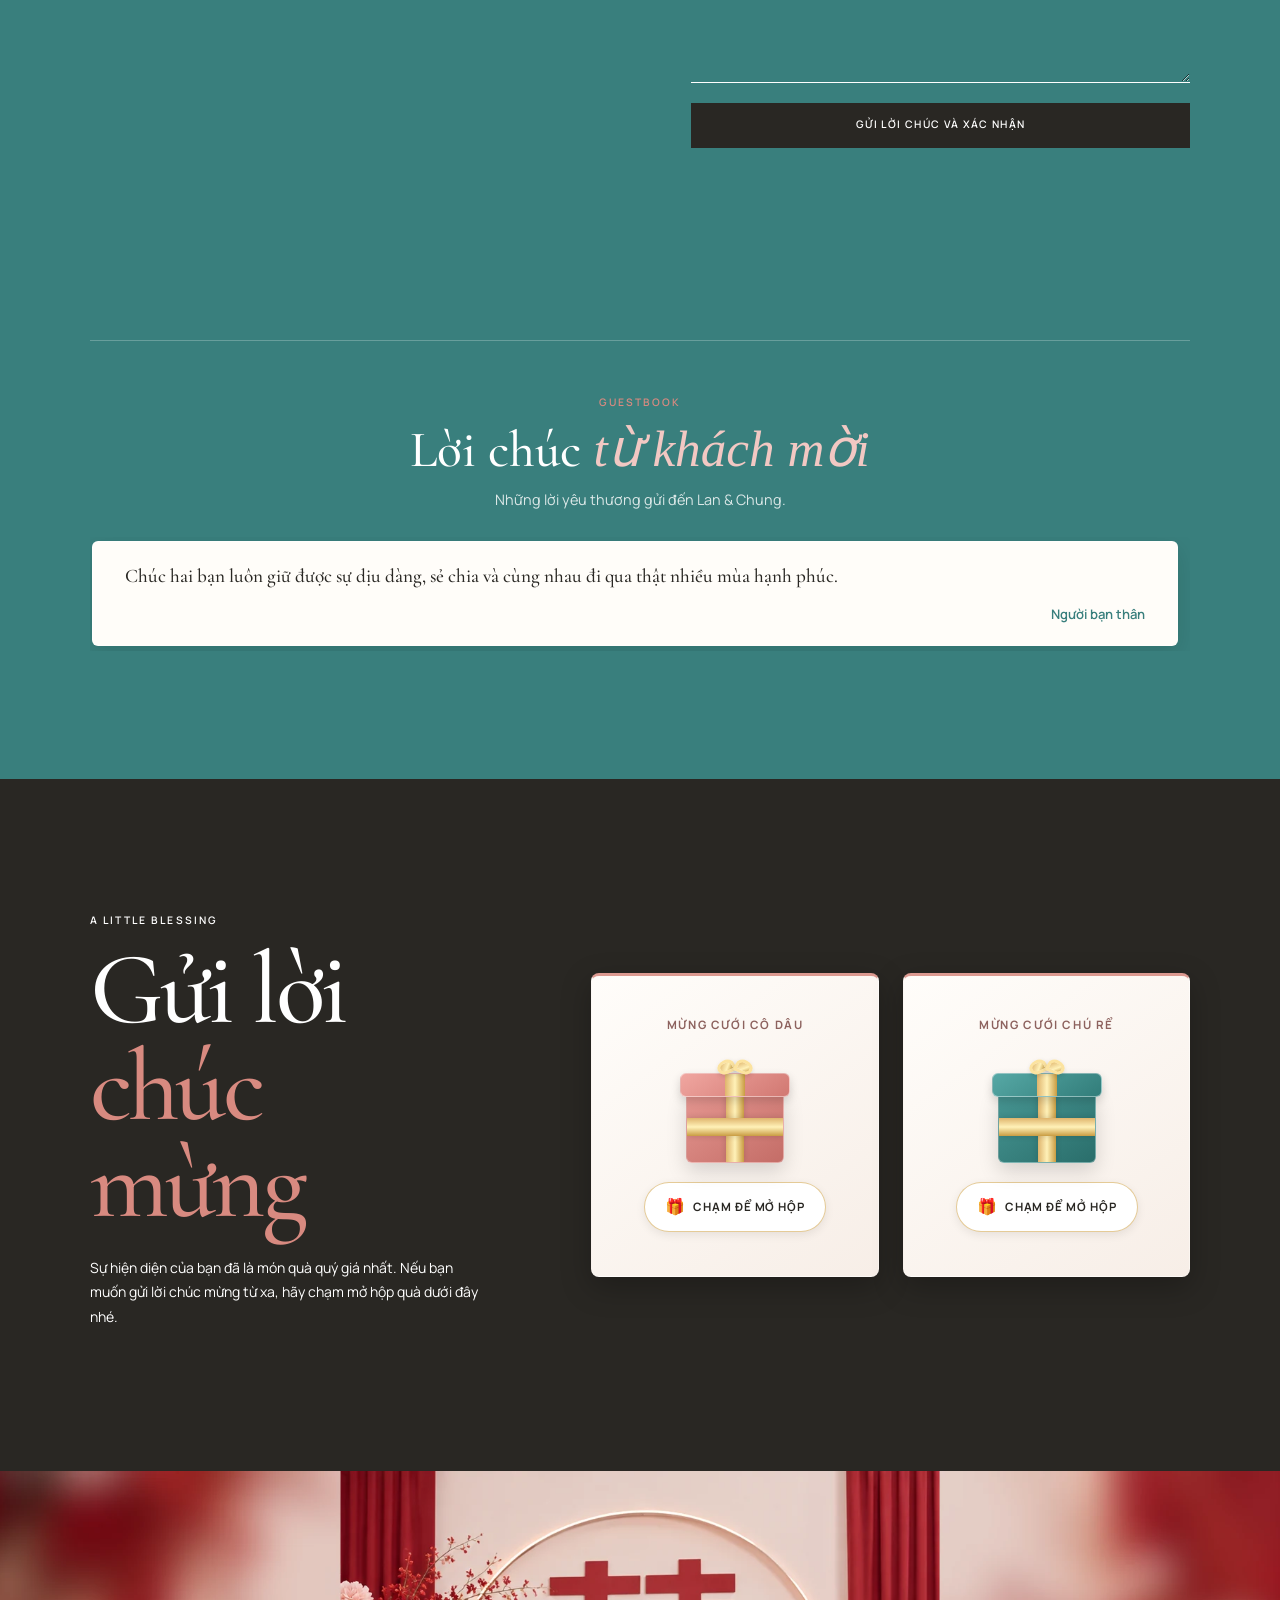
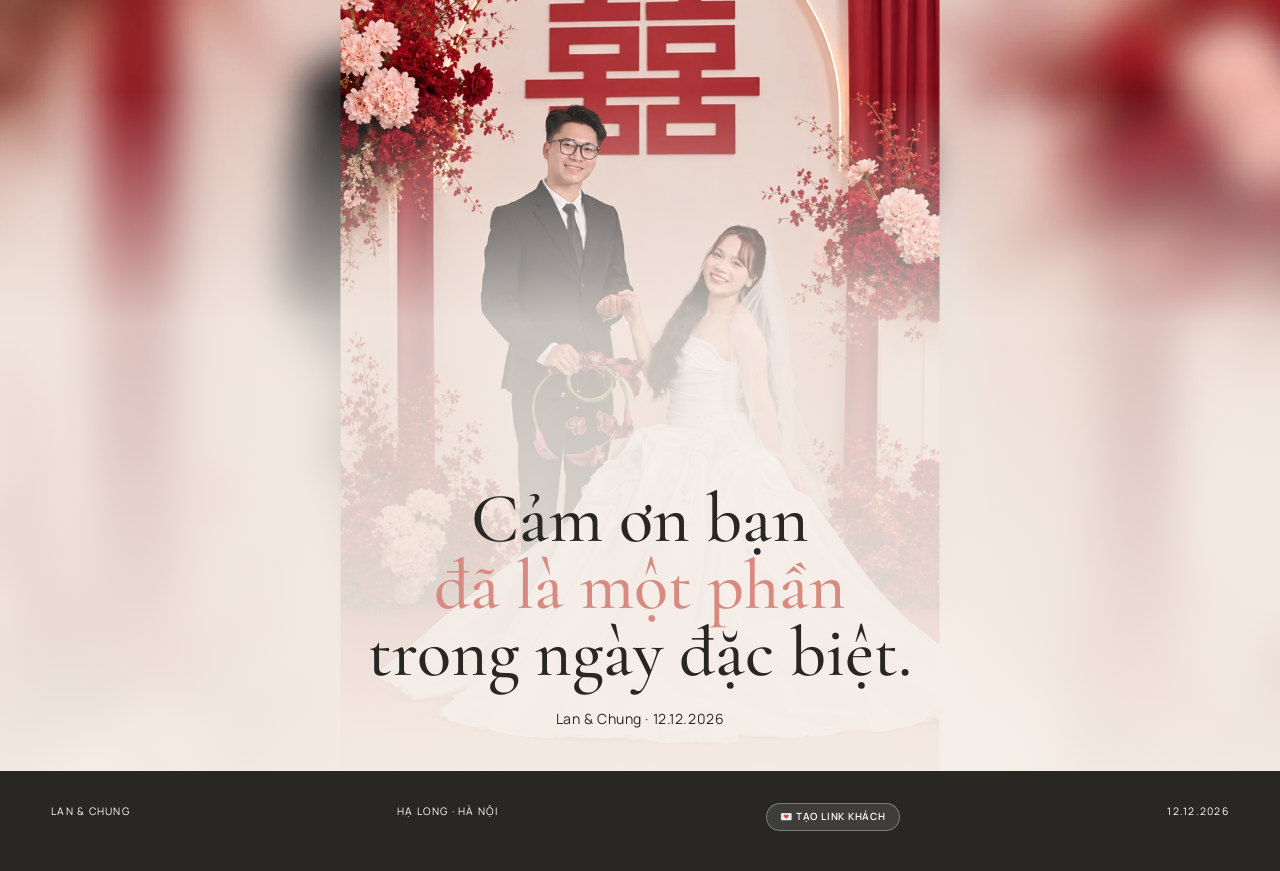
==== commit 0b297b6b: "commit" ====
--- a/index.html
+++ b/index.html
@@ -228,7 +228,7 @@
         </picture>
       </figure>
       <div class="hero-copy reveal">
-        <span class="eyebrow">The wedding edit · Volume 01</span>
+        <!-- <span class="eyebrow">The wedding edit · Volume 01</span> -->
         <h2>Lan <i>&</i><br/>Chung</h2>
         <div class="date">
           <span>Thứ Bảy</span>
@@ -281,14 +281,14 @@
         <div class="timeline">
           <article class="reveal">
             <b>01</b>
-            <time>Tháng 8/2022</time>
+            <time>2022</time>
             <h3>Lần đầu gặp gỡ</h3>
             <p>Có lẽ duyên phận bắt đầu từ những điều giản dị nhất.<br>
             Từ ngày cùng làm việc tại một công ty, chúng mình quen biết, trở thành bạn bè và bắt đầu một câu chuyện mà khi ấy, chẳng ai ngờ sẽ đặc biệt đến vậy.</p>
           </article>
           <article class="reveal">
             <b>02</b>
-            <time>Tháng 1/2026</time>
+            <time>2026</time>
             <h3>Ngày mình có nhau</h3>
             <p>Từ những câu chuyện nhỏ, những lần gặp gỡ và những chuyến đi, chúng mình dần tìm thấy sự đồng điệu. Từ tình bạn, chúng mình trở thành người thương, cùng sẻ chia, trưởng thành và trở thành một phần trong cuộc sống của nhau.</p>
           </article>
@@ -556,11 +556,11 @@
             <option value="Đi cùng xe đoàn về nhà trai">Đi cùng xe đoàn về nhà trai</option>
           </select>
         </label>
+        <label>Lời chúc dành cho Lan &amp; Chung
+          <textarea maxlength="500" name="wish" rows="3"></textarea>
+        </label>
         <label>Điều chúng mình cần lưu ý
           <textarea maxlength="500" name="message" rows="2"></textarea>
-        </label>
-        <label>Lời chúc dành cho Lan &amp; Chung (không bắt buộc)
-          <textarea maxlength="500" name="wish" rows="3"></textarea>
         </label>
         <button class="btn dark" type="submit">Gửi Lời chúc và xác nhận</button>
         <p id="rsvpStatus" role="status"></p>
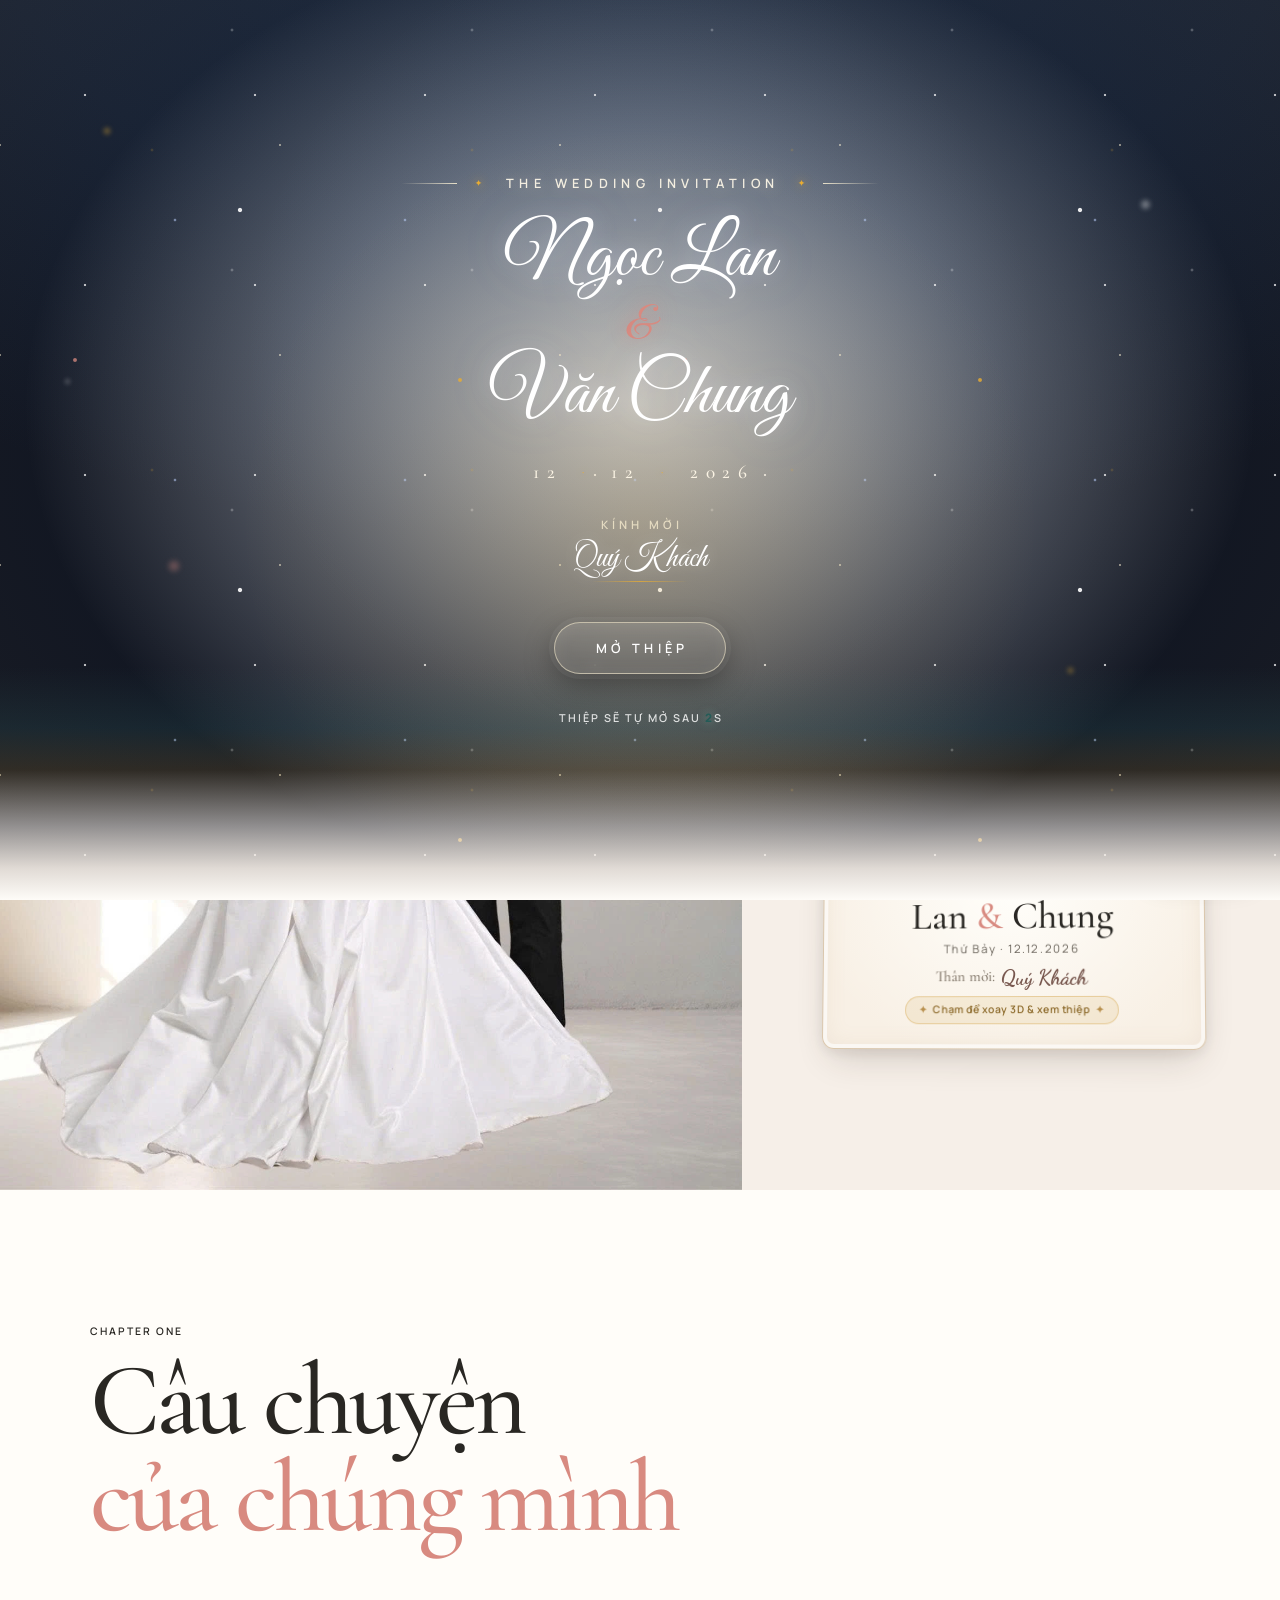
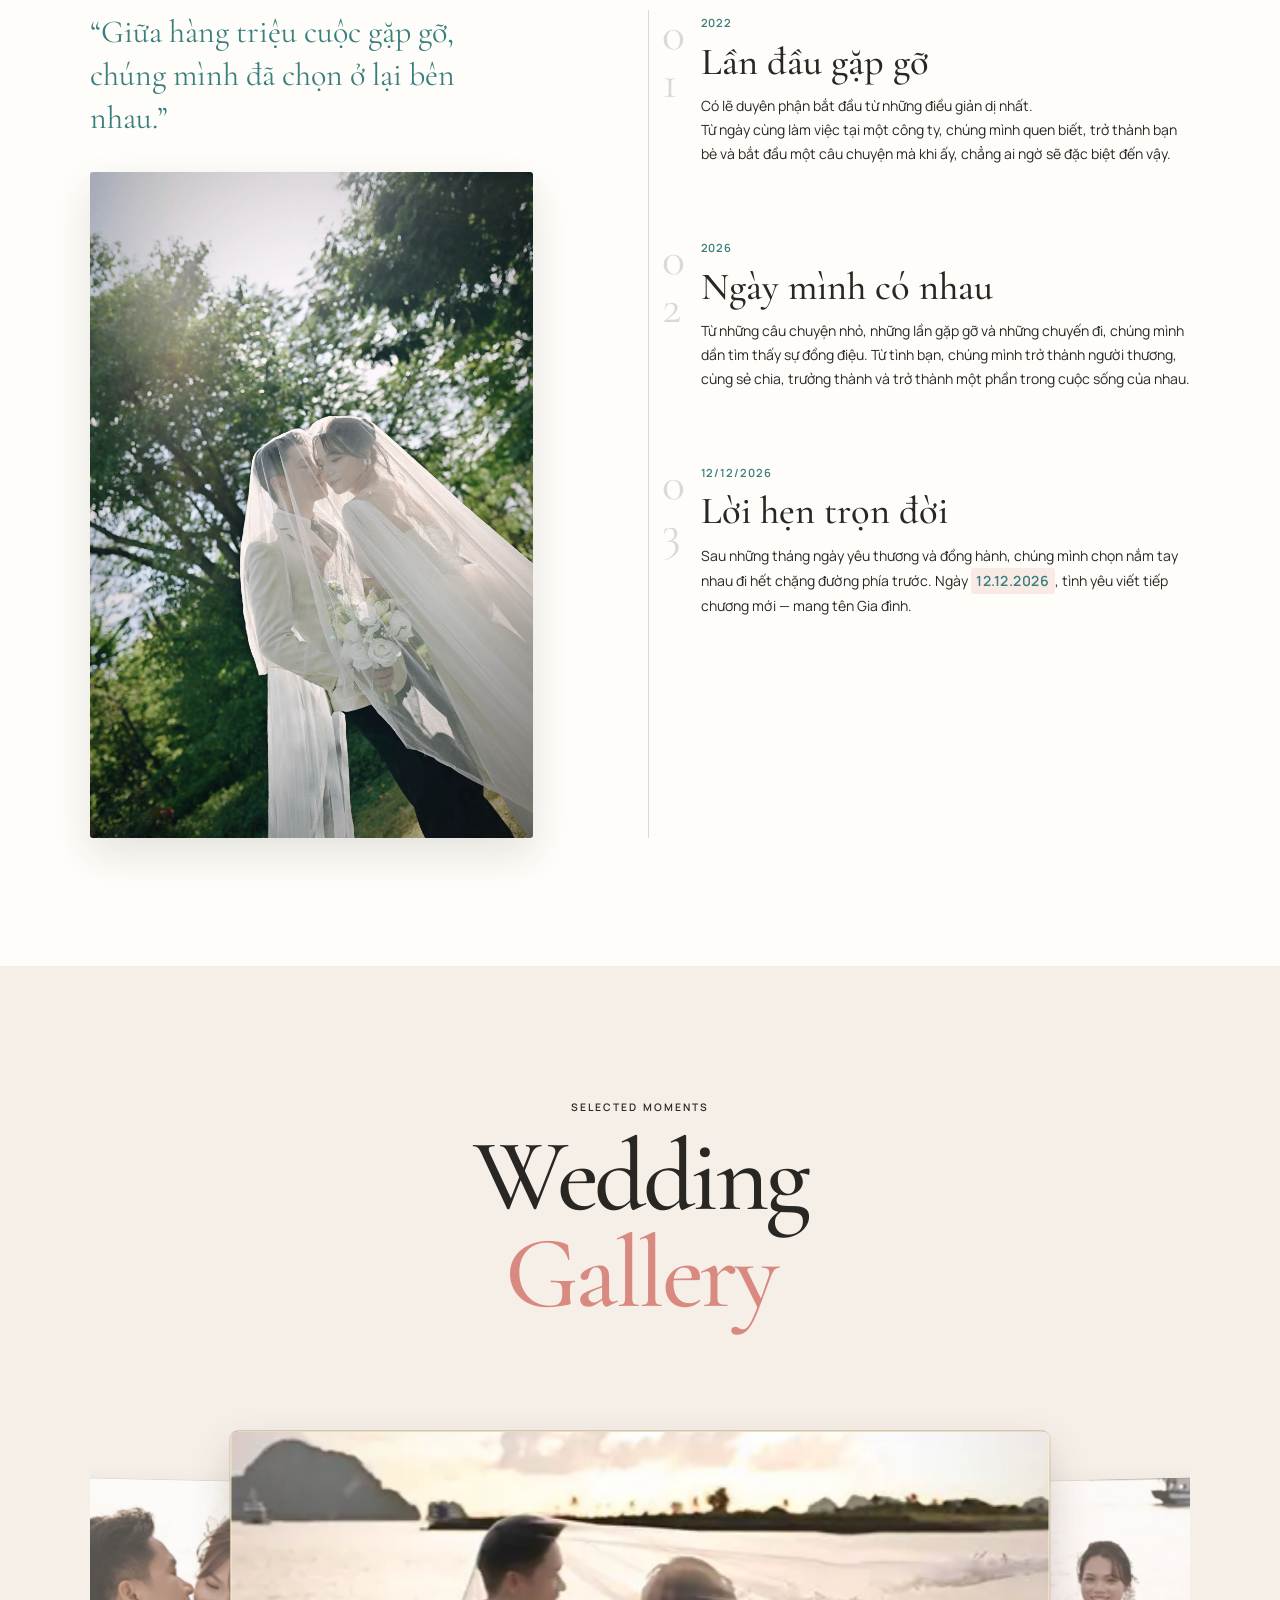
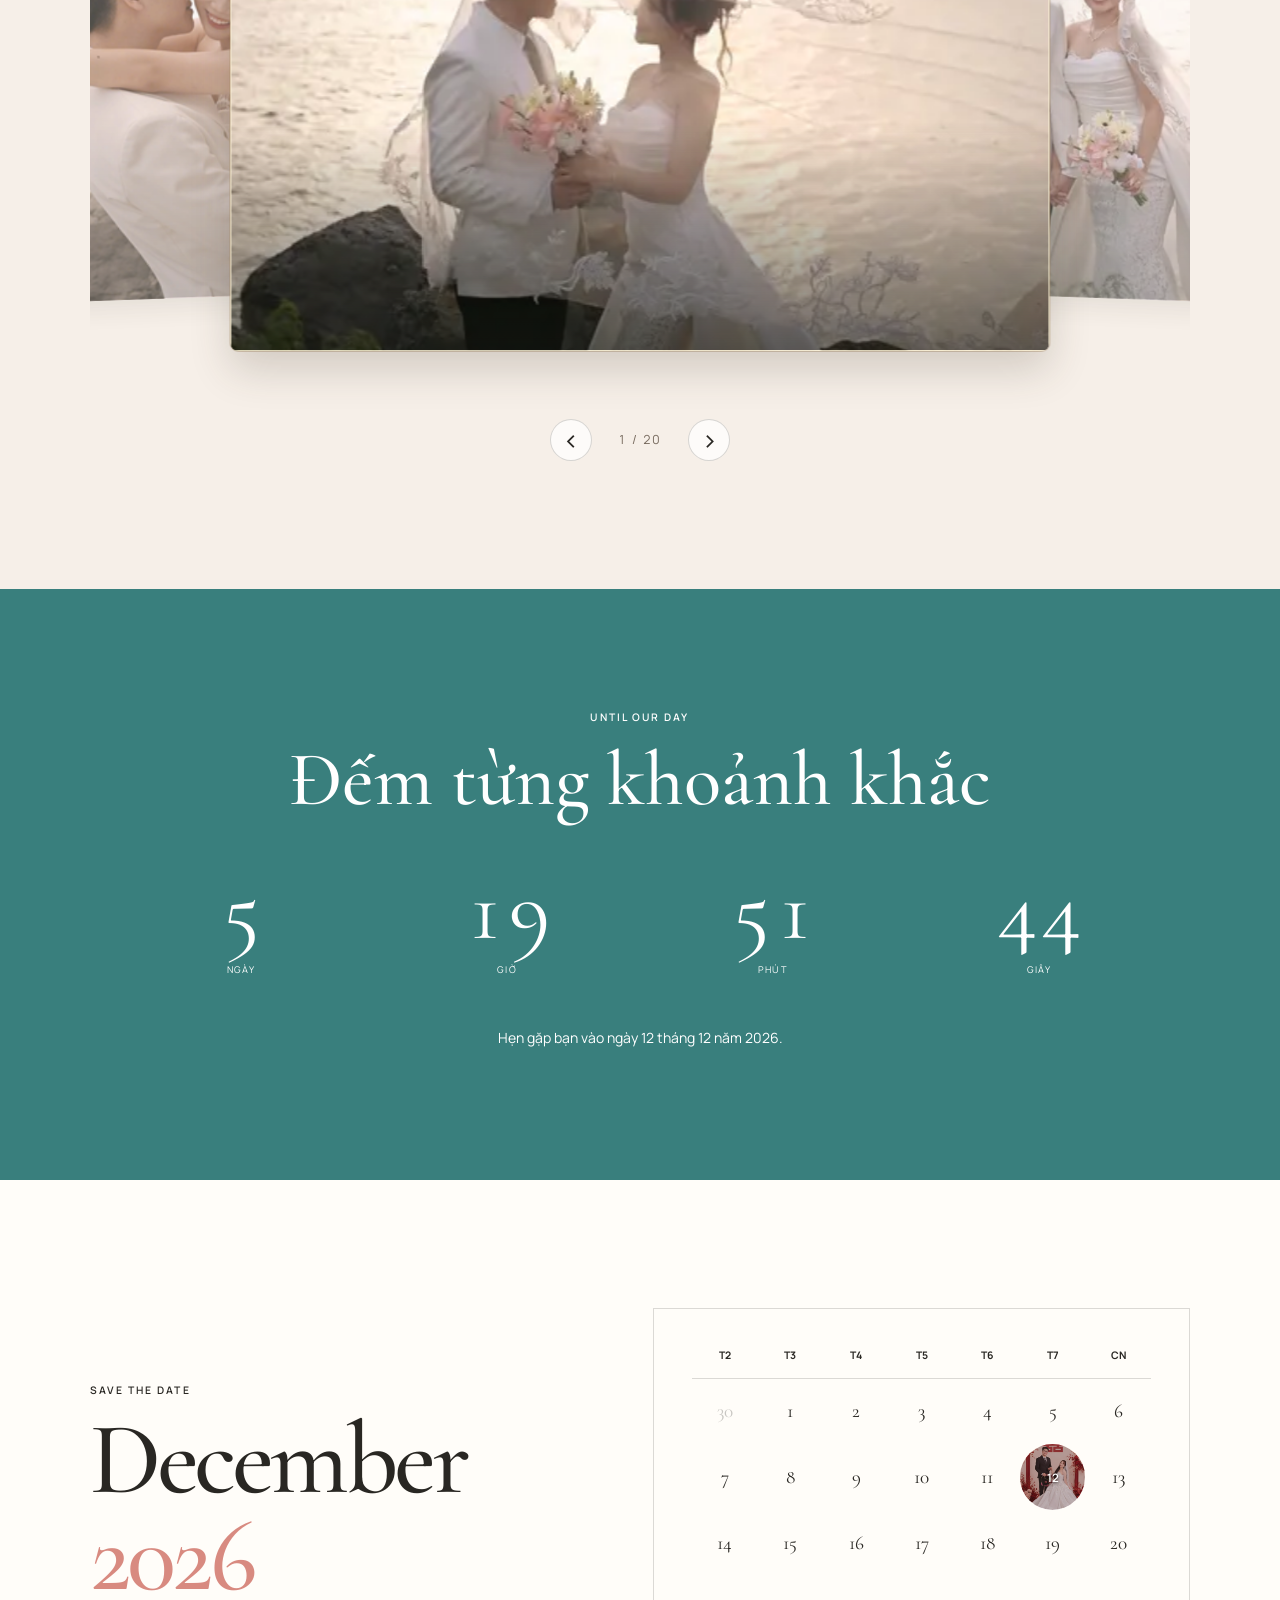
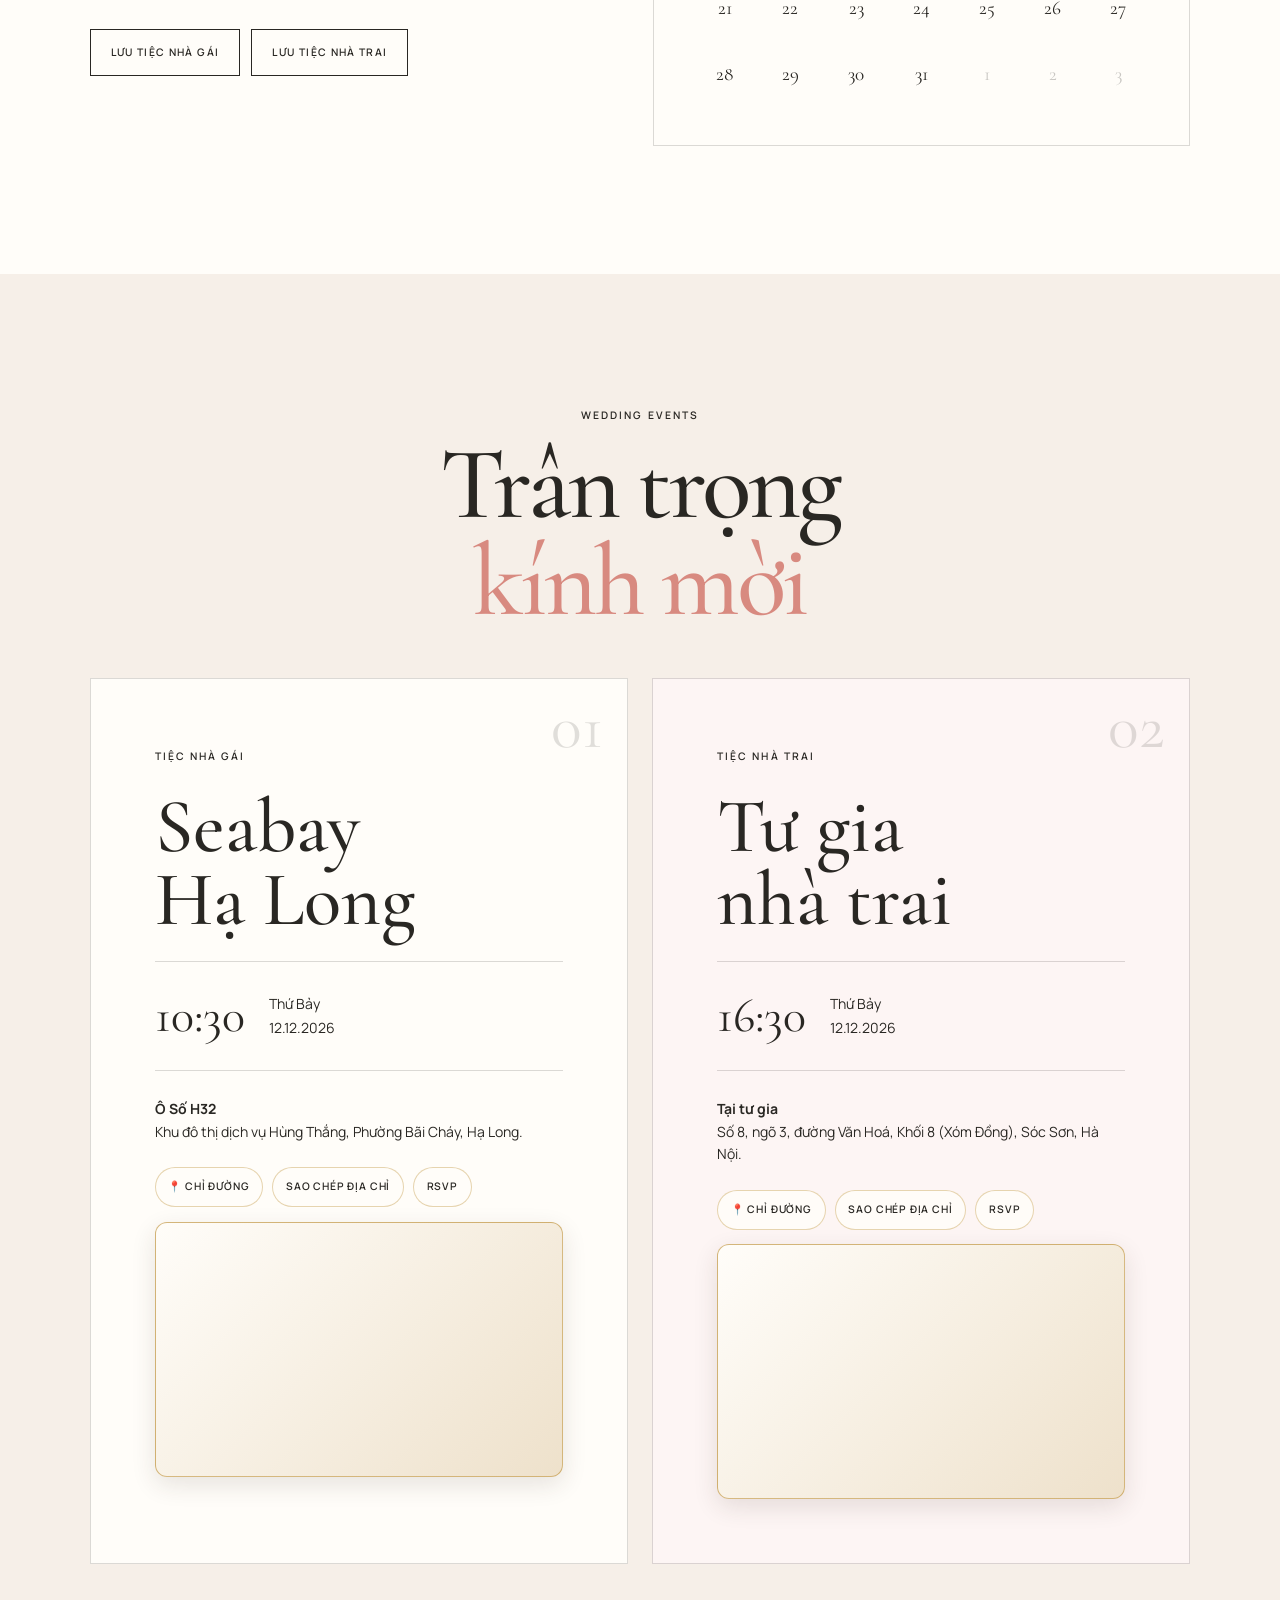
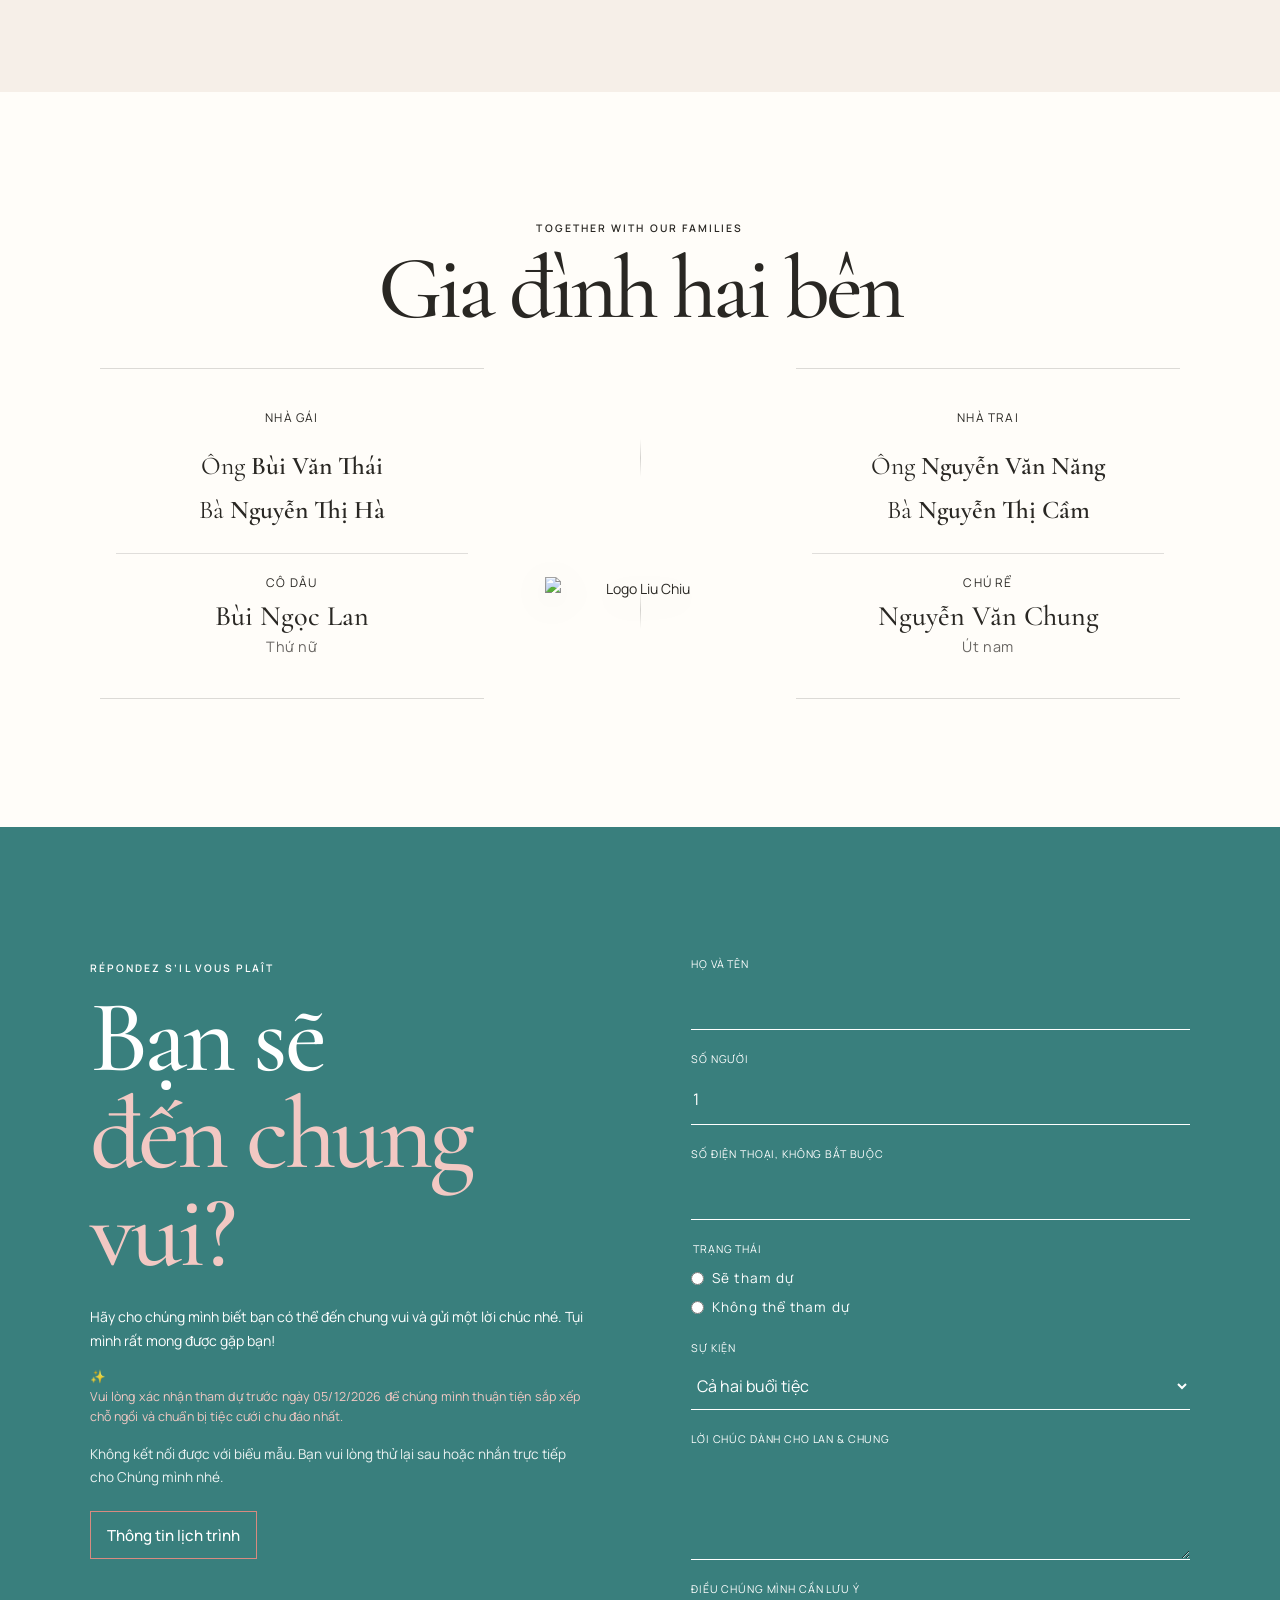
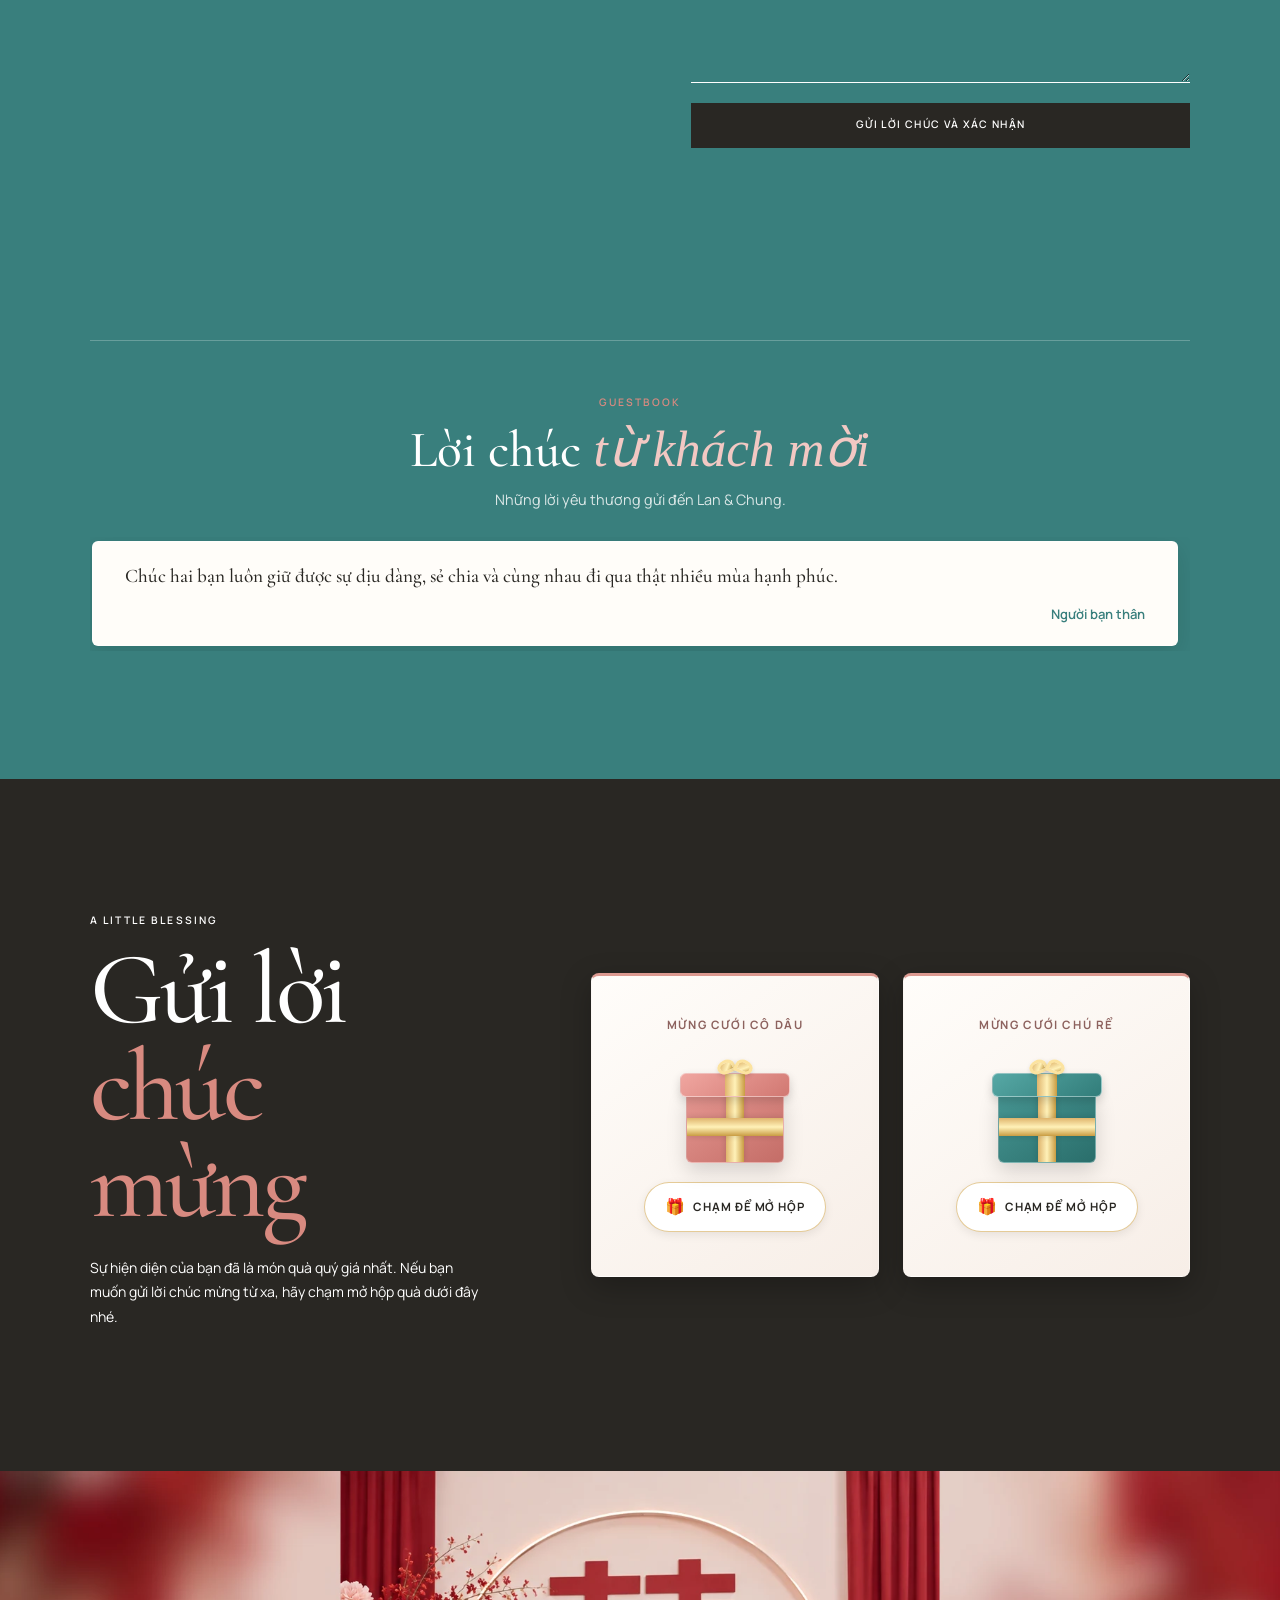
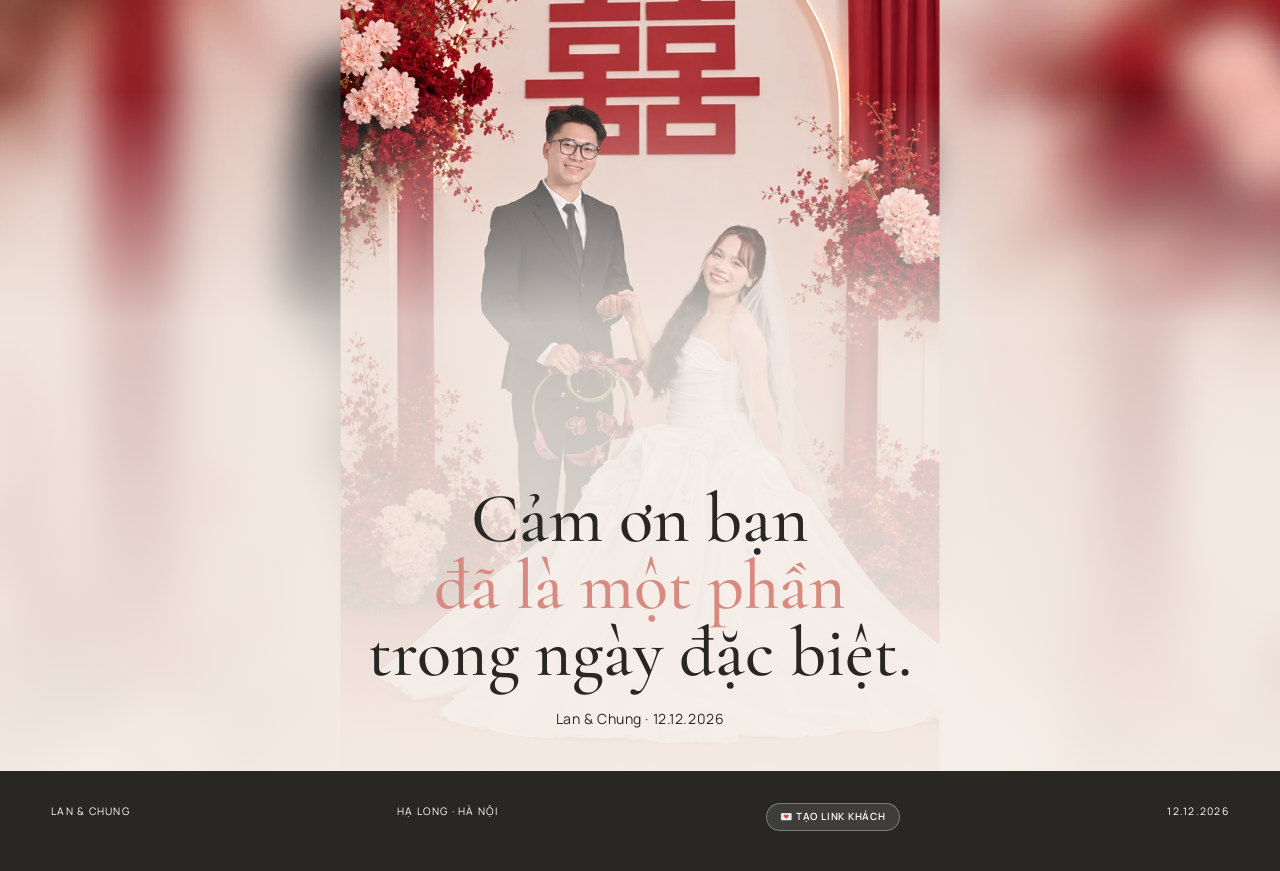
==== commit d0aca50b: "commit" ====
--- a/index.html
+++ b/index.html
@@ -86,17 +86,6 @@
     <div class="cover-transition" aria-hidden="true"></div>
 
     <div class="cover-content">
-      <!-- Logo Liu Chiu trong vòng tròn vàng phát sáng + bụi vàng bay quỹ đạo -->
-      <div class="cover-logo-wrap" aria-hidden="true">
-        <span class="orbit-dot"></span>
-        <span class="orbit-dot"></span>
-        <span class="orbit-dot"></span>
-        <picture>
-          <source media="(min-width: 768px)" srcset="assets/images/logo_liu_chiu_tablet.webp" />
-          <img alt="Logo Liu Chiu" class="cover-logo" src="assets/images/logo_liu_chiu_mobile.webp" />
-        </picture>
-      </div>
-
       <span class="cover-eyebrow"><i>✦</i> The Wedding Invitation <i>✦</i></span>
 
       <h1 class="cover-names">
@@ -628,9 +617,9 @@
           <!-- Nội dung mã QR (Xuất hiện khi mở hộp quà) -->
           <div class="gift-content" id="giftContentBride" hidden>
             <div class="qr-frame">
-              <img alt="Mã QR chuyển khoản Techcombank cho cô dâu" class="qr" height="240" loading="lazy" src="assets/images/QR-co-dau.webp" width="240"/>
-            </div>
-            <button class="btn outline save-qr" data-qr-src="assets/images/QR-co-dau.webp" data-qr-name="QR-Bui-Ngoc-Lan" type="button">Lưu mã QR</button>
+              <img alt="Mã QR chuyển khoản Techcombank cho cô dâu" class="qr" height="240" loading="lazy" src="assets/images/QR-co-dau.jpg" width="240"/>
+            </div>
+            <button class="btn outline save-qr" data-qr-src="assets/images/QR-co-dau.jpg" data-qr-name="QR-Bui-Ngoc-Lan" type="button">Lưu mã QR</button>
             <button class="gift-close-btn" type="button" data-close-target="giftBrideCard">Thu gọn hộp quà ✕</button>
           </div>
         </article>
@@ -661,9 +650,9 @@
           <!-- Nội dung mã QR (Xuất hiện khi mở hộp quà) -->
           <div class="gift-content" id="giftContentGroom" hidden>
             <div class="qr-frame">
-              <img alt="Mã QR chuyển khoản Techcombank cho chú rể" class="qr" height="240" loading="lazy" src="assets/images/QR-chu-re.webp" width="240"/>
-            </div>
-            <button class="btn outline save-qr" data-qr-src="assets/images/QR-chu-re.webp" data-qr-name="QR-Nguyen-Van-Chung" type="button">Lưu mã QR</button>
+              <img alt="Mã QR chuyển khoản Techcombank cho chú rể" class="qr" height="240" loading="lazy" src="assets/images/QR-chu-re.jpg" width="240"/>
+            </div>
+            <button class="btn outline save-qr" data-qr-src="assets/images/QR-chu-re.jpg" data-qr-name="QR-Nguyen-Van-Chung" type="button">Lưu mã QR</button>
             <button class="gift-close-btn" type="button" data-close-target="giftGroomCard">Thu gọn hộp quà ✕</button>
           </div>
         </article>
--- a/style.css
+++ b/style.css
@@ -5777,96 +5777,10 @@
   display: flex;
   flex-direction: column;
   align-items: center;
+  justify-content: center;
   text-align: center;
-  gap: clamp(0.75rem, 2vh, 1.15rem);
+  gap: clamp(0.9rem, 2.6vh, 1.4rem);
   color: var(--paper);
-}
-
-/* --- LOGO LIU CHIU trong vòng tròn vàng phát sáng --- */
-.cover-logo-wrap {
-  position: relative;
-  display: grid;
-  place-items: center;
-  width: clamp(108px, 26vw, 132px);
-  aspect-ratio: 1;
-  margin-bottom: 0.35rem;
-  animation: coverRiseIn 1.1s cubic-bezier(0.2, 0.8, 0.2, 1) 0.1s both;
-}
-
-.cover-logo-wrap::before,
-.cover-logo-wrap::after {
-  content: "";
-  position: absolute;
-  inset: 0;
-  border-radius: 50%;
-  pointer-events: none;
-}
-
-.cover-logo-wrap::before {
-  border: 1px solid rgba(233, 173, 50, 0.55);
-  box-shadow:
-    0 0 22px rgba(233, 173, 50, 0.28),
-    inset 0 0 16px rgba(233, 173, 50, 0.16);
-  animation: haloPulse 3.6s ease-in-out infinite;
-}
-
-.cover-logo-wrap::after {
-  inset: -11px;
-  border: 1px dashed rgba(233, 173, 50, 0.35);
-  animation: haloSpin 26s linear infinite;
-}
-
-@keyframes haloPulse {
-  0%, 100% { box-shadow: 0 0 18px rgba(233,173,50,0.22), inset 0 0 14px rgba(233,173,50,0.14); }
-  50%      { box-shadow: 0 0 34px rgba(233,173,50,0.42), inset 0 0 20px rgba(233,173,50,0.22); }
-}
-
-@keyframes haloSpin {
-  to { transform: rotate(360deg); }
-}
-
-/* 3 chấm bụi vàng bay theo quỹ đạo tròn quanh logo */
-.orbit-dot {
-  position: absolute;
-  inset: 0;
-  border-radius: 50%;
-  pointer-events: none;
-  animation: haloSpin linear infinite;
-}
-
-.orbit-dot::before {
-  content: "";
-  position: absolute;
-  top: -3px;
-  left: 50%;
-  width: 6px; height: 6px;
-  margin-left: -3px;
-  border-radius: 50%;
-  background: radial-gradient(circle, #ffe9b8 0%, rgba(233,173,50,0.9) 55%, rgba(233,173,50,0) 75%);
-  box-shadow: 0 0 10px rgba(233, 173, 50, 0.9);
-}
-
-.orbit-dot:nth-child(1) { animation-duration: 7s; }
-.orbit-dot:nth-child(1)::before { width: 7px; height: 7px; }
-.orbit-dot:nth-child(2) { animation-duration: 11s; animation-direction: reverse; }
-.orbit-dot:nth-child(2)::before { top: auto; bottom: -3px; width: 5px; height: 5px; opacity: 0.85; }
-.orbit-dot:nth-child(3) { animation-duration: 17s; }
-.orbit-dot:nth-child(3)::before { width: 4px; height: 4px; opacity: 0.7; top: 50%; left: -3px; margin-left: 0; margin-top: -2px; }
-
-/* Logo căn chính giữa + hiệu ứng thở nhẹ */
-.cover-logo {
-  position: absolute;
-  top: 50%;
-  left: 50%;
-  width: 74%;
-  height: auto;
-  transform: translate(-50%, -50%);
-  animation: logoBreathe 4.2s ease-in-out infinite;
-}
-
-@keyframes logoBreathe {
-  0%, 100% { transform: translate(-50%, -50%) scale(1); filter: drop-shadow(0 0 8px rgba(255,244,214,0.3)); }
-  50%      { transform: translate(-50%, -50%) scale(1.05); filter: drop-shadow(0 0 16px rgba(255,244,214,0.55)); }
 }
 
 /* --- Eyebrow "The Wedding Invitation" --- */
@@ -6065,12 +5979,12 @@
 .auto-open-note {
   margin: 0.7rem 0 0;
   min-height: 1.2em;
-  font-size: 0.6rem;
-  font-weight: 500;
+  font-size: 0.68rem;
+  font-weight: 600;
   letter-spacing: 0.18em;
   text-indent: 0.18em;
   text-transform: uppercase;
-  color: rgba(255, 244, 214, 0.55);
+  color: rgba(255, 255, 255, 0.82);
   opacity: 0;
   transition: opacity 0.5s ease;
   pointer-events: none;
@@ -6080,8 +5994,9 @@
 .auto-open-note.is-visible { opacity: 1; }
 
 .auto-open-note b {
-  color: var(--gold);
-  font-weight: 700;
+  color: #7be0c3;
+  font-weight: 800;
+  text-shadow: 0 0 10px rgba(123, 224, 195, 0.55);
 }
 
 /* ============ HIỆU ỨNG MỞ THIỆP ============ */
@@ -6114,7 +6029,6 @@
 /* ============ RESPONSIVE & GIẢM CHUYỂN ĐỘNG ============ */
 @media (max-height: 700px) {
   .cover-content { gap: 0.55rem; }
-  .cover-logo-wrap { width: 92px; }
   .cover-names { font-size: clamp(2.5rem, 10vw, 3.6rem); }
   .open-btn { min-height: 46px; margin-top: 0.7rem; }
   .guest-block { margin-top: 0.25rem; }
@@ -6125,11 +6039,7 @@
   .stars--big,
   .dust,
   .bokeh,
-  .shooting-star,
-  .orbit-dot,
-  .cover-logo,
-  .cover-logo-wrap::before,
-  .cover-logo-wrap::after {
+  .shooting-star {
     animation: none;
     opacity: 0.6;
   }
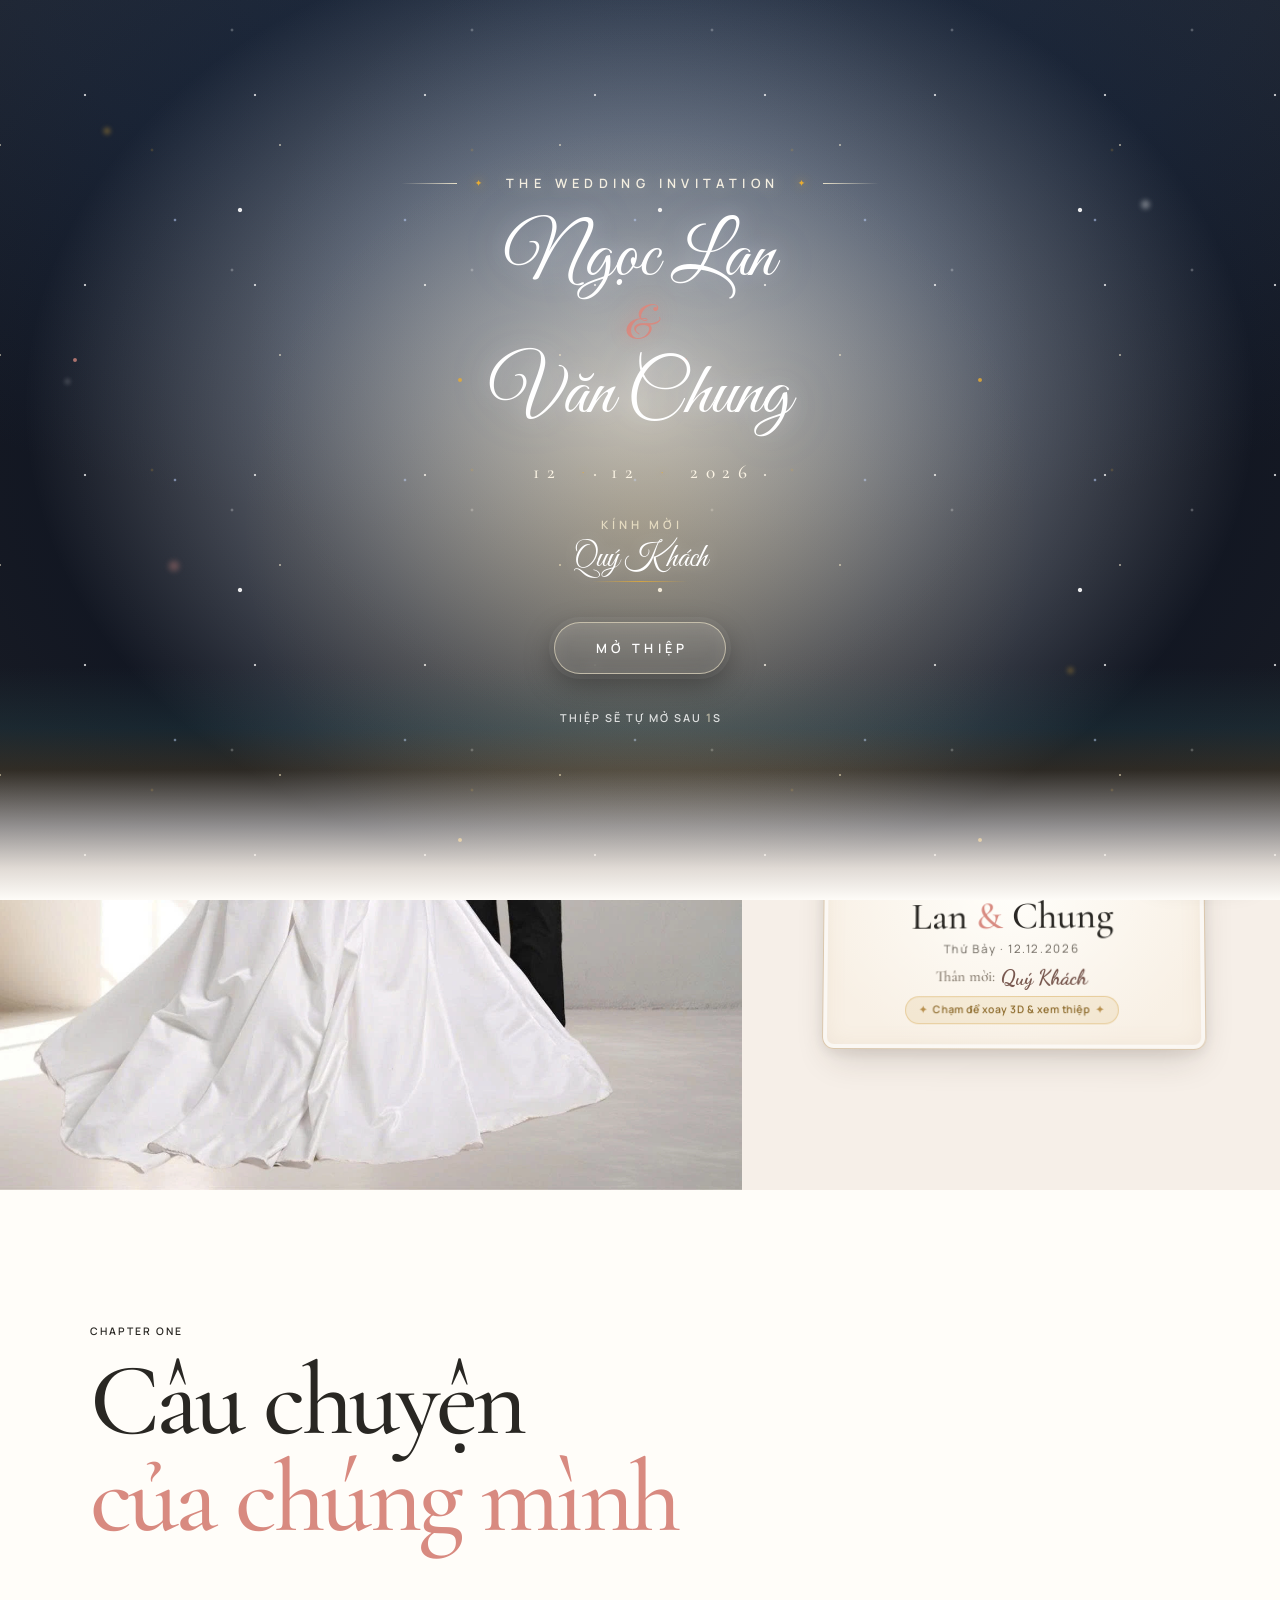
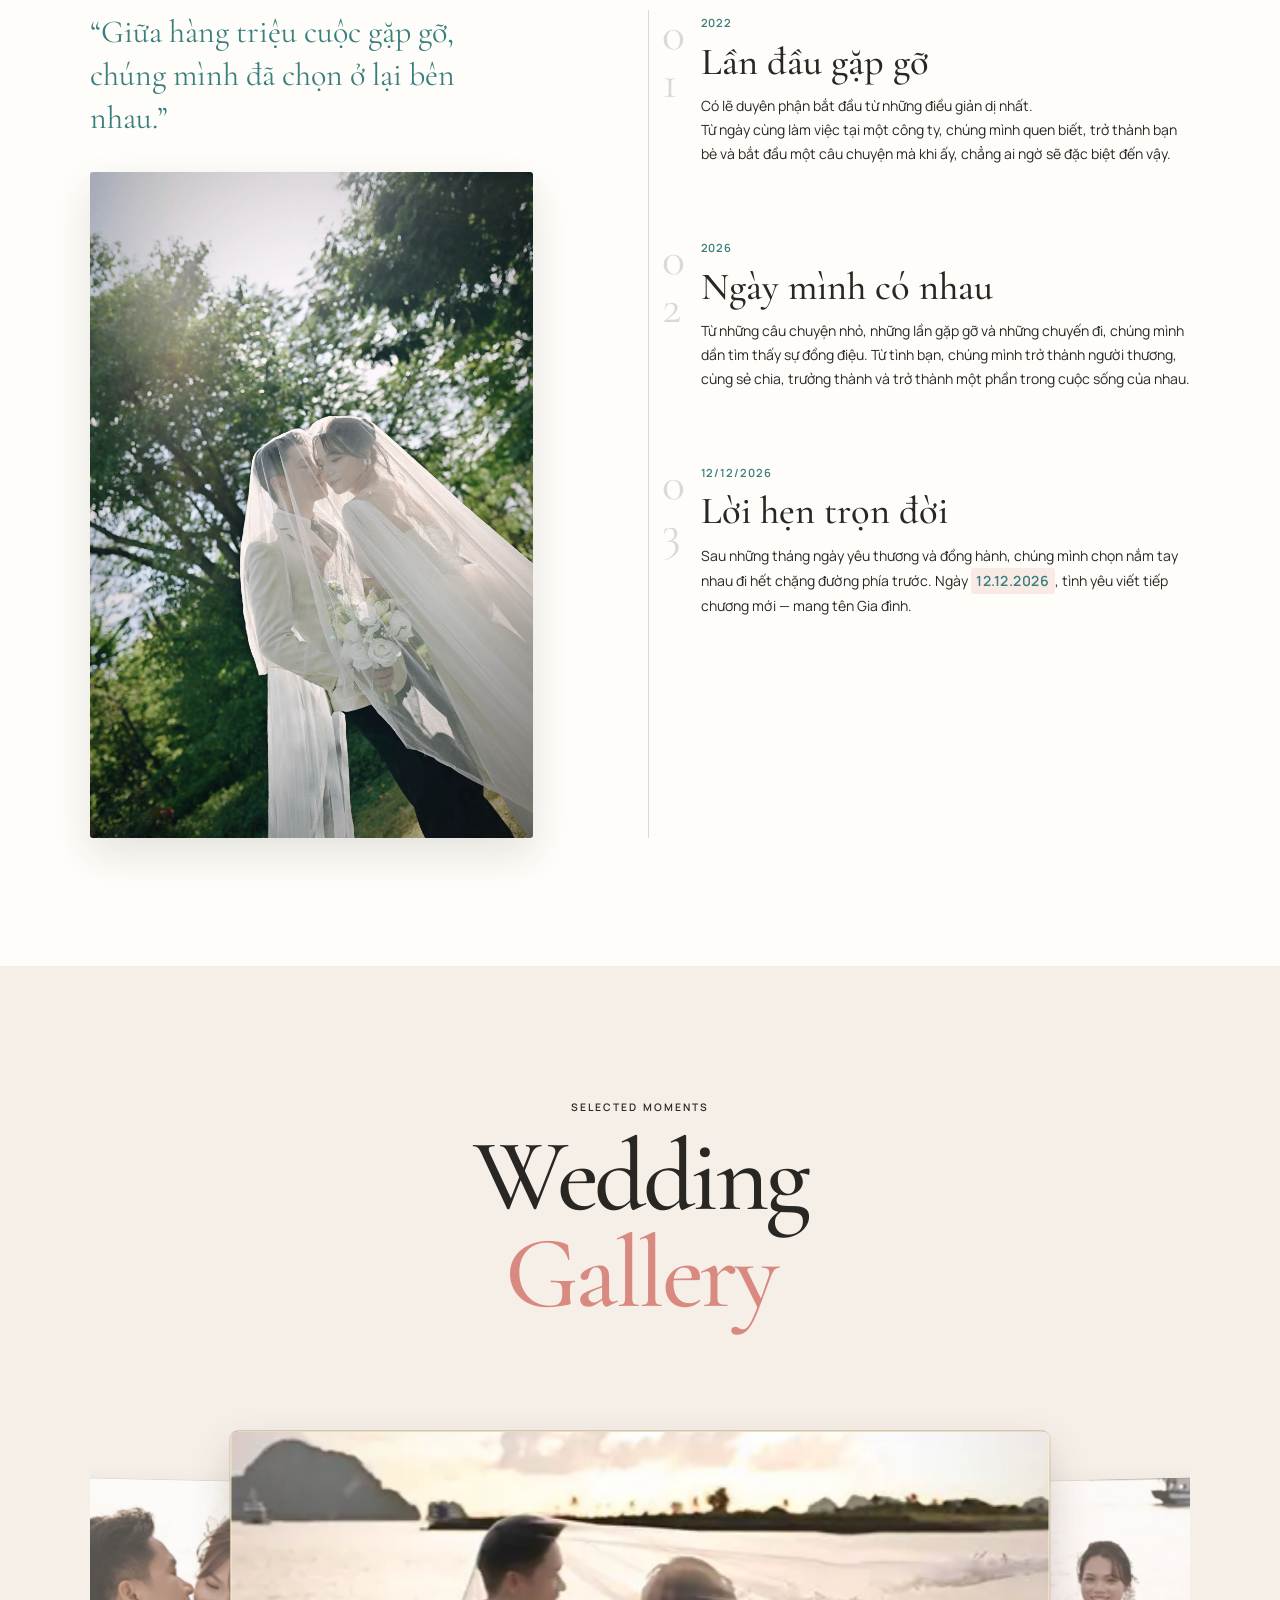
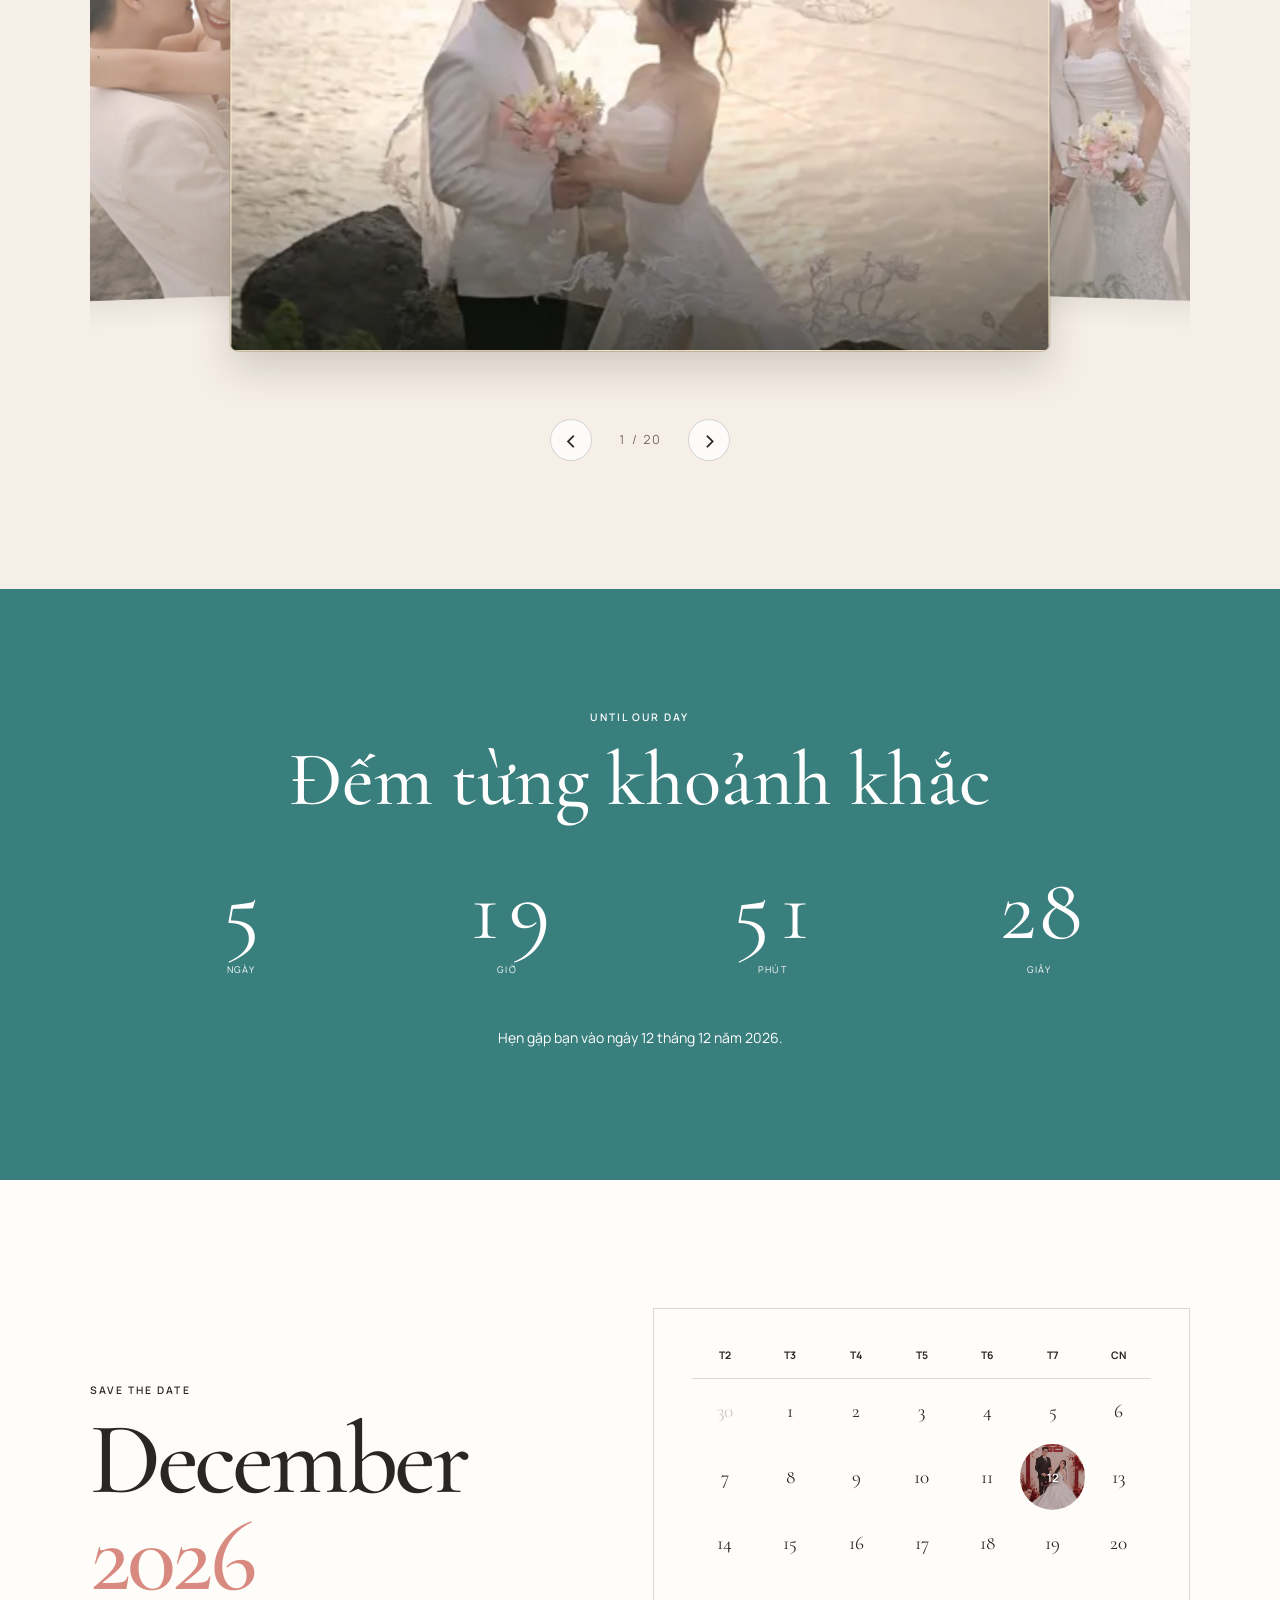
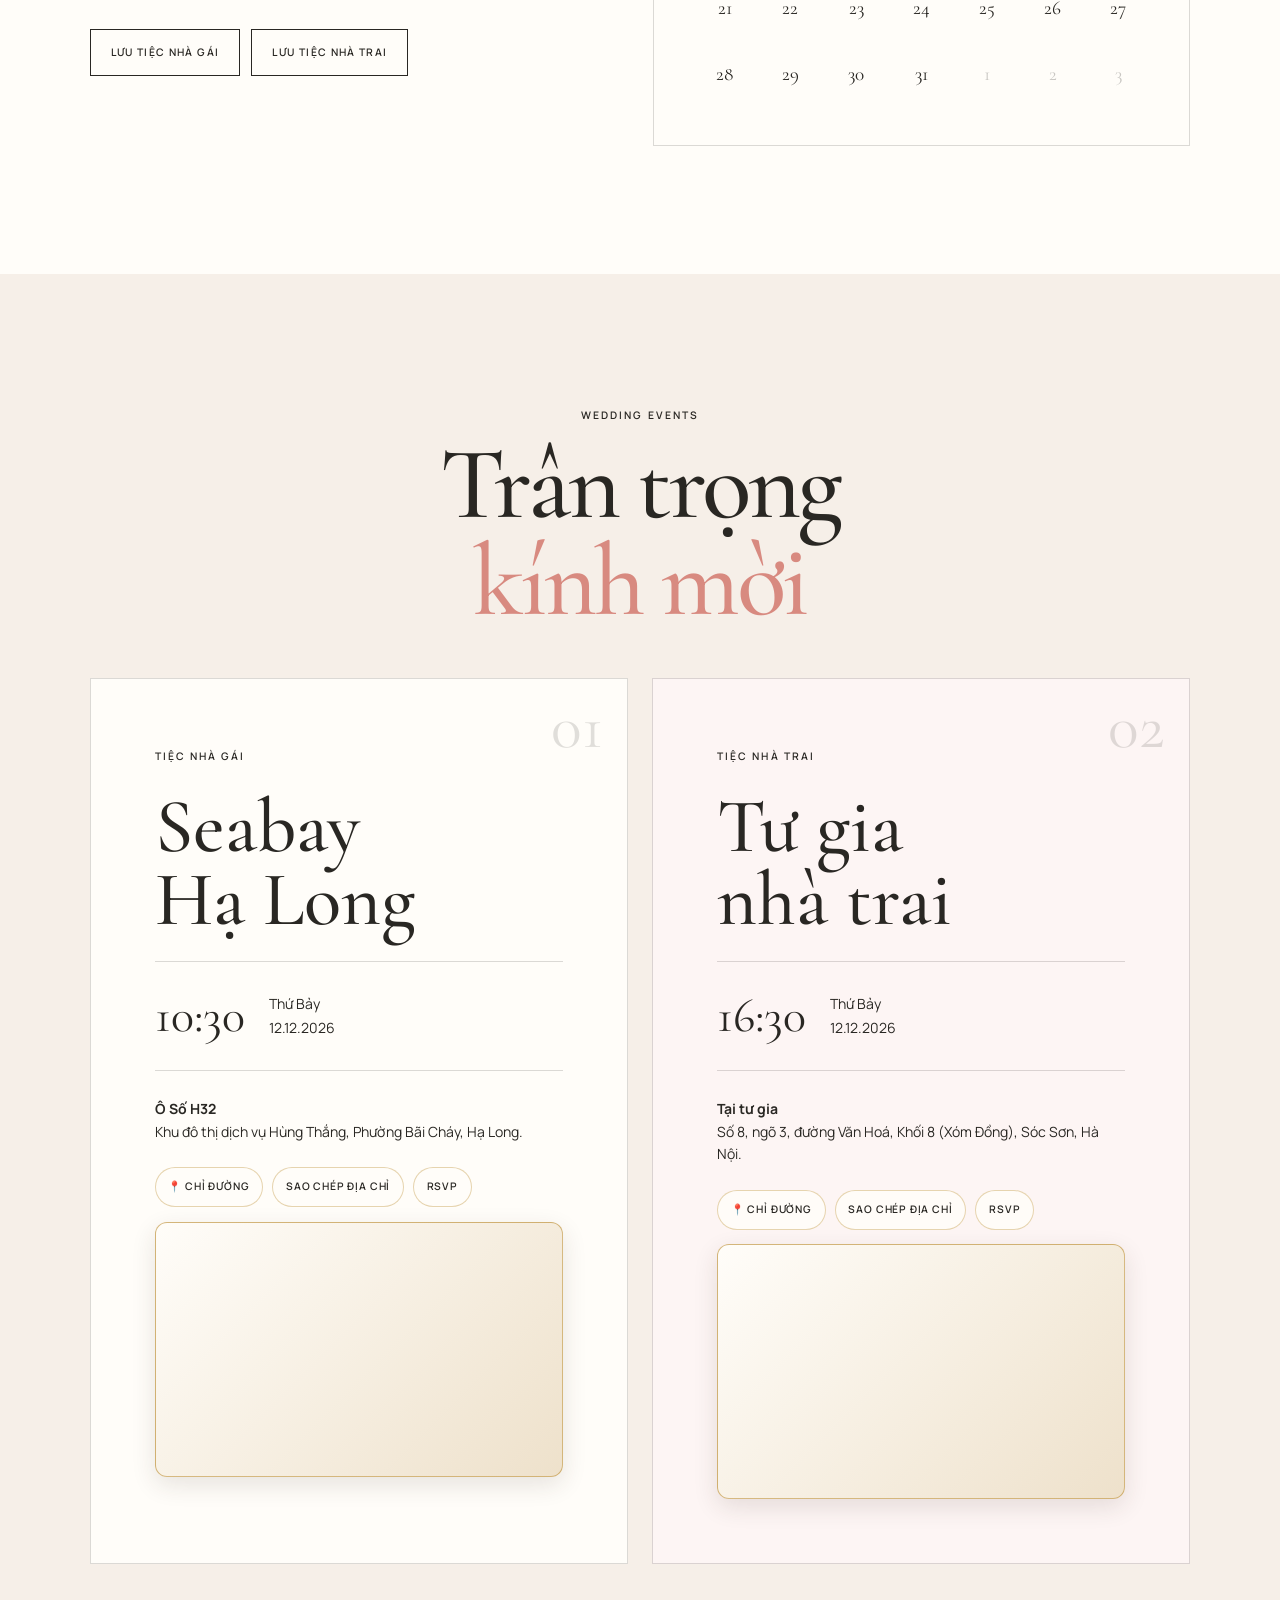
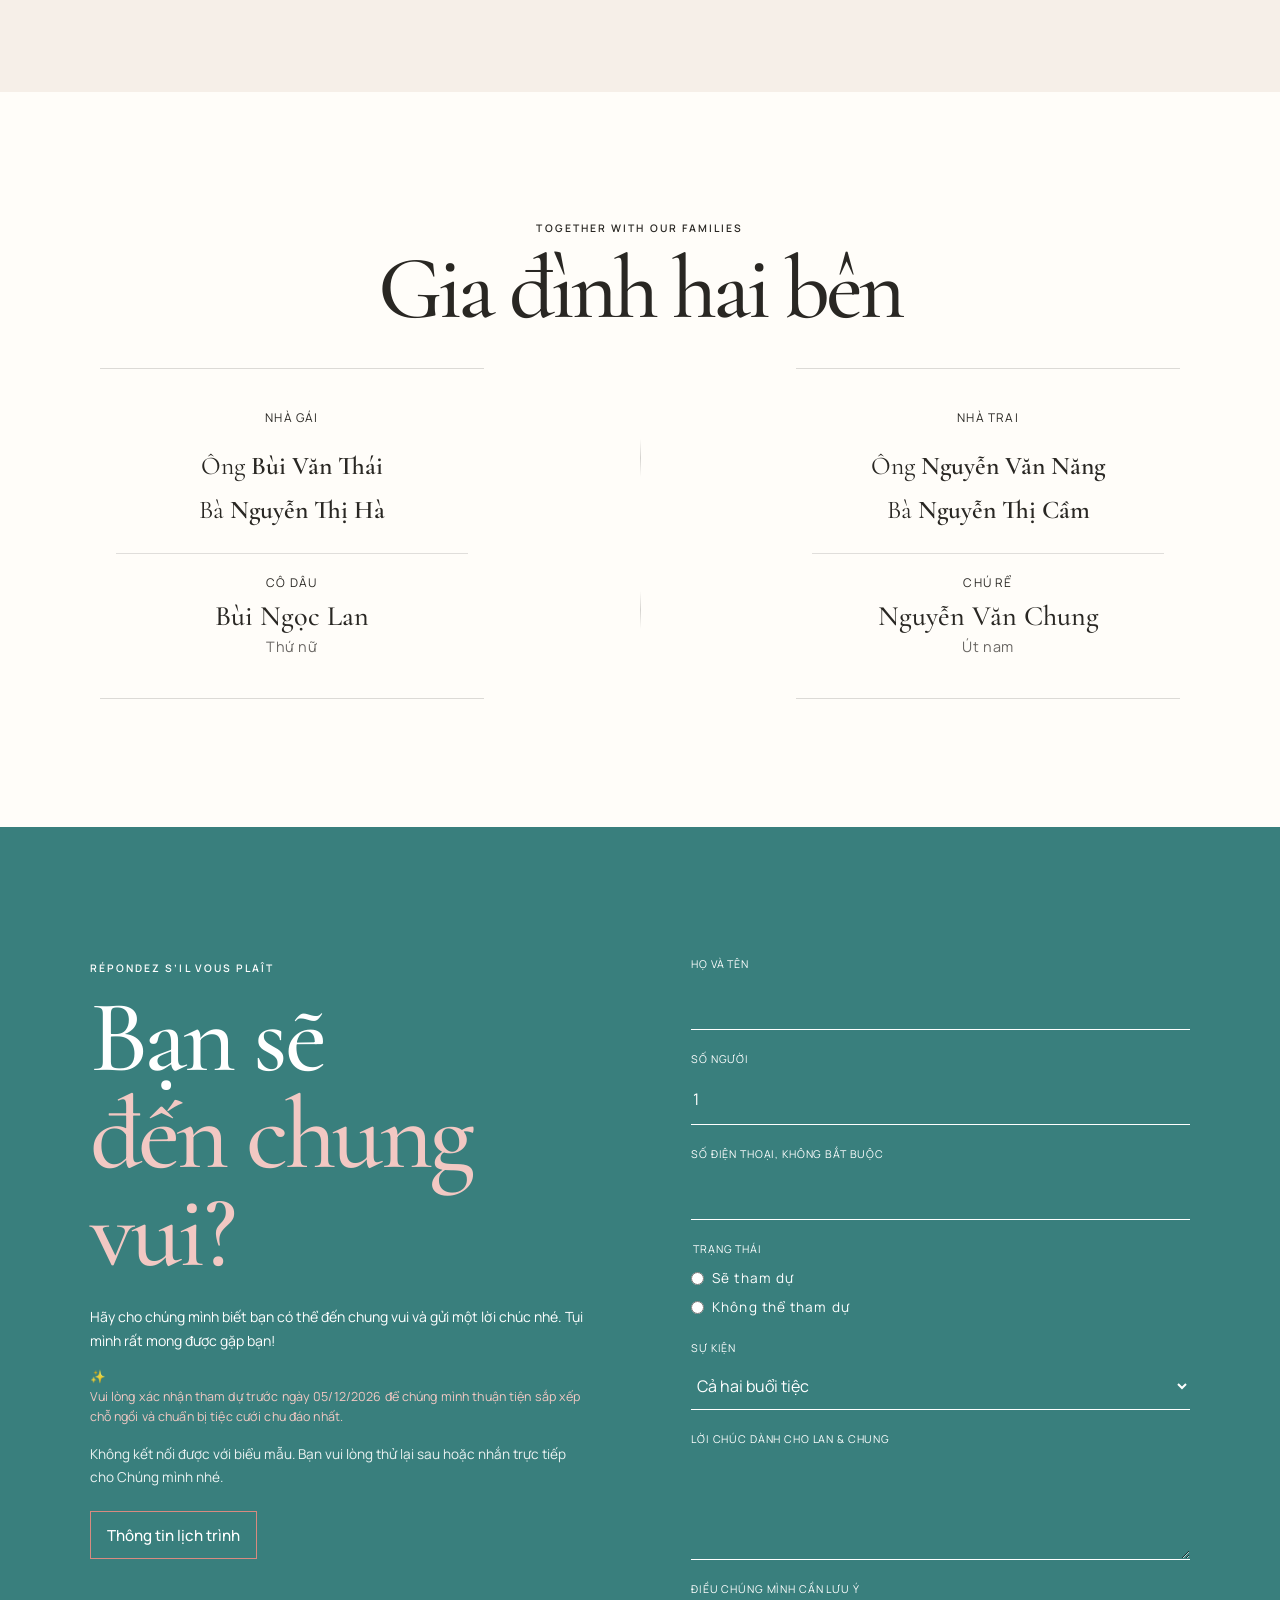
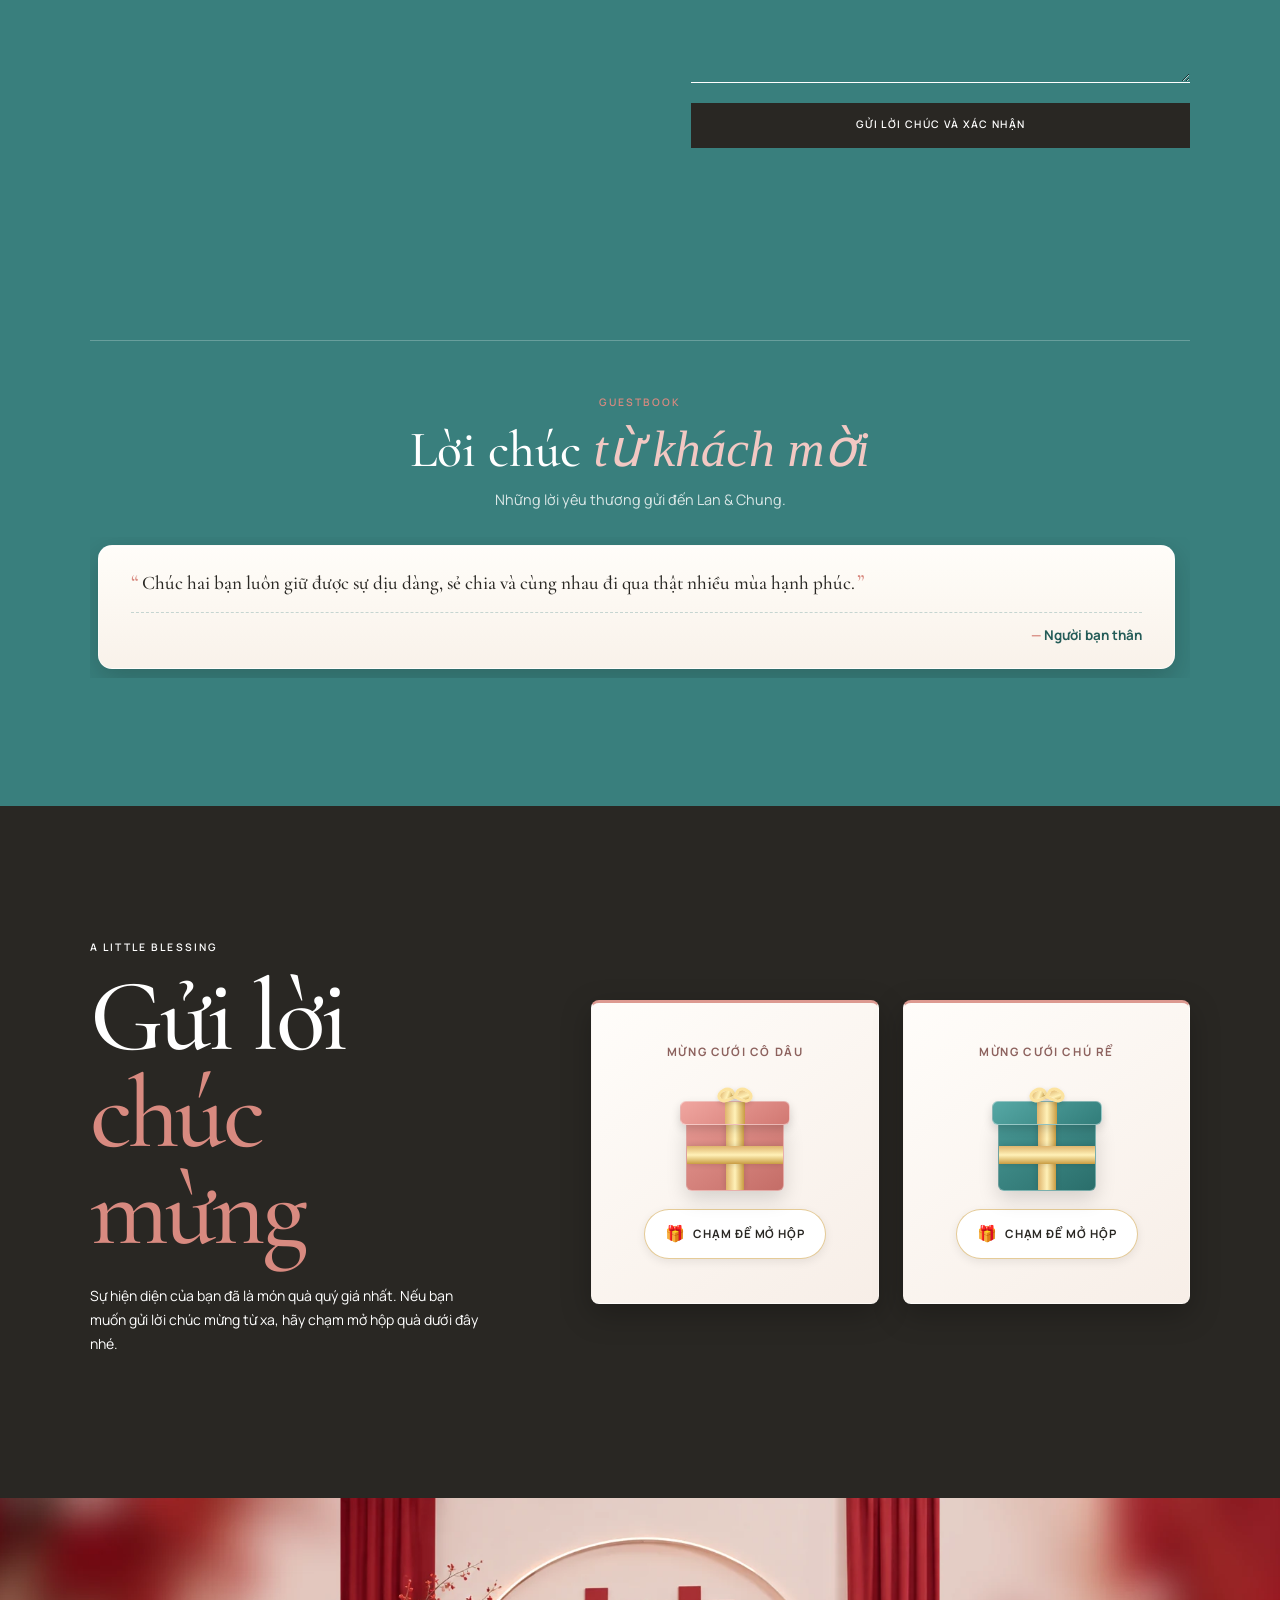
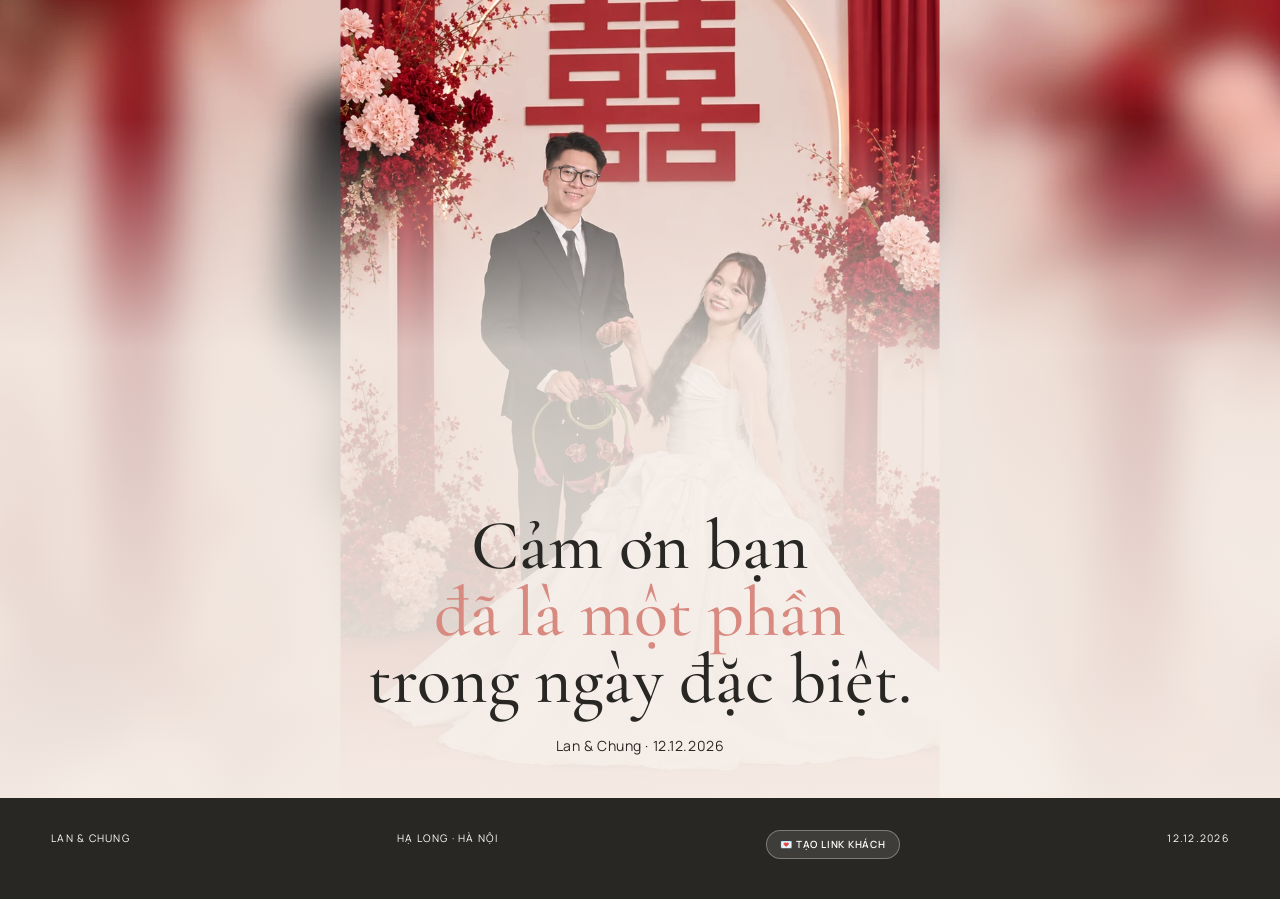
==== commit bf84e89d: "commit" ====
--- a/index.html
+++ b/index.html
@@ -616,8 +616,13 @@
 
           <!-- Nội dung mã QR (Xuất hiện khi mở hộp quà) -->
           <div class="gift-content" id="giftContentBride" hidden>
+            <div class="qr-account">
+              <span class="qr-account-bank">Techcombank</span>
+              <strong class="qr-account-name">BUI NGOC LAN</strong>
+              <span class="qr-account-number">19037213961014</span>
+            </div>
             <div class="qr-frame">
-              <img alt="Mã QR chuyển khoản Techcombank cho cô dâu" class="qr" height="240" loading="lazy" src="assets/images/QR-co-dau.jpg" width="240"/>
+              <img alt="Mã QR chuyển khoản Techcombank cho cô dâu" class="qr" height="280" loading="lazy" src="assets/images/QR-co-dau.jpg" width="280"/>
             </div>
             <button class="btn outline save-qr" data-qr-src="assets/images/QR-co-dau.jpg" data-qr-name="QR-Bui-Ngoc-Lan" type="button">Lưu mã QR</button>
             <button class="gift-close-btn" type="button" data-close-target="giftBrideCard">Thu gọn hộp quà ✕</button>
@@ -649,8 +654,13 @@
 
           <!-- Nội dung mã QR (Xuất hiện khi mở hộp quà) -->
           <div class="gift-content" id="giftContentGroom" hidden>
+            <div class="qr-account">
+              <span class="qr-account-bank">Techcombank</span>
+              <strong class="qr-account-name">NGUYEN VAN CHUNG</strong>
+              <span class="qr-account-number">19031119300014</span>
+            </div>
             <div class="qr-frame">
-              <img alt="Mã QR chuyển khoản Techcombank cho chú rể" class="qr" height="240" loading="lazy" src="assets/images/QR-chu-re.jpg" width="240"/>
+              <img alt="Mã QR chuyển khoản Techcombank cho chú rể" class="qr" height="280" loading="lazy" src="assets/images/QR-chu-re.jpg" width="280"/>
             </div>
             <button class="btn outline save-qr" data-qr-src="assets/images/QR-chu-re.jpg" data-qr-name="QR-Nguyen-Van-Chung" type="button">Lưu mã QR</button>
             <button class="gift-close-btn" type="button" data-close-target="giftGroomCard">Thu gọn hộp quà ✕</button>
--- a/style.css
+++ b/style.css
@@ -1430,7 +1430,7 @@
 }
 
 .auto-open-note.is-visible b {
-  color: var(--green-deep);
+  color: rgba(255, 244, 214, 0.55);
   font-size: 0.72rem;
 }
 
@@ -3604,9 +3604,40 @@
   color: var(--ink);
 }
 
+.qr-account {
+  display: grid;
+  gap: 0.2rem;
+  text-align: center;
+  margin-top: 0.35rem;
+}
+
+.qr-account-bank {
+  font-size: 0.7rem;
+  font-weight: 700;
+  letter-spacing: 0.22em;
+  text-indent: 0.22em;
+  text-transform: uppercase;
+  color: var(--green);
+}
+
+.qr-account-name {
+  font-size: 1.05rem;
+  font-weight: 700;
+  letter-spacing: 0.06em;
+  color: var(--ink);
+}
+
+.qr-account-number {
+  font-size: 1.15rem;
+  font-weight: 600;
+  letter-spacing: 0.08em;
+  color: var(--rose);
+  font-variant-numeric: tabular-nums;
+}
+
 .qr-frame {
-  width: min(100%, 240px);
-  margin: 1rem auto 1.25rem;
+  width: min(100%, 300px);
+  margin: 1.1rem auto 1.25rem;
   padding: 10px;
   background: linear-gradient(135deg, #ead5cf, #f7eee8 52%, #e9e4d8);
   border-radius: 4px;
@@ -4020,7 +4051,7 @@
   max-height: min(48dvh, 460px);
   overflow-y: auto;
   overscroll-behavior-y: contain;
-  padding: 0.3rem 0.8rem 0.3rem 0.15rem;
+  padding: 0.55rem 0.95rem 0.55rem 0.5rem;
   scrollbar-color: var(--rose) rgba(255, 255, 255, 0.16);
   scrollbar-width: thin;
 }
@@ -4028,12 +4059,15 @@
 #wishes .wish {
   display: grid;
   gap: 0.65rem;
-  padding: 1.25rem clamp(1.1rem, 2.5vw, 2rem);
-  border: 1px solid rgba(255, 255, 255, 0.42);
-  border-radius: 6px;
-  background: var(--paper);
-  box-shadow: 0 8px 24px rgba(12, 24, 20, 0.12);
+  padding: 1.35rem clamp(1.2rem, 2.5vw, 2rem);
+  border: 1px solid rgba(255, 255, 255, 0.55);
+  border-radius: 14px;
+  background: linear-gradient(180deg, #fffdf9 0%, #f9f2ea 100%);
+  box-shadow:
+    0 10px 28px rgba(12, 24, 20, 0.22),
+    inset 0 1px 0 rgba(255, 255, 255, 0.9);
   color: var(--ink);
+  position: relative;
 }
 
 #wishes .wish small {
@@ -4045,16 +4079,40 @@
 
 #wishes .wish blockquote {
   margin: 0;
-  font: 500 clamp(1.05rem, 1.5vw, 1.25rem)/1.55 var(--serif);
+  font: 500 clamp(1.05rem, 1.5vw, 1.25rem)/1.6 var(--serif);
+  color: var(--ink);
   overflow-wrap: anywhere;
 }
 
+#wishes .wish blockquote::before {
+  content: "“";
+  margin-right: 0.15em;
+  color: var(--rose);
+  font-size: 1.15em;
+  line-height: 0;
+}
+
+#wishes .wish blockquote::after {
+  content: "”";
+  margin-left: 0.1em;
+  color: var(--rose);
+  font-size: 1.15em;
+  line-height: 0;
+}
+
 #wishes .wish p {
-  margin: 0;
-  color: var(--green);
-  font-size: 0.82rem;
-  font-weight: 600;
+  margin: 0.2rem 0 0;
+  padding-top: 0.65rem;
+  border-top: 1px dashed rgba(57, 127, 125, 0.28);
+  color: var(--green-deep);
+  font-size: 0.84rem;
+  font-weight: 700;
   text-align: right;
+}
+
+#wishes .wish p::before {
+  content: "— ";
+  color: var(--rose);
 }
 
 #rsvpTransportationField[hidden] {
@@ -5994,9 +6052,8 @@
 .auto-open-note.is-visible { opacity: 1; }
 
 .auto-open-note b {
-  color: #7be0c3;
-  font-weight: 800;
-  text-shadow: 0 0 10px rgba(123, 224, 195, 0.55);
+  color: rgba(255, 244, 214, 0.55);
+  font-weight: 700;
 }
 
 /* ============ HIỆU ỨNG MỞ THIỆP ============ */
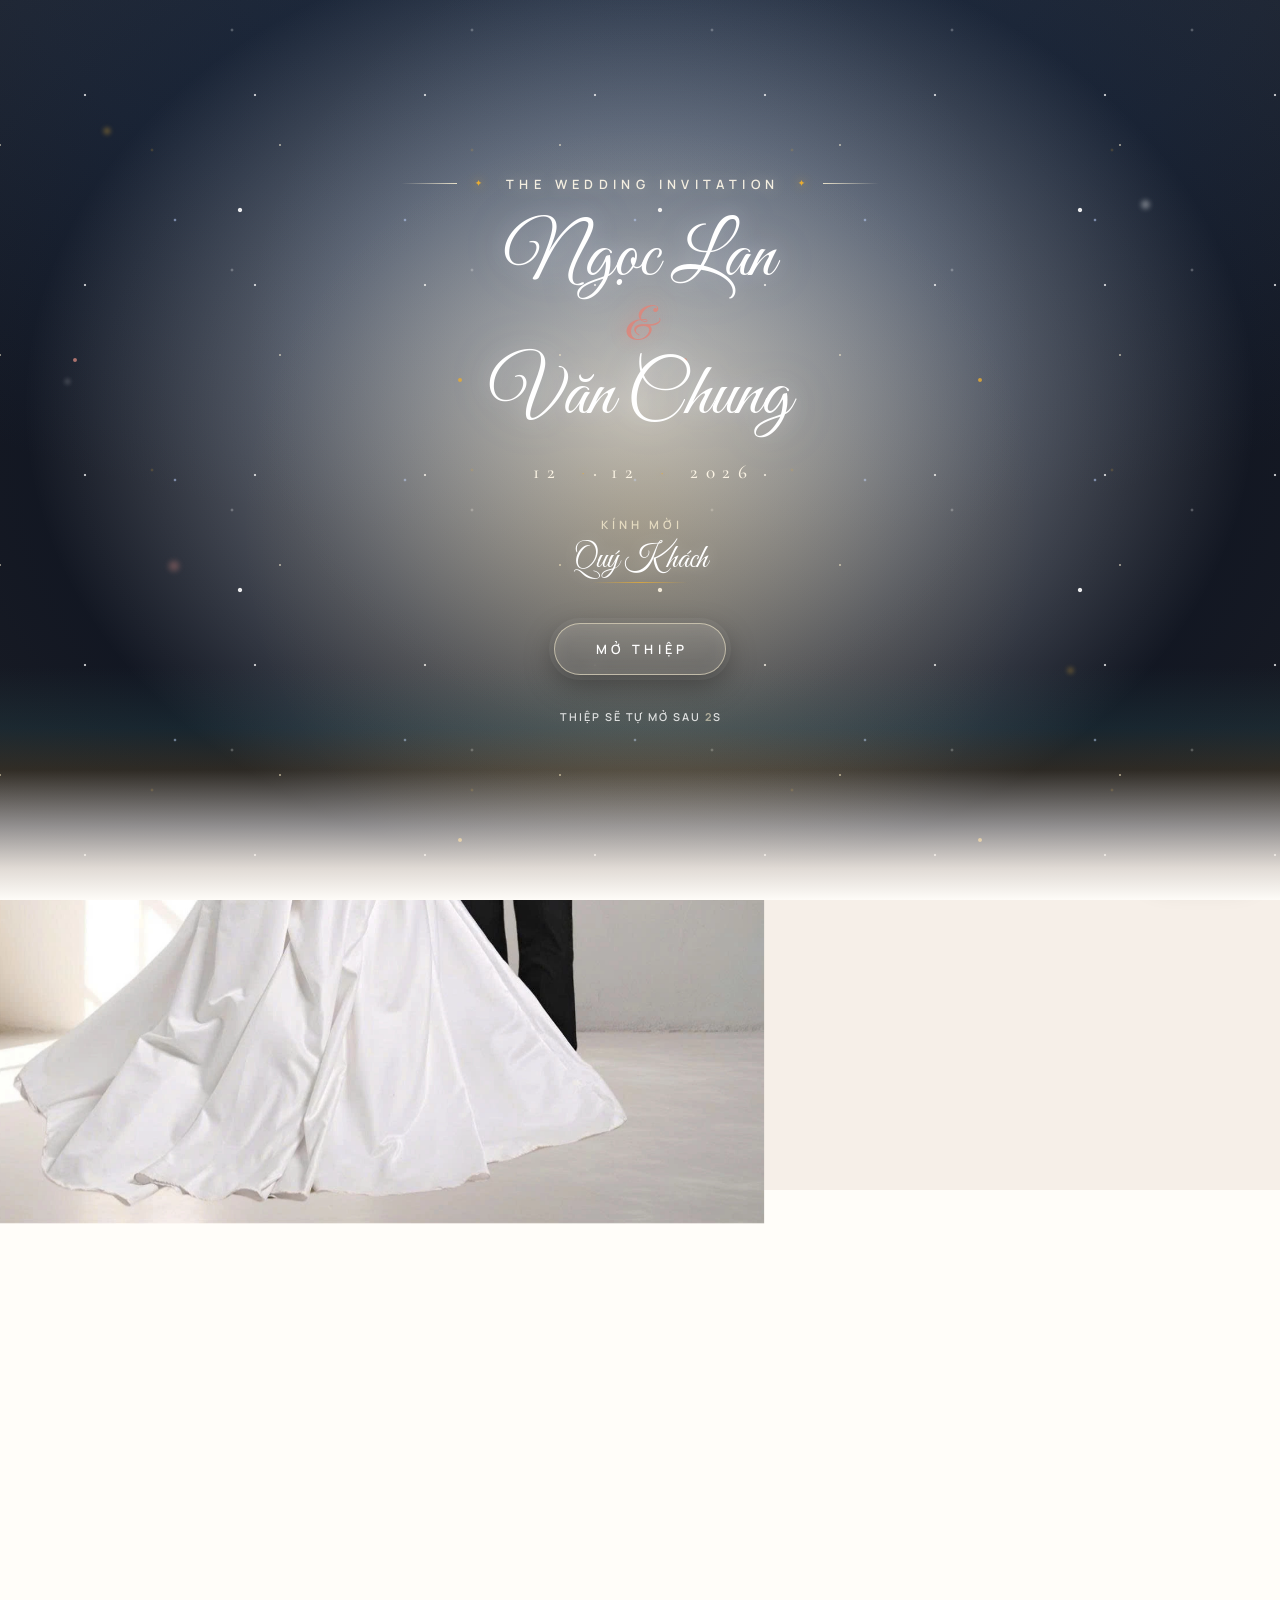
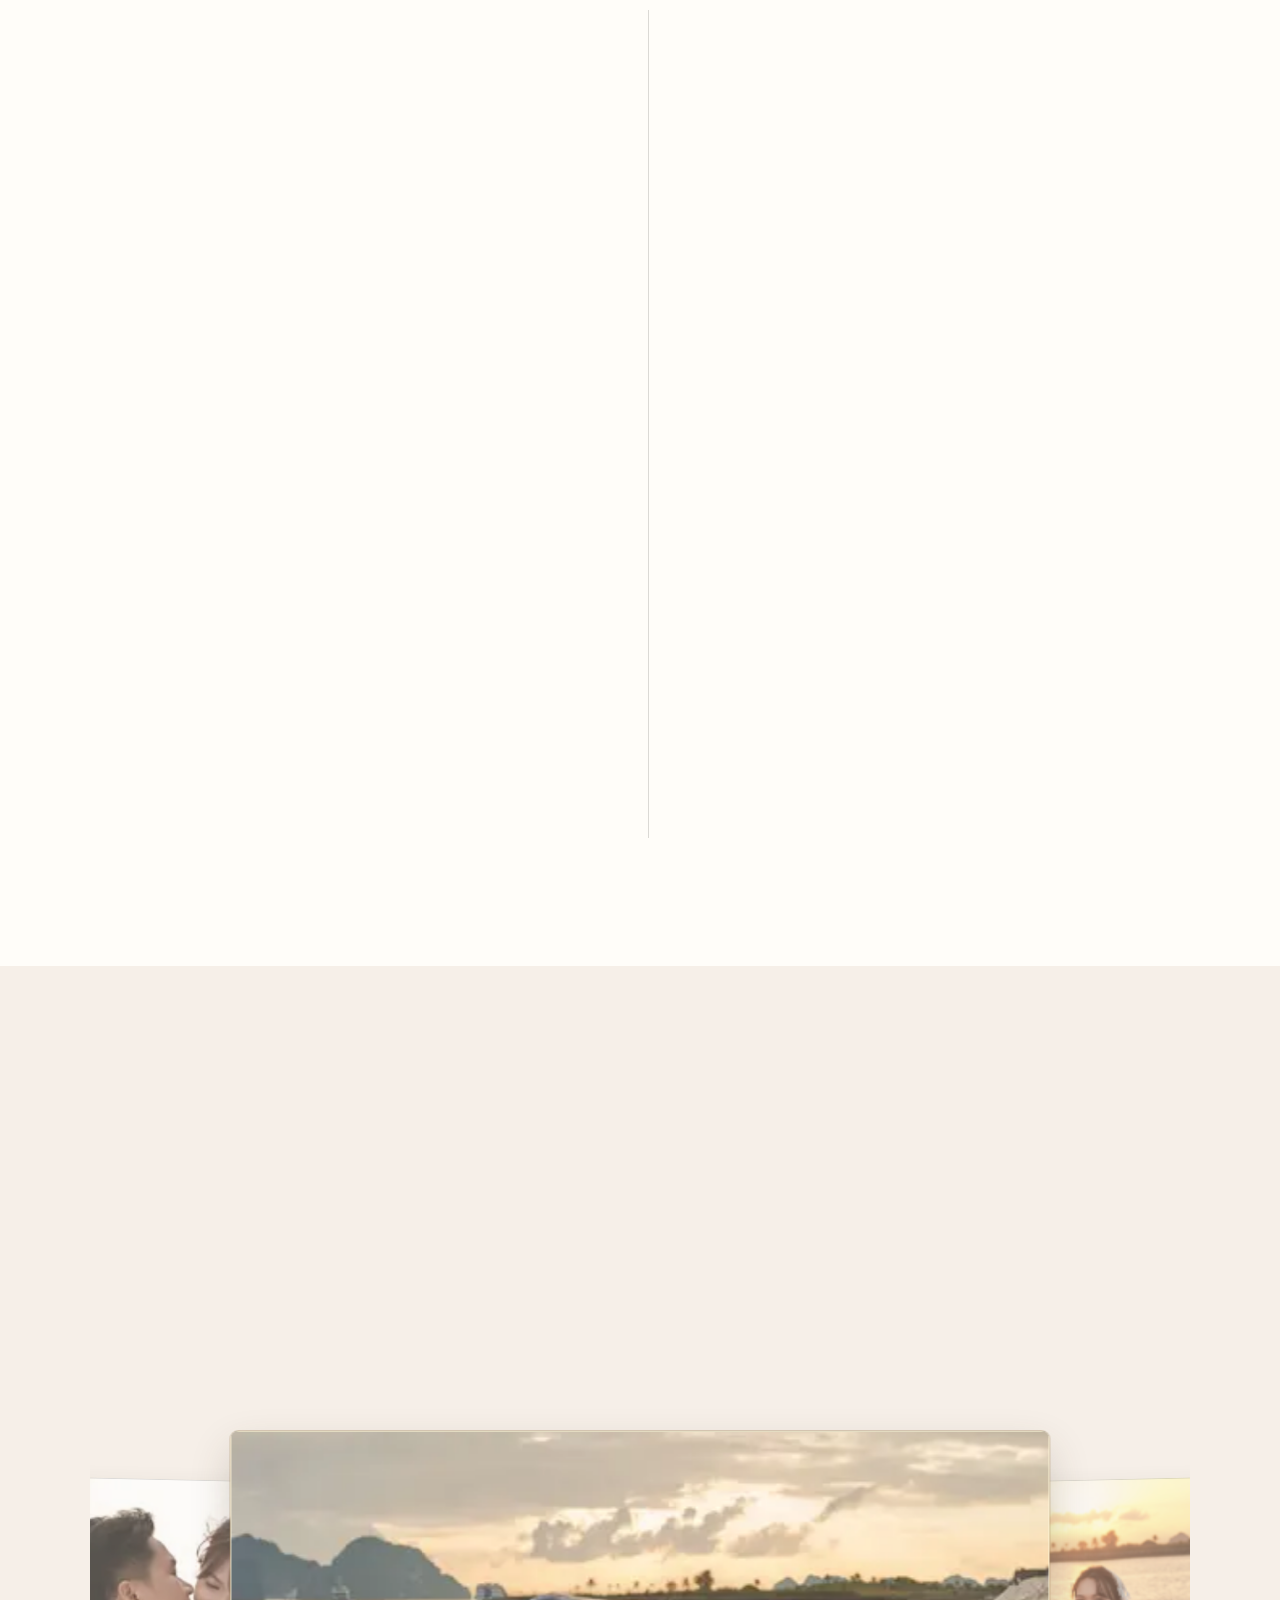
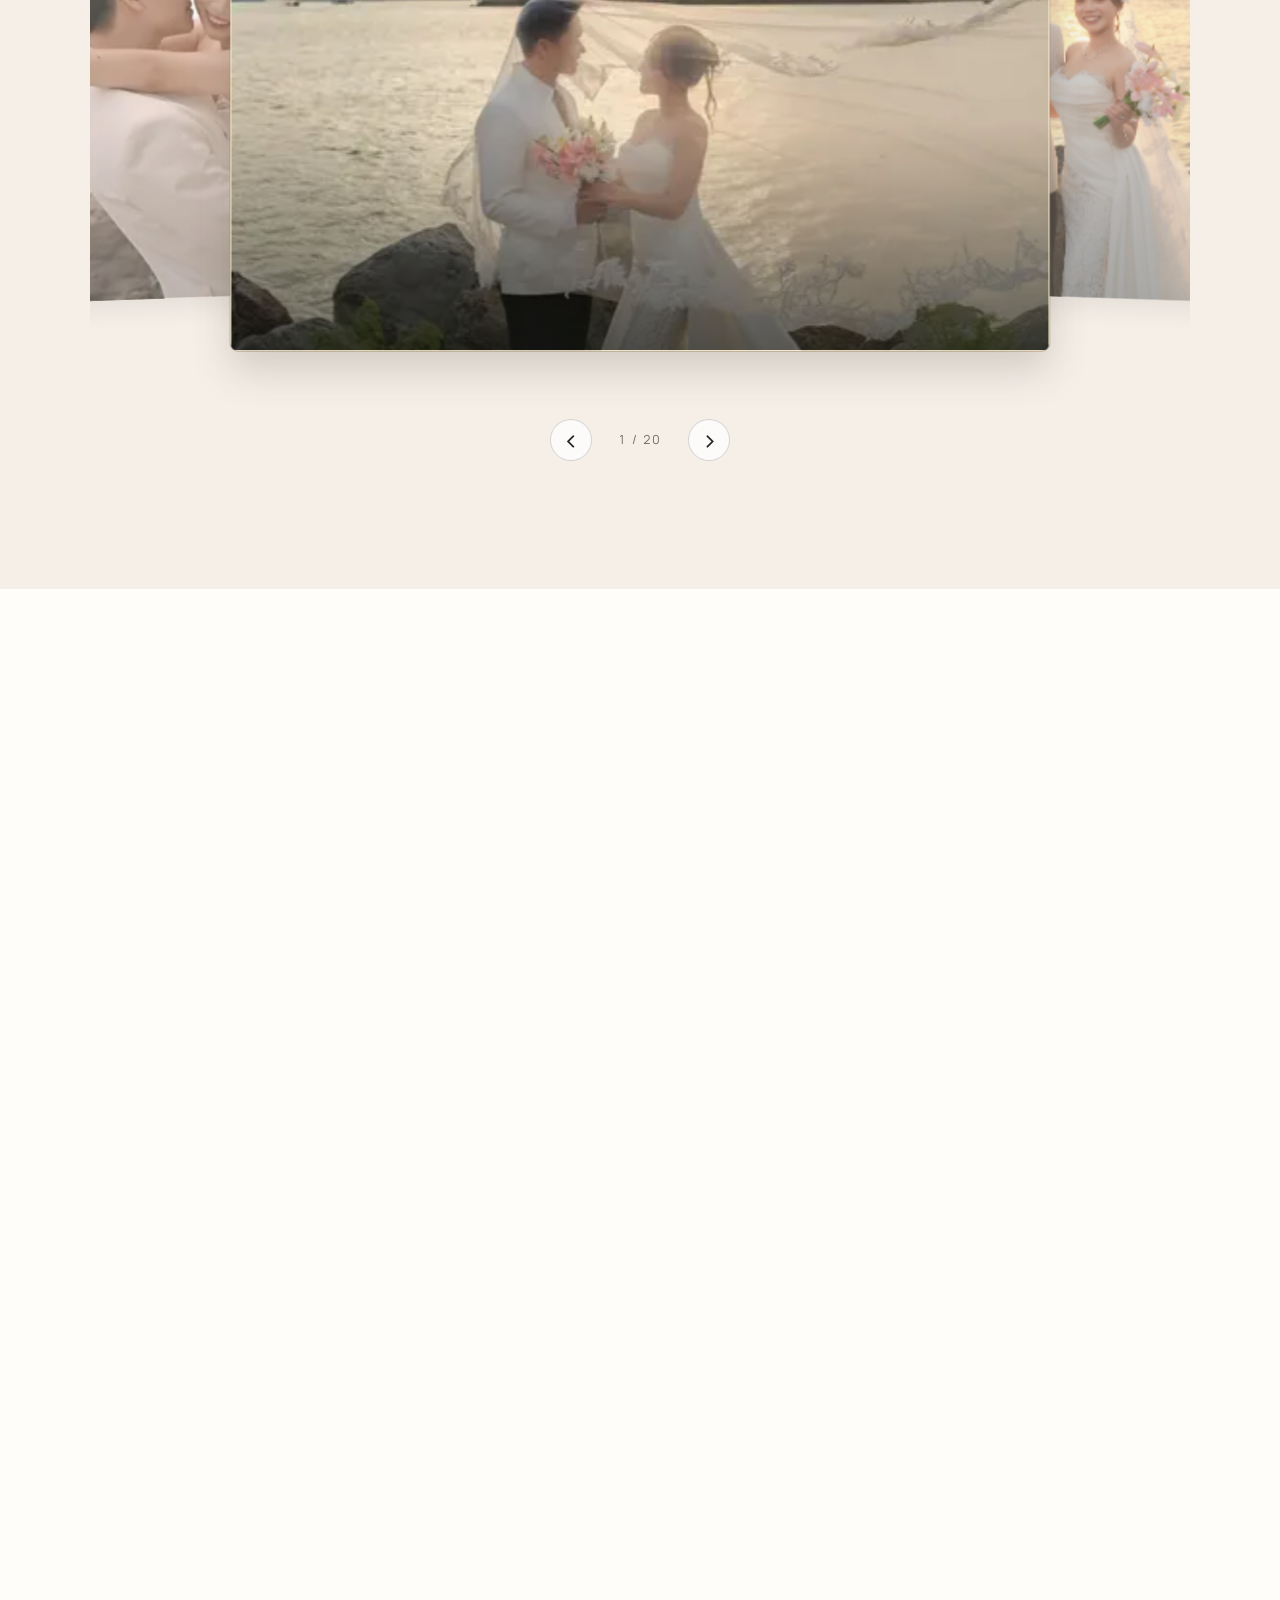
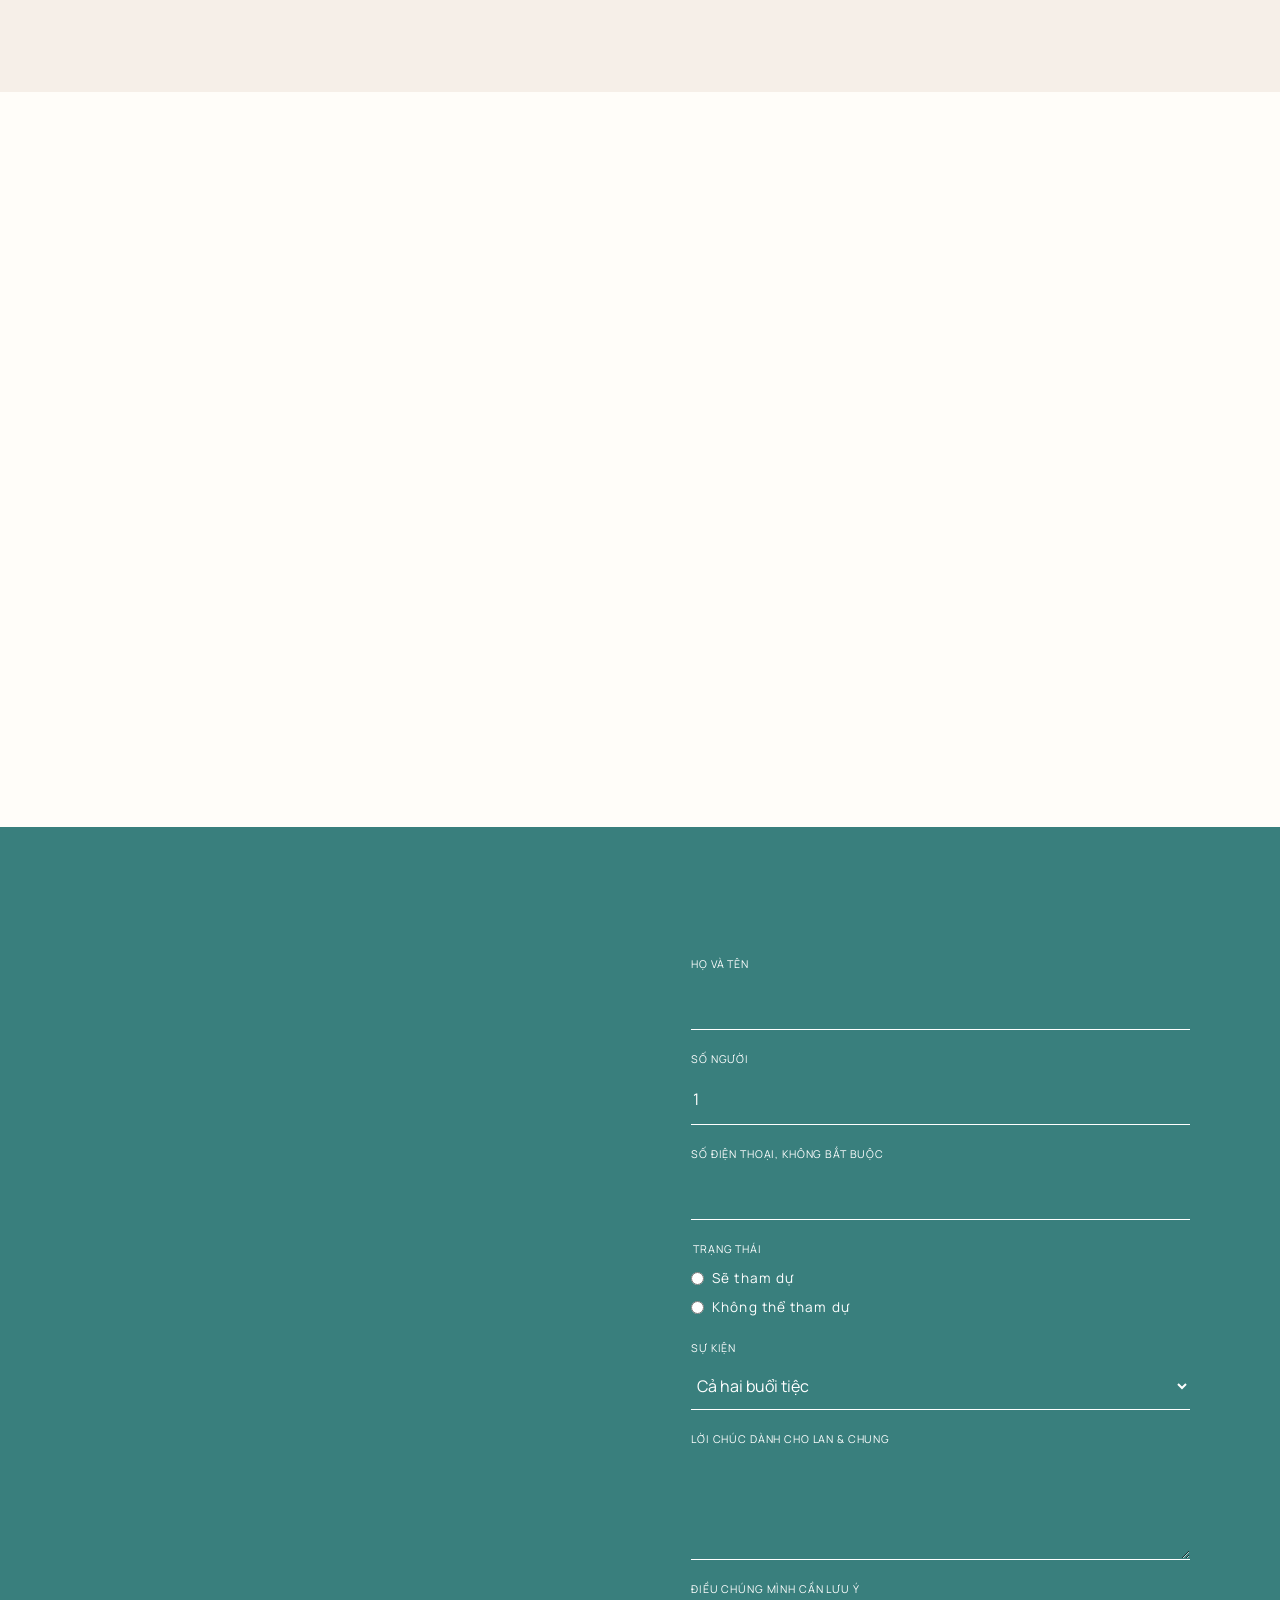
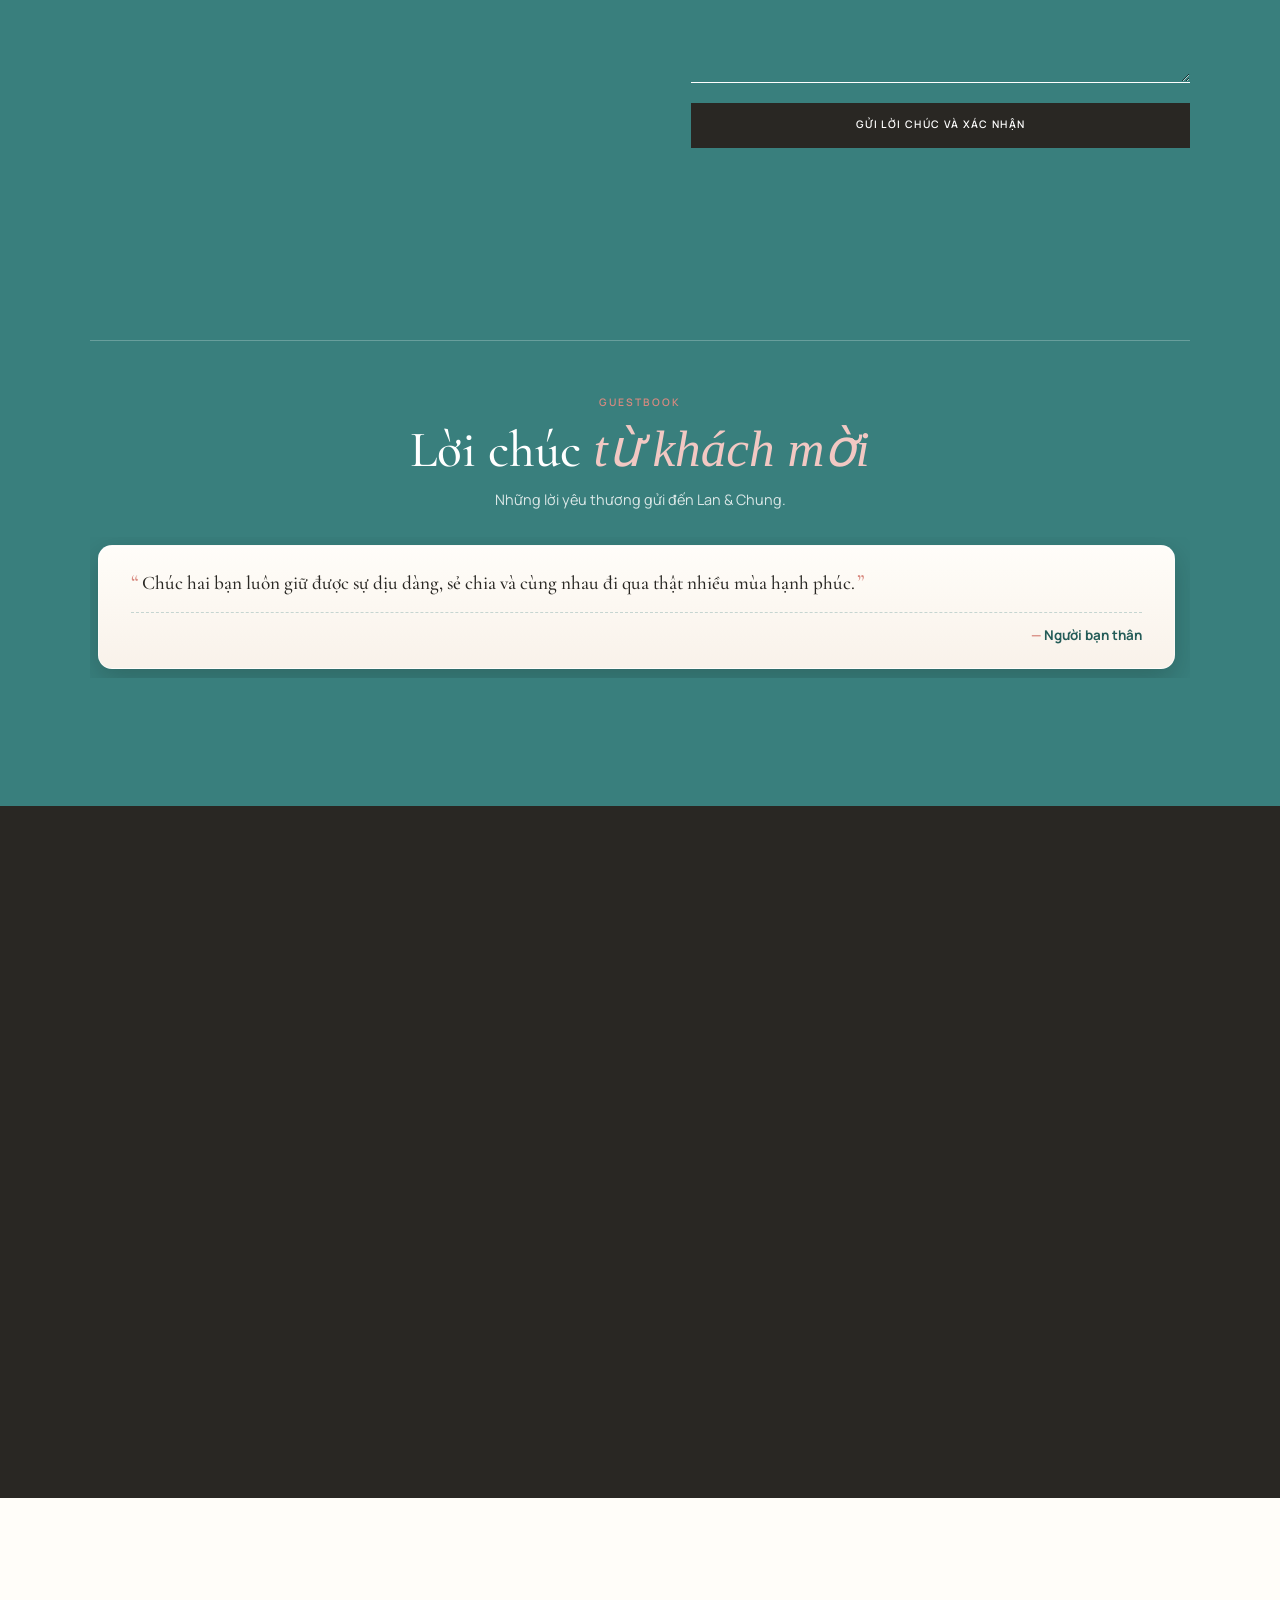
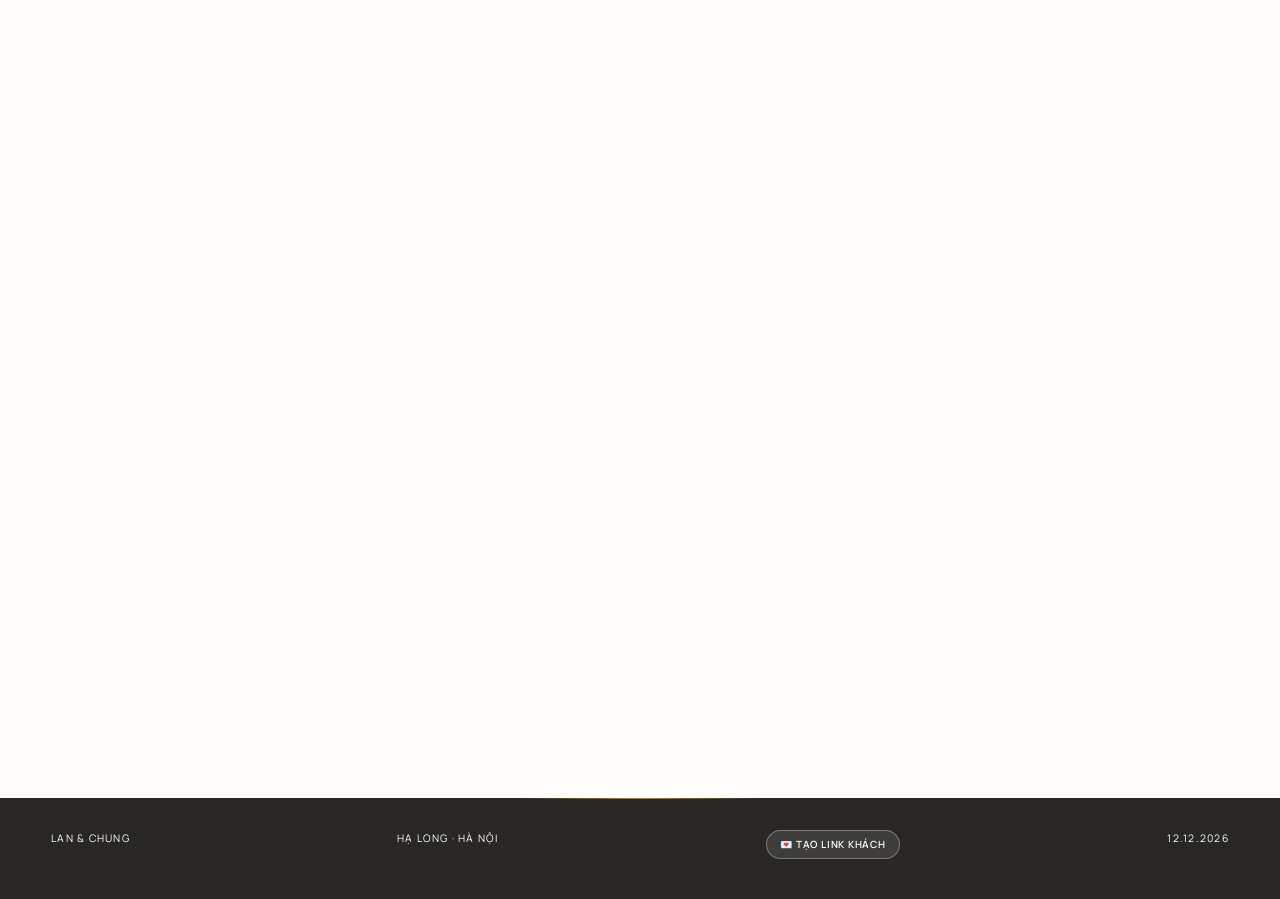
==== commit f26bbde4: "commit" ====
--- a/index.html
+++ b/index.html
@@ -50,6 +50,11 @@
 <body class="locked">
   <a class="skip" href="#main">Đi đến nội dung chính</a>
 
+  <!-- Thanh tiến trình cuộn trang sang trọng (Luxury scroll progress) -->
+  <div class="scroll-progress" id="scrollProgress" aria-hidden="true">
+    <span class="scroll-progress-bar" id="scrollProgressBar"></span>
+  </div>
+
   <!-- Canvas hiệu ứng cánh hoa rơi lãng mạn -->
   <canvas class="petals-canvas" id="petalsCanvas"></canvas>
 <!-- Trang bìa mở thiệp: Thiết kế mới — nền sao đêm, logo Liu Chiu phát sáng -->
@@ -698,6 +703,14 @@
   <div aria-hidden="true" class="music-audio-player" id="musicPlayer"></div>
   <div class="toast" id="toast"></div>
 
+  <!-- Lớp sáng bám theo con trỏ (Spotlight) — chỉ trên thiết bị trỏ tinh -->
+  <div class="cursor-spotlight" id="cursorSpotlight" aria-hidden="true"></div>
+
+  <!-- Nút cuộn lên đầu trang sang trọng -->
+  <button aria-label="Cuộn lên đầu trang" class="to-top" id="toTop" type="button">
+    <span aria-hidden="true">↑</span>
+  </button>
+
   <!-- Lightbox Album tương tác vuốt chạm (Touch/Swipe) -->
   <div aria-label="Album ảnh cưới" aria-modal="true" class="lightbox" hidden="" id="lightbox" role="dialog">
     <button aria-label="Đóng xem ảnh" class="lightbox-close" id="close" type="button">×</button>
--- a/style.css
+++ b/style.css
@@ -1412,27 +1412,7 @@
   stroke-linecap: round;
 }
 
-.auto-open-note {
-  margin: 0;
-  min-height: 1.1em;
-  font-size: 0.6rem;
-  font-weight: 600;
-  letter-spacing: 0.14em;
-  text-transform: uppercase;
-  color: var(--bronze-deep, #8c7355);
-  opacity: 0;
-  transition: opacity 0.5s ease;
-  pointer-events: none;
-}
-
-.auto-open-note.is-visible {
-  opacity: 0.85;
-}
-
-.auto-open-note.is-visible b {
-  color: rgba(255, 244, 214, 0.55);
-  font-size: 0.72rem;
-}
+
 
 .card-viewer-trigger {
   display: inline-flex;
@@ -2208,6 +2188,31 @@
 
 .site-header.is-hidden {
   transform: translateY(-100%);
+}
+
+/* Thanh tiến trình cuộn trang — điểm nhấn vàng kim sang trọng */
+.scroll-progress {
+  position: fixed;
+  inset: 0 0 auto;
+  z-index: 200;
+  height: 3px;
+  pointer-events: none;
+  background: transparent;
+}
+
+.scroll-progress-bar {
+  display: block;
+  height: 100%;
+  width: 100%;
+  transform: scaleX(0);
+  transform-origin: 0 50%;
+  background: linear-gradient(90deg, var(--green) 0%, var(--gold) 55%, var(--rose) 100%);
+  box-shadow: 0 0 12px rgba(233, 173, 50, 0.55);
+  will-change: transform;
+}
+
+@media (prefers-reduced-motion: reduce) {
+  .scroll-progress { display: none; }
 }
 
 .brand img {
@@ -4994,16 +4999,29 @@
 }
 
 /* Hiệu ứng Reveal khi cuộn trang */
-/* Hiệu ứng Reveal khi cuộn trang */
+/* Hiệu ứng Reveal khi cuộn trang — chuyển động mượt, so le sang trọng */
 .reveal {
   opacity: 1;
   transform: none;
-  transition: opacity 0.7s ease, transform 0.7s ease;
-}
-
-.reveal.visible {
+  transition:
+    opacity 0.85s cubic-bezier(0.2, 0.75, 0.25, 1),
+    transform 0.85s cubic-bezier(0.2, 0.75, 0.25, 1),
+    filter 0.85s ease;
+  transition-delay: var(--reveal-delay, 0ms);
+  will-change: opacity, transform;
+}
+
+/* Chỉ ẩn khi JS đã sẵn sàng (tránh FOUC / nội dung biến mất nếu JS lỗi) */
+.js-loaded .reveal {
+  opacity: 0;
+  transform: translateY(30px);
+  filter: blur(6px);
+}
+
+.js-loaded .reveal.visible {
   opacity: 1;
   transform: none;
+  filter: blur(0);
 }
 
 /* Fallback: nếu JS chưa chạy hoặc IntersectionObserver không hỗ trợ, nội dung vẫn hiển thị */
@@ -5011,6 +5029,16 @@
 html:not(.js-loaded) .reveal {
   opacity: 1;
   transform: none;
+  filter: none;
+}
+
+@media (prefers-reduced-motion: reduce) {
+  .js-loaded .reveal {
+    opacity: 1;
+    transform: none;
+    filter: none;
+    transition: none;
+  }
 }
 
 :focus-visible {
@@ -6101,3 +6129,211 @@
     opacity: 0.6;
   }
 }
+
+/* ==========================================================================
+   18. LỚP HIỆU ỨNG CAO CẤP (LUXURY EFFECTS LAYER)
+   Spotlight bám con trỏ · Nút cuộn lên · Tilt 3D · Lấp lánh vàng kim ·
+   Đếm ngược nhảy số · Đường chân trang mảnh
+   Toàn bộ tôn trọng prefers-reduced-motion.
+   ========================================================================== */
+
+/* --- Lớp sáng bám theo con trỏ (chỉ thiết bị trỏ tinh) --- */
+.cursor-spotlight {
+  position: fixed;
+  inset: 0;
+  z-index: 90;
+  pointer-events: none;
+  opacity: 0;
+  transition: opacity 0.5s ease;
+  background: radial-gradient(
+    220px circle at var(--spot-x, 50%) var(--spot-y, 50%),
+    rgba(233, 173, 50, 0.14),
+    rgba(233, 173, 50, 0.05) 42%,
+    transparent 68%
+  );
+  mix-blend-mode: multiply;
+  will-change: background;
+}
+
+@media (hover: hover) and (pointer: fine) {
+  .cursor-spotlight.is-active { opacity: 1; }
+}
+
+@media (hover: none), (prefers-reduced-motion: reduce) {
+  .cursor-spotlight { display: none; }
+}
+
+/* --- Nút cuộn lên đầu trang --- */
+.to-top {
+  position: fixed;
+  right: max(1.1rem, env(safe-area-inset-right));
+  bottom: max(1.1rem, env(safe-area-inset-bottom));
+  z-index: 120;
+  width: 52px;
+  height: 52px;
+  display: grid;
+  place-items: center;
+  border: 1px solid rgba(177, 144, 99, 0.5);
+  border-radius: 50%;
+  background: rgba(255, 253, 249, 0.82);
+  -webkit-backdrop-filter: blur(10px);
+  backdrop-filter: blur(10px);
+  color: var(--green-deep);
+  font-size: 1.25rem;
+  cursor: pointer;
+  opacity: 0;
+  visibility: hidden;
+  transform: translateY(16px) scale(0.9);
+  box-shadow: 0 10px 26px -8px rgba(56, 41, 31, 0.35);
+  transition:
+    opacity 0.35s ease,
+    transform 0.35s cubic-bezier(0.2, 0.8, 0.2, 1),
+    visibility 0.35s ease,
+    background 0.25s ease,
+    color 0.25s ease,
+    box-shadow 0.25s ease;
+}
+
+.to-top.is-visible {
+  opacity: 1;
+  visibility: visible;
+  transform: none;
+}
+
+.to-top:hover,
+.to-top:focus-visible {
+  background: var(--green);
+  color: #fff;
+  box-shadow: 0 14px 30px -8px rgba(36, 92, 88, 0.55);
+}
+
+.to-top span {
+  display: block;
+  transition: transform 0.3s cubic-bezier(0.2, 0.8, 0.2, 1);
+}
+
+.to-top:hover span { transform: translateY(-3px); }
+
+/* --- Tilt 3D mượt trên thẻ thiệp & hộp quà (chỉ trỏ tinh) --- */
+@media (hover: hover) and (pointer: fine) {
+  .hero-card-widget,
+  .gift-box-card {
+    transform-style: preserve-3d;
+  }
+
+  .hero-card-widget .hero-card-face,
+  .gift-box-card .gift-box-graphic {
+    transition:
+      transform 0.5s cubic-bezier(0.2, 0.75, 0.25, 1),
+      box-shadow 0.5s ease;
+    will-change: transform;
+  }
+}
+
+@media (prefers-reduced-motion: reduce) {
+  .hero-card-widget .hero-card-face,
+  .gift-box-card .gift-box-graphic {
+    transition: none;
+    will-change: auto;
+  }
+}
+
+/* --- Tiêu đề chương lấp lánh vàng kim khi hiện --- */
+.js-loaded .heading h2 em,
+.js-loaded .section .heading h2 em {
+  background: linear-gradient(
+    100deg,
+    var(--rose) 0%,
+    var(--rose) 38%,
+    var(--gold) 50%,
+    var(--rose) 62%,
+    var(--rose) 100%
+  );
+  background-size: 220% 100%;
+  -webkit-background-clip: text;
+  background-clip: text;
+  -webkit-text-fill-color: transparent;
+  color: transparent;
+}
+
+.js-loaded .heading.visible h2 em,
+.js-loaded .heading.visible h2 i {
+  animation: goldSweep 2.6s cubic-bezier(0.4, 0, 0.2, 1) 0.25s;
+}
+
+@keyframes goldSweep {
+  0%   { background-position: 130% 0; }
+  100% { background-position: -30% 0; }
+}
+
+/* Nếu không có JS: giữ màu chữ đặc, không trong suốt */
+html:not(.js-loaded) .heading h2 em,
+html:not(.js-loaded) .section .heading h2 em {
+  -webkit-text-fill-color: currentColor;
+  color: var(--rose);
+  background: none;
+}
+
+@media (prefers-reduced-motion: reduce) {
+  .js-loaded .heading h2 em,
+  .js-loaded .section .heading h2 em {
+    -webkit-text-fill-color: currentColor;
+    color: var(--rose);
+    background: none;
+  }
+  .js-loaded .heading.visible h2 em,
+  .js-loaded .heading.visible h2 i {
+    animation: none;
+  }
+}
+
+/* --- Đếm ngược: số nhảy nhẹ khi đổi giá trị --- */
+.count-grid b {
+  display: inline-block;
+  transform-origin: 50% 60%;
+}
+
+.count-grid b.is-tick {
+  animation: digitTick 0.5s cubic-bezier(0.2, 0.8, 0.2, 1);
+}
+
+@keyframes digitTick {
+  0%   { transform: translateY(-22%) scale(1.12); opacity: 0.25; filter: blur(2px); }
+  60%  { opacity: 1; filter: blur(0); }
+  100% { transform: none; opacity: 1; }
+}
+
+@media (prefers-reduced-motion: reduce) {
+  .count-grid b.is-tick { animation: none; }
+}
+
+/* --- Đường kẻ vàng kim mảnh dưới chân trang --- */
+footer {
+  position: relative;
+}
+
+footer::before {
+  content: "";
+  position: absolute;
+  top: 0;
+  left: 50%;
+  width: min(240px, 60%);
+  height: 1px;
+  transform: translateX(-50%);
+  background: linear-gradient(90deg, transparent, rgba(233, 173, 50, 0.7), transparent);
+}
+
+/* --- Viền sáng mảnh chạy quanh thẻ quà khi mở --- */
+.gift-box-card.is-open {
+  animation: cardGlow 2.8s ease-in-out 1;
+}
+
+@keyframes cardGlow {
+  0%   { box-shadow: 0 0 0 0 rgba(233, 173, 50, 0); }
+  40%  { box-shadow: 0 0 42px 2px rgba(233, 173, 50, 0.28); }
+  100% { box-shadow: 0 0 0 0 rgba(233, 173, 50, 0); }
+}
+
+@media (prefers-reduced-motion: reduce) {
+  .gift-box-card.is-open { animation: none; }
+}
